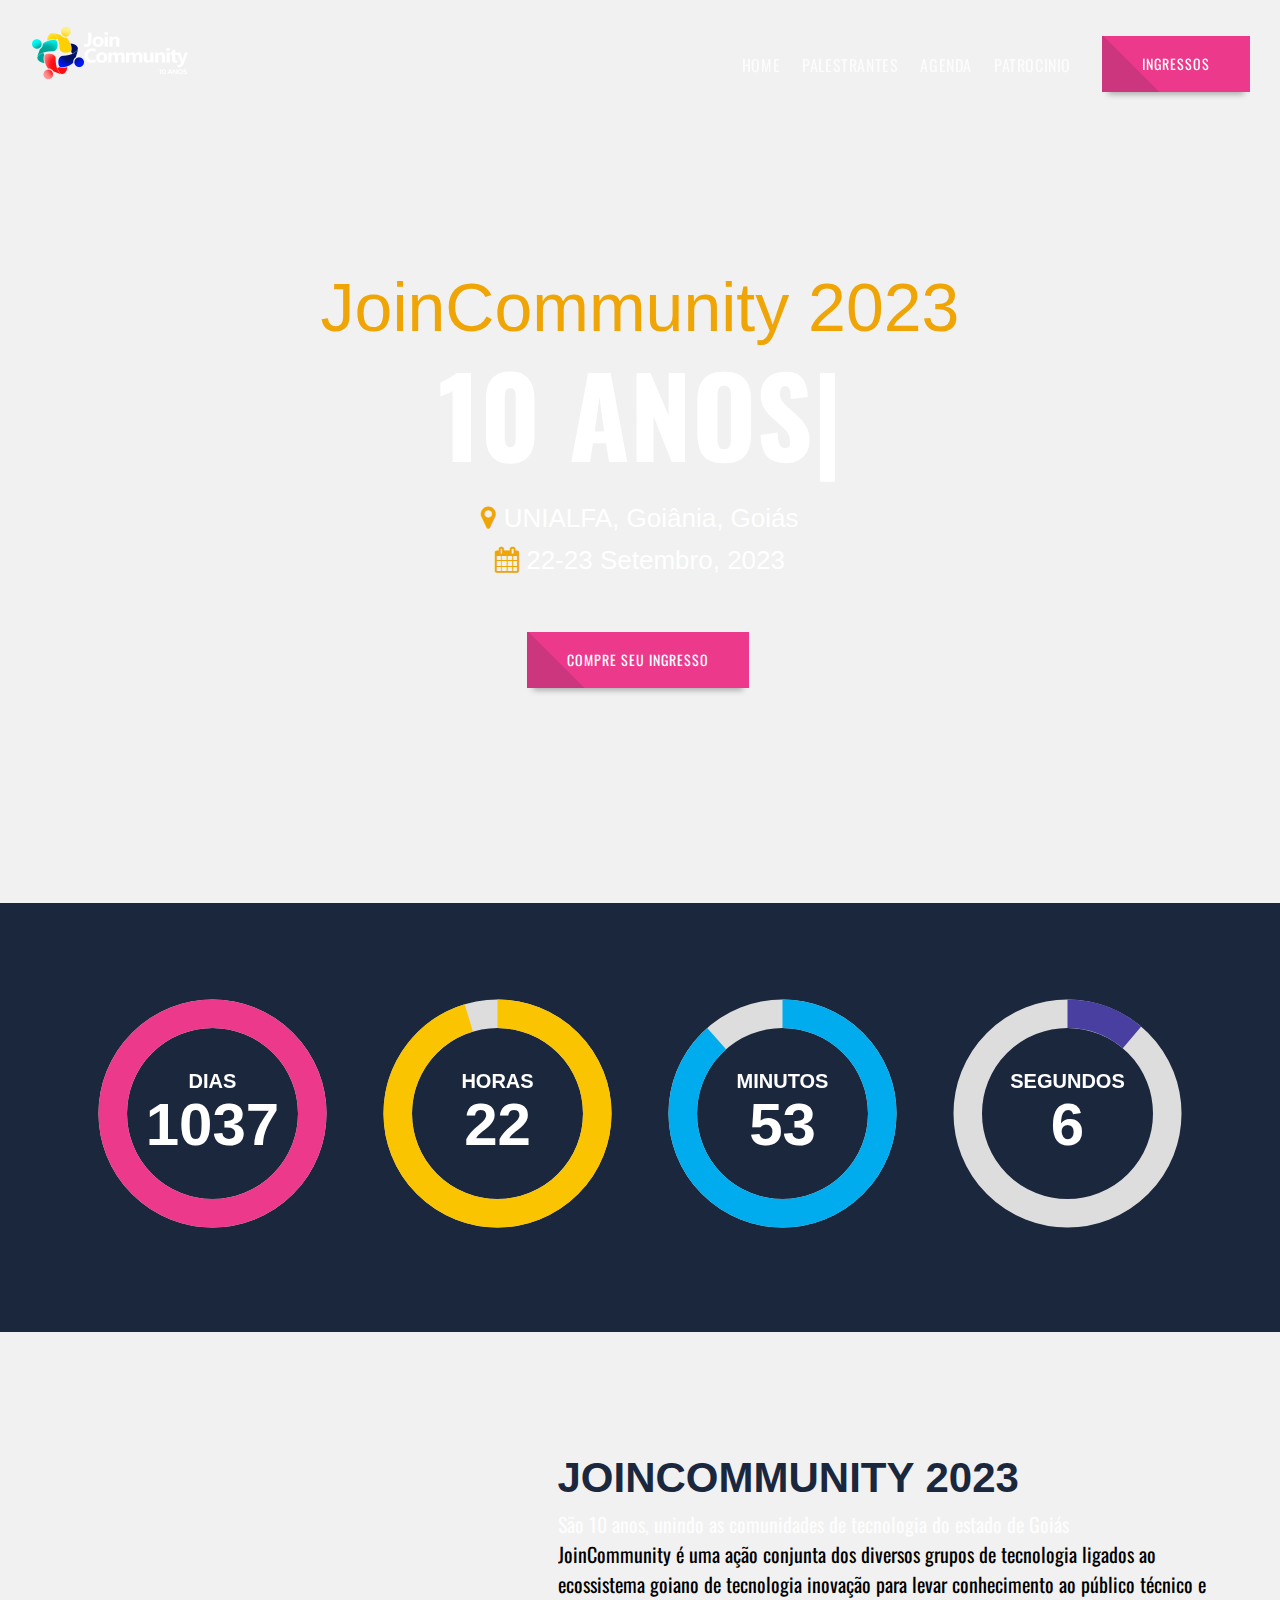
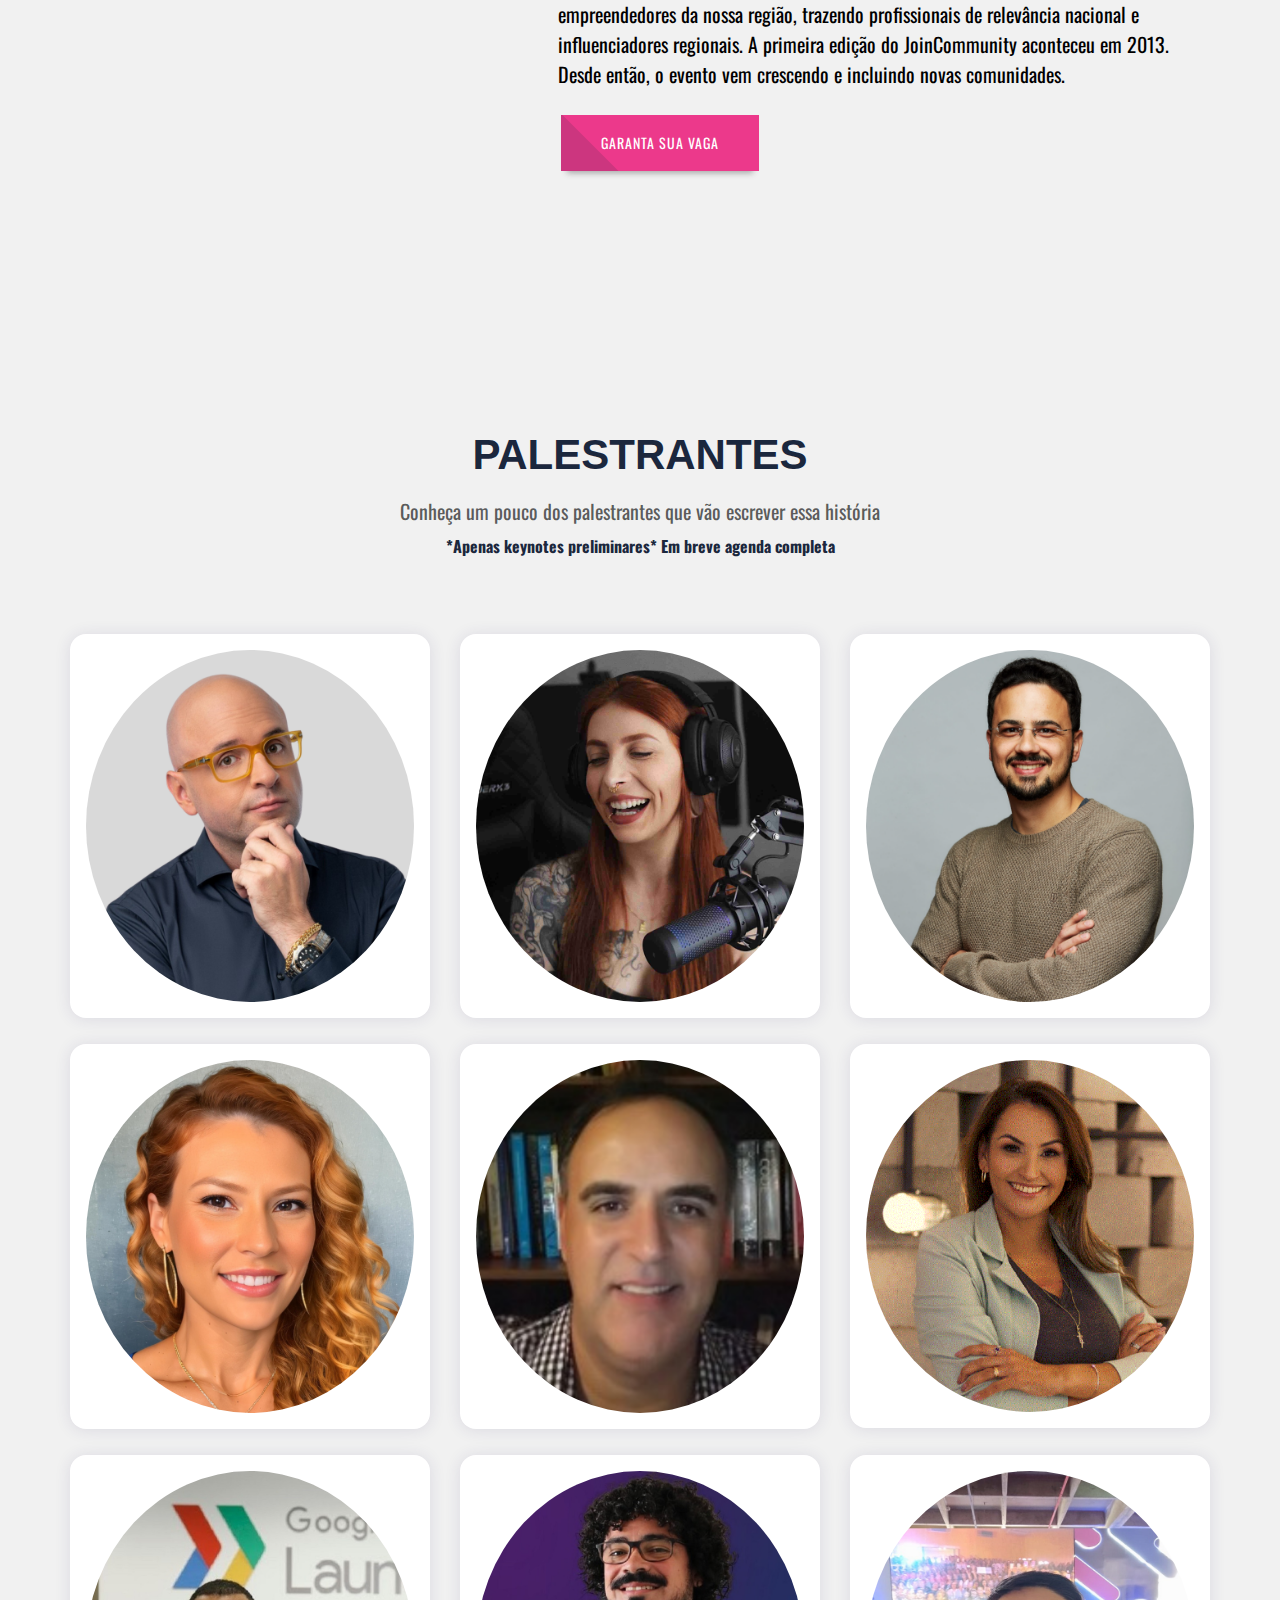
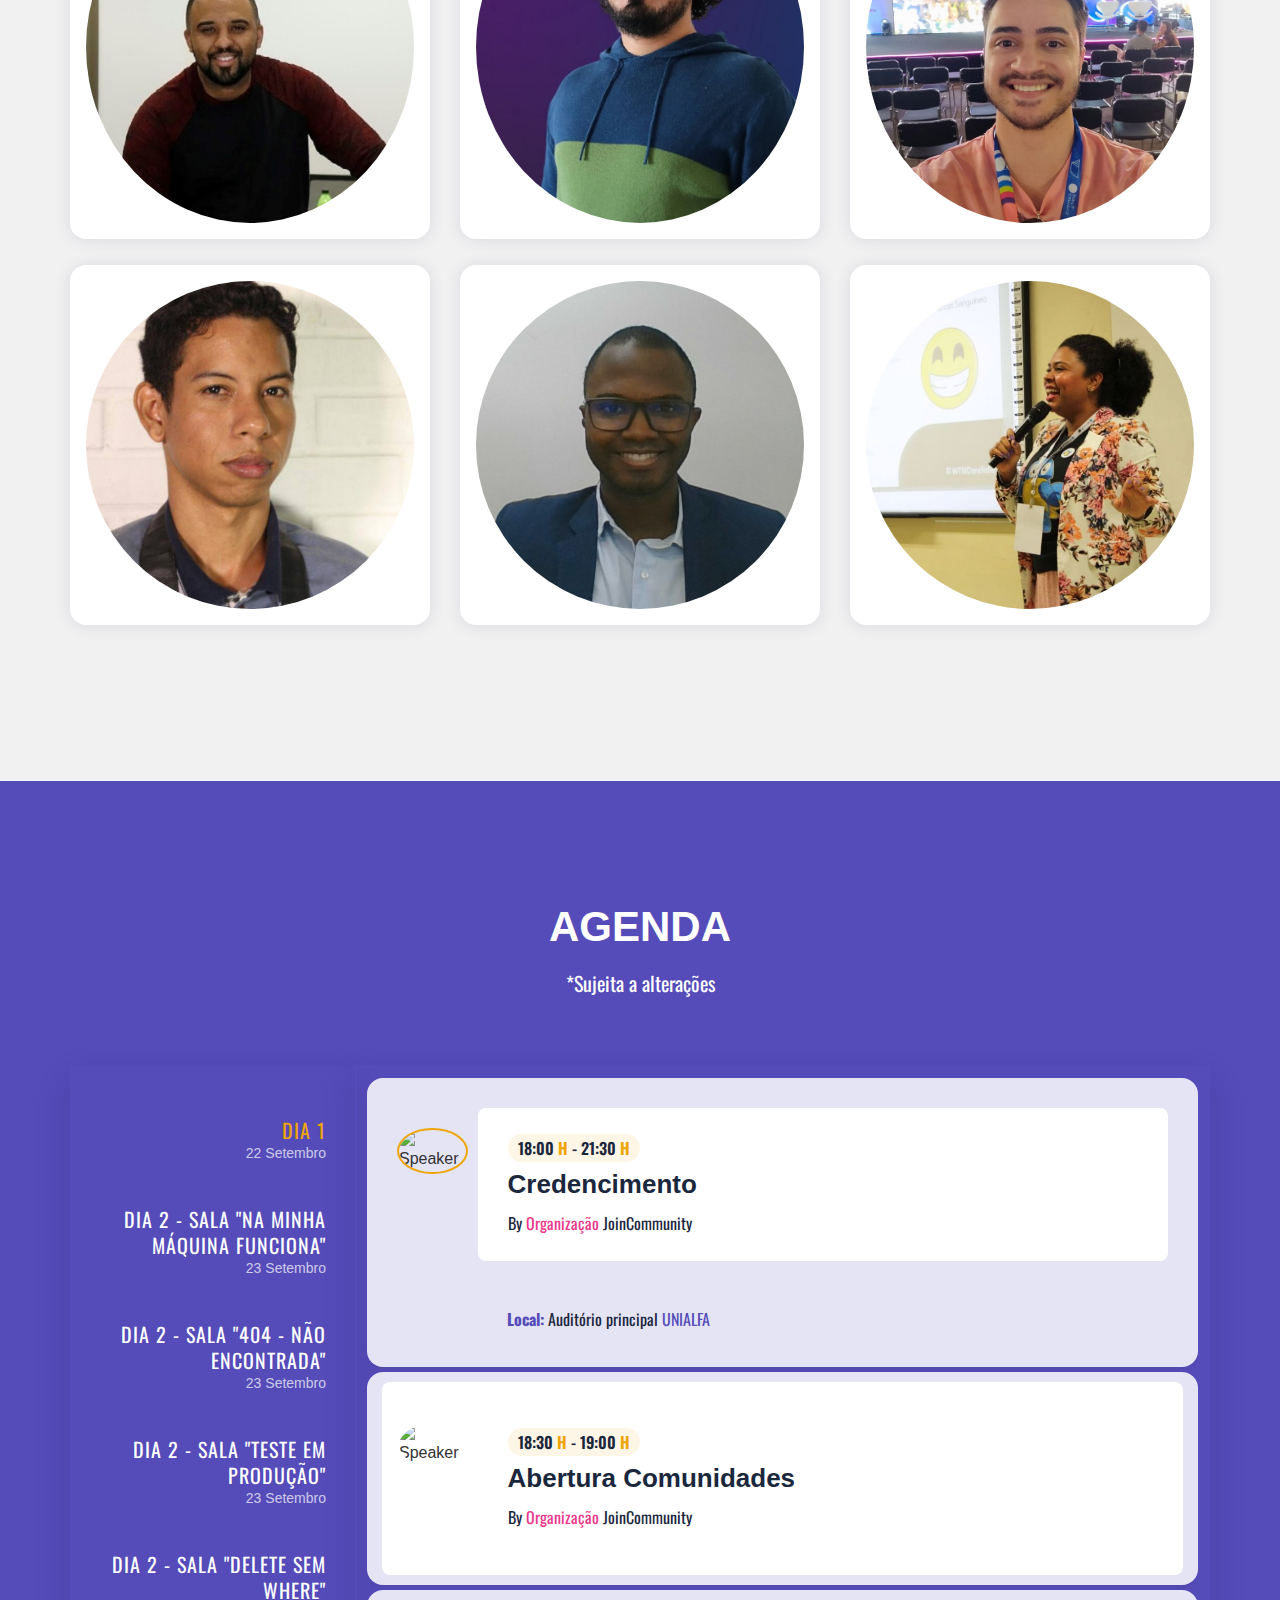
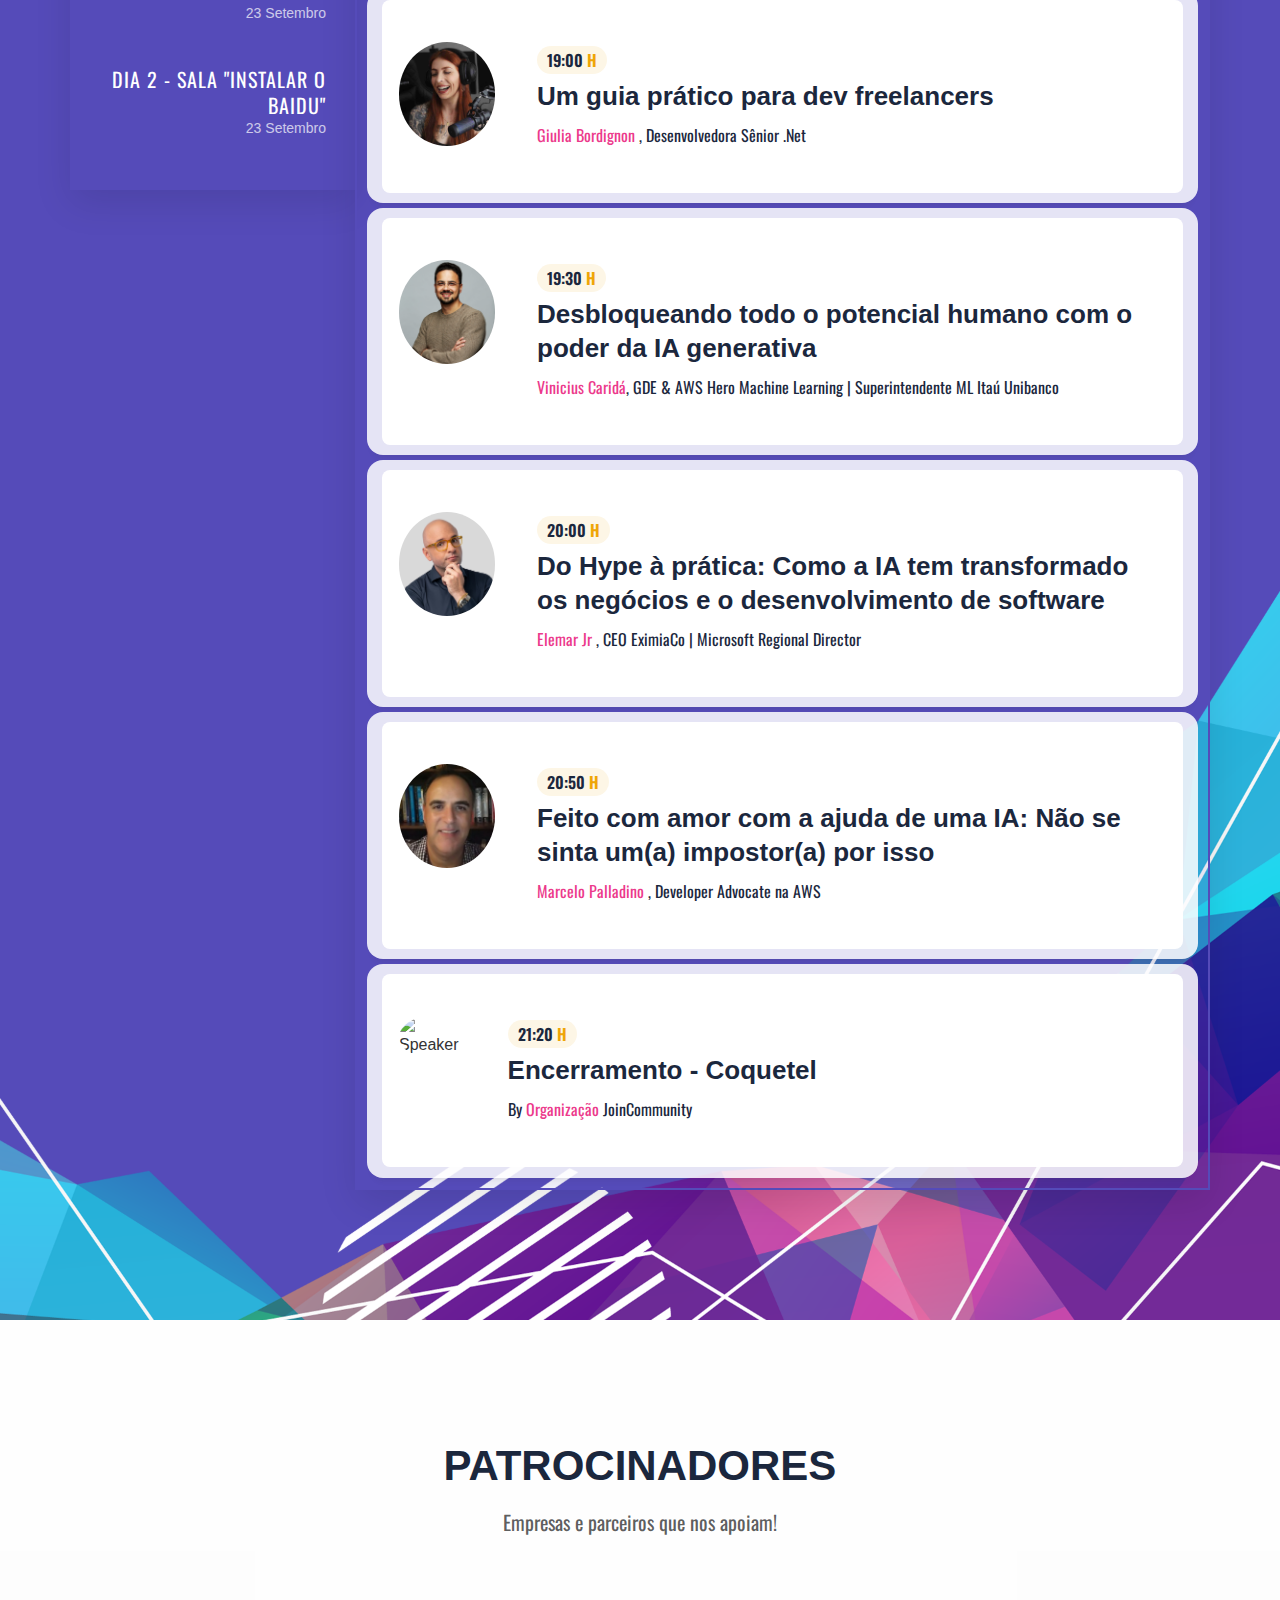
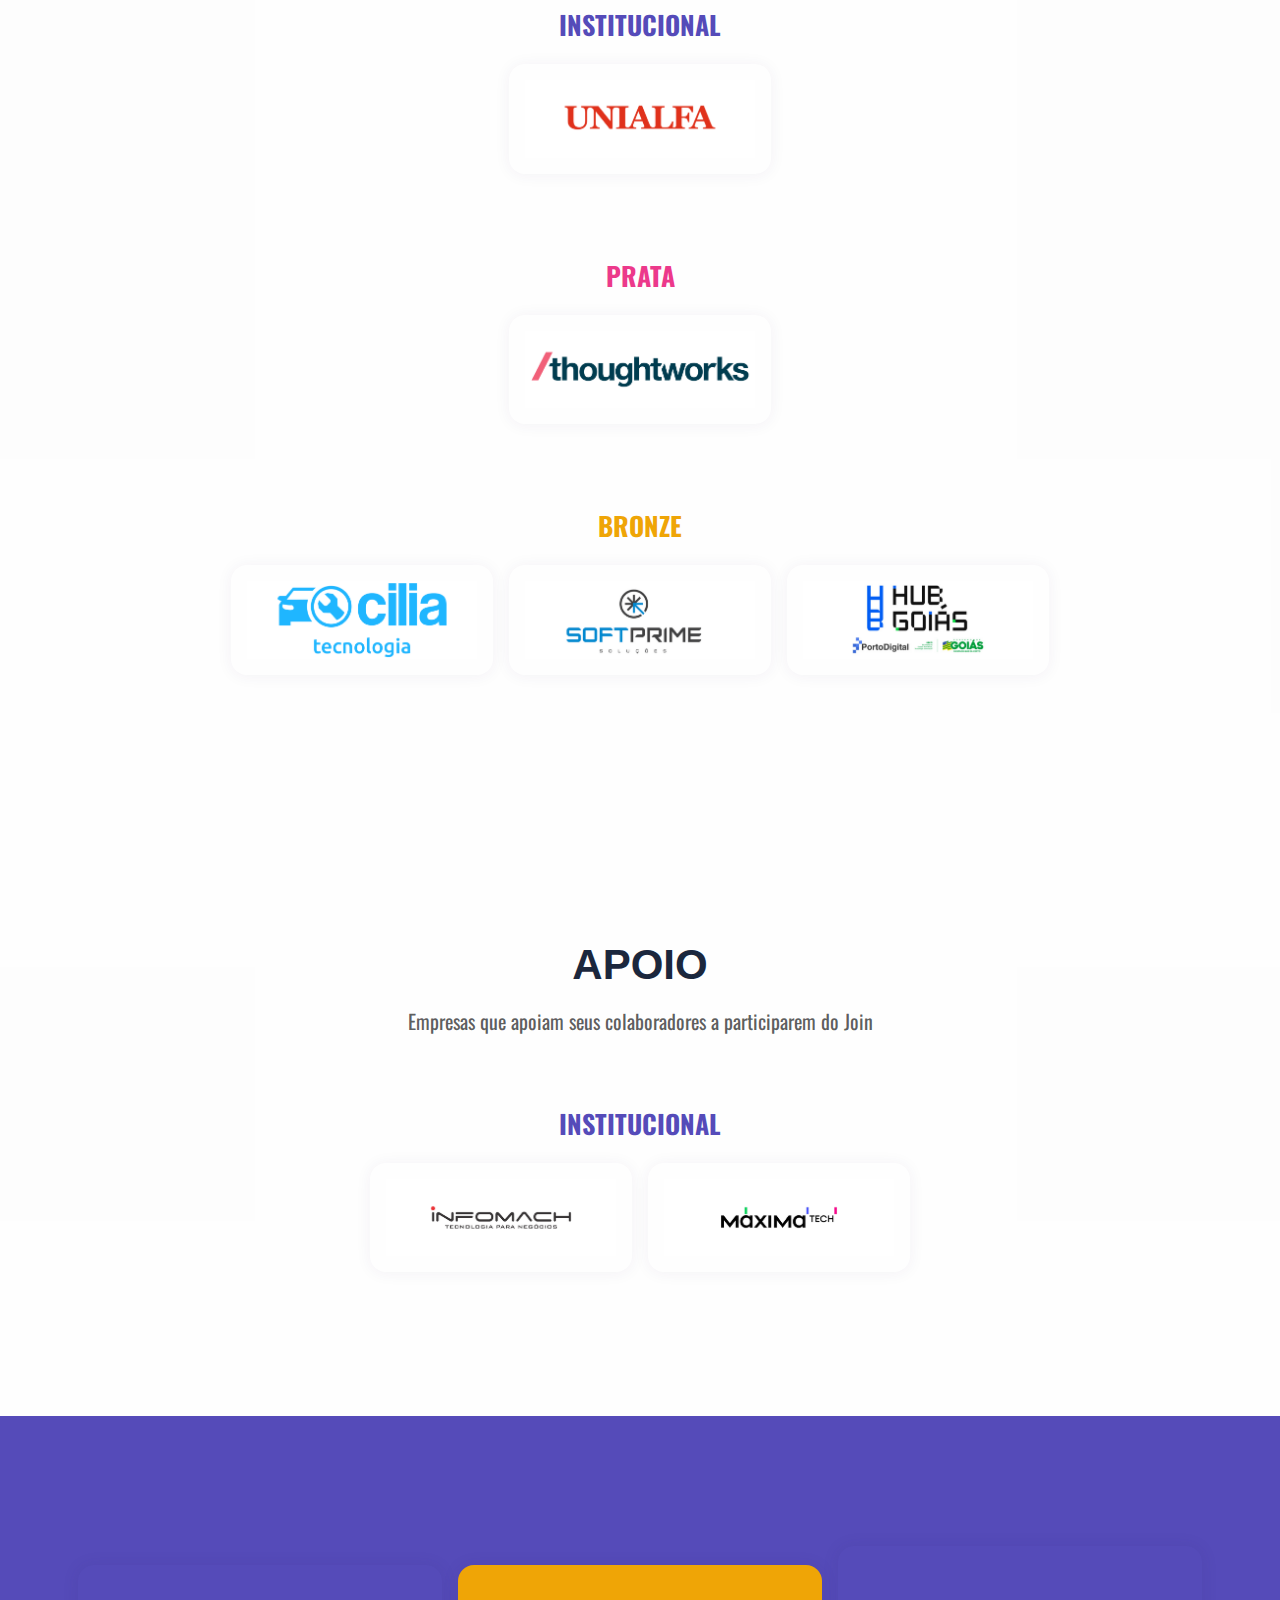
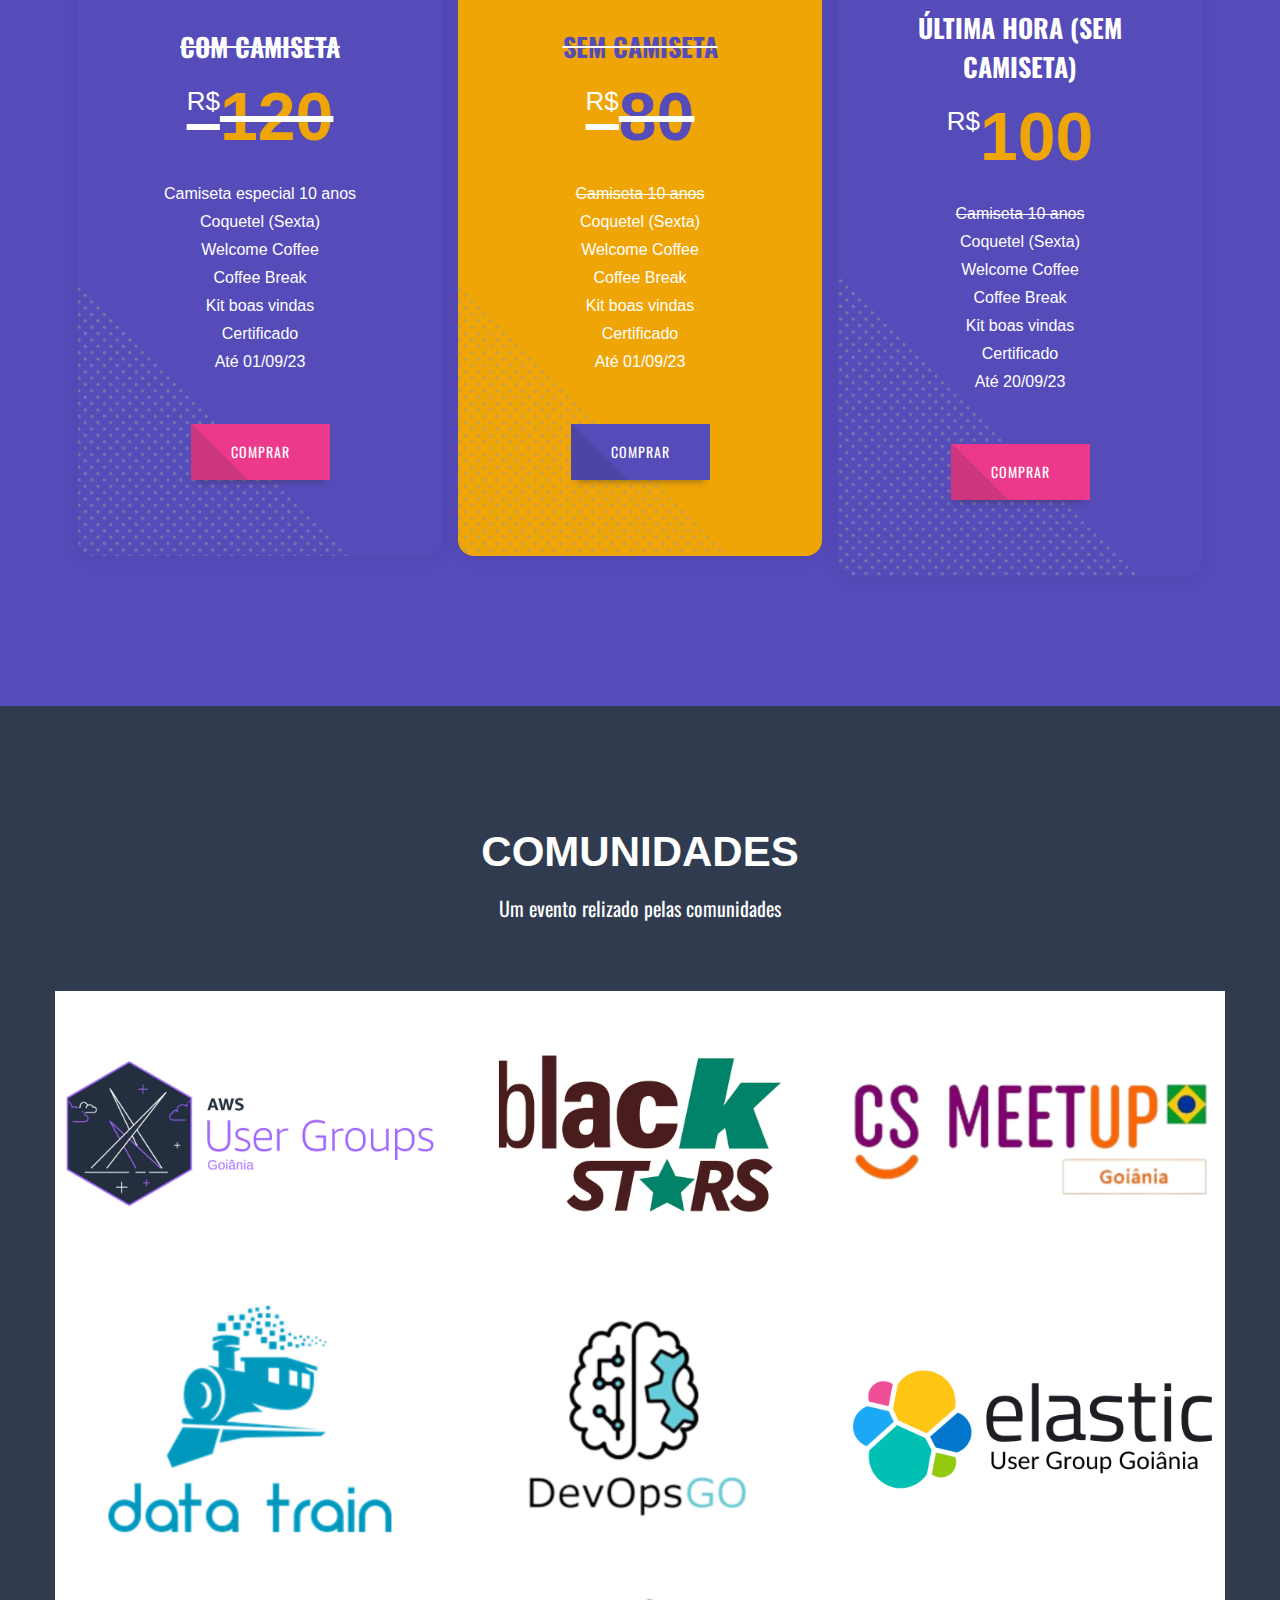
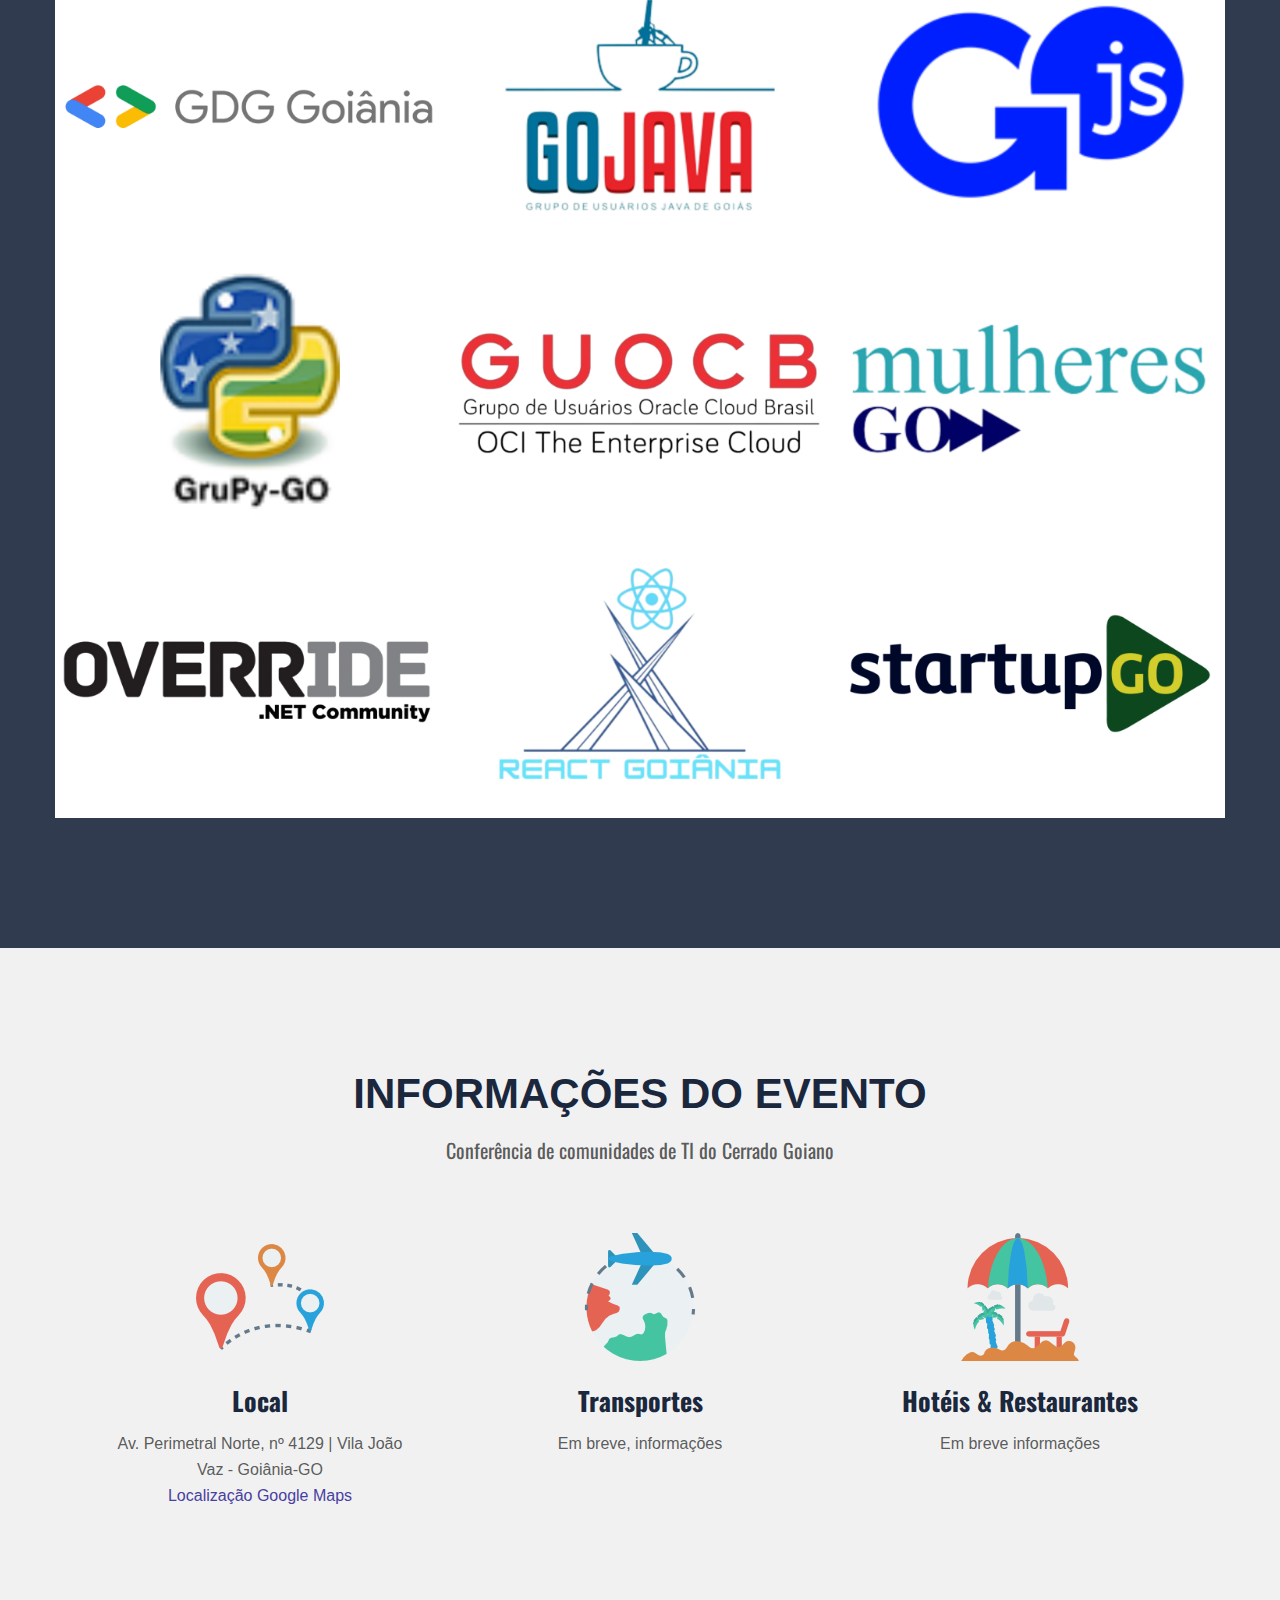
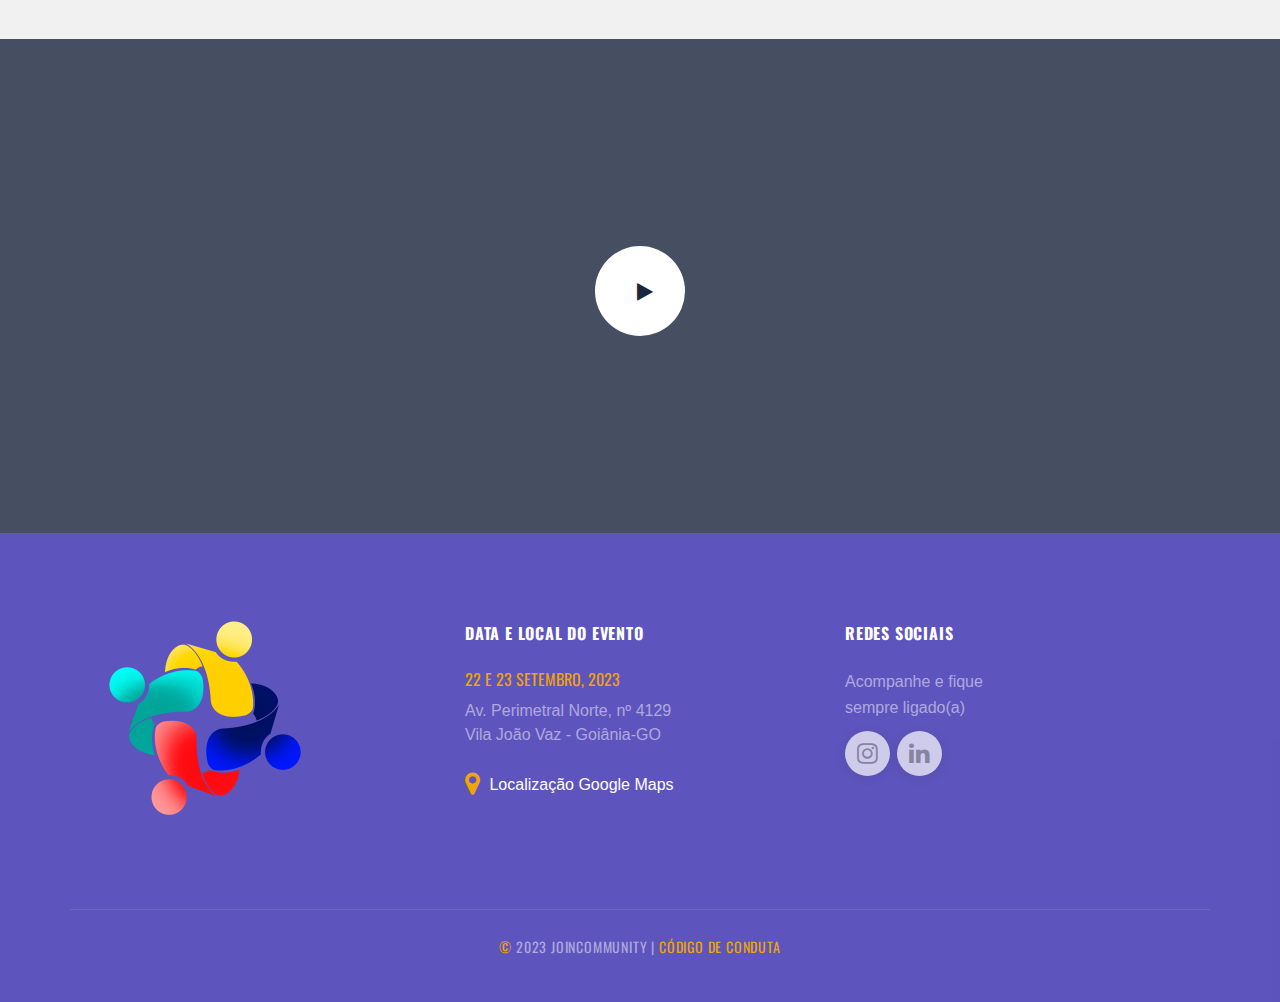
==== index.html @ e5826812 "update parcial dados grade e fotos" ====
<!doctype html>
<html class="no-js" lang="pt-br">
<head>
    <meta http-equiv="content-type" content="text/html; charset=utf-8"/>
    <meta http-equiv="X-UA-Compatible" content="IE=edge"/>
    <meta name="viewport" content="width=device-width, initial-scale=1.0, maximum-scale=1.0, user-scalable=no"/>
    <!-- The above 3 meta tags *must* come first in the head -->

    <!-- SITE TITLE -->
    <title>JoinCommunity</title>
    <meta name="description" content="JoinCommunity 2023"/>
    <meta name="keywords" content="Comunidades, JoinCommunity, Conferência, Meetup, Cerrado, Desenvolvimento, Tecnologia"/>
    <meta name="author" content="www.joincommunity.com.br"/>

    <!--  FAVICON AND TOUCH ICONS -->
    <link rel="shortcut icon" type="image/x-icon" href="assets/img/favicon.ico"/>
    <!-- this icon shows in browser toolbar -->
    <link rel="icon" type="image/x-icon" href="assets/img/favicon.ico"/>
    <!-- this icon shows in browser toolbar -->
    <link rel="apple-touch-icon" sizes="57x57" href="assets/img/favicon/apple-icon-57x57.png">
    <link rel="apple-touch-icon" sizes="60x60" href="assets/img/favicon/apple-icon-60x60.png">
    <link rel="apple-touch-icon" sizes="72x72" href="assets/img/favicon/apple-icon-72x72.png">
    <link rel="apple-touch-icon" sizes="76x76" href="assets/img/favicon/apple-icon-76x76.png">
    <link rel="apple-touch-icon" sizes="114x114" href="assets/img/favicon/apple-icon-114x114.png">
    <link rel="apple-touch-icon" sizes="120x120" href="assets/img/favicon/apple-icon-120x120.png">
    <link rel="apple-touch-icon" sizes="144x144" href="assets/img/favicon/apple-icon-144x144.png">
    <link rel="apple-touch-icon" sizes="152x152" href="assets/img/favicon/apple-icon-152x152.png">
    <link rel="apple-touch-icon" sizes="180x180" href="assets/img/favicon/apple-icon-180x180.png">
    <link rel="icon" type="image/png" sizes="192x192" href="assets/img/favicon/android-icon-192x192.png">
    <link rel="icon" type="image/png" sizes="32x32" href="assets/img/favicon/favicon-32x32.png">
    <link rel="icon" type="image/png" sizes="96x96" href="assets/img/favicon/favicon-96x96.png">
    <link rel="icon" type="image/png" sizes="16x16" href="assets/img/favicon/favicon-16x16.png">


    <!-- BOOTSTRAP CSS -->
    <link rel="stylesheet" href="assets/libs/bootstrap/css/bootstrap.min.css" media="all"/>

    <!-- FONT AWESOME -->
    <link rel="stylesheet" href="assets/libs/fontawesome/css/font-awesome.min.css" media="all"/>

    <!-- FONT AWESOME -->
    <link rel="stylesheet" href="assets/libs/maginificpopup/magnific-popup.css" media="all"/>

    <!-- Time Circle -->
    <link rel="stylesheet" href="assets/libs/timer/TimeCircles.css" media="all"/>

    <!-- OWL CAROUSEL CSS -->
    <link rel="stylesheet" href="assets/libs/owlcarousel/owl.carousel.min.css" media="all" />
    <link rel="stylesheet" href="assets/libs/owlcarousel/owl.theme.default.min.css" media="all" />

    <!-- GOOGLE FONT -->
    <link rel="stylesheet" type="text/css" href="https://fonts.googleapis.com/css?family=Oswald:400,700%7cRaleway:300,400,400i,500,600,700,900"/>

    <!-- MASTER  STYLESHEET  -->
    <link id="lgx-master-style" rel="stylesheet" href="assets/css/style-default.css" media="all"/>

    <!-- MODERNIZER CSS  -->
    <script src="assets/js/vendor/modernizr-2.8.3.min.js"></script>
</head>


<body class="home">

<!--[if lt IE 8]>
<p class="browserupgrade">You are using an <strong>outdated</strong> browser. Please <a href="http://browsehappy.com/">upgrade
    your browser</a> to improve your experience.</p>
<![endif]-->

<div class="lgx-container ">
<!-- ***  ADD YOUR SITE CONTENT HERE *** -->


<!--HEADER-->
<header>
    <div id="lgx-header" class="lgx-header">
        <div class="lgx-header-position lgx-header-position-white lgx-header-position-fixed "> <!--lgx-header-position-fixed lgx-header-position-white lgx-header-fixed-container lgx-header-fixed-container-gap lgx-header-position-white-->
            <div class="lgx-container-fluid"> <!--lgx-container-fluid-->
                <nav class="navbar navbar-default lgx-navbar">
                    <div class="navbar-header">
                        <button type="button" class="navbar-toggle collapsed" data-toggle="collapse" data-target="#navbar" aria-expanded="false" aria-controls="navbar">
                            <span class="sr-only">Toggle navigation</span>
                            <span class="icon-bar"></span>
                            <span class="icon-bar"></span>
                            <span class="icon-bar"></span>
                        </button>
                        <div class="lgx-logo">
                            <a href="index.html" class="lgx-scroll">
                                <img src="assets/img/logo.png" alt="Emeet Logo"/>
                            </a>
                        </div>
                    </div>
                    <div id="navbar" class="navbar-collapse collapse">
                        <div class="lgx-nav-right navbar-right">
                            <div class="lgx-cart-area">
                                <a class="lgx-btn lgx-btn-red" href="https://bit.ly/joinpromo23" target="_blank">Ingressos</a>
                            </div>
                        </div>
                        <ul class="nav navbar-nav lgx-nav navbar-right">
                            <li><a href="index.html">Home</a><li>
                            <li><a class="lgx-scroll" href="#lgx-speakers">Palestrantes</a></li>
                            <li><a class="lgx-scroll" href="#lgx-schedule">Agenda</a></li>
                            <li><a class="lgx-scroll" href="#lgx-sponsors">Patrocinio</a></li>
                            <!--<li><a class="lgx-scroll" href="contact.html">Contato</a></li>-->
                        </ul>
                    </div><!--/.nav-collapse -->
                </nav>
            </div>
            <!-- //.CONTAINER -->
        </div>
    </div>
</header>
<!--HEADER END-->


<!--BANNER-->
<section>
    <div class="lgx-banner lgx-banner12">
        <div class="lgx-banner-style">
            <div class="lgx-inner lgx-inner-fixed">
                <div class="container">
                    <div class="row">
                        <div class="col-xs-12">
                            <div class="lgx-banner-info lgx-banner-info-center"> <!--lgx-banner-info-center lgx-banner-info-black lgx-banner-info-big lgx-banner-info-bg-->
                                <h3 class="subtitle">JoinCommunity 2023</h3>
                                <h2 class="title"><span id="lgx-typed-string">10ª Edição</span></h2>
                                <h3 class="location"><i class="fa fa-map-marker"></i> UNIALFA, Goiânia, Goiás</h3>
                                <h3 class="date"><i class="fa fa-calendar"></i> 22-23 Setembro, 2023</h3>
                                <div class="action-area">
                                    <div class="lgx-video-area">
                                        <a class="lgx-btn lgx-btn-red" href="https://bit.ly/joinpromo23" target="_blank">Compre seu Ingresso</a>
                                    </div>
                                </div>
                            </div>
                        </div>
                    </div>
                    <!--//.ROW-->
                </div>
                <!-- //.CONTAINER -->
            </div>
            <!-- //.INNER -->
        </div>
    </div>
</section>
<!--BANNER END-->


    <!--countdown-->
    <section>
        <div id="lgx-countdowns" class="lgx-countdowns lgx-countdowns4"> <!--lgx-countdowns3 lgx-countdowns4-->
            <div class="lgx-inner">
                <div class="container">
                    <div class="row">
                        <div class="col-sm-12">
                            <div class="circular-countdown-area">
                                <div id="circular-countdown" data-date="2023-09-22 18:00:00" ></div>
                            </div>
                        </div>
                    </div>
                </div><!-- //.CONTAINER -->
            </div><!-- //.INNER -->
        </div>
    </section>
    <!--countdown END-->


    <!--ABOUT-->
    <section>
        <div id="lgx-about" class="lgx-about lgx-about2">
            <div class="lgx-inner">
                <div class="container">
                    <div class="row">
                        <div class="col-md-offset-5 col-sm-12 col-md-7">
                            <div class="lgx-about-content-area">
                                <div class="lgx-heading">
                                    <h2 class="heading">JoinCommunity 2023</h2>
                                    <h3 class="subheading" style="color: #fdfdfd;">São 10 anos, unindo as comunidades de tecnologia do
                                        estado de Goiás</h3>
                                        <strong><p class="subheading2">
                                            JoinCommunity é uma ação conjunta dos diversos grupos de tecnologia ligados
                                                ao ecossistema goiano de tecnologia inovação para levar conhecimento ao
                                                público técnico e empreendedores da nossa região, trazendo profissionais de
                                                relevância nacional e influenciadores regionais. A primeira edição do
                                                JoinCommunity aconteceu em 2013. Desde então, o evento vem crescendo e
                                                incluindo novas comunidades.
                                        </p>
                                        </strong>
                                </div>
                                <div class="lgx-about-content">
                                    
                                    <div class="section-btn-area">
                                        <a class="lgx-btn lgx-btn-red lgx-scroll" href="#lgx-registration">Garanta sua vaga</a>
                                    </div>
                                </div>
                            </div>
                        </div>
                    </div>
                </div><!-- //.CONTAINER -->
            </div><!-- //.INNER -->
        </div>
    </section>
    <!--ABOUT END-->


<!--SPEAKERS-->
<section>
    <div id="lgx-speakers" class="lgx-speakers">
        <div class="lgx-inner">
            <div class="container">
                <div class="row">
                    <div class="col-xs-12">
                        <div class="lgx-heading">
                            <h2 class="heading">Palestrantes</h2>
                            <h3 class="subheading">Conheça um pouco dos palestrantes que vão escrever essa história</h3>
                            <h4>*Apenas keynotes preliminares* Em breve agenda completa</h4>
                        </div>
                    </div>
                </div>
                <!--//.ROW-->
                <div class="row">
                    <div class="col-xs-12 col-sm-6 col-md-4">
                        <div class="lgx-single-speaker lgx-single-speaker-circle">
                            <figure>
                                <a class="profile-img"><img src="assets/img/speakers/elemarjr.png" alt="Speaker"/></a>
                                <figcaption>
                                    <div class="social-group">
                                        <a class="sp-tw" href="https://twitter.com/elemarjr"><i class="fa fa-twitter"></i></a>                                        
                                        <a class="sp-insta" href="https://www.instagram.com/elemarjr/"><i class="fa fa-instagram"></i></a>
                                        <a class="sp-in" href="https://www.linkedin.com/in/elemarjr"><i class="fa fa-linkedin"></i></a>
                                    </div>
                                    <div class="speaker-info">
                                        <h3 class="title"><a>Elemar Jr</a></h3>
                                        <h4 class="subtitle">CEO EximiaCo | Microsoft Regional Director</h4>
                                    </div>
                                </figcaption>
                            </figure>
                        </div>
                    </div>
                    <div class="col-xs-12 col-sm-6 col-md-4">
                        <div class="lgx-single-speaker lgx-single-speaker-circle">
                            <figure>
                                <a class="profile-img"><img src="assets/img/speakers/giuliabordgnon.png" alt="Speaker"/></a>
                                <figcaption>
                                    <div class="social-group">
                                        <a class="sp-insta" href="https://www.instagram.com/spacecoding"><i class="fa fa-instagram"></i></a>
                                        <a class="sp-in" href="https://www.linkedin.com/in/spacecoding"><i class="fa fa-linkedin"></i></a>
                                        <a class="sp-tw" href="https://twitter.com/sspacecoding"><i class="fa fa-twitter"></i></a>
                                    </div>
                                    <div class="speaker-info">
                                        <h3 class="title"><a>Giulia Borddignon</a></h3>
                                        <h4 class="subtitle">Desenvolvedora Sênior Backend C#</h4>
                                    </div>
                                </figcaption>
                            </figure>
                        </div>
                    </div>
                    <div class="col-xs-12 col-sm-6 col-md-4">
                        <div class="lgx-single-speaker lgx-single-speaker-circle">
                            <figure>
                                <a class="profile-img"><img src="assets/img/speakers/vinicarida.png" alt="Speaker"/></a>
                                <figcaption>
                                    <div class="social-group">
                                        <a class="sp-tw" href="https://twitter.com/vfcarida"><i class="fa fa-twitter"></i></a>
                                        <a class="sp-insta" href="https://www.instagram.com/vfcarida/"><i class="fa fa-instagram"></i></a>
                                        <a class="sp-in" href="https://www.linkedin.com/in/viniciuscarida"><i class="fa fa-linkedin"></i></a>
                                    </div>
                                    <div class="speaker-info">
                                        <h3 class="title"><a>Vinicius Caridá</a></h3>
                                        <h4 class="subtitle">GDE ML | AWS Hero ML | Head ML Itaú Unibanco</h4>
                                    </div>
                                </figcaption>
                            </figure>
                        </div>
                    </div>
                    <div class="col-xs-12 col-sm-6 col-md-4">
                        <div class="lgx-single-speaker lgx-single-speaker-circle">
                            <figure>
                                <a class="profile-img"><img src="assets/img/speakers/robs.png" alt="Speaker"/></a>
                                <figcaption>
                                    <div class="social-group">
                                        <a class="sp-insta" href="https://www.instagram.com/robs.cs"><i class="fa fa-instagram"></i></a>
                                        <a class="sp-in" href="https://www.linkedin.com/in/robs"><i class="fa fa-linkedin"></i></a>
                                    </div>
                                    <div class="speaker-info">
                                        <h3 class="title"><a>Robs</a></h3>
                                        <h4 class="subtitle">Consultora de Customer Success</h4>
                                    </div>
                                </figcaption>
                            </figure>
                        </div>
                    </div>
                    <div class="col-xs-12 col-sm-6 col-md-4">
                        <div class="lgx-single-speaker lgx-single-speaker-circle">
                            <figure>
                                <a class="profile-img"><img src="assets/img/speakers/palladino.png" alt="Speaker"/></a>
                                <figcaption>
                                    <div class="social-group">
                                        <a class="sp-tw" href="https://twitter.com/mfpalladino"><i class="fa fa-twitter"></i></a>
                                        <a class="sp-insta" href="https://www.instagram.com/pallaseminsta"><i class="fa fa-instagram"></i></a>
                                        <a class="sp-in" href="https://www.linkedin.com/in/mfpalladino"><i class="fa fa-linkedin"></i></a>
                                    </div>
                                    <div class="speaker-info">
                                        <h3 class="title"><a>Marcelo Palladino</a></h3>
                                        <h4 class="subtitle">Developer Advocate | AWS</h4>
                                    </div>
                                </figcaption>
                            </figure>
                        </div>
                    </div>
                    <div class="col-xs-12 col-sm-6 col-md-4">
                        <div class="lgx-single-speaker lgx-single-speaker-circle">
                            <figure>
                                <a class="profile-img"><img src="assets/img/speakers/VivianeBezerra.gif" alt="Speaker"/></a>
                                <figcaption>
                                    <div class="social-group">
                                        <a class="sp-in" href="https://www.linkedin.com/in/viviane-c%C3%A2ndida-1abb40113/"><i class="fa fa-linkedin"></i></a>
                                    </div>
                                    <div class="speaker-info">
                                        <h3 class="title"><a>Viviane Cândida</a></h3>
                                        <h4 class="subtitle">Coordenadora de Customer Success na TOTVS S/A</h4>
                                    </div>
                                </figcaption>
                            </figure>
                        </div>
                    </div>
                </div>
                <!--//.ROW-->
                <!--//.ROW-->
                <div class="row">   
                    <div class="col-xs-12 col-sm-6 col-md-4">
                        <div class="lgx-single-speaker lgx-single-speaker-circle">
                            <figure>
                                <a class="profile-img"><img src="assets/img/speakers/egiojr.jpg" alt="Speaker"/></a>
                                <figcaption>
                                    <div class="social-group">
                                        <a class="sp-insta" href="https://instagram.com/egiojr"><i class="fa fa-instagram"></i></a>
                                        <a class="sp-in" href="https://www.linkedin.com/in/egiojr/"><i class="fa fa-linkedin"></i></a>
                                    </div>
                                    <div class="speaker-info">
                                        <h3 class="title"><a>Egio Jr</a></h3>
                                        <h4 class="subtitle">GDE Google Cloud - CTO e Co-Founder do EasyCrédito</h4>
                                    </div>
                                </figcaption>
                            </figure>
                        </div>
                    </div>
                    <div class="col-xs-12 col-sm-6 col-md-4">
                        <div class="lgx-single-speaker lgx-single-speaker-circle">
                            <figure>
                                <a class="profile-img"><img src="assets/img/speakers/samuelgoncalves.jpg" alt="Speaker"/></a>
                                <figcaption>
                                    <div class="social-group">
                                        <a class="sp-insta" href="https://instagram.com/o_sgoncalves"><i class="fa fa-instagram"></i></a>
                                        <a class="sp-in" href="https://www.linkedin.com/in/samuelgoncalvespereira/"><i class="fa fa-linkedin"></i></a>
                                    </div>
                                    <div class="speaker-info">
                                        <h3 class="title"><a>Samuel Gonçalves</a></h3>
                                        <h4 class="subtitle">Líder técnico, consultor de tecnologia, professor de segurança da informação, especialista em Linux e IoT</h4>
                                    </div>
                                </figcaption>
                            </figure>
                        </div>
                    </div>
                    <div class="col-xs-12 col-sm-6 col-md-4">
                        <div class="lgx-single-speaker lgx-single-speaker-circle">
                            <figure>
                                <a class="profile-img"><img src="assets/img/speakers/AtirsonFabiano.jpeg" alt="Speaker"/></a>
                                <figcaption>
                                    <div class="social-group">
                                        <a class="sp-insta" href="https://www.instagram.com/atirsonfabiano/"><i class="fa fa-instagram"></i></a>
                                        <a class="sp-in" href="https://www.linkedin.com/in/atirson-fabiano/"><i class="fa fa-linkedin"></i></a>
                                    </div>
                                    <div class="speaker-info">
                                        <h3 class="title"><a>Atirson Fabiano</a></h3>
                                        <h4 class="subtitle">Front-end Developer na CI&T</h4>
                                    </div>
                                </figcaption>
                            </figure>
                        </div>
                    </div>
                    <div class="col-xs-12 col-sm-6 col-md-4">
                        <div class="lgx-single-speaker lgx-single-speaker-circle">
                            <figure>
                                <a class="profile-img"><img src="assets/img/speakers/pedrocampos.jpg" alt="Speaker"/></a>
                                <figcaption>
                                    <div class="social-group">
                                        <a class="sp-insta" href="https://instagram.com/growth_pedro_campos"><i class="fa fa-instagram"></i></a>
                                        <a class="sp-in" href="https://www.linkedin.com/in/pedrocamposdg/"><i class="fa fa-linkedin"></i></a>
                                    </div>
                                    <div class="speaker-info">
                                        <h3 class="title"><a>Pedro Campos</a></h3>
                                        <h4 class="subtitle">GDesigner Gráfico, WebDesign, growth hacker e Estrategista de Marketing</h4>
                                    </div>
                                </figcaption>
                            </figure>
                        </div>
                    </div>
                    <div class="col-xs-12 col-sm-6 col-md-4">
                        <div class="lgx-single-speaker lgx-single-speaker-circle">
                            <figure>
                                <a class="profile-img"><img src="assets/img/speakers/franklinbonfim.jpg" alt="Speaker"/></a>
                                <figcaption>
                                    <div class="social-group">
                                        <a class="sp-insta" href="https://www.instagram.com/fkbonfim/"><i class="fa fa-instagram"></i></a>
                                        <a class="sp-in" href="https://www.linkedin.com/in/franklin-s-c-bonfim-7678212b/"><i class="fa fa-linkedin"></i></a>
                                    </div>
                                    <div class="speaker-info">
                                        <h3 class="title"><a>Franklin Bonfim</a></h3>
                                        <h4 class="subtitle">Líder de Comunidade</h4>
                                    </div>
                                </figcaption>
                            </figure>
                        </div>
                    </div>
                    <div class="col-xs-12 col-sm-6 col-md-4">
                        <div class="lgx-single-speaker lgx-single-speaker-circle">
                            <figure>
                                <a class="profile-img"><img src="assets/img/speakers/thiellecathia.jpeg" alt="Speaker"/></a>
                                <figcaption>
                                    <div class="social-group">
                                        <a class="sp-insta" href="https://instagram.com/thiellecathia"><i class="fa fa-instagram"></i></a>
                                        <a class="sp-in" href="https://www.linkedin.com/in/thiellecathia/"><i class="fa fa-linkedin"></i></a>
                                    </div>
                                    <div class="speaker-info">
                                        <h3 class="title"><a>Thielle Cathia</a></h3>
                                        <h4 class="subtitle">Gerente de projetos, palestrante, professora universitária</h4>
                                    </div>
                                </figcaption>
                            </figure>
                        </div>
                    </div>
                    <!--<div class="col-xs-12 col-sm-6 col-md-4">
                        <div class="lgx-single-speaker lgx-single-speaker-circle">
                            <figure>
                                <a class="profile-img" href="speakers.html"><img src="http://placehold.it/800x860" alt="Speaker"/></a>
                                <figcaption>
                                    <div class="social-group">
                                        <a class="sp-tw" href="#"><i class="fa fa-twitter"></i></a>
                                        <a class="sp-fb" href="#"><i class="fa fa-facebook"></i></a>
                                        <a class="sp-insta" href="#"><i class="fa fa-instagram"></i></a>
                                        <a class="sp-in" href="#"><i class="fa fa-linkedin"></i></a>
                                    </div>
                                    <div class="speaker-info">
                                        <h3 class="title"><a href="speaker.html">Jonathon Doe</a></h3>
                                        <h4 class="subtitle">Ceo of LogicHunt</h4>
                                    </div>
                                </figcaption>
                            </figure>
                        </div>
                    </div>-->
                </div>
                <!--//.ROW
                <div class="section-btn-area">
                    <a class="lgx-btn lgx-btn-big" href="https://bit.ly/joinc4p23" target="_blank">Envie sua palestra aqui</a>
                </div>-->
            </div>
            <!-- //.CONTAINER -->
        </div>
        <!-- //.INNER -->
    </div>
</section>
<!--SPEAKERS END-->


<!--SCHEDULE-->
<section>
    <div id="lgx-schedule" class="lgx-schedule">
        <div class="lgx-inner">
            <div class="container">
                <div class="row">
                    <div class="col-xs-12">
                        <div class="lgx-heading lgx-heading-white">
                            <h2 class="heading">Agenda</h2>
                            <h3 class="subheading">*Sujeita a alterações</h3>
                        </div>
                    </div>
                </div>

                <div class="row">
                    <div class="col-xs-12">
                        <div class="lgx-tab">
                            <ul class="nav nav-pills lgx-nav">  <!--lgx-nav-nogap lgx-nav-colorful-->
                                <li class="active"><a data-toggle="pill" href="#home"><h3>Dia <span>1</span></h3> <p><span>22 </span>Setembro</p></a></li>
                                <li><a data-toggle="pill" href="#menu1"><h3>Dia <span>2 - Sala "Na minha máquina funciona"</span></h3> <p><span>23 </span>Setembro</p></a></li>
                                <li><a data-toggle="pill" href="#menu2"><h3>Dia <span>2 - Sala "404 - Não Encontrada"</span></h3> <p><span>23 </span>Setembro</p></a></li>
                                <li><a data-toggle="pill" href="#menu3"><h3>Dia <span>2 - Sala "Teste em Produção"</span></h3> <p><span>23 </span>Setembro</p></a></li>
                                <li><a data-toggle="pill" href="#menu4"><h3>Dia <span>2 - Sala "Delete sem Where"</span></h3> <p><span>23 </span>Setembro</p></a></li>                                
                                <li><a data-toggle="pill" href="#menu5"><h3>Dia <span>2 - Sala "Instalar o Baidu"</span></h3> <p><span>23 </span>Setembro</p></a></li>
                            </ul>
                            <div class="tab-content lgx-tab-content">
                
                                <div id="home" class="tab-pane fade in active">
                
                                    <div class="panel-group" id="accordion" role="tablist" aria-multiselectable="true">
                                        <div class="panel panel-default lgx-panel">
                                            <div class="panel-heading" role="tab" id="headingOne">
                                                <div class="panel-title">
                                                    <a role="button" data-toggle="collapse" data-parent="#accordion" href="#collapseOne" aria-expanded="true" aria-controls="collapseOne">
                                                        <div class="lgx-single-schedule">
                                                            <div class="author">
                                                                <img src="./assets/img/favicon.ico" alt="Speaker"/>
                                                            </div>
                                                            <div class="schedule-info">
                                                                <h4 class="time">18:00 <span>h</span> - 21:30 <span>h</span></h4>
                                                                <h3 class="title">Credencimento</h3>
                                                                <h4 class="author-info">By <span>Organização</span> JoinCommunity</h4>
                                                            </div>
                                                        </div>
                                                    </a>
                                                </div>
                                            </div>
                                            <div id="collapseOne" class="panel-collapse collapse in" role="tabpanel" aria-labelledby="headingOne">
                                                <div class="panel-body">
                                                    <p class="text">
                                                    </p>
                                                    <h4 class="location"><strong>Local:</strong> Auditório principal <span>UNIALFA</span> </h4>
                                                </div>
                                            </div>
                                        </div>
                                        <div class="panel panel-default lgx-panel">
                                            <div class="panel-heading" role="tab" id="headingTwo">
                                                <div class="panel-title">
                                                    <a class="collapsed" role="button" data-toggle="collapse" data-parent="#accordion" href="#collapseTwo" aria-expanded="true" aria-controls="collapseTwo">
                                                        <div class="lgx-single-schedule">
                                                            <div class="author">
                                                                <img src="./assets/img/favicon.ico" alt="Speaker"/>
                                                            </div>
                                                            <div class="schedule-info">
                                                                <h4 class="time">18:30 <span>h</span> - 19:00 <span>h</span></h4>
                                                                <h3 class="title">Abertura Comunidades</h3>
                                                                <h4 class="author-info">By <span>Organização</span> JoinCommunity</h4>
                                                            </div>
                                                        </div>
                                                    </a>
                                                </div>
                                            </div>
                                            <div id="collapseTwo" class="panel-collapse collapse" role="tabpanel" aria-labelledby="headingTwo">
                                                <div class="panel-body">
                                                    <p class="text">
                                                        Abertura do evento com as comunidades de tecnologia de Goiás.
                                                    </p>
                                                    <h4 class="location"><strong>Local:</strong> Auditório principal <span>UNIALFA</span> </h4>
                                                </div>
                                            </div>
                                        </div>
                                        <div class="panel panel-default lgx-panel">
                                            <div class="panel-heading" role="tab" id="headingThree">
                                                <div class="panel-title">
                                                    <a class="collapsed" role="button" data-toggle="collapse" data-parent="#accordion" href="#collapseThree" aria-expanded="true" aria-controls="collapseThree">
                                                        <div class="lgx-single-schedule">
                                                            <div class="author">
                                                                <img src="./assets/img/speakers/giuliabordgnon.png" alt="Speaker"/>
                                                            </div>
                                                            <div class="schedule-info">
                                                                <h4 class="time">19:00 <span>h</span></h4>
                                                                <h3 class="title">Um guia prático para dev freelancers</h3>
                                                                <h4 class="author-info"><span>Giulia Bordignon</span> , Desenvolvedora Sênior .Net</h4>
                                                            </div>
                                                        </div>
                                                    </a>
                                                </div>
                                            </div>
                                            <div id="collapseThree" class="panel-collapse collapse" role="tabpanel" aria-labelledby="headingThree">
                                                <div class="panel-body">
                                                    <p class="text">
                                                        Nesta palestra, vou compartilhar minha jornada como freelancer, revelando os erros que cometi e fornecendo conselhos práticos para que você possa iniciar sua carreira de freelancer de maneira organizada. Vou orientá-lo sobre como encontrar oportunidades de trabalho, candidatar-se a elas de maneira eficaz, construir um portfólio que atraia os clientes certos, e como estabelecer uma precificação justa para os seus serviços. Aprenda com minhas experiências e embarque nesse novo capítulo profissional com mais confiança e preparo.
                                                    </p>
                                                    <h4 class="location"><strong>Local:</strong> Auditório principal <span>UNIALFA</span> </h4>
                                                </div>
                                            </div>
                                        </div>
                                        <div class="panel panel-default lgx-panel">
                                            <div class="panel-heading" role="tab" id="headingfour">
                                                <div class="panel-title">
                                                    <a class="collapsed" role="button" data-toggle="collapse" data-parent="#accordion" href="#collapsefour" aria-expanded="true" aria-controls="collapsefour">
                                                        <div class="lgx-single-schedule">
                                                            <div class="author autor-double">
                                                                <img src="./assets/img/speakers/vinicarida.png" alt="Speaker"/>
                                                            </div>
                                                            <div class="schedule-info">
                                                                <h4 class="time">19:30 <span>h</span></h4>
                                                                <h3 class="title">Desbloqueando todo o potencial humano com o poder da IA generativa</h3>
                                                                <h4 class="author-info"><span>Vinicius Caridá</span>,  GDE & AWS Hero Machine Learning | Superintendente ML Itaú Unibanco </h4>
                                                            </div>
                                                        </div>
                                                    </a>
                                                </div>
                                            </div>
                                            <div id="collapsefour" class="panel-collapse collapse" role="tabpanel" aria-labelledby="headingfour">
                                                <div class="panel-body">
                                                    <p class="text">
                                                        A IA generativa, um campo inovador de inteligência artificial, permite que as máquinas gerem diversos conteúdos e ideias que abrangem conversas, histórias, imagens, vídeos e música. Aproveitando os recursos de modelos pré-treinados em larga escala conhecidos como modelos de fundação (FMs) é possível trazer potencial transformador da IA generativa ao nosso alcance. Nesta palestra de abertura, um pouco mais inspiracional, vamos entender em alto nível alguns conceitos e como a IA generativa pode impactar a sociedade. 
                                                        Junte-se a nós para desbloquear novas dimensões de criatividade e remodelar o futuro.
                                                    </p>
                                                    <h4 class="location"><strong>Local:</strong> Auditório principal <span>UNIALFA</span> </h4>
                                                </div>
                                            </div>
                                        </div>
                                        <div class="panel panel-default lgx-panel">
                                            <div class="panel-heading" role="tab" id="headingfive">
                                                <div class="panel-title">
                                                    <a class="collapsed" role="button" data-toggle="collapse" data-parent="#accordion" href="#collapsefive" aria-expanded="true" aria-controls="collapsefour">
                                                        <div class="lgx-single-schedule">
                                                            <div class="author autor-double">
                                                                <img src="./assets/img/speakers/elemarjr.png" alt="Speaker"/>
                                                            </div>
                                                            <div class="schedule-info">
                                                                <h4 class="time">20:00 <span>h</span></h4>
                                                                <h3 class="title">Do Hype à prática: Como a IA tem transformado os negócios e o desenvolvimento de software</h3>
                                                                <h4 class="author-info"><span>Elemar Jr</span> ,  CEO EximiaCo | Microsoft Regional Director</h4>
                                                            </div>
                                                        </div>
                                                    </a>
                                                </div>
                                            </div>
                                            <div id="collapsefive" class="panel-collapse collapse" role="tabpanel" aria-labelledby="headingfive">
                                                <div class="panel-body">
                                                    <p class="text">
                                                        A Inteligência Artificial (IA) não é apenas uma tendência tecnológica; é um instrumento potente que está redefinindo os modelos de negócios e operacionais em diversos setores. Esta palestra se destina a profissionais de TI e líderes empresariais que buscam entender e aproveitar essa revolução. Vamos mergulhar em exemplos concretos de como a IA tem impactado diretamente os negócios, otimizando processos, proporcionando novas oportunidades e criando vantagens competitivas. Além disso, abordaremos sua influência no desenvolvimento de software, desde a automação de tarefas até a otimização de algoritmos e personalização de experiências para o usuário. A ética em IA também será abordada, pois é crucial garantir que essas transformações ocorram de maneira responsável. Ao final, os participantes terão insights práticos para implementar e maximizar os benefícios da IA em suas respectivas áreas, preparando-os para uma era onde a IA não é apenas uma opção, mas uma necessidade.
                                                    </p>
                                                    <h4 class="location"><strong>Local:</strong> Auditório principal <span>UNIALFA</span> </h4>
                                                </div>
                                            </div>
                                        </div>
                                        <div class="panel panel-default lgx-panel">
                                            <div class="panel-heading" role="tab" id="headingsix">
                                                <div class="panel-title">
                                                    <a class="collapsed" role="button" data-toggle="collapse" data-parent="#accordion" href="#collapsesix" aria-expanded="true" aria-controls="collapsefour">
                                                        <div class="lgx-single-schedule">
                                                            <div class="author autor-double">
                                                                <img src="./assets/img/speakers/palladino.png" alt="Speaker"/>
                                                            </div>
                                                            <div class="schedule-info">
                                                                <h4 class="time">20:50 <span>h</span></h4>
                                                                <h3 class="title">Feito com amor com a ajuda de uma IA: Não se sinta um(a) impostor(a) por isso                                                                </h3>
                                                                <h4 class="author-info"><span>Marcelo Palladino</span> ,  Developer Advocate na AWS</h4>
                                                            </div>
                                                        </div>
                                                    </a>
                                                </div>
                                            </div>
                                            <div id="collapsesix" class="panel-collapse collapse" role="tabpanel" aria-labelledby="headingsix">
                                                <div class="panel-body">
                                                    <p class="text">
                                                        Nos últimos 50 anos temos experimentado mudanças que nos tornaram mais produtivos. Pense nos compiladores de linguagens de alto nível, bibliotecas, ambientes integrados de desenvolvimento (IDE), IntelliSense, etc. Ao mesmo tempo, a complexidade das aplicações aumentou dramaticamente. Os requisitos de qualidade são cada vez mais desafiadores, as necessidades são globais, a competição é agressiva e o tempo é escasso. Colocar o foco no diferencial para o negócio nunca foi tão importante. Você ainda vai escrever “feito por amor com a ajuda de uma IA” em algo feito por você e, nesta sessão, vamos lhe mostrar porque você não deve se sentir um(a) impostor(a) por isso. 
                                                    </p>
                                                    <h4 class="location"><strong>Local:</strong> Auditório principal <span>UNIALFA</span> </h4>
                                                </div>
                                            </div>
                                        </div>
                                        <div class="panel panel-default lgx-panel">
                                            <div class="panel-heading" role="tab" id="heading7">
                                                <div class="panel-title">
                                                    <a class="collapsed" role="button" data-toggle="collapse" data-parent="#accordion" href="#collapse7" aria-expanded="true" aria-controls="collapseTwo">
                                                        <div class="lgx-single-schedule">
                                                            <div class="author">
                                                                <img src="./assets/img/favicon.ico" alt="Speaker"/>
                                                            </div>
                                                            <div class="schedule-info">
                                                                <h4 class="time">21:20 <span>h</span></h4>
                                                                <h3 class="title">Encerramento - Coquetel</h3>
                                                                <h4 class="author-info">By <span>Organização</span> JoinCommunity</h4>
                                                            </div>
                                                        </div>
                                                    </a>
                                                </div>
                                            </div>
                                            <div id="collapse7" class="panel-collapse collapse" role="tabpanel" aria-labelledby="headingseven">
                                                <div class="panel-body">
                                                    <p class="text">
                                                        Networking e coquetel de encerramento.
                                                    </p>
                                                    <h4 class="location"><strong>Local:</strong> Hall do evento <span>UNIALFA</span> </h4>
                                                </div>
                                            </div>
                                        </div>
                                    </div>
                
                                </div>                
                
                                <div id="menu1" class="tab-pane fade">
                
                                    <div class="panel-group" id="accordion2" role="tablist" aria-multiselectable="true">
                                        <div class="panel panel-default lgx-panel">
                                            <div class="panel-heading" role="tab" id="headingOne2100">
                                                <div class="panel-title">
                                                    <a class="collapsed" role="button" data-toggle="collapse" data-parent="#accordion2" href="#collapseOne2" aria-expanded="true" aria-controls="collapseOne2">
                                                        <div class="lgx-single-schedule">
                                                            <div class="author">
                                                                <img src="./assets/img/favicon.ico" alt="Speaker"/>
                                                            </div>
                                                            <div class="schedule-info">
                                                                <h4 class="time">08:30 <span>h</span></h4>
                                                                <h3 class="title">Credenciamento e aquele cafézinho</h3>
                                                                <h4 class="time">08:50 <span>h</span></h4>
                                                                <h3 class="title">Abertura do dia no Auditório</h3>
                                                                <h4 class="author-info">By <span>Organização</span> , <span>JoinCommunity</span></h4>
                                                            </div>
                                                        </div>
                                                    </a>
                                                </div>
                                            </div>
                                            <div id="collapseOne2" class="panel-collapse collapse" role="tabpanel" aria-labelledby="headingOne">
                                                <div class="panel-body">
                                                    <p class="text">
                                                        Abertura com as comunidades de tecnolgia do Cerrado
                                                    </p>
                                                    <h4 class="location"><strong>Local:</strong> Auditórios e Salas, <span>UNIALFA</span> </h4>
                                                </div>
                                            </div>
                                        </div>
                                        <div class="panel panel-default lgx-panel">
                                            <div class="panel-heading" role="tab" id="headingTwo2101">
                                                <div class="panel-title">
                                                    <a class="collapsed" role="button" data-toggle="collapse" data-parent="#accordion2" href="#collapseTwo2" aria-expanded="true" aria-controls="collapseTwo2">
                                                        <div class="lgx-single-schedule">
                                                            <div class="author">
                                                                <img src="./assets/img/speakers/robs.png" alt="Speaker"/>
                                                            </div>
                                                            <div class="schedule-info">
                                                                <h4 class="time">09:00 <span>h</span> - Auditório</h4>
                                                                <h3 class="title">200 departamentos depois: o que eu aprendi sobre CS</h3>
                                                                <h4 class="author-info">By <span>Robs</span> , Consultora de Customer Success</h4>
                                                            </div>
                                                        </div>
                                                    </a>
                                                </div>
                                            </div>
                                            <div id="collapseTwo2" class="panel-collapse collapse" role="tabpanel" aria-labelledby="headingTwo2101">
                                                <div class="panel-body">
                                                    <p class="text">
                                                        Sucesso do cliente enquanto técnica, metodologia e departamento tem os seus desafios e particularidades de negócio. Vou compartilhar com você o que eu aprendi convivendo com mais de 200 empresas de portes, segmentos e estruturas diferentes na hora de implementar um departamento de sucesso do cliente.
                                                    </p>
                                                    <h4 class="location"><strong>Local:</strong> Auditório, <span>UNIALFA</span> </h4>
                                                </div>
                                            </div>
                                        </div>
                                        <div class="panel panel-default lgx-panel">
                                            <div class="panel-heading" role="tab" id="headingThree2102">
                                                <div class="panel-title">
                                                    <a class="collapsed" role="button" data-toggle="collapse" data-parent="#accordion2" href="#collapseThree2" aria-expanded="true" aria-controls="collapseThree2">
                                                        <div class="lgx-single-schedule">
                                                            <div class="author">
                                                                <img src="./assets/img/speakers/egiojr.jpg" alt="Speaker"/>
                                                            </div>
                                                            <div class="schedule-info">
                                                                <h4 class="time">09:35 <span>h</span></h4>
                                                                <h3 class="title">EasyCrédito: do MVP ao M&A</h3>
                                                                <h4 class="author-info">By <span>Egio Jr</span> , Google Developer Expert GCP | CTO at EasyCrédito | Head of Data at FitBank</h4>
                                                            </div>
                                                        </div>
                                                    </a>
                                                </div>
                                            </div>
                                            <div id="collapseThree2" class="panel-collapse collapse" role="tabpanel" aria-labelledby="headingThree2102">
                                                <div class="panel-body">
                                                    <p class="text">
                                                        Uma visão sobre uma jornada real que saiu do MVP ao M&A, passando pelas mais diversas fases de uma startup.
                                                    </p>
                                                    <h4 class="location"><strong>Local:</strong> Sala "Na minha máquina funciona", <span>UNIALFA</span> </h4>
                                                </div>
                                            </div>
                                        </div>

                                        <div class="panel panel-default lgx-panel">
                                            <div class="panel-heading" role="tab" id="headingThree2102">
                                                <div class="panel-title">
                                                    <a class="collapsed" role="button" data-toggle="collapse" data-parent="#accordion2" href="#collapseThree2102" aria-expanded="true" aria-controls="collapseThree2">
                                                        <div class="lgx-single-schedule">
                                                            <div class="author">
                                                                <img src="./assets/img/speakers/pedrocampos.jpg" alt="Speaker"/>
                                                            </div>
                                                            <div class="schedule-info">
                                                                <h4 class="time">10:30 <span>h</span></h4>
                                                                <h3 class="title">Marketing emocional: como criar conexões significativas com seu público-alvo</h3>
                                                                <h4 class="author-info">By <span>Pedro Campos</span> , Designer Gráfico, WebDesign, growth hacker e Estrategista de Marketing</h4>
                                                            </div>
                                                        </div>
                                                    </a>
                                                </div>
                                            </div>
                                            <div id="collapseThree2102" class="panel-collapse collapse" role="tabpanel" aria-labelledby="headingThree2102">
                                                <div class="panel-body">
                                                    <p class="text">
                                                        "Marketing emocional é a estratégia que busca estabelecer conexões emocionais profundas com o público-alvo, despertando sentimentos e criando vínculos significativos.
                                                        Será abordado como o marketing emocional pode revolucionar a forma como os devs, backend, programadores e pessoas de tecnologia se conectam com seu público. Explorando estratégias poderosas para criar conexões significativas que vão além dos bits e bytes, despertando emoções genuínas e construindo relacionamentos duradouros."
                                                    </p>
                                                    <h4 class="location"><strong>Local:</strong> Sala "Na minha máquina funciona", <span>UNIALFA</span> </h4>
                                                </div>
                                            </div>
                                        </div>

                                        <div class="panel panel-default lgx-panel">
                                            <div class="panel-heading" role="tab" id="headingThree2103">
                                                <div class="panel-title">
                                                    <a class="collapsed" role="button" data-toggle="collapse" data-parent="#accordion2" href="#collapseThree2103" aria-expanded="true" aria-controls="collapseThree2">
                                                        <div class="lgx-single-schedule">
                                                            <div class="author">
                                                                <img src="./assets/img/speakers/franklinbonfim.jpg" alt="Speaker"/>
                                                            </div>
                                                            <div class="schedule-info">
                                                                <h4 class="time">11:00 <span>h</span></h4>
                                                                <h3 class="title">A construção de uma marca pessoal por meio da participação em comunidades, novas tecnologias e hackathons.</h3>
                                                                <h4 class="author-info">By <span>Franklin Bonfim </span> , Lider de Comunidade</h4>
                                                            </div>
                                                        </div>
                                                    </a>
                                                </div>
                                            </div>
                                            <div id="collapseThree2103" class="panel-collapse collapse" role="tabpanel" aria-labelledby="headingThree2103">
                                                <div class="panel-body">
                                                    <p class="text">
                                                        Participar ativamente de comunidades e hackathons pode ter um impacto significativo em sua carreira, ampliando seu networking e abrindo novas oportunidades. Minha jornada começou como voluntário, mas ao longo do caminho, tornei-me líder de uma comunidade. Essa experiência me permitiu conhecer diversas tecnologias e profissionais que transformaram completamente minha trajetória. Descubra como essa participação pode impulsionar sua carreira e abrir portas para um futuro promissor.
                                                    </p>
                                                    <h4 class="location"><strong>Local:</strong> Sala "Na minha máquina funciona", <span>UNIALFA</span> </h4>
                                                </div>
                                            </div>
                                        </div>

                                        <div class="panel panel-default lgx-panel">
                                            <div class="panel-heading" role="tab" id="headingThree2104">
                                                <div class="panel-title">
                                                    <a class="collapsed" role="button" data-toggle="collapse" data-parent="#accordion2" href="#collapseThree2104" aria-expanded="true" aria-controls="collapseThree2">
                                                        <div class="lgx-single-schedule">
                                                            <div class="author">
                                                                <img src="./assets/img/speakers/thiellecathia.jpeg" alt="Speaker"/>
                                                            </div>
                                                            <div class="schedule-info">
                                                                <h4 class="time">11:30 <span>h</span></h4>                                                               
                                                                <h3 class="title">Gestão do Tempo: Ouse Ser</h3>
                                                                <h4 class="author-info">By <span>Thielle Cathia </span> , Gerente de Projetos</h4>
                                                            </div>
                                                        </div>
                                                    </a>
                                                </div>
                                            </div>
                                            <div id="collapseThree2104" class="panel-collapse collapse" role="tabpanel" aria-labelledby="headingThree2104">
                                                <div class="panel-body">
                                                    <p class="text">
                                                        - Inteligência emocional : administre suas emoções 
                                                        - Temperamentos : evolua através do autoconhecimento
                                                        - Ferramentas para melhorar a gestão do tempo
                                                        - Dicas para a vida profissional e pessoal
                                                        - Apresentação da única ferramenta capaz de fazer a gestão do tempo.
                                                    </p>
                                                    <h4 class="location"><strong>Local:</strong> Sala "Na minha máquina funciona", <span>UNIALFA</span> </h4>
                                                </div>
                                            </div>
                                        </div>

                                        <div class="panel panel-default lgx-panel">
                                            <div class="panel-heading" role="tab" id="headingThree2105">
                                                <div class="panel-title">
                                                    <a class="collapsed" role="button" data-toggle="collapse" data-parent="#accordion2" href="#collapseThree2105" aria-expanded="true" aria-controls="collapseThree2">
                                                        <div class="lgx-single-schedule">
                                                            <div class="author">
                                                                <img src="./assets/img/speakers/alexrabelo.png" alt="Speaker"/>
                                                            </div>
                                                            <div class="schedule-info">
                                                                <h4 class="time">12:30 <span>h</span></h4>
                                                                <h3 class="title">Entregando consumidores Kafka com qualidade</h3>
                                                                <h4 class="author-info">By <span>Alex Ferreira </span> , Palestrante em diversos eventos para devs.</h4>
                                                            </div>
                                                        </div>
                                                    </a>
                                                </div>
                                            </div>
                                            <div id="collapseThree2105" class="panel-collapse collapse" role="tabpanel" aria-labelledby="headingThree2105">
                                                <div class="panel-body">
                                                    <p class="text">
                                                        O desenvolvedor hoje precisa além de entregar o sistema funcionando, precisa ter qualidade e entrega rápida. A qualidade é inversamente proporcional a velocidade de entrega, pois fazer validações torna a entrega mais lenta. Contudo, temos um melhor equilibrio da qualidade utilizando TDD ao construir partes de um sistema. Esta palestra irá demonstrar como fazer consumidores kafka com Java utilizando TDD para entregar um sistema com qualidade sem onerar tanto uma pipeline com testes de integração lentos.
                                                    </p>
                                                    <h4 class="location"><strong>Local:</strong> Sala "Na minha máquina funciona", <span>UNIALFA</span> </h4>
                                                </div>
                                            </div>
                                        </div>

                                        <div class="panel panel-default lgx-panel">
                                            <div class="panel-heading" role="tab" id="headingThree2106">
                                                <div class="panel-title">
                                                    <a class="collapsed" role="button" data-toggle="collapse" data-parent="#accordion2" href="#collapseThree2106" aria-expanded="true" aria-controls="collapseThree2">
                                                        <div class="lgx-single-schedule">
                                                            <div class="author">
                                                                <img src="./assets/img/speakers/vinicarida.png" alt="Speaker"/>
                                                            </div>
                                                            <div class="schedule-info">
                                                                <h4 class="time">13:30 <span>h</span></h4>
                                                                <h3 class="title">IA Generativa: Hora de colocar a mão na massa</h3>
                                                                <h4 class="author-info"><span>Vinicius Caridá</span>, Engenheiro da Computação, Mestre e Doutor em Ciência da Computação/IA. Head da Comunidade de Atendimento, Dados e IA do Itaú</h4>
                                                            </div>
                                                        </div>
                                                    </a>
                                                </div>
                                            </div>
                                            <div id="collapseThree2106" class="panel-collapse collapse" role="tabpanel" aria-labelledby="headingThree2106">
                                                <div class="panel-body">
                                                    <p class="text">
                                                        Mais detalhes em breve.
                                                    </p>
                                                    <h4 class="location"><strong>Local:</strong> Auditório, <span>UNIALFA</span> </h4>
                                                </div>
                                            </div>
                                        </div>

                                        <div class="panel panel-default lgx-panel">
                                            <div class="panel-heading" role="tab" id="headingThree2107">
                                                <div class="panel-title">
                                                    <a class="collapsed" role="button" data-toggle="collapse" data-parent="#accordion2" href="#collapseThree2107" aria-expanded="true" aria-controls="collapseThree2">
                                                        <div class="lgx-single-schedule">
                                                            <div class="author">
                                                                <img src="./assets/img/speakers/ciceromoura.jfif" alt="Speaker"/>
                                                            </div>
                                                            <div class="schedule-info">
                                                                <h4 class="time">14:05 <span>h</span></h4>
                                                                <h3 class="title">Data Stack na prática: aplicando a qualidade de dados com Great Expectations, Spark e Airflow</h3>
                                                                <h4 class="author-info"><span>Cicero Moura </span>, Arquiteto de Dados na ViaHub</h4>
                                                            </div>
                                                        </div>
                                                    </a>
                                                </div>
                                            </div>
                                            <div id="collapseThree2107" class="panel-collapse collapse" role="tabpanel" aria-labelledby="headingThree2107">
                                                <div class="panel-body">
                                                    <p class="text">
                                                        "Os dados atualmente são um diferencial competitivo para qualquer organização, pois cada vez mais têm surgido demandas por produtos que analisam e utilizam os dados de forma eficiente para entregar valor.
Porém os dados não são apenas diferencial competitivo para as organizações, mas também para os profissionais. Como a demanda é grande, profissionais que conhecem sobre como construir um ambiente para extrair valor dos dados conseguem boas oportunidades.

Algo importante destacar, é que por ser um diferencial competitivo, os projetos que desejam extrair valor dos dados tendem a cada vez mais ganhar agilidade e ser construídos em um menor tempo possível.

Com esses requisitos em mente a área de dados vem amadurecendo cada vez mais e assim surgem tecnologias mais sólidas e focadas em resolver determinados problemas.

Atualmente temos um conjunto de conceitos e práticas onde é possível formar o Modern Data Stack, que são tecnologias que ajudam as empresas a armazenar, gerenciar e aprender com seus dados de forma rápida e eficiente.
Assim o Modern Data Stack apoia na criação de um ambiente de Big Data para análise e geração de inteligência através de conceitos como BI e Machine Learning.

O objetivo desta palestra é apresentar o conceito de Modern Data Stack de forma a apoiar empresas e profissionais a implementarem no seu dia a dia, trazendo o que há de mais moderno para as suas soluções de Big Data.
Serão abordados conceitos como Data Mesh, Metrics Layer, Reverse ETL, Data Catalog 3.0, Data Observability e Products Team, tudo isso para trazer uma visão moderna de como ter uma plataforma de dados voltada a resolver problemas de negócio.

Além dos conceitos, o objetivo é trazer exemplos de ferramentas e de forma prática apresentar como esses conceitos se encaixam e se complementam na criação de uma solução de dados.

No final da palestra espera-se que os participantes tenham em mente o que é Modern Data Stack, quais os conceitos e práticas mais modernas para Big Data atualmente e ter direcionamentos como colocar em prática no dia a dia, trazendo diferenciais para as suas carreiras e para as organizações que trabalham, além de resolver problemas reais de negócio e assim trazer valor a seus clientes."
                                                    </p>
                                                    <h4 class="location"><strong>Local:</strong> Sala "Na minha máquina funciona", <span>UNIALFA</span> </h4>
                                                </div>
                                            </div>
                                        </div>

                                        <div class="panel panel-default lgx-panel">
                                            <div class="panel-heading" role="tab" id="headingThree2108">
                                                <div class="panel-title">
                                                    <a class="collapsed" role="button" data-toggle="collapse" data-parent="#accordion2" href="#collapseThree2108" aria-expanded="true" aria-controls="collapseThree2">
                                                        <div class="lgx-single-schedule">
                                                            <div class="author">
                                                                <img src="./assets/img/speakers/coffeebreak.jpg" alt="Speaker"/>
                                                            </div>
                                                            <div class="schedule-info">
                                                                <h4 class="time">14:55 <span>h</span></h4>
                                                                <h3 class="title">Hora de conversar!!!</h3>
                                                                <h4 class="author-info"><span>Coffee-break </span> </h4>
                                                            </div>
                                                        </div>
                                                    </a>
                                                </div>
                                            </div>
                                            <div id="collapseThree2108" class="panel-collapse collapse" role="tabpanel" aria-labelledby="headingThree2108">
                                                <div class="panel-body">
                                                    <p class="text">
                                                        Mais detalhes em breve.
                                                    </p>
                                                    <h4 class="location"><strong>Local:</strong> Espaço ao lado do auditório, <span>UNIALFA</span> </h4>
                                                </div>
                                            </div>
                                        </div>

                                        <div class="panel panel-default lgx-panel">
                                            <div class="panel-heading" role="tab" id="headingThree2109">
                                                <div class="panel-title">
                                                    <a class="collapsed" role="button" data-toggle="collapse" data-parent="#accordion2" href="#collapseThree2109" aria-expanded="true" aria-controls="collapseThree2">
                                                        <div class="lgx-single-schedule">
                                                            <div class="author">
                                                                <img src="./assets/img/speakers/pedrofsn.jpeg" alt="Speaker"/>
                                                            </div>
                                                            <div class="schedule-info">
                                                                <h4 class="time">15:30 <span>h</span></h4>
                                                                <h3 class="title">Injeção de dependência no Android com Koin </h3>
                                                                <h4 class="author-info"><span>Pedro Neto  </span>,  Especialista em Software no projeto PagBank Android</h4>
                                                            </div>
                                                        </div>
                                                    </a>
                                                </div>
                                            </div>
                                            <div id="collapseThree2109" class="panel-collapse collapse" role="tabpanel" aria-labelledby="headingThree2109">
                                                <div class="panel-body">
                                                    <p class="text">
                                                        Aprenda a utilizar um injetor de dependências leve, rápido e com baixíssimo custo de setup em qualquer projeto Android. Totalmente desenvolvido em Kotlin, mantido pela comunidade e compatível com outros frameworks além do Android.
                                                    </p>
                                                    <h4 class="location"><strong>Local:</strong> Sala "Na minha máquina funciona", <span>UNIALFA</span> </h4>
                                                </div>
                                            </div>
                                        </div>

                                        <div class="panel panel-default lgx-panel">
                                            <div class="panel-heading" role="tab" id="headingThree2110">
                                                <div class="panel-title">
                                                    <a class="collapsed" role="button" data-toggle="collapse" data-parent="#accordion2" href="#collapseThree2110" aria-expanded="true" aria-controls="collapseThree2">
                                                        <div class="lgx-single-schedule">
                                                            <div class="author">
                                                                <img src="./assets/img/speakers/ravenamatta2.jpeg" alt="Speaker"/>
                                                            </div>
                                                            <div class="schedule-info">
                                                                <h4 class="time">16:00 <span>h</span></h4>
                                                                <h3 class="title">Pilares de uma gestão eficiente</h3>
                                                                <h4 class="author-info"><span>Ravena </span>,  Gestora Financeira </h4>
                                                            </div>
                                                        </div>
                                                    </a>
                                                </div>
                                            </div>
                                            <div id="collapseThree2110" class="panel-collapse collapse" role="tabpanel" aria-labelledby="headingThree2110">
                                                <div class="panel-body">
                                                    <p class="text">
                                                        Quando se trata de empreender, não temos receita de bolo, mas temos alguns pilares de gestão, que se seguidos, a trilha para o sucesso fica mais fácil e leve.
                                                    </p>
                                                    <h4 class="location"><strong>Local:</strong> Sala "Na minha máquina funciona", <span>UNIALFA</span> </h4>
                                                </div>
                                            </div>
                                        </div>

                                        <div class="panel panel-default lgx-panel">
                                            <div class="panel-heading" role="tab" id="headingThree2113">
                                                <div class="panel-title">
                                                    <a class="collapsed" role="button" data-toggle="collapse" data-parent="#accordion2" href="#collapseThree2113" aria-expanded="true" aria-controls="collapseThree2">
                                                        <div class="lgx-single-schedule">
                                                            <div class="author">
                                                                <img src="./assets/img/speakers/elemarjr.png" alt="Speaker"/>
                                                            </div>
                                                            <div class="schedule-info">
                                                                <h4 class="time">16:30 <span>h</span> - Auditório</h4>
                                                                <h3 class="title"></h3>
                                                                <h4 class="author-info"><span>JoinCommunity</span> </h4>
                                                            </div>
                                                        </div>
                                                    </a>
                                                </div>
                                            </div>
                                            <div id="collapseThree2113" class="panel-collapse collapse" role="tabpanel" aria-labelledby="headingThree2113">
                                                <div class="panel-body">
                                                    <p class="text">
                                                        Mais detalhes em breve.
                                                    </p>
                                                    <h4 class="location"><strong>Local:</strong>Auditório, <span>UNIALFA</span> </h4>
                                                </div>
                                            </div>
                                        </div>

                                        <div class="panel panel-default lgx-panel">
                                            <div class="panel-heading" role="tab" id="headingThree2114">
                                                <div class="panel-title">
                                                    <a class="collapsed" role="button" data-toggle="collapse" data-parent="#accordion2" href="#collapseThree2114" aria-expanded="true" aria-controls="collapseThree2">
                                                        <div class="lgx-single-schedule">
                                                            <div class="author">
                                                                <img src="./assets/img/favicon.ico" alt="Speaker"/>
                                                            </div>
                                                            <div class="schedule-info">
                                                                <h4 class="time">17:00 <span>h</span></h4>
                                                                <h3 class="title">Encerramento</h3>
                                                                <h4 class="author-info"><span>JoinCommunity </span></h4>
                                                            </div>
                                                        </div>
                                                    </a>
                                                </div>
                                            </div>
                                            <div id="collapseThree2114" class="panel-collapse collapse" role="tabpanel" aria-labelledby="headingThree2114">
                                                <div class="panel-body">
                                                    <p class="text">
                                                        Mais detalhes em breve.
                                                    </p>
                                                    <h4 class="location"><strong>Local:</strong> Auditório, <span>UNIALFA</span> </h4>
                                                </div>
                                            </div>
                                        </div>
                                    </div>
                
                                </div>
                
                
                                <div id="menu2" class="tab-pane fade">
                
                                    <div class="panel-group" id="accordion3" role="tablist" aria-multiselectable="true">
                                        <div class="panel panel-default lgx-panel">
                                            <div class="panel-heading" role="tab" id="headingOne2200">
                                                <div class="panel-title">
                                                    <a class="collapsed" role="button" data-toggle="collapse" data-parent="#accordion2" href="#collapseOne3" aria-expanded="true" aria-controls="collapseOne2">
                                                        <div class="lgx-single-schedule">
                                                            <div class="author">
                                                                <img src="./assets/img/favicon.ico" alt="Speaker"/>
                                                            </div>
                                                            <div class="schedule-info">
                                                                <h4 class="time">08:30 <span>h</span></h4>
                                                                <h3 class="title">Credenciamento e aquele cafézinho</h3>
                                                                <h4 class="time">08:50 <span>h</span></h4>
                                                                <h3 class="title">Abertura</h3>
                                                                <h4 class="author-info">By <span>Organização</span> , <span>JoinCommunity</span></h4>
                                                            </div>
                                                        </div>
                                                    </a>
                                                </div>
                                            </div>
                                            <div id="collapseOne3" class="panel-collapse collapse" role="tabpanel" aria-labelledby="headingOne3">
                                                <div class="panel-body">
                                                    <p class="text">
                                                        Abertura com as comunidades de tecnolgia do Cerrado
                                                    </p>
                                                    <h4 class="location"><strong>Local:</strong> Auditórios, <span>UNIALFA</span> </h4>
                                                </div>
                                            </div>
                                        </div>
                                        <div class="panel panel-default lgx-panel">
                                            <div class="panel-heading" role="tab" id="headingTwo3101">
                                                <div class="panel-title">
                                                    <a class="collapsed" role="button" data-toggle="collapse" data-parent="#accordion2" href="#collapseTwo3" aria-expanded="true" aria-controls="collapseTwo2">
                                                        <div class="lgx-single-schedule">
                                                            <div class="author">
                                                                <img src="./assets/img/speakers/robs.png" alt="Speaker"/>
                                                            </div>
                                                            <div class="schedule-info">
                                                                <h4 class="time">09:00 <span>h</span></h4>
                                                                <h3 class="title">200 departamentos depois: o que eu aprendi sobre CS</h3>
                                                                <h4 class="author-info">By <span>Robs</span> , Consultora de Customer Success</h4>
                                                            </div>
                                                        </div>
                                                    </a>
                                                </div>
                                            </div>
                                            <div id="collapseTwo3" class="panel-collapse collapse" role="tabpanel" aria-labelledby="headingTwo3101">
                                                <div class="panel-body">
                                                    <p class="text">
                                                        Sucesso do cliente enquanto técnica, metodologia e departamento tem os seus desafios e particularidades de negócio. Vou compartilhar com você o que eu aprendi convivendo com mais de 200 empresas de portes, segmentos e estruturas diferentes na hora de implementar um departamento de sucesso do cliente.
                                                    </p>
                                                    <h4 class="location"><strong>Local:</strong> Auditório, <span>UNIALFA</span> </h4>
                                                </div>
                                            </div>
                                        </div>
                                        <div class="panel panel-default lgx-panel">
                                            <div class="panel-heading" role="tab" id="headingThree2103">
                                                <div class="panel-title">
                                                    <a class="collapsed" role="button" data-toggle="collapse" data-parent="#accordion2" href="#collapseThree3" aria-expanded="true" aria-controls="collapseThree2">
                                                        <div class="lgx-single-schedule">
                                                            <div class="author">
                                                                <img src="./assets/img/speakers/VivianeBezerra.gif" alt="Speaker"/>
                                                            </div>
                                                            <div class="schedule-info">
                                                                <h4 class="time">09:35 <span>h</span></h4>
                                                                <h3 class="title">Engajamento de Clientes: Fortalecendo Laços e Impulsionando a Fidelidade para garantir o Sucesso do Cliente</h3>
                                                                <h4 class="author-info">By <span>Viviane Cândida</span> , </h4>
                                                            </div>
                                                        </div>
                                                    </a>
                                                </div>
                                            </div>
                                            <div id="collapseThree3" class="panel-collapse collapse" role="tabpanel" aria-labelledby="headingThree2103">
                                                <div class="panel-body">
                                                    <p class="text">
                                                        Mais detalhes em breve.
                                                    </p>
                                                    <h4 class="location"><strong>Local:</strong> Sala "404 - Não Encontrada", <span>UNIALFA</span> </h4>
                                                </div>
                                            </div>
                                        </div>

                                        <div class="panel panel-default lgx-panel">
                                            <div class="panel-heading" role="tab" id="headingThree2102">
                                                <div class="panel-title">
                                                    <a class="collapsed" role="button" data-toggle="collapse" data-parent="#accordion2" href="#collapseThree2102" aria-expanded="true" aria-controls="collapseThree2">
                                                        <div class="lgx-single-schedule">
                                                            <div class="author">
                                                                <img src="./assets/img/speakers/marciopalves.jpg" alt="Speaker"/>
                                                            </div>
                                                            <div class="schedule-info">
                                                                <h4 class="time">10:30 <span>h</span></h4>
                                                                <h3 class="title">Node.js com MongoDB </h3>
                                                                <h4 class="author-info">By <span>Márcio Alves</span> , Desenvolvedor</h4>
                                                            </div>
                                                        </div>
                                                    </a>
                                                </div>
                                            </div>
                                            <div id="collapseThree2102" class="panel-collapse collapse" role="tabpanel" aria-labelledby="headingThree2102">
                                                <div class="panel-body">
                                                    <p class="text">
                                                        Mais detalhes em breve.
                                                    </p>
                                                    <h4 class="location"><strong>Local:</strong> Sala "404 - Não Encontrada", <span>UNIALFA</span> </h4>
                                                </div>
                                            </div>
                                        </div>

                                        <div class="panel panel-default lgx-panel">
                                            <div class="panel-heading" role="tab" id="headingThree2103">
                                                <div class="panel-title">
                                                    <a class="collapsed" role="button" data-toggle="collapse" data-parent="#accordion2" href="#collapseThree2103" aria-expanded="true" aria-controls="collapseThree2">
                                                        <div class="lgx-single-schedule">
                                                            <div class="author">
                                                                <img src="./assets/img/speakers/beza.jpeg" alt="Speaker"/>
                                                            </div>
                                                            <div class="schedule-info">
                                                                <h4 class="time">11:00 <span>h</span></h4>
                                                                <h3 class="title">Por onde começar com chaos engineering</h3>
                                                                <h4 class="author-info">By <span>Beza </span> , Analista DevOps </h4>
                                                            </div>
                                                        </div>
                                                    </a>
                                                </div>
                                            </div>
                                            <div id="collapseThree2103" class="panel-collapse collapse" role="tabpanel" aria-labelledby="headingThree2103">
                                                <div class="panel-body">
                                                    <p class="text">
                                                        Mais detalhes em breve.
                                                    </p>
                                                    <h4 class="location"><strong>Local:</strong> Sala "404 - Não Encontrada", <span>UNIALFA</span> </h4>
                                                </div>
                                            </div>
                                        </div>

                                        <div class="panel panel-default lgx-panel">
                                            <div class="panel-heading" role="tab" id="headingThree2104">
                                                <div class="panel-title">
                                                    <a class="collapsed" role="button" data-toggle="collapse" data-parent="#accordion2" href="#collapseThree2104" aria-expanded="true" aria-controls="collapseThree2">
                                                        <div class="lgx-single-schedule">
                                                            <div class="author">
                                                                <img src="./assets/img/speakers/allistonaleixo.jpeg" alt="Speaker"/>
                                                            </div>
                                                            <div class="schedule-info">
                                                                <h4 class="time">11:30 <span>h</span></h4>
                                                                <h3 class="title">ChatGPT para Desenvolvedores: keep your friends close!</h3>
                                                                <h4 class="author-info"><span>Alliston Carlos</span> , Desenvolvedor</h4>
                                                            </div>
                                                        </div>
                                                    </a>
                                                </div>
                                            </div>
                                            <div id="collapseThree2104" class="panel-collapse collapse" role="tabpanel" aria-labelledby="headingThree2104">
                                                <div class="panel-body">
                                                    <p class="text">
                                                        Mais detalhes em breve.
                                                    </p>
                                                    <h4 class="location"><strong>Local:</strong> Sala "404 - Não Encontrada", <span>UNIALFA</span> </h4>
                                                </div>
                                            </div>
                                        </div>

                                        <div class="panel panel-default lgx-panel">
                                            <div class="panel-heading" role="tab" id="headingThree2105">
                                                <div class="panel-title">
                                                    <a class="collapsed" role="button" data-toggle="collapse" data-parent="#accordion2" href="#collapseThree2105" aria-expanded="true" aria-controls="collapseThree2">
                                                        <div class="lgx-single-schedule">
                                                            <div class="author">
                                                                <img src="./assets/img/speakers/FranciellySantos.jpeg" alt="Speaker"/>
                                                            </div>
                                                            <div class="schedule-info">
                                                                <h4 class="time">12:30 <span>h</span></h4>
                                                                <h3 class="title">Como escolher uma arquitetura para aplicações Android</h3>
                                                                <h4 class="author-info"><span>Fran Moraes </span> , </h4>
                                                            </div>
                                                        </div>
                                                    </a>
                                                </div>
                                            </div>
                                            <div id="collapseThree2105" class="panel-collapse collapse" role="tabpanel" aria-labelledby="headingThree2105">
                                                <div class="panel-body">
                                                    <p class="text">
                                                        Mais detalhes em breve.
                                                    </p>
                                                    <h4 class="location"><strong>Local:</strong> Sala "404 - Não Encontrada", <span>UNIALFA</span> </h4>
                                                </div>
                                            </div>
                                        </div>

                                        <div class="panel panel-default lgx-panel">
                                            <div class="panel-heading" role="tab" id="headingThree2106">
                                                <div class="panel-title">
                                                    <a class="collapsed" role="button" data-toggle="collapse" data-parent="#accordion2" href="#collapseThree2106" aria-expanded="true" aria-controls="collapseThree2">
                                                        <div class="lgx-single-schedule">
                                                            <div class="author">
                                                                <img src="./assets/img/speakers/vinicarida.png" alt="Speaker"/>
                                                            </div>
                                                            <div class="schedule-info">
                                                                <h4 class="time">13:30 <span>h</span></h4>
                                                                <h3 class="title">IA Generativa: Hora de colocar a mão na massa</h3>
                                                                <h4 class="author-info"><span>Vinicius Caridá</span>, Engenheiro da Computação, Mestre e Doutor em Ciência da Computação/IA. Head da Comunidade de Atendimento, Dados e IA do Itaú</h4>
                                                            </div>
                                                        </div>
                                                    </a>
                                                </div>
                                            </div>
                                            <div id="collapseThree2106" class="panel-collapse collapse" role="tabpanel" aria-labelledby="headingThree2106">
                                                <div class="panel-body">
                                                    <p class="text">
                                                        Mais detalhes em breve.
                                                    </p>
                                                    <h4 class="location"><strong>Local:</strong> Auditório, <span>UNIALFA</span> </h4>
                                                </div>
                                            </div>
                                        </div>

                                        <div class="panel panel-default lgx-panel">
                                            <div class="panel-heading" role="tab" id="headingThree2107">
                                                <div class="panel-title">
                                                    <a class="collapsed" role="button" data-toggle="collapse" data-parent="#accordion2" href="#collapseThree2107" aria-expanded="true" aria-controls="collapseThree2">
                                                        <div class="lgx-single-schedule">
                                                            <div class="author">
                                                                <img src="./assets/img/speakers/MarioMarques.png" alt="Speaker"/>
                                                            </div>
                                                            <div class="schedule-info">
                                                                <h4 class="time">14:05 <span>h</span></h4>
                                                                <h3 class="title">Criando uma cultura de sucesso centrada no cliente </h3>
                                                                <h4 class="author-info"><span>Mário Marques </span>, </h4>
                                                            </div>
                                                        </div>
                                                    </a>
                                                </div>
                                            </div>
                                            <div id="collapseThree2107" class="panel-collapse collapse" role="tabpanel" aria-labelledby="headingThree2107">
                                                <div class="panel-body">
                                                    <p class="text">
                                                        Mais detalhes em breve.
                                                    </p>
                                                    <h4 class="location"><strong>Local:</strong> Sala "404 - Não Encontrada", <span>UNIALFA</span> </h4>
                                                </div>
                                            </div>
                                        </div>    

                                        <div class="panel panel-default lgx-panel">
                                            <div class="panel-heading" role="tab" id="headingThree2109">
                                                <div class="panel-title">
                                                    <a class="collapsed" role="button" data-toggle="collapse" data-parent="#accordion2" href="#collapseThree2109" aria-expanded="true" aria-controls="collapseThree2">
                                                        <div class="lgx-single-schedule">
                                                            <div class="author">
                                                                <img src="./assets/img/speakers/coffeebreak.jpg" alt="Speaker"/>
                                                            </div>
                                                            <div class="schedule-info">
                                                                <h4 class="time">14:55 <span>h</span></h4>
                                                                <h3 class="title">Coffee-break (hora de conversar)</h3>
                                                                <h4 class="author-info">By <span>JoinCommunity </span></h4>
                                                            </div>
                                                        </div>
                                                    </a>
                                                </div>
                                            </div>
                                            <div id="collapseThree2109" class="panel-collapse collapse" role="tabpanel" aria-labelledby="headingThree2109">
                                                <div class="panel-body">
                                                    <p class="text">
                                                        Mais detalhes em breve.
                                                    </p>
                                                    <h4 class="location"><strong>Local:</strong> Espaço ao lado do Auditório, <span>UNIALFA</span> </h4>
                                                </div>
                                            </div>
                                        </div>

                                        <div class="panel panel-default lgx-panel">
                                            <div class="panel-heading" role="tab" id="headingThree2110">
                                                <div class="panel-title">
                                                    <a class="collapsed" role="button" data-toggle="collapse" data-parent="#accordion2" href="#collapseThree2110" aria-expanded="true" aria-controls="collapseThree2">
                                                        <div class="lgx-single-schedule">
                                                            <div class="author">
                                                                <img src="./assets/img/speakers/leandrosilva.jpeg" alt="Speaker"/>                                                                
                                                                <img src="./assets/img/speakers/osmarleao.jpeg" alt="Speaker"/>
                                                            </div>
                                                            <div class="schedule-info">
                                                                <h4 class="time">15:30 <span>h</span></h4>
                                                                <h3 class="title">Oracle Linux além da distribuição </h3>
                                                                <h4 class="author-info"><span>Leandro Silva & Osmar Leão </span>, Solutions Architect</h4>
                                                            </div>
                                                        </div>
                                                    </a>
                                                </div>
                                            </div>
                                            <div id="collapseThree2110" class="panel-collapse collapse" role="tabpanel" aria-labelledby="headingThree2110">
                                                <div class="panel-body">
                                                    <p class="text">
                                                        Mais detalhes em breve.
                                                    </p>
                                                    <h4 class="location"><strong>Local:</strong> Sala "404 - Não Encontrada", <span>UNIALFA</span> </h4>
                                                </div>
                                            </div>
                                        </div>

                                        <div class="panel panel-default lgx-panel">
                                            <div class="panel-heading" role="tab" id="headingThree2111">
                                                <div class="panel-title">
                                                    <a class="collapsed" role="button" data-toggle="collapse" data-parent="#accordion2" href="#collapseThree2111" aria-expanded="true" aria-controls="collapseThree2">
                                                        <div class="lgx-single-schedule">
                                                            <div class="author">
                                                                <img src="./assets/img/speakers/yannacaroline.jpeg" alt="Speaker"/>
                                                            </div>
                                                            <div class="schedule-info">
                                                                <h4 class="time">16:00 <span>h</span></h4>
                                                                <h3 class="title">O que fazer após a entrega de uma solução? Speedboat?  </h3>
                                                                <h4 class="author-info"><span>Yanna Caroline </span>, </h4>
                                                            </div>
                                                        </div>
                                                    </a>
                                                </div>
                                            </div>
                                            <div id="collapseThree2111" class="panel-collapse collapse" role="tabpanel" aria-labelledby="headingThree2111">
                                                <div class="panel-body">
                                                    <p class="text">
                                                        Mais detalhes em breve.
                                                    </p>
                                                    <h4 class="location"><strong>Local:</strong> Sala "404 - Não Encontrada", <span>UNIALFA</span> </h4>
                                                </div>
                                            </div>
                                        </div>

                                        <div class="panel panel-default lgx-panel">
                                            <div class="panel-heading" role="tab" id="headingThree2113">
                                                <div class="panel-title">
                                                    <a class="collapsed" role="button" data-toggle="collapse" data-parent="#accordion2" href="#collapseThree2113" aria-expanded="true" aria-controls="collapseThree2">
                                                        <div class="lgx-single-schedule">
                                                            <div class="author">
                                                                <img src="./assets/img/speakers/elemarjr.png" alt="Speaker"/>
                                                            </div>
                                                            <div class="schedule-info">
                                                                <h4 class="time">16:30 <span>h</span></h4>
                                                                <h3 class="title">Em breve</h3>
                                                                <h4 class="author-info"><span>JoinCommunity</span> </h4>
                                                            </div>
                                                        </div>
                                                    </a>
                                                </div>
                                            </div>
                                            <div id="collapseThree2113" class="panel-collapse collapse" role="tabpanel" aria-labelledby="headingThree2113">
                                                <div class="panel-body">
                                                    <p class="text">
                                                        Mais detalhes em breve.
                                                    </p>
                                                    <h4 class="location"><strong>Local:</strong>Auditório, <span>UNIALFA</span> </h4>
                                                </div>
                                            </div>
                                        </div>

                                        <div class="panel panel-default lgx-panel">
                                            <div class="panel-heading" role="tab" id="headingThree2114">
                                                <div class="panel-title">
                                                    <a class="collapsed" role="button" data-toggle="collapse" data-parent="#accordion2" href="#collapseThree2114" aria-expanded="true" aria-controls="collapseThree2">
                                                        <div class="lgx-single-schedule">
                                                            <div class="author">
                                                                <img src="./assets/img/favicon.ico" alt="Speaker"/>
                                                            </div>
                                                            <div class="schedule-info">
                                                                <h4 class="time">17:00 <span>h</span></h4>
                                                                <h3 class="title">Encerramento</h3>
                                                                <h4 class="author-info"><span>JoinCommunity </span></h4>
                                                            </div>
                                                        </div>
                                                    </a>
                                                </div>
                                            </div>
                                            <div id="collapseThree2114" class="panel-collapse collapse" role="tabpanel" aria-labelledby="headingThree2114">
                                                <div class="panel-body">
                                                    <p class="text">
                                                        Mais detalhes em breve.
                                                    </p>
                                                    <h4 class="location"><strong>Local:</strong> Auditório, <span>UNIALFA</span> </h4>
                                                </div>
                                            </div>
                                        </div>
                                    </div>
                
                                </div>
                
                
                                <div id="menu3" class="tab-pane fade">

                                    <div class="panel-group" id="accordion4" role="tablist" aria-multiselectable="true">
                                        <div class="panel panel-default lgx-panel">
                                            <div class="panel-heading" role="tab" id="headingOne3200">
                                                <div class="panel-title">
                                                    <a class="collapsed" role="button" data-toggle="collapse" data-parent="#accordion2" href="#collapseOne33" aria-expanded="true" aria-controls="collapseOne2">
                                                        <div class="lgx-single-schedule">
                                                            <div class="author">
                                                                <img src="./assets/img/favicon.ico" alt="Speaker"/>
                                                            </div>
                                                            <div class="schedule-info">
                                                                <h4 class="time">08:30 <span>h</span></h4>
                                                                <h3 class="title">Credenciamento e aquele cafézinho</h3>
                                                                <h4 class="time">08:50 <span>h</span></h4>
                                                                <h3 class="title">Abertura</h3>
                                                                <h4 class="author-info">By <span>Organização</span> , <span>JoinCommunity</span></h4>
                                                            </div>
                                                        </div>
                                                    </a>
                                                </div>
                                            </div>
                                            <div id="collapseOne33" class="panel-collapse collapse" role="tabpanel" aria-labelledby="headingOne33">
                                                <div class="panel-body">
                                                    <p class="text">
                                                        Abertura com as comunidades de tecnolgia do Cerrado
                                                    </p>
                                                    <h4 class="location"><strong>Local:</strong> Auditórios, <span>UNIALFA</span> </h4>
                                                </div>
                                            </div>
                                        </div>
                                        <div class="panel panel-default lgx-panel">
                                            <div class="panel-heading" role="tab" id="headingTwo3103">
                                                <div class="panel-title">
                                                    <a class="collapsed" role="button" data-toggle="collapse" data-parent="#accordion2" href="#collapseTwo33" aria-expanded="true" aria-controls="collapseTwo2">
                                                        <div class="lgx-single-schedule">
                                                            <div class="author">
                                                                <img src="./assets/img/speakers/robs.png" alt="Speaker"/>
                                                            </div>
                                                            <div class="schedule-info">
                                                                <h4 class="time">09:00 <span>h</span></h4>
                                                                <h3 class="title">200 departamentos depois: o que eu aprendi sobre CS</h3>
                                                                <h4 class="author-info">By <span>Robs</span> , Consultora de Customer Success</h4>
                                                            </div>
                                                        </div>
                                                    </a>
                                                </div>
                                            </div>
                                            <div id="collapseTwo33" class="panel-collapse collapse" role="tabpanel" aria-labelledby="headingTwo3103">
                                                <div class="panel-body">
                                                    <p class="text">
                                                        Sucesso do cliente enquanto técnica, metodologia e departamento tem os seus desafios e particularidades de negócio. Vou compartilhar com você o que eu aprendi convivendo com mais de 200 empresas de portes, segmentos e estruturas diferentes na hora de implementar um departamento de sucesso do cliente.
                                                    </p>
                                                    <h4 class="location"><strong>Local:</strong> Auditório, <span>UNIALFA</span> </h4>
                                                </div>
                                            </div>
                                        </div>
                                        <div class="panel panel-default lgx-panel">
                                            <div class="panel-heading" role="tab" id="headingThree2103">
                                                <div class="panel-title">
                                                    <a class="collapsed" role="button" data-toggle="collapse" data-parent="#accordion2" href="#collapseThree3" aria-expanded="true" aria-controls="collapseThree2">
                                                        <div class="lgx-single-schedule">
                                                            <div class="author">
                                                                <img src="./assets/img/speakers/samuelgoncalves.jpg" alt="Speaker"/>
                                                            </div>
                                                            <div class="schedule-info">
                                                                <h4 class="time">09:35 <span>h</span></h4>
                                                                <h3 class="title">Conectando Tecnologia e Conhecimento: Minha Jornada no Mundo do Software Livre</h3>
                                                                <h4 class="author-info">By <span>Samuel Gonçalves</span> ,  </h4>
                                                            </div>
                                                        </div>
                                                    </a>
                                                </div>
                                            </div>
                                            <div id="collapseThree3" class="panel-collapse collapse" role="tabpanel" aria-labelledby="headingThree2103">
                                                <div class="panel-body">
                                                    <p class="text">
                                                        Mais detalhes em breve.
                                                    </p>
                                                    <h4 class="location"><strong>Local:</strong> Sala “Teste em produção”, <span>UNIALFA</span> </h4>
                                                </div>
                                            </div>
                                        </div>

                                        <div class="panel panel-default lgx-panel">
                                            <div class="panel-heading" role="tab" id="headingThree2102">
                                                <div class="panel-title">
                                                    <a class="collapsed" role="button" data-toggle="collapse" data-parent="#accordion2" href="#collapseThree2102" aria-expanded="true" aria-controls="collapseThree2">
                                                        <div class="lgx-single-schedule">
                                                            <div class="author">
                                                                <img src="./assets/img/speakers/luizmachado.jpeg" alt="Speaker"/>
                                                            </div>
                                                            <div class="schedule-info">
                                                                <h4 class="time">10:30 <span>h</span></h4>
                                                                <h3 class="title">Segurança em Nuvem - O que ninguém te conta</h3>
                                                                <h4 class="author-info"><span>Luiz Machado</span> , </h4>
                                                            </div>
                                                        </div>
                                                    </a>
                                                </div>
                                            </div>
                                            <div id="collapseThree2102" class="panel-collapse collapse" role="tabpanel" aria-labelledby="headingThree2102">
                                                <div class="panel-body">
                                                    <p class="text">
                                                        Mais detalhes em breve.
                                                    </p>
                                                    <h4 class="location"><strong>Local:</strong> Sala “Teste em produção”, <span>UNIALFA</span> </h4>
                                                </div>
                                            </div>
                                        </div>

                                        <div class="panel panel-default lgx-panel">
                                            <div class="panel-heading" role="tab" id="headingThree3103">
                                                <div class="panel-title">
                                                    <a class="collapsed" role="button" data-toggle="collapse" data-parent="#accordion2" href="#collapseThree3103" aria-expanded="true" aria-controls="collapseThree2">
                                                        <div class="lgx-single-schedule">
                                                            <div class="author">
                                                                <img src="./assets/img/speakers/marciocunha.png" alt="Speaker"/>
                                                            </div>
                                                            <div class="schedule-info">
                                                                <h4 class="time">11:00 <span>h</span></h4>
                                                                <h3 class="title">Jornada para a nuvem: O primeiro passo</h3>
                                                                <h4 class="author-info"><span>Marcio Cunha</span> , </h4>
                                                            </div>
                                                        </div>
                                                    </a>
                                                </div>
                                            </div>
                                            <div id="collapseThree3103" class="panel-collapse collapse" role="tabpanel" aria-labelledby="headingThree3103">
                                                <div class="panel-body">
                                                    <p class="text">
                                                        Mais detalhes em breve.
                                                    </p>
                                                    <h4 class="location"><strong>Local:</strong> Sala “Teste em produção”, <span>UNIALFA</span> </h4>
                                                </div>
                                            </div>
                                        </div>

                                        <div class="panel panel-default lgx-panel">
                                            <div class="panel-heading" role="tab" id="headingThree2104">
                                                <div class="panel-title">
                                                    <a class="collapsed" role="button" data-toggle="collapse" data-parent="#accordion2" href="#collapseThree2104" aria-expanded="true" aria-controls="collapseThree2">
                                                        <div class="lgx-single-schedule">
                                                            <div class="author">
                                                                <img src="./assets/img/speakers/adrianotanaka.jpg" alt="Speaker"/>
                                                            </div>
                                                            <div class="schedule-info">
                                                                <h4 class="time">11:30 <span>h</span></h4>
                                                                <h3 class="title">OCI GoldenGate - Integrando diferentes fontes de dados</h3>
                                                                <h4 class="author-info"><span>Adriano Tanaka</span> , </h4>
                                                            </div>
                                                        </div>
                                                    </a>
                                                </div>
                                            </div>
                                            <div id="collapseThree2104" class="panel-collapse collapse" role="tabpanel" aria-labelledby="headingThree2104">
                                                <div class="panel-body">
                                                    <p class="text">
                                                        Mais detalhes em breve.
                                                    </p>
                                                    <h4 class="location"><strong>Local:</strong> Sala Sala “Teste em produção”, <span>UNIALFA</span> </h4>
                                                </div>
                                            </div>
                                        </div>

                                        <div class="panel panel-default lgx-panel">
                                            <div class="panel-heading" role="tab" id="headingThree2105">
                                                <div class="panel-title">
                                                    <a class="collapsed" role="button" data-toggle="collapse" data-parent="#accordion2" href="#collapseThree2105" aria-expanded="true" aria-controls="collapseThree2">
                                                        <div class="lgx-single-schedule">
                                                            <div class="author">
                                                                <img src="./assets/img/speakers/elemarjr.png" alt="Speaker"/>
                                                            </div>
                                                            <div class="schedule-info">
                                                                <h4 class="time">12:30 <span>h</span></h4>
                                                                <h3 class="title"></h3>
                                                                <h4 class="author-info"><span>Elemar Jr</span> ,  </h4>
                                                            </div>
                                                        </div>
                                                    </a>
                                                </div>
                                            </div>
                                            <div id="collapseThree2105" class="panel-collapse collapse" role="tabpanel" aria-labelledby="headingThree2105">
                                                <div class="panel-body">
                                                    <p class="text">
                                                        Mais detalhes em breve.
                                                    </p>
                                                    <h4 class="location"><strong>Local:</strong> Sala “Teste em produção”, <span>UNIALFA</span> </h4>
                                                </div>
                                            </div>
                                        </div>

                                        <div class="panel panel-default lgx-panel">
                                            <div class="panel-heading" role="tab" id="headingThree2106">
                                                <div class="panel-title">
                                                    <a class="collapsed" role="button" data-toggle="collapse" data-parent="#accordion2" href="#collapseThree2106" aria-expanded="true" aria-controls="collapseThree2">
                                                        <div class="lgx-single-schedule">
                                                            <div class="author">
                                                                <img src="./assets/img/speakers/vinicarida.png" alt="Speaker"/>
                                                            </div>
                                                            <div class="schedule-info">
                                                                <h4 class="time">13:30 <span>h</span></h4>
                                                                <h3 class="title">IA Generativa: Hora de colocar a mão na massa</h3>
                                                                <h4 class="author-info"><span>Vinicius Caridá</span>, Engenheiro da Computação, Mestre e Doutor em Ciência da Computação/IA. Head da Comunidade de Atendimento, Dados e IA do Itaú</h4>
                                                            </div>
                                                        </div>
                                                    </a>
                                                </div>
                                            </div>
                                            <div id="collapseThree2106" class="panel-collapse collapse" role="tabpanel" aria-labelledby="headingThree2106">
                                                <div class="panel-body">
                                                    <p class="text">
                                                        A IA generativa, um campo inovador de inteligência artificial, permite que as máquinas gerem diversos conteúdos e ideias que abrangem conversas, histórias, imagens, vídeos e música. Aproveitando os recursos de modelos pré-treinados em larga escala conhecidos como modelos de fundação (FMs) é possível trazer potencial transformador da IA generativa ao nosso alcance. Nesta palestra, mergulhamos um pouco mais nos conceitos técnicos. Descubra como serviços em cloud, modelos open source e bibliotecas existentes permitem que você utilize modelos pré-treinados ou ajuste modelos de IA generativa com seus próprios dados. Junte-se a nós para desbloquear novas dimensões de criatividade e remodelar o futuro.
                                                    </p>
                                                    <h4 class="location"><strong>Local:</strong> Auditório, <span>UNIALFA</span> </h4>
                                                </div>
                                            </div>
                                        </div>

                                        <div class="panel panel-default lgx-panel">
                                            <div class="panel-heading" role="tab" id="headingThree2107">
                                                <div class="panel-title">
                                                    <a class="collapsed" role="button" data-toggle="collapse" data-parent="#accordion2" href="#collapseThree2107" aria-expanded="true" aria-controls="collapseThree2">
                                                        <div class="lgx-single-schedule">
                                                            <div class="author">
                                                                <img src="./assets/img/speakers/camilachristina.jpg" alt="Speaker"/>
                                                            </div>
                                                            <div class="schedule-info">
                                                                <h4 class="time">14:05 <span>h</span></h4>
                                                                <h3 class="title">Layout é só fru-fru? Entenda como as dores do usuário refletem no layout que você codifica?</h3>
                                                                <h4 class="author-info"><span>Camis moreira</span>, </h4>
                                                            </div>
                                                        </div>
                                                    </a>
                                                </div>
                                            </div>
                                            <div id="collapseThree2107" class="panel-collapse collapse" role="tabpanel" aria-labelledby="headingThree2107">
                                                <div class="panel-body">
                                                    <p class="text">
                                                        Mais detalhes em breve.
                                                    </p>
                                                    <h4 class="location"><strong>Local:</strong> Sala “Teste em produção”, <span>UNIALFA</span> </h4>
                                                </div>
                                            </div>
                                        </div>    

                                        <div class="panel panel-default lgx-panel">
                                            <div class="panel-heading" role="tab" id="headingThree3109">
                                                <div class="panel-title">
                                                    <a class="collapsed" role="button" data-toggle="collapse" data-parent="#accordion2" href="#collapseThree3109" aria-expanded="true" aria-controls="collapseThree2">
                                                        <div class="lgx-single-schedule">
                                                            <div class="author">
                                                                <img src="./assets/img/speakers/coffeebreak.jpg" alt="Speaker"/>
                                                            </div>
                                                            <div class="schedule-info">
                                                                <h4 class="time">14:55 <span>h</span></h4>
                                                                <h3 class="title">Coffee-break (hora de conversar). </h3>
                                                                <h4 class="author-info"><span>by JoinCommunity</span></h4>
                                                            </div>
                                                        </div>
                                                    </a>
                                                </div>
                                            </div>
                                            <div id="collapseThree3109" class="panel-collapse collapse" role="tabpanel" aria-labelledby="headingThree3109">
                                                <div class="panel-body">
                                                    <p class="text">                                                        
                                                    </p>
                                                    <h4 class="location"><strong>Local:</strong> Espaço ao lado do Auditório, <span>UNIALFA</span> </h4>
                                                </div>
                                            </div>
                                        </div>

                                        <div class="panel panel-default lgx-panel">
                                            <div class="panel-heading" role="tab" id="headingThree2110">
                                                <div class="panel-title">
                                                    <a class="collapsed" role="button" data-toggle="collapse" data-parent="#accordion2" href="#collapseThree2110" aria-expanded="true" aria-controls="collapseThree2">
                                                        <div class="lgx-single-schedule">
                                                            <div class="author">
                                                                <img src="./assets/img/speakers/caiosousa.jpeg" alt="Speaker"/>
                                                            </div>
                                                            <div class="schedule-info">
                                                                <h4 class="time">15:30 <span>h</span></h4>
                                                                <h3 class="title">Arquitetura Limpa na prática</h3>
                                                                <h4 class="author-info"><span>Caio Sousa</span>, </h4>
                                                            </div>
                                                        </div>
                                                    </a>
                                                </div>
                                            </div>
                                            <div id="collapseThree2110" class="panel-collapse collapse" role="tabpanel" aria-labelledby="headingThree2110">
                                                <div class="panel-body">
                                                    <p class="text">
                                                        Mais detalhes em breve.
                                                    </p>
                                                    <h4 class="location"><strong>Local:</strong> Sala “Teste em produção”, <span>UNIALFA</span> </h4>
                                                </div>
                                            </div>
                                        </div>

                                        <div class="panel panel-default lgx-panel">
                                            <div class="panel-heading" role="tab" id="headingThree2111">
                                                <div class="panel-title">
                                                    <a class="collapsed" role="button" data-toggle="collapse" data-parent="#accordion2" href="#collapseThree2111" aria-expanded="true" aria-controls="collapseThree2">
                                                        <div class="lgx-single-schedule">
                                                            <div class="author">
                                                                <img src="./assets/img/speakers/elemarjr.png" alt="Speaker"/>
                                                            </div>
                                                            <div class="schedule-info">
                                                                <h4 class="time">16:30 <span>h</span> Auditório</h4>
                                                                <h3 class="title">Em breve</h3>
                                                                <h4 class="author-info"><span>Elemar Jr</span>, </h4>
                                                            </div>
                                                        </div>
                                                    </a>
                                                </div>
                                            </div>
                                            <div id="collapseThree2111" class="panel-collapse collapse" role="tabpanel" aria-labelledby="headingThree2111">
                                                <div class="panel-body">
                                                    <p class="text">
                                                        Mais detalhes em breve.
                                                    </p>
                                                    <h4 class="location"><strong>Local:</strong> Auditório, <span>UNIALFA</span> </h4>
                                                </div>
                                            </div>
                                        </div>

                                        <div class="panel panel-default lgx-panel">
                                            <div class="panel-heading" role="tab" id="headingThree2114">
                                                <div class="panel-title">
                                                    <a class="collapsed" role="button" data-toggle="collapse" data-parent="#accordion2" href="#collapseThree2114" aria-expanded="true" aria-controls="collapseThree2">
                                                        <div class="lgx-single-schedule">
                                                            <div class="author">
                                                                <img src="./assets/img/favicon.ico" alt="Speaker"/>
                                                            </div>
                                                            <div class="schedule-info">
                                                                <h4 class="time">17:00 <span>h</span></h4>
                                                                <h3 class="title">Encerramento</h3>
                                                                <h4 class="author-info"><span>JoinCommunity </span></h4>
                                                            </div>
                                                        </div>
                                                    </a>
                                                </div>
                                            </div>
                                            <div id="collapseThree2114" class="panel-collapse collapse" role="tabpanel" aria-labelledby="headingThree2114">
                                                <div class="panel-body">
                                                    <p class="text">
                                                        Mais detalhes em breve.
                                                    </p>
                                                    <h4 class="location"><strong>Local:</strong> Auditório, <span>UNIALFA</span> </h4>
                                                </div>
                                            </div>
                                        </div>
                                    </div>
                
                                </div>
                
                
                                <div id="menu4" class="tab-pane fade">

                                    <div class="panel-group" id="accordion4" role="tablist" aria-multiselectable="true">
                                        <div class="panel panel-default lgx-panel">
                                            <div class="panel-heading" role="tab" id="headingOne4200">
                                                <div class="panel-title">
                                                    <a class="collapsed" role="button" data-toggle="collapse" data-parent="#accordion2" href="#collapseOne43" aria-expanded="true" aria-controls="collapseOne2">
                                                        <div class="lgx-single-schedule">
                                                            <div class="author">
                                                                <img src="./assets/img/favicon.ico" alt="Speaker"/>
                                                            </div>
                                                            <div class="schedule-info">
                                                                <h4 class="time">08:30 <span>h</span></h4>
                                                                <h3 class="title">Credenciamento e aquele cafézinho</h3>
                                                                <h4 class="time">08:50 <span>h</span></h4>
                                                                <h3 class="title">Abertura</h3>
                                                                <h4 class="author-info">By <span>Organização</span> , <span>JoinCommunity</span></h4>
                                                            </div>
                                                        </div>
                                                    </a>
                                                </div>
                                            </div>
                                            <div id="collapseOne43" class="panel-collapse collapse" role="tabpanel" aria-labelledby="headingOne43">
                                                <div class="panel-body">
                                                    <p class="text">
                                                        Abertura com as comunidades de tecnolgia do Cerrado
                                                    </p>
                                                    <h4 class="location"><strong>Local:</strong> Auditórios, <span>UNIALFA</span> </h4>
                                                </div>
                                            </div>
                                        </div>
                                        <div class="panel panel-default lgx-panel">
                                            <div class="panel-heading" role="tab" id="headingTwo4103">
                                                <div class="panel-title">
                                                    <a class="collapsed" role="button" data-toggle="collapse" data-parent="#accordion2" href="#collapseTwo43" aria-expanded="true" aria-controls="collapseTwo2">
                                                        <div class="lgx-single-schedule">
                                                            <div class="author">
                                                                <img src="./assets/img/speakers/robs.png" alt="Speaker"/>
                                                            </div>
                                                            <div class="schedule-info">
                                                                <h4 class="time">09:00 <span>h</span></h4>
                                                                <h3 class="title">200 departamentos depois: o que eu aprendi sobre CS</h3>
                                                                <h4 class="author-info">By <span>Robs</span> , Consultora de Customer Success</h4>
                                                            </div>
                                                        </div>
                                                    </a>
                                                </div>
                                            </div>
                                            <div id="collapseTwo43" class="panel-collapse collapse" role="tabpanel" aria-labelledby="headingTwo3103">
                                                <div class="panel-body">
                                                    <p class="text">
                                                        Sucesso do cliente enquanto técnica, metodologia e departamento tem os seus desafios e particularidades de negócio. Vou compartilhar com você o que eu aprendi convivendo com mais de 200 empresas de portes, segmentos e estruturas diferentes na hora de implementar um departamento de sucesso do cliente.
                                                    </p>
                                                    <h4 class="location"><strong>Local:</strong> Auditório, <span>UNIALFA</span> </h4>
                                                </div>
                                            </div>
                                        </div>
                                        <div class="panel panel-default lgx-panel">
                                            <div class="panel-heading" role="tab" id="headingThree4103">
                                                <div class="panel-title">
                                                    <a class="collapsed" role="button" data-toggle="collapse" data-parent="#accordion2" href="#collapseThree44" aria-expanded="true" aria-controls="collapseThree2">
                                                        <div class="lgx-single-schedule">
                                                            <div class="author">
                                                                <img src="./assets/img/speakers/AtirsonFabiano.jpeg" alt="Speaker"/>
                                                            </div>
                                                            <div class="schedule-info">
                                                                <h4 class="time">09:35 <span>h</span></h4>
                                                                <h3 class="title">Por que seu projeto Web não segue as boas práticas?</h3>
                                                                <h4 class="author-info">By <span>Atirson Fabiano</span> ,  </h4>
                                                            </div>
                                                        </div>
                                                    </a>
                                                </div>
                                            </div>
                                            <div id="collapseThree44" class="panel-collapse collapse" role="tabpanel" aria-labelledby="headingThree4103">
                                                <div class="panel-body">
                                                    <p class="text">
                                                        Mais detalhes em breve.
                                                    </p>
                                                    <h4 class="location"><strong>Local:</strong> Sala “Delete sem Where” , <span>UNIALFA</span> </h4>
                                                </div>
                                            </div>
                                        </div>

                                        <div class="panel panel-default lgx-panel">
                                            <div class="panel-heading" role="tab" id="headingThree4102">
                                                <div class="panel-title">
                                                    <a class="collapsed" role="button" data-toggle="collapse" data-parent="#accordion2" href="#collapseThree4102" aria-expanded="true" aria-controls="collapseThree2">
                                                        <div class="lgx-single-schedule">
                                                            <div class="author">
                                                                <img src="./assets/img/speakers/linuxman.jpg" alt="Speaker"/>
                                                            </div>
                                                            <div class="schedule-info">
                                                                <h4 class="time">10:30 <span>h</span></h4>
                                                                <h3 class="title">O Poder das Comunidades: Conectando e mudando pessoas</h3>
                                                                <h4 class="author-info"><span>Christiano Linuxmen</span> , </h4>
                                                            </div>
                                                        </div>
                                                    </a>
                                                </div>
                                            </div>
                                            <div id="collapseThree4102" class="panel-collapse collapse" role="tabpanel" aria-labelledby="headingThree4102">
                                                <div class="panel-body">
                                                    <p class="text">
                                                        Mais detalhes em breve.
                                                    </p>
                                                    <h4 class="location"><strong>Local:</strong> Sala “Teste em produção”, <span>UNIALFA</span> </h4>
                                                </div>
                                            </div>
                                        </div>

                                        <div class="panel panel-default lgx-panel">
                                            <div class="panel-heading" role="tab" id="headingThree4103">
                                                <div class="panel-title">
                                                    <a class="collapsed" role="button" data-toggle="collapse" data-parent="#accordion2" href="#collapseThree4103" aria-expanded="true" aria-controls="collapseThree2">
                                                        <div class="lgx-single-schedule">
                                                            <div class="author">
                                                                <img src="./assets/img/speakers/PallomaLobo.jpeg" alt="Speaker"/>
                                                            </div>
                                                            <div class="schedule-info">
                                                                <h4 class="time">11:00 <span>h</span></h4>
                                                                <h3 class="title">Design System na visão da engenharia, por que usar, apoiar e começar</h3>
                                                                <h4 class="author-info"><span>Palloma Lobo</span> , </h4>
                                                            </div>
                                                        </div>
                                                    </a>
                                                </div>
                                            </div>
                                            <div id="collapseThree4103" class="panel-collapse collapse" role="tabpanel" aria-labelledby="headingThree3103">
                                                <div class="panel-body">
                                                    <p class="text">
                                                        Mais detalhes em breve.
                                                    </p>
                                                    <h4 class="location"><strong>Local:</strong> Sala “Delete sem Where” , <span>UNIALFA</span> </h4>
                                                </div>
                                            </div>
                                        </div>

                                        <div class="panel panel-default lgx-panel">
                                            <div class="panel-heading" role="tab" id="headingThree4104">
                                                <div class="panel-title">
                                                    <a class="collapsed" role="button" data-toggle="collapse" data-parent="#accordion2" href="#collapseThree4104" aria-expanded="true" aria-controls="collapseThree2">
                                                        <div class="lgx-single-schedule">
                                                            <div class="author">
                                                                <img src="./assets/img/speakers/rafaelsouza.jpg" alt="Speaker"/>
                                                            </div>
                                                            <div class="schedule-info">
                                                                <h4 class="time">11:30 <span>h</span></h4>
                                                                <h3 class="title">Java Moderno</h3>
                                                                <h4 class="author-info"><span>Rafael Bleidi</span> , </h4>
                                                            </div>
                                                        </div>
                                                    </a>
                                                </div>
                                            </div>
                                            <div id="collapseThree4104" class="panel-collapse collapse" role="tabpanel" aria-labelledby="headingThree2104">
                                                <div class="panel-body">
                                                    <p class="text">
                                                        Mais detalhes em breve.
                                                    </p>
                                                    <h4 class="location"><strong>Local:</strong> Sala Sala “Delete sem Where”, <span>UNIALFA</span> </h4>
                                                </div>
                                            </div>
                                        </div>

                                        <div class="panel panel-default lgx-panel">
                                            <div class="panel-heading" role="tab" id="headingThree2105">
                                                <div class="panel-title">
                                                    <a class="collapsed" role="button" data-toggle="collapse" data-parent="#accordion2" href="#collapseThree2105" aria-expanded="true" aria-controls="collapseThree2">
                                                        <div class="lgx-single-schedule">
                                                            <div class="author">
                                                                <img src="./assets/img/favicon.ico" alt="Speaker"/>
                                                            </div>
                                                            <div class="schedule-info">
                                                                <h4 class="time">12:30 <span>h</span></h4>
                                                                <h3 class="title"></h3>
                                                                <h4 class="author-info"><span>Em breve</span> ,  </h4>
                                                            </div>
                                                        </div>
                                                    </a>
                                                </div>
                                            </div>
                                            <div id="collapseThree2105" class="panel-collapse collapse" role="tabpanel" aria-labelledby="headingThree2105">
                                                <div class="panel-body">
                                                    <p class="text">
                                                        Mais detalhes em breve.
                                                    </p>
                                                    <h4 class="location"><strong>Local:</strong> Sala “Delete sem Where”, <span>UNIALFA</span> </h4>
                                                </div>
                                            </div>
                                        </div>

                                        <div class="panel panel-default lgx-panel">
                                            <div class="panel-heading" role="tab" id="headingThree4106">
                                                <div class="panel-title">
                                                    <a class="collapsed" role="button" data-toggle="collapse" data-parent="#accordion2" href="#collapseThree4106" aria-expanded="true" aria-controls="collapseThree2">
                                                        <div class="lgx-single-schedule">
                                                            <div class="author">
                                                                <img src="./assets/img/speakers/vinicarida.png" alt="Speaker"/>
                                                            </div>
                                                            <div class="schedule-info">
                                                                <h4 class="time">13:30 <span>h</span></h4>
                                                                <h3 class="title">IA Generativa: Hora de colocar a mão na massa</h3>
                                                                <h4 class="author-info"><span>Vinicius Caridá</span>, Engenheiro da Computação, Mestre e Doutor em Ciência da Computação/IA. Head da Comunidade de Atendimento, Dados e IA do Itaú</h4>
                                                            </div>
                                                        </div>
                                                    </a>
                                                </div>
                                            </div>
                                            <div id="collapseThree4106" class="panel-collapse collapse" role="tabpanel" aria-labelledby="headingThree4106">
                                                <div class="panel-body">
                                                    <p class="text">
                                                        A IA generativa, um campo inovador de inteligência artificial, permite que as máquinas gerem diversos conteúdos e ideias que abrangem conversas, histórias, imagens, vídeos e música. Aproveitando os recursos de modelos pré-treinados em larga escala conhecidos como modelos de fundação (FMs) é possível trazer potencial transformador da IA generativa ao nosso alcance. Nesta palestra, mergulhamos um pouco mais nos conceitos técnicos. Descubra como serviços em cloud, modelos open source e bibliotecas existentes permitem que você utilize modelos pré-treinados ou ajuste modelos de IA generativa com seus próprios dados. Junte-se a nós para desbloquear novas dimensões de criatividade e remodelar o futuro.
                                                    </p>
                                                    <h4 class="location"><strong>Local:</strong> Auditório, <span>UNIALFA</span> </h4>
                                                </div>
                                            </div>
                                        </div>

                                        <div class="panel panel-default lgx-panel">
                                            <div class="panel-heading" role="tab" id="headingThree4107">
                                                <div class="panel-title">
                                                    <a class="collapsed" role="button" data-toggle="collapse" data-parent="#accordion2" href="#collapseThree4107" aria-expanded="true" aria-controls="collapseThree2">
                                                        <div class="lgx-single-schedule">
                                                            <div class="author">
                                                                <img src="./assets/img/speakers/wedersousa.png" alt="Speaker"/>
                                                            </div>
                                                            <div class="schedule-info">
                                                                <h4 class="time">14:05 <span>h</span></h4>
                                                                <h3 class="title">Conhecendo AWS Serverless com CDK, Java e Python</h3>
                                                                <h4 class="author-info"><span>Weder Sousa</span>, </h4>
                                                            </div>
                                                        </div>
                                                    </a>
                                                </div>
                                            </div>
                                            <div id="collapseThree4107" class="panel-collapse collapse" role="tabpanel" aria-labelledby="headingThree4107">
                                                <div class="panel-body">
                                                    <p class="text">
                                                        Mais detalhes em breve.
                                                    </p>
                                                    <h4 class="location"><strong>Local:</strong> Sala “Delete sem Where”, <span>UNIALFA</span> </h4>
                                                </div>
                                            </div>
                                        </div>    

                                        <div class="panel panel-default lgx-panel">
                                            <div class="panel-heading" role="tab" id="headingThree4109">
                                                <div class="panel-title">
                                                    <a class="collapsed" role="button" data-toggle="collapse" data-parent="#accordion2" href="#collapseThree4109" aria-expanded="true" aria-controls="collapseThree2">
                                                        <div class="lgx-single-schedule">
                                                            <div class="author">
                                                                <img src="./assets/img/speakers/coffeebreak.jpg" alt="Speaker"/>
                                                            </div>
                                                            <div class="schedule-info">
                                                                <h4 class="time">14:55 <span>h</span></h4>
                                                                <h3 class="title">Coffee-break (hora de conversar). </h3>
                                                                <h4 class="author-info"><span>by JoinCommunity</span></h4>
                                                            </div>
                                                        </div>
                                                    </a>
                                                </div>
                                            </div>
                                            <div id="collapseThree4109" class="panel-collapse collapse" role="tabpanel" aria-labelledby="headingThree4109">
                                                <div class="panel-body">
                                                    <p class="text">                                                        
                                                    </p>
                                                    <h4 class="location"><strong>Local:</strong> Espaço ao lado do Auditório, <span>UNIALFA</span> </h4>
                                                </div>
                                            </div>
                                        </div>

                                        <div class="panel panel-default lgx-panel">
                                            <div class="panel-heading" role="tab" id="headingThree4110">
                                                <div class="panel-title">
                                                    <a class="collapsed" role="button" data-toggle="collapse" data-parent="#accordion2" href="#collapseThree4110" aria-expanded="true" aria-controls="collapseThree2">
                                                        <div class="lgx-single-schedule">
                                                            <div class="author">
                                                                <img src="./assets/img/speakers/roldao.jpg" alt="Speaker"/>
                                                            </div>
                                                            <div class="schedule-info">
                                                                <h4 class="time">15:30 <span>h</span></h4>
                                                                <h3 class="title">Branding para Comunidades de Tecnologia</h3>
                                                                <h4 class="author-info"><span>Roldão Barros</span>, </h4>
                                                            </div>
                                                        </div>
                                                    </a>
                                                </div>
                                            </div>
                                            <div id="collapseThree4110" class="panel-collapse collapse" role="tabpanel" aria-labelledby="headingThree4110">
                                                <div class="panel-body">
                                                    <p class="text">
                                                        Mais detalhes em breve.
                                                    </p>
                                                    <h4 class="location"><strong>Local:</strong> Sala “Delete sem Where”, <span>UNIALFA</span> </h4>
                                                </div>
                                            </div>
                                        </div>

                                        <div class="panel panel-default lgx-panel">
                                            <div class="panel-heading" role="tab" id="headingThree4111">
                                                <div class="panel-title">
                                                    <a class="collapsed" role="button" data-toggle="collapse" data-parent="#accordion2" href="#collapseThree4111" aria-expanded="true" aria-controls="collapseThree2">
                                                        <div class="lgx-single-schedule">
                                                            <div class="author">
                                                                <img src="./assets/img/speakers/elemarjr.png" alt="Speaker"/>
                                                            </div>
                                                            <div class="schedule-info">
                                                                <h4 class="time">16:30 <span>h</span> Auditório</h4>
                                                                <h3 class="title">Em breve</h3>
                                                                <h4 class="author-info"><span>Elemar Jr</span>, </h4>
                                                            </div>
                                                        </div>
                                                    </a>
                                                </div>
                                            </div>
                                            <div id="collapseThree4111" class="panel-collapse collapse" role="tabpanel" aria-labelledby="headingThree4111">
                                                <div class="panel-body">
                                                    <p class="text">
                                                        Mais detalhes em breve.
                                                    </p>
                                                    <h4 class="location"><strong>Local:</strong> Auditório, <span>UNIALFA</span> </h4>
                                                </div>
                                            </div>
                                        </div>

                                        <div class="panel panel-default lgx-panel">
                                            <div class="panel-heading" role="tab" id="headingThree2114">
                                                <div class="panel-title">
                                                    <a class="collapsed" role="button" data-toggle="collapse" data-parent="#accordion2" href="#collapseThree2114" aria-expanded="true" aria-controls="collapseThree2">
                                                        <div class="lgx-single-schedule">
                                                            <div class="author">
                                                                <img src="./assets/img/favicon.ico" alt="Speaker"/>
                                                            </div>
                                                            <div class="schedule-info">
                                                                <h4 class="time">17:00 <span>h</span></h4>
                                                                <h3 class="title">Encerramento</h3>
                                                                <h4 class="author-info"><span>JoinCommunity </span></h4>
                                                            </div>
                                                        </div>
                                                    </a>
                                                </div>
                                            </div>
                                            <div id="collapseThree2114" class="panel-collapse collapse" role="tabpanel" aria-labelledby="headingThree2114">
                                                <div class="panel-body">
                                                    <p class="text">
                                                        Mais detalhes em breve.
                                                    </p>
                                                    <h4 class="location"><strong>Local:</strong> Auditório, <span>UNIALFA</span> </h4>
                                                </div>
                                            </div>
                                        </div>
                                    </div>
                
                                </div>

                                
                                <div id="menu5" class="tab-pane fade">

                                    <div class="panel-group" id="accordion5" role="tablist" aria-multiselectable="true">
                                        <div class="panel panel-default lgx-panel">
                                            <div class="panel-heading" role="tab" id="headingOne4200">
                                                <div class="panel-title">
                                                    <a class="collapsed" role="button" data-toggle="collapse" data-parent="#accordion2" href="#collapseOne43" aria-expanded="true" aria-controls="collapseOne2">
                                                        <div class="lgx-single-schedule">
                                                            <div class="author">
                                                                <img src="./assets/img/favicon.ico" alt="Speaker"/>
                                                            </div>
                                                            <div class="schedule-info">
                                                                <h4 class="time">08:30 <span>h</span></h4>
                                                                <h3 class="title">Credenciamento e aquele cafézinho</h3>
                                                                <h4 class="time">08:50 <span>h</span></h4>
                                                                <h3 class="title">Abertura</h3>
                                                                <h4 class="author-info">By <span>Organização</span> , <span>JoinCommunity</span></h4>
                                                            </div>
                                                        </div>
                                                    </a>
                                                </div>
                                            </div>
                                            <div id="collapseOne43" class="panel-collapse collapse" role="tabpanel" aria-labelledby="headingOne43">
                                                <div class="panel-body">
                                                    <p class="text">
                                                        Abertura com as comunidades de tecnolgia do Cerrado
                                                    </p>
                                                    <h4 class="location"><strong>Local:</strong> Auditórios, <span>UNIALFA</span> </h4>
                                                </div>
                                            </div>
                                        </div>
                                        <div class="panel panel-default lgx-panel">
                                            <div class="panel-heading" role="tab" id="headingTwo4103">
                                                <div class="panel-title">
                                                    <a class="collapsed" role="button" data-toggle="collapse" data-parent="#accordion2" href="#collapseTwo43" aria-expanded="true" aria-controls="collapseTwo2">
                                                        <div class="lgx-single-schedule">
                                                            <div class="author">
                                                                <img src="./assets/img/speakers/robs.png" alt="Speaker"/>
                                                            </div>
                                                            <div class="schedule-info">
                                                                <h4 class="time">09:00 <span>h</span></h4>
                                                                <h3 class="title">200 departamentos depois: o que eu aprendi sobre CS</h3>
                                                                <h4 class="author-info">By <span>Robs</span> , Consultora de Customer Success</h4>
                                                            </div>
                                                        </div>
                                                    </a>
                                                </div>
                                            </div>
                                            <div id="collapseTwo43" class="panel-collapse collapse" role="tabpanel" aria-labelledby="headingTwo3103">
                                                <div class="panel-body">
                                                    <p class="text">
                                                        Sucesso do cliente enquanto técnica, metodologia e departamento tem os seus desafios e particularidades de negócio. Vou compartilhar com você o que eu aprendi convivendo com mais de 200 empresas de portes, segmentos e estruturas diferentes na hora de implementar um departamento de sucesso do cliente.
                                                    </p>
                                                    <h4 class="location"><strong>Local:</strong> Auditório, <span>UNIALFA</span> </h4>
                                                </div>
                                            </div>
                                        </div>
                                        <div class="panel panel-default lgx-panel">
                                            <div class="panel-heading" role="tab" id="headingThree5103">
                                                <div class="panel-title">
                                                    <a class="collapsed" role="button" data-toggle="collapse" data-parent="#accordion2" href="#collapseThree54" aria-expanded="true" aria-controls="collapseThree2">
                                                        <div class="lgx-single-schedule">
                                                            <div class="author">
                                                                <img src="./assets/img/speakers/palladino.png" alt="Speaker"/>
                                                            </div>
                                                            <div class="schedule-info">
                                                                <h4 class="time">09:40 <span>h</span></h4>
                                                                <h3 class="title">AWS GameDay - AWS User Group Goiânia</h3>
                                                                <h4 class="author-info">By <span>Marcelo Palladino</span> ,  Developer Advocate AWS</h4>
                                                            </div>
                                                        </div>
                                                    </a>
                                                </div>
                                            </div>
                                            <div id="collapseThree54" class="panel-collapse collapse" role="tabpanel" aria-labelledby="headingThree5103">
                                                <div class="panel-body">
                                                    <p class="text">
                                                        Mais detalhes em breve.
                                                    </p>
                                                    <h4 class="location"><strong>Local:</strong> Sala "Instalar o Baidu", <span>UNIALFA</span> </h4>
                                                </div>
                                            </div>
                                        </div>

                                        <div class="panel panel-default lgx-panel">
                                            <div class="panel-heading" role="tab" id="headingThree5102">
                                                <div class="panel-title">
                                                    <a class="collapsed" role="button" data-toggle="collapse" data-parent="#accordion2" href="#collapseThree5102" aria-expanded="true" aria-controls="collapseThree2">
                                                        <div class="lgx-single-schedule">
                                                            <div class="author">
                                                                <img src="./assets/img/speakers/robs.png" alt="Speaker"/>
                                                            </div>
                                                            <div class="schedule-info">
                                                                <h4 class="time">13:30 <span>h</span></h4>
                                                                <h3 class="title">Workshop CS Meetup</h3>
                                                                <h4 class="author-info">By <span>Robs</span> , Consultora de Customer Success</h4>
                                                            </div>
                                                        </div>
                                                    </a>
                                                </div>
                                            </div>
                                            <div id="collapseThree5102" class="panel-collapse collapse" role="tabpanel" aria-labelledby="headingThree5102">
                                                <div class="panel-body">
                                                    <p class="text">
                                                        Mais detalhes em breve.
                                                    </p>
                                                    <h4 class="location"><strong>Local:</strong> Sala "Instalar o Baidu", <span>UNIALFA</span> </h4>
                                                </div>
                                            </div>
                                        </div>                                        

                                        <div class="panel panel-default lgx-panel">
                                            <div class="panel-heading" role="tab" id="headingThree2114">
                                                <div class="panel-title">
                                                    <a class="collapsed" role="button" data-toggle="collapse" data-parent="#accordion2" href="#collapseThree2114" aria-expanded="true" aria-controls="collapseThree2">
                                                        <div class="lgx-single-schedule">
                                                            <div class="author">
                                                                <img src="./assets/img/favicon.ico" alt="Speaker"/>
                                                            </div>
                                                            <div class="schedule-info">
                                                                <h4 class="time">17:00 <span>h</span></h4>
                                                                <h3 class="title">Encerramento</h3>
                                                                <h4 class="author-info"><span>JoinCommunity </span></h4>
                                                            </div>
                                                        </div>
                                                    </a>
                                                </div>
                                            </div>
                                            <div id="collapseThree2114" class="panel-collapse collapse" role="tabpanel" aria-labelledby="headingThree2114">
                                                <div class="panel-body">
                                                    <p class="text">
                                                        Mais detalhes em breve.
                                                    </p>
                                                    <h4 class="location"><strong>Local:</strong> Auditório, <span>UNIALFA</span> </h4>
                                                </div>
                                            </div>
                                        </div>
                                    </div>
                
                                </div>
                            </div>
                        </div>
                    </div>
                </div>

                <!--//.ROW-->
            </div>
            <!-- //.CONTAINER -->
        </div>
        <!-- //.INNER -->
    </div>
</section>
<!--SCHEDULE END-->



<!--SPONSORED-->
<section>
    <div id="lgx-sponsors" class="lgx-sponsors">
        <div class="lgx-inner-bg">
            <div class="lgx-inner">
                <div class="container">
                    <div class="row">
                        <div class="col-xs-12">
                            <div class="lgx-heading">
                                <h2 class="heading">Patrocinadores</h2>
                                <h3 class="subheading">Empresas e parceiros que nos apoiam!</h3>
                            </div>
                        </div>
                    </div>
                    <!--//main row-->
                    <div class="row">
                        <div class="col-xs-12">
                            <h3 class="sponsored-heading first-heading">Institucional</h3>
                            <div class="sponsors-area">
                                <div class="single">
                                    <a class="" href="https://www.unialfa.com.br/" target="_blank"><img src="./assets/img/parceiros/patrocicinounialfa.png" alt="sponsor"/></a>
                                </div>
                                <!-- <div class="single">
                                    <a class="" href="#"><img src="http://placehold.it/467x157" alt="sponsor"/></a>
                                </div>
                                <div class="single">
                                    <a class="" href="#"><img src="http://placehold.it/467x157" alt="sponsor"/></a>
                                </div>-->
                            </div> 
                        </div>
                        <!--//col-->
                    </div>
                    <!--//row-->
                    <div class="row">
                        <div class="col-xs-12">
                            <h3 class="sponsored-heading secound-heading">Prata</h3>
                            <div class="sponsors-area">
                                <div class="single">
                                    <a class="" href="https://www.thoughtworks.com/pt-br" target="_blank"><img src="./assets/img/parceiros/patrociniotw.png" alt="sponsor"/></a>
                                </div>
                            </div> 
                        </div>
                        <!--//col-->
                    </div>
                    <div class="row">
                        <div class="col-xs-12">
                            <h3 class="sponsored-heading third-heading">Bronze</h3>
                            <div class="sponsors-area">
                                <div class="single">
                                    <a class="" href="https://cilia.com.br/" target="_blank"><img src="./assets/img/parceiros/patrocicinocilia.png" alt="sponsor"/></a>
                                </div>
                                <div class="single">
                                    <a class="" href="http://www.softprime.com.br/" target="_blank"><img src="./assets/img/parceiros/patrocicinosoftprime.png" alt="sponsor"/></a>
                                </div>
                                <div class="single">
                                    <a class="" href="https://hubgoias.org/" target="_blank"><img src="./assets/img/parceiros/patrociniohubgoias.png" alt="sponsor"/></a>
                                </div>
                            </div> 
                        </div>
                        <!--//col-->
                    </div>
                </div>
                <!--//container-->
            </div>
        </div>
        <!--//lgx-inner-->
    </div>
</section>
<!--SPONSORED END-->

<!--APOIO-->
<section>
    <div id="lgx-sponsors" class="lgx-sponsors">
        <div class="lgx-inner-bg">
            <div class="lgx-inner">
                <div class="container">
                    <div class="row">
                        <div class="col-xs-12">
                            <div class="lgx-heading">
                                <h2 class="heading">APOIO</h2>
                                <h3 class="subheading">Empresas que apoiam seus colaboradores a participarem do Join</h3>
                            </div>
                        </div>
                    </div>
                    <!--//main row-->
                    <div class="row">
                        <div class="col-xs-12">
                            <h3 class="sponsored-heading first-heading">Institucional</h3>
                            <div class="sponsors-area">
                                <div class="single">
                                    <a class="" href="https://www.infomach.com.br/" target="_blank"><img src="./assets/img/parceiros/parceirainfomach.png" alt="sponsor"/></a>
                                </div>
                                <div class="single">
                                    <a class="" href="https://maximatech.com.br//" target="_blank"><img src="./assets/img/parceiros/parceiramaxima.png" alt="sponsor"/></a>
                                </div>
                                <!-- <div class="single">
                                    <a class="" href="#"><img src="http://placehold.it/467x157" alt="sponsor"/></a>
                                </div>
                                <div class="single">
                                    <a class="" href="#"><img src="http://placehold.it/467x157" alt="sponsor"/></a>
                                </div>-->
                            </div> 
                        </div>
                        <!--//col-->
                    </div>
                </div>
                <!--//container-->
            </div>
        </div>
        <!--//lgx-inner-->
    </div>
</section>
<!--APOIO  END-->


    <!--REGISTRATION-->
    <section>
        <div id="lgx-registration" class="lgx-registration"> <!--lgx-registration2 lgx-registration3 lgx-registration4-->
            <div class="lgx-inner">
                <div class="container">
                    <div class="row">
                        <div class="col-xs-12">
                            <div class="lgx-registration-area"> <!--lgx-registration-area2 lgx-registration-area3 "-->
                                <div class="lgx-single-registration">
                                    <div class="lgx-single-registration-inner">
                                        <div class="single-top">
                                            <s><h3 class="title">COM CAMISETA</h3>
                                            <h4 class="price"><i>R$</i>120<span></span></h4></s>
                                        </div>
                                        <div class="single-bottom">
                                            <ul class="list-unstyled list">
                                                <li>Camiseta especial 10 anos</li>
                                                <li>Coquetel (Sexta)</li>
                                                <li>Welcome Coffee</li>
                                                <li>Coffee Break</li>
                                                <li>Kit boas vindas</li>
                                                <li>Certificado</li>
                                                <li>Até 01/09/23</li>
                                            </ul>
                                            <a class="lgx-btn"  href="https://bit.ly/joinpromo23" target="_blank"><span>Comprar</span></a>
                                        </div>
                                    </div>
                                </div>
                                <div class="lgx-single-registration recommended">
                                    <div class="lgx-single-registration-inner">
                                        <div class="single-top">
                                            <s><h3 class="title">SEM CAMISETA</h3>
                                            <h4 class="price"><i>R$</i>80<span></span></h4></s>
                                        </div>
                                        <div class="single-bottom">
                                            <ul class="list-unstyled list">
                                                <s><li>Camiseta 10 anos</li></s>
                                                <li>Coquetel (Sexta)</li>
                                                <li>Welcome Coffee</li>
                                                <li>Coffee Break</li>
                                                <li>Kit boas vindas</li>
                                                <li>Certificado</li>
                                                <li>Até 01/09/23</li>
                                            </ul>
                                            <a class="lgx-btn"  href="https://bit.ly/joinpromo23" target="_blank"><span>Comprar</span></a>
                                        </div>
                                    </div>
                                </div>
                                <div class="lgx-single-registration">
                                    <div class="lgx-single-registration-inner">
                                        <div class="single-top">
                                            <h3 class="title">Última hora (sem camiseta)</h3>
                                            <h4 class="price"><i>R$</i>100<span></span></h4>
                                        </div>
                                        <div class="single-bottom">
                                            <ul class="list-unstyled list">
                                                <s><li>Camiseta 10 anos</li></s>
                                                <li>Coquetel (Sexta)</li>
                                                <li>Welcome Coffee</li>
                                                <li>Coffee Break</li>
                                                <li>Kit boas vindas</li>
                                                <li>Certificado</li>
                                                <li>Até 20/09/23</li>
                                            </ul>
                                            <a class="lgx-btn"  href="https://bit.ly/joinpromo23" target="_blank"><span>Comprar</span></a>
                                        </div>
                                    </div>
                                </div>
                            </div>
                        </div>
                    </div>
                </div><!-- //.CONTAINER -->
            </div><!-- //.INNER -->
        </div>
    </section>
    <!--REGISTRATION END-->


    <!--PHOTO GALLERY-->
    <section>
        <div id="lgx-photo-gallery" class="lgx-gallery-popup lgx-photo-gallery-normal lgx-photo-gallery-black">
            <div class="lgx-inner">
                <div class="container">
                    <div class="row">
                        <div class="col-xs-12">
                            <div class="lgx-heading lgx-heading-white">
                                <h2 class="heading">Comunidades</h2>
                                <h3 class="subheading">Um evento relizado pelas comunidades</h3>
                            </div>
                        </div>
                    </div>
                    <div class="row">
                        <div class="col-xs-12">
                            <div class="lgx-gallery-area">
                                <div  class="lgx-gallery-single">
                                    <figure>
                                        <img title="AWS User Group Goiânia" src="./assets/img/comunidades/awsuggoiania.png" alt="AWS User Group Goiânia"/>
                                        <figcaption class="lgx-figcaption">
                                            <div class="lgx-hover-link">
                                                <div class="lgx-vertical">
                                                    <a title="AWS User Group Goiânia" href="./assets/img/comunidades/awsuggoiania.png">
                                                        <i class="fa fa-chain-broken" aria-hidden="true"></i>
                                                    </a>
                                                </div>
                                            </div>
                                        </figcaption>
                                    </figure>
                                </div> <!--Single photo-->
                                <div  class="lgx-gallery-single">
                                    <figure>
                                        <img src="./assets/img/comunidades/blackstarts.png" alt="BackStarts" title="BackStarts" />
                                        <figcaption class="lgx-figcaption">
                                            <div class="lgx-hover-link">
                                                <div class="lgx-vertical">
                                                    <a title="BackStarts" href="./assets/img/comunidades/blackstarts.png">
                                                        <i class="fa fa-chain-broken" aria-hidden="true"></i>
                                                    </a>
                                                </div>
                                            </div>
                                        </figcaption>
                                    </figure>
                                </div>  <!--Single photo-->
                                <div  class="lgx-gallery-single">
                                    <figure>
                                        <img src="./assets/img/comunidades/csmeetupgo.png" alt="CS Meetup GO" title="CS Meetup GO" />
                                        <figcaption class="lgx-figcaption">
                                            <div class="lgx-hover-link">
                                                <div class="lgx-vertical">
                                                    <a title="CS Meetup GO" href="./assets/img/comunidades/csmeetupgo.png">
                                                        <i class="fa fa-chain-broken" aria-hidden="true"></i>
                                                    </a>
                                                </div>
                                            </div>
                                        </figcaption>
                                    </figure>
                                </div> <!--Single photo-->
                                <div  class="lgx-gallery-single">
                                    <figure>
                                        <img src="./assets/img/comunidades/datatrains.png" alt="Data Train" title="Data Train" />
                                        <figcaption class="lgx-figcaption">
                                            <div class="lgx-hover-link">
                                                <div class="lgx-vertical">
                                                    <a title="Data Train" href="./assets/img/comunidades/datatrains.png">
                                                        <i class="fa fa-chain-broken" aria-hidden="true"></i>
                                                    </a>
                                                </div>
                                            </div>
                                        </figcaption>
                                    </figure>
                                </div> <!--Single photo-->
                                <div class="lgx-gallery-single">
                                    <figure>
                                        <img src="./assets/img/comunidades/devopsgo.png" alt="DevOps Goiás" title="DevOps Goiás" />
                                        <figcaption class="lgx-figcaption">
                                            <div class="lgx-hover-link">
                                                <div class="lgx-vertical">
                                                    <a title="DevOps Goiás" href="./assets/img/comunidades/devopsgo.png">
                                                        <i class="fa fa-chain-broken" aria-hidden="true"></i>
                                                    </a>
                                                </div>
                                            </div>
                                        </figcaption>
                                    </figure>
                                </div> <!--Single photo-->
                                <div class="lgx-gallery-single">
                                    <figure>
                                        <img src="./assets/img/comunidades/elasticuggoiania.png" alt="Elastic UG Goiânia" title="Elastic UG Goiânia" />
                                        <figcaption class="lgx-figcaption">
                                            <div class="lgx-hover-link">
                                                <div class="lgx-vertical">
                                                    <a title="Elastic UG Goiânia" href="./assets/img/comunidades/elasticuggoiania.png">
                                                        <i class="fa fa-chain-broken" aria-hidden="true"></i>
                                                    </a>
                                                </div>
                                            </div>
                                        </figcaption>
                                    </figure>
                                </div> <!--Single photo-->
                                
                                <div class="lgx-gallery-single">
                                    <figure>
                                        <img src="./assets/img/comunidades/gdggoiania.png" alt="GDG Goiânia" title="GDG Goiânia" />
                                        <figcaption class="lgx-figcaption">
                                            <div class="lgx-hover-link">
                                                <div class="lgx-vertical">
                                                    <a title="GDG Goiânia" href="./assets/img/comunidades/gdggoiania.png">
                                                        <i class="fa fa-chain-broken" aria-hidden="true"></i>
                                                    </a>
                                                </div>
                                            </div>
                                        </figcaption>
                                    </figure>
                                </div> <!--Single photo-->
                                
                                <div class="lgx-gallery-single">
                                    <figure>
                                        <img src="./assets/img/comunidades/gojava.png" alt="GO Java" title="GO Java" />
                                        <figcaption class="lgx-figcaption">
                                            <div class="lgx-hover-link">
                                                <div class="lgx-vertical">
                                                    <a title="GO Java" href="./assets/img/comunidades/gojava.png">
                                                        <i class="fa fa-chain-broken" aria-hidden="true"></i>
                                                    </a>
                                                </div>
                                            </div>
                                        </figcaption>
                                    </figure>
                                </div> <!--Single photo-->
                                
                                <div class="lgx-gallery-single">
                                    <figure>
                                        <img src="./assets/img/comunidades/gojs.png" alt="GO JavaScript" title="GO JavaScript" />
                                        <figcaption class="lgx-figcaption">
                                            <div class="lgx-hover-link">
                                                <div class="lgx-vertical">
                                                    <a title="GO JavaScript" href="./assets/img/comunidades/gojs.png">
                                                        <i class="fa fa-chain-broken" aria-hidden="true"></i>
                                                    </a>
                                                </div>
                                            </div>
                                        </figcaption>
                                    </figure>
                                </div> <!--Single photo-->
                                
                                <div class="lgx-gallery-single">
                                    <figure>
                                        <img src="./assets/img/comunidades/grupygo.png" alt="Grupo Usuários Python Goiás" title="Grupo Usuários Python Goiás" />
                                        <figcaption class="lgx-figcaption">
                                            <div class="lgx-hover-link">
                                                <div class="lgx-vertical">
                                                    <a title="Grupo Usuários Python Goiás" href="./assets/img/comunidades/grupygo.png">
                                                        <i class="fa fa-chain-broken" aria-hidden="true"></i>
                                                    </a>
                                                </div>
                                            </div>
                                        </figcaption>
                                    </figure>
                                </div> <!--Single photo-->
                                
                                <div class="lgx-gallery-single">
                                    <figure>
                                        <img src="./assets/img/comunidades/guocb.png" alt="Grupo usuários Oracle Cloud" title="Grupo usuários Oracle Cloud" />
                                        <figcaption class="lgx-figcaption">
                                            <div class="lgx-hover-link">
                                                <div class="lgx-vertical">
                                                    <a title="Grupo usuários Oracle Cloud" href="./assets/img/comunidades/guocb.png">
                                                        <i class="fa fa-chain-broken" aria-hidden="true"></i>
                                                    </a>
                                                </div>
                                            </div>
                                        </figcaption>
                                    </figure>
                                </div> <!--Single photo-->
                                
                                <div class="lgx-gallery-single">
                                    <figure>
                                        <img src="./assets/img/comunidades/mulheresgo.png" alt="Mulheres Goiás" title="Mulheres Goiás" />
                                        <figcaption class="lgx-figcaption">
                                            <div class="lgx-hover-link">
                                                <div class="lgx-vertical">
                                                    <a title="Mulheres Goiás" href="./assets/img/comunidades/mulheresgo.png">
                                                        <i class="fa fa-chain-broken" aria-hidden="true"></i>
                                                    </a>
                                                </div>
                                            </div>
                                        </figcaption>
                                    </figure>
                                </div> <!--Single photo-->
                                
                                <div class="lgx-gallery-single">
                                    <figure>
                                        <img src="./assets/img/comunidades/override.png" alt="Override .Net Community" title="Override .Net Community" />
                                        <figcaption class="lgx-figcaption">
                                            <div class="lgx-hover-link">
                                                <div class="lgx-vertical">
                                                    <a title="Override .Net Community" href="./assets/img/comunidades/override.png">
                                                        <i class="fa fa-chain-broken" aria-hidden="true"></i>
                                                    </a>
                                                </div>
                                            </div>
                                        </figcaption>
                                    </figure>
                                </div> <!--Single photo-->
                                
                                <div class="lgx-gallery-single">
                                    <figure>
                                        <img src="./assets/img/comunidades/reactgo.png" alt="Grupos usuários React Goiânia" title="Grupos usuários React Goiânia" />
                                        <figcaption class="lgx-figcaption">
                                            <div class="lgx-hover-link">
                                                <div class="lgx-vertical">
                                                    <a title="Grupos usuários React Goiânia" href="./assets/img/comunidades/reactgo.png">
                                                        <i class="fa fa-chain-broken" aria-hidden="true"></i>
                                                    </a>
                                                </div>
                                            </div>
                                        </figcaption>
                                    </figure>
                                </div> <!--Single photo-->
                                
                                <div class="lgx-gallery-single">
                                    <figure>
                                        <img src="./assets/img/comunidades/startupgo.png" alt="Startup Goiás" title="Startup Goiás" />
                                        <figcaption class="lgx-figcaption">
                                            <div class="lgx-hover-link">
                                                <div class="lgx-vertical">
                                                    <a title="Startup Goiás" href="./assets/img/comunidades/startupgo.png">
                                                        <i class="fa fa-chain-broken" aria-hidden="true"></i>
                                                    </a>
                                                </div>
                                            </div>
                                        </figcaption>
                                    </figure>
                                </div> <!--Single photo-->

                            </div>
                        </div>
                    </div>
                </div>
            </div>
        </div>
    </section>
    <!--PHOTO GALLERY END-->



    <!--TRAVEL INFO-->
    <section>
        <div id="lgx-travelinfo" class="lgx-travelinfo">
            <div class="lgx-inner">
                <div class="container">
                    <div class="row">
                        <div class="col-xs-12">
                            <div class="lgx-heading">
                                <h2 class="heading">Informações do Evento</h2>
                                <h3 class="subheading">Conferência de comunidades de TI do Cerrado Goiano</h3>
                            </div>
                        </div>
                        <!--//main COL-->
                    </div>
                    <div class="row">
                        <div class="col-xs-12">
                            <div class="lgx-travelinfo-content">
                                <div class="lgx-travelinfo-single">
                                    <img src="assets/img/info-icon1.png" alt="location"/>
                                    <h3 class="title">Local</h3>
                                    <p class="info">Av. Perimetral Norte, nº 4129 | Vila João Vaz - Goiânia-GO</p>
                                    <a target="_blank" href="https://goo.gl/maps/EJkjMMLYyh8JCxyWA"> Localização Google Maps </a>
                                </div>
                                <div class="lgx-travelinfo-single">
                                    <img src="assets/img/info-icon2.png" alt="Transport"/>
                                    <h3 class="title">Transportes</h3>
                                    <p class="info">Em breve, informações</p>
                                </div>
                                <div class="lgx-travelinfo-single">
                                    <img src="assets/img/info-icon3.png" alt="Hotel & Restaurant"/>
                                    <h3 class="title">Hotéis & Restaurantes</h3>
                                    <p class="info">Em breve informações</p>
                                </div>
                            </div>
                        </div>
                    </div>
                    <!--//.ROW-->
                </div>
                <!-- //.CONTAINER -->
            </div>
        </div>
    </section>
    <!--TRAVEL INFO END-->




<!--VIDEO-->
<section>
    <div id="lgx-video" class="lgx-video">
        <div class="lgx-inner">
            <div class="container">
                <div class="row">
                    <div class="col-md-12">
                        <!--<h2 class="lgx-video-title"><span>Watch Our Promo video!</span>How to make an online order</h2>-->
                        <div class="lgx-video-area">
                            <figure>
                                <figcaption>
                                    <div class="video-icon">
                                        <div class="lgx-vertical">
                                            <a id="myModalLabel" class="icon" href="#" data-toggle="modal" data-target="#lgx-modal">
                                                <i class="fa fa-play " aria-hidden="true"></i>
                                            </a>
                                        </div>
                                    </div>
                                </figcaption>
                            </figure>
                            <!-- Modal-->
                            <div id="lgx-modal" class="modal fade lgx-modal">
                                <div class="modal-dialog">
                                    <div class="modal-content">
                                        <div class="modal-header">
                                            <button type="button" class="close" data-dismiss="modal" aria-hidden="true">×</button>
                                        </div>
                                        <div class="modal-body">
                                            <iframe id="modalvideo" src="https://www.youtube.com/embed/_P8ROwEq-Mw" allowfullscreen></iframe>
                                        </div>
                                    </div>
                                </div>
                            </div> <!-- //.Modal-->
                        </div>
                    </div>
                </div>
            </div><!-- //.CONTAINER -->
        </div><!-- //.INNER -->
    </div>
</section>
<!--//.VIDEO END-->

<!--FOOTER-->
<footer>
    <div id="lgx-footer" class="lgx-footer"> <!--lgx-footer-white-->
        <div class="lgx-inner-footer">
            <div class="container">
                <div class="lgx-footer-area">
                    <div class="lgx-footer-single">
                        <a class="logo" href="index.html"><img src="assets/img/Logo-Joincomunnity.png" alt="Logo"></a>
                    </div> <!--//footer-area-->
                    <div class="lgx-footer-single">
                        <h3 class="footer-title">Data e Local do evento</h3>
                        <h4 class="date">
                            22 e 23 Setembro, 2023
                        </h4>
                        <address>
                            Av. Perimetral Norte, nº 4129 <br>
                            Vila João Vaz - Goiânia-GO
                        </address>
                        <a id="myModalLabel2" target="_blank"  class="map-link" href="https://goo.gl/maps/EJkjMMLYyh8JCxyWA"><i class="fa fa-map-marker" aria-hidden="true"></i> Localização Google Maps</a>
                    </div>
                    <div class="lgx-footer-single">
                        <h3 class="footer-title">Redes sociais</h3>
                        <p class="text">
                            Acompanhe e fique <br> sempre ligado(a)
                        </p>
                        <ul class="list-inline lgx-social-footer">
                            <li><a href="https://www.instagram.com/joincommunity" target="_blank"><i class="fa fa-instagram" aria-hidden="true"></i></a></li>
                            <li><a href="https://www.linkedin.com/company/joincommunity" target="_blank"><i class="fa fa-linkedin" aria-hidden="true"></i></a></li>
                        </ul>
                    </div>
                    <!--<div class="lgx-footer-single">
                        <h2 class="footer-title">Instagram Feed</h2>
                        <div id="instafeed">
                        </div>
                    </div>-->
                </div>
                <!-- Modal-->
                <div id="lgx-modal-map" class="modal fade lgx-modal">
                    <div class="modal-dialog">
                        <div class="modal-content">
                            <div class="modal-header">
                                <button type="button" class="close" data-dismiss="modal" aria-hidden="true">×</button>
                            </div>
                            <div class="modal-body">
                                <div class="lgxmapcanvas map-canvas-default" id="map_canvas"> </div>
                            </div>
                        </div>
                    </div>
                </div> <!-- //.Modal-->

                <div class="lgx-footer-bottom">
                    <div class="lgx-copyright">
                        <p> <span>©</span> 2023 JoinCommunity | <a href="https://github.com/JoinCommunity/codigo-de-conduta" target="_blank">Código de Conduta </a></p>
                    </div>
                </div>

            </div>
            <!-- //.CONTAINER -->
        </div>
        <!-- //.footer Middle -->
    </div>
</footer>
<!--FOOTER END-->


</div>
<!--//.LGX SITE CONTAINER-->
<!-- *** ADD YOUR SITE SCRIPT HERE *** -->
<!-- JQUERY  -->
<script src="assets/js/vendor/jquery-1.12.4.min.js"></script>

<!-- BOOTSTRAP JS  -->
<script src="assets/libs/bootstrap/js/bootstrap.min.js"></script>

<!-- Smooth Scroll  -->
<script src="assets/libs/jquery.smooth-scroll.js"></script>

<!-- SKILLS SCRIPT  -->
<script src="assets/libs/jquery.validate.js"></script>

<!-- if load google maps then load this api, change api key as it may expire for limit cross as this is provided with any theme -->
<script type="text/javascript" src="https://maps.googleapis.com/maps/api/js?key=AIzaSyDQvRGGtL6OrpP5xVMxq_0NgiMiRhm3ycI"></script>

<!-- CUSTOM GOOGLE MAP -->
<script type="text/javascript" src="assets/libs/gmap/jquery.googlemap.js"></script>

<!-- adding magnific popup js library -->
<script type="text/javascript" src="assets/libs/maginificpopup/jquery.magnific-popup.min.js"></script>

<!-- Owl Carousel  -->
<script src="assets/libs/owlcarousel/owl.carousel.min.js"></script>

<!-- COUNTDOWN   -->
<script src="assets/libs/countdown.js"></script>
<script src="assets/libs/timer/TimeCircles.js"></script>

<!-- Counter JS -->
<script src="assets/libs/waypoints.min.js"></script>
<script src="assets/libs/counterup/jquery.counterup.min.js"></script>

<!-- SMOTH SCROLL -->
<script src="assets/libs/jquery.smooth-scroll.min.js"></script>
<script src="assets/libs/jquery.easing.min.js"></script>

<!-- type js -->
<script src="assets/libs/typed/typed.min.js"></script>

<!-- header parallax js -->
<script src="assets/libs/header-parallax.js"></script>

<!-- instafeed js -->

<script src="assets/libs/instafeed.min.js"></script>

<!-- CUSTOM SCRIPT  -->
<script src="assets/js/custom.script.js"></script>







</body>
</html>
---- assets/libs/timer/TimeCircles.css ----
/**
 *	This element is created inside your target element
 *	It is used so that your own element will not need to be altered
 **/
.time_circles {
    position: relative;
    width: 100%;
    height: 100%;
}

/**
 *	This is all the elements used to house all text used
 * in time circles
 **/
.time_circles > div {
    position: absolute;
    text-align: center;
}

/**
 *	Titles (Days, Hours, etc)
 **/
.time_circles > div > h4 {
    margin: 0px;
    padding: 0px;
    text-align: center;
    text-transform: uppercase;
    font-family: 'Century Gothic', Arial;
}

/**
 *	Time numbers, ie: 12
 **/
.time_circles > div > span {
    display: block;
    width: 100%;
    text-align: center;
    font-family: 'Century Gothic', Arial;
    font-size: 300%;
    margin-top: 0.4em;
    font-weight: bold;
}
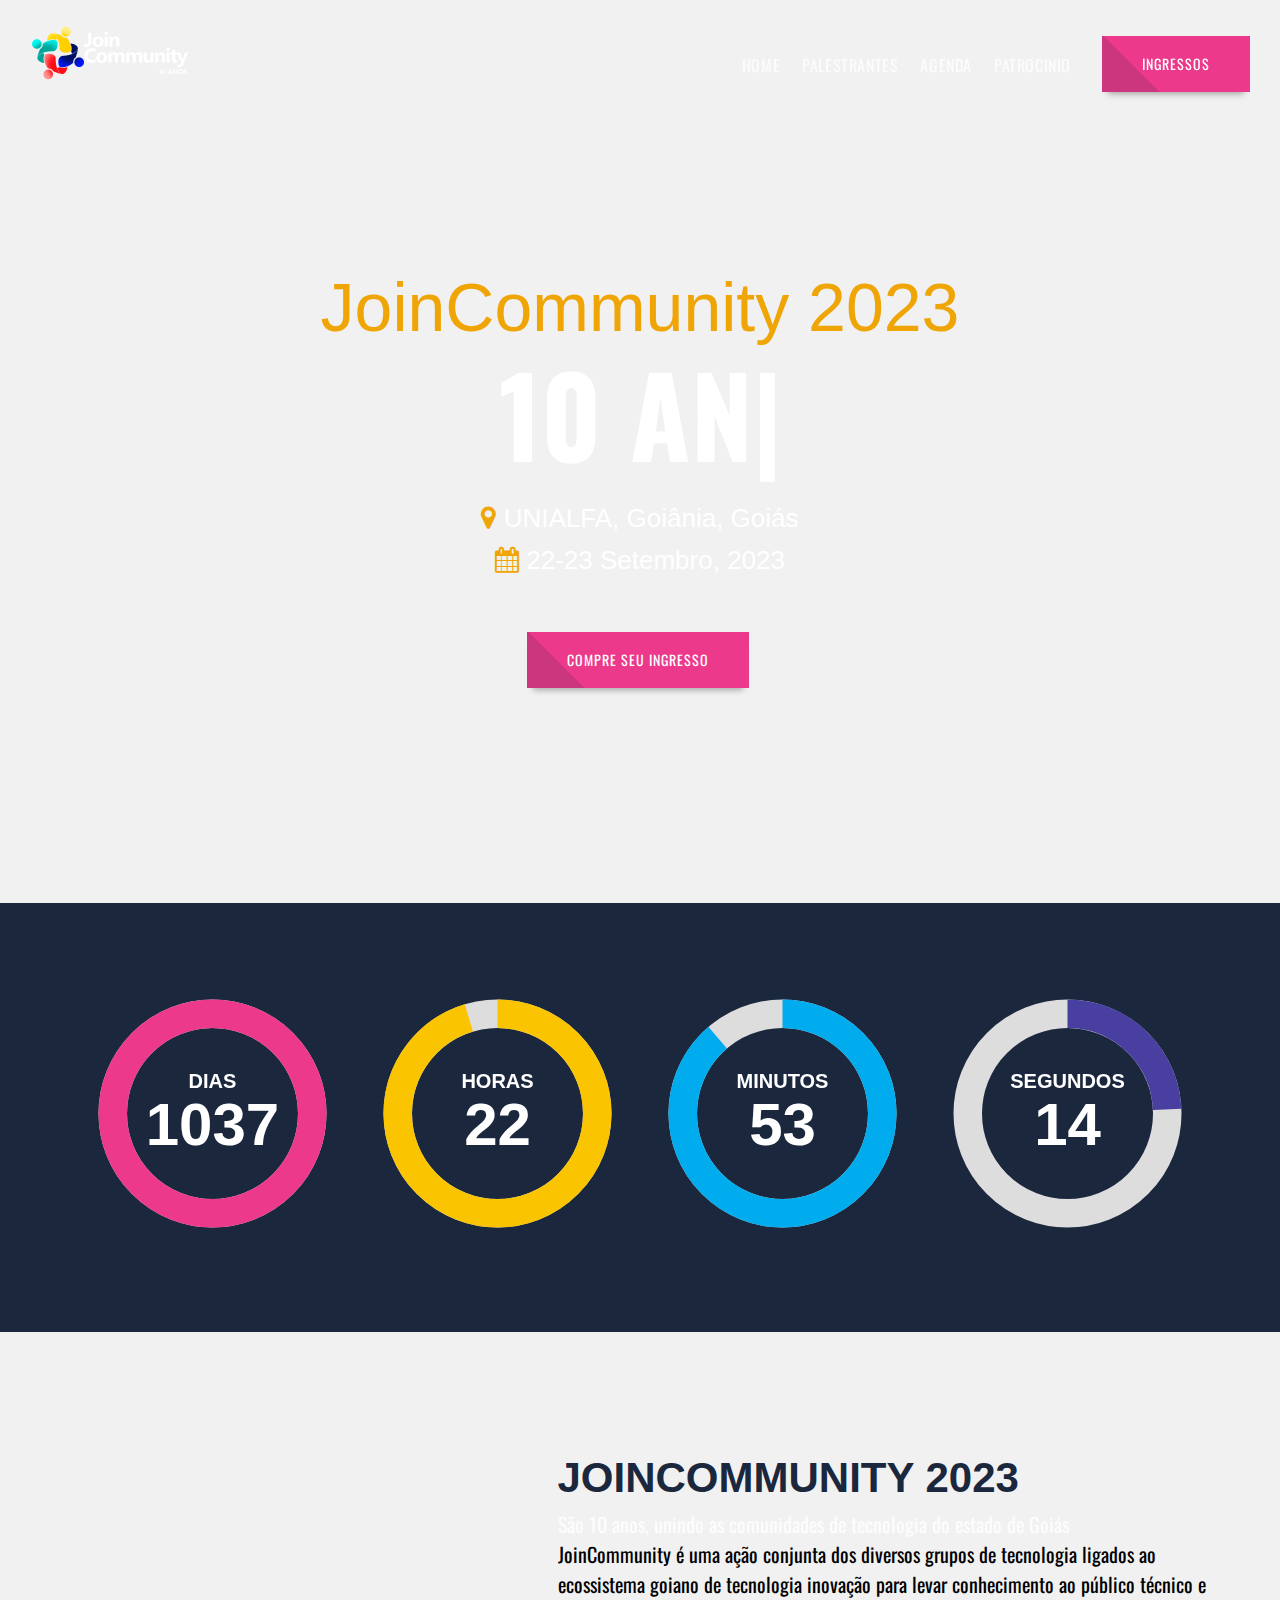
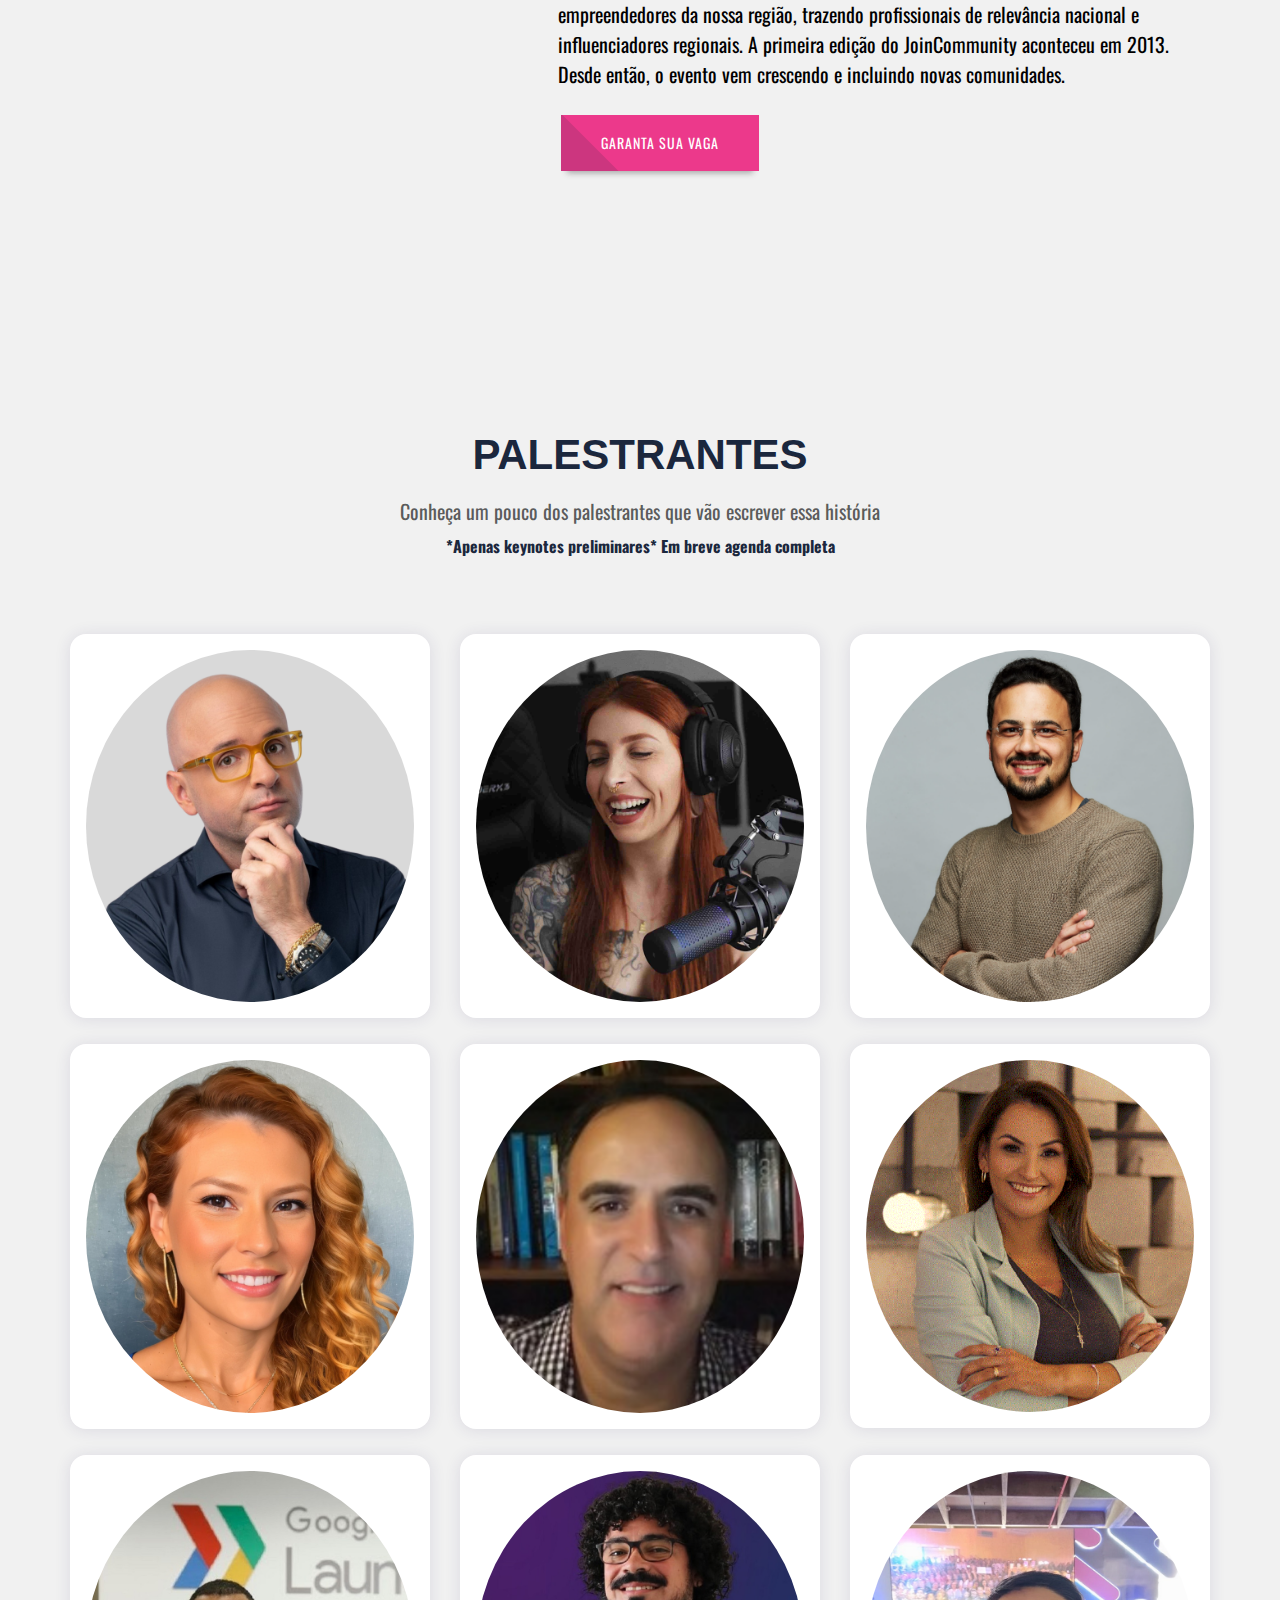
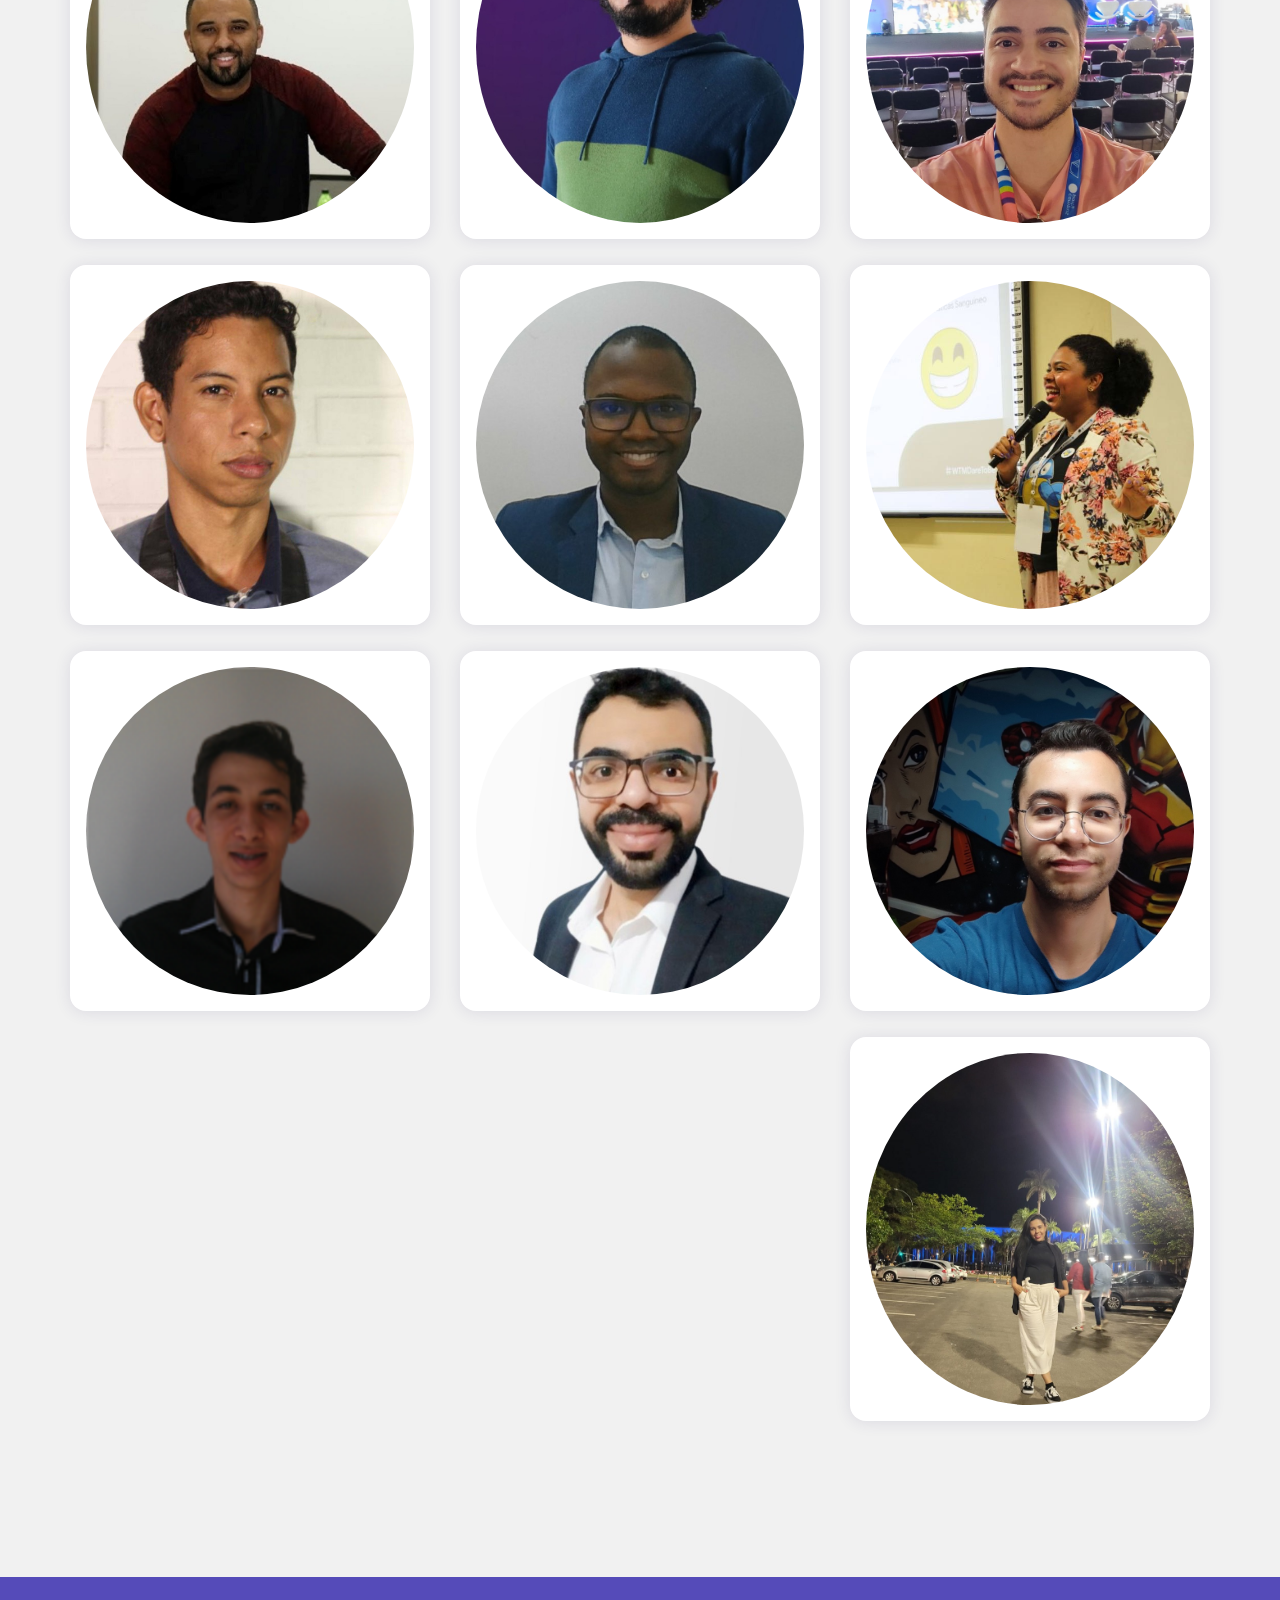
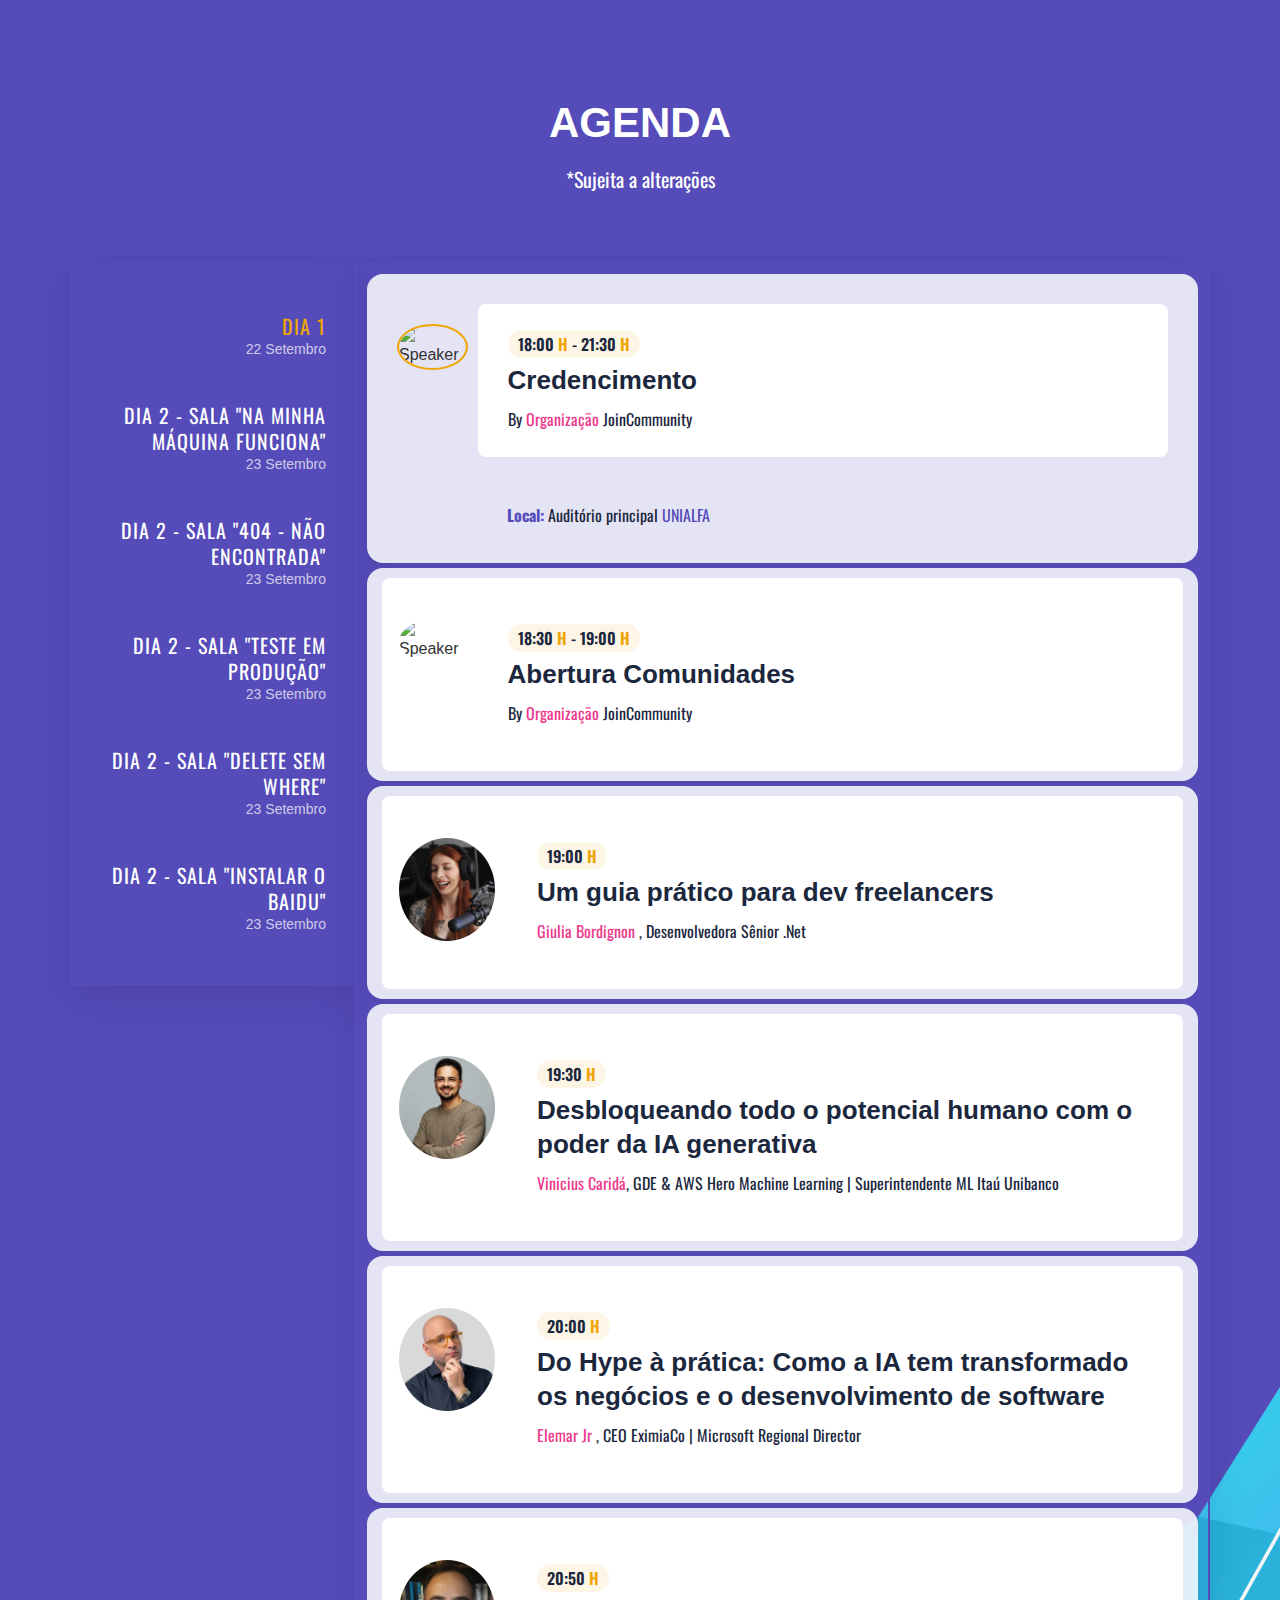
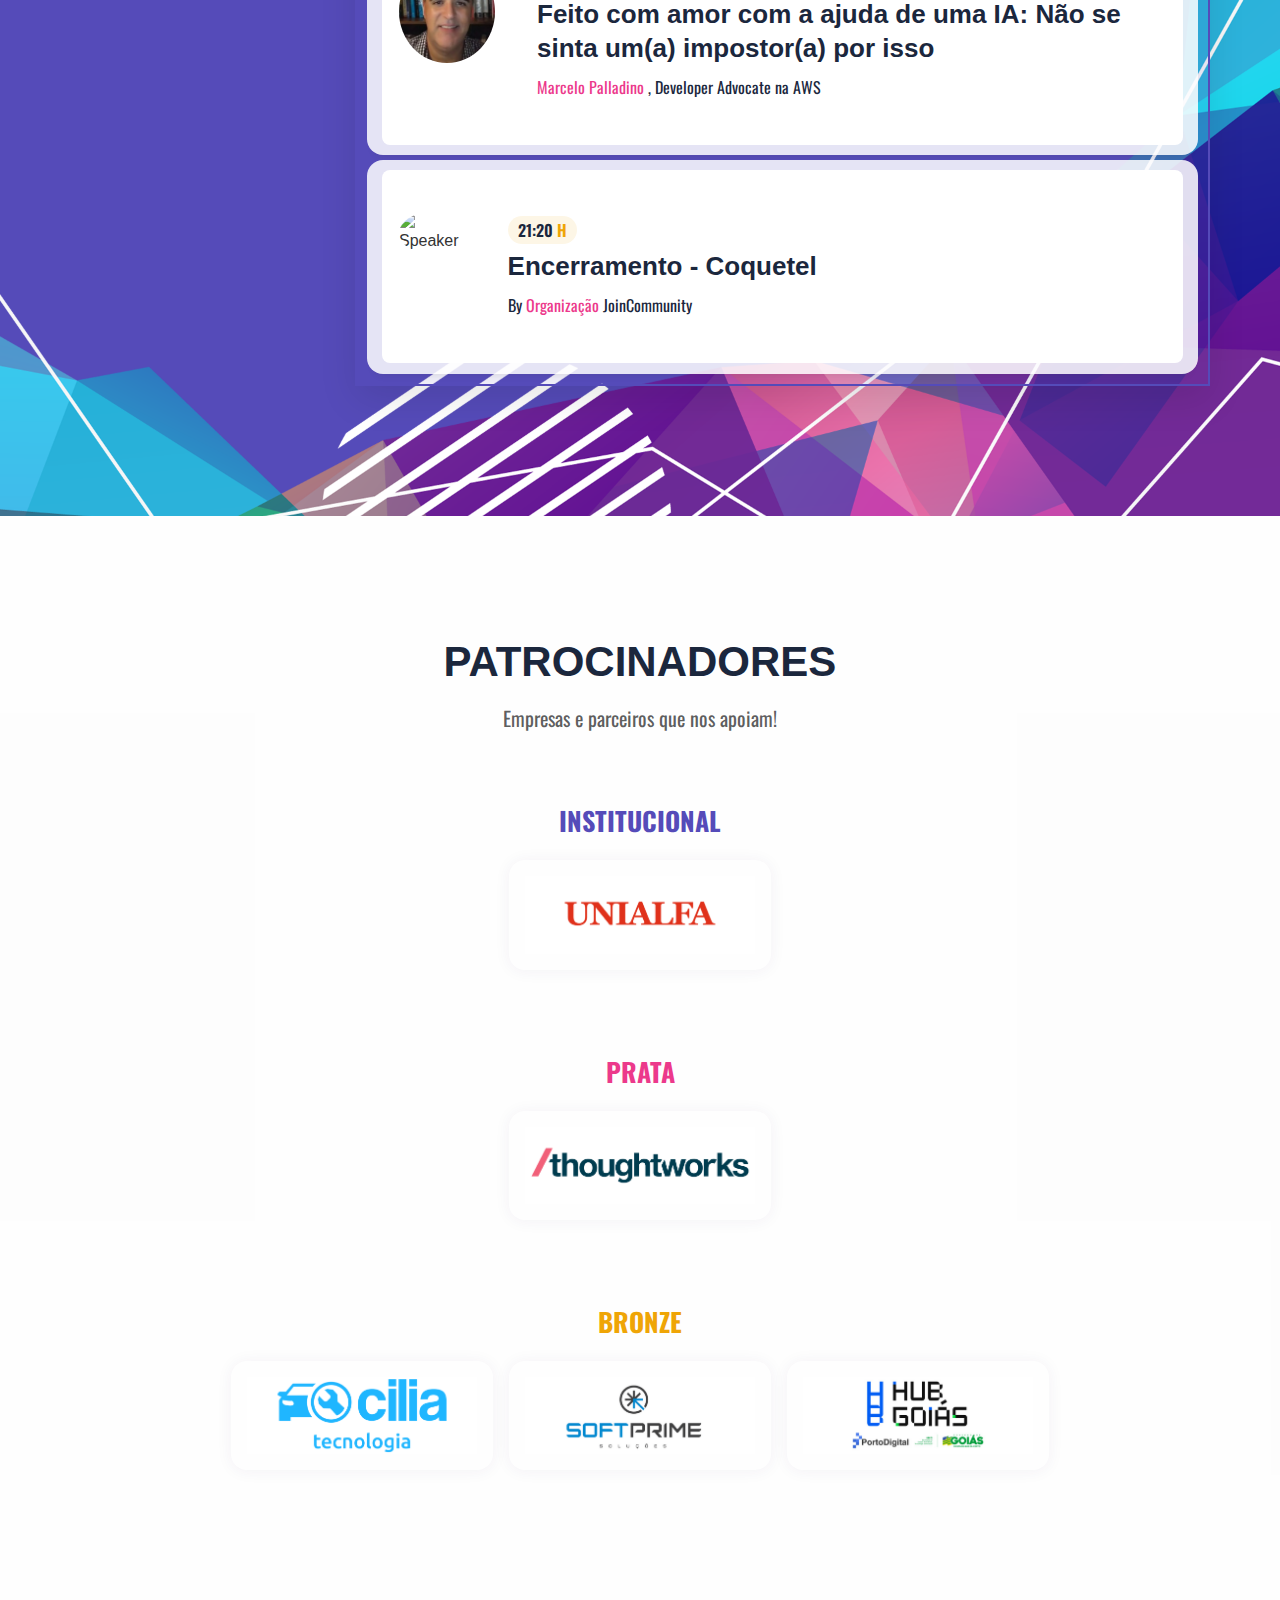
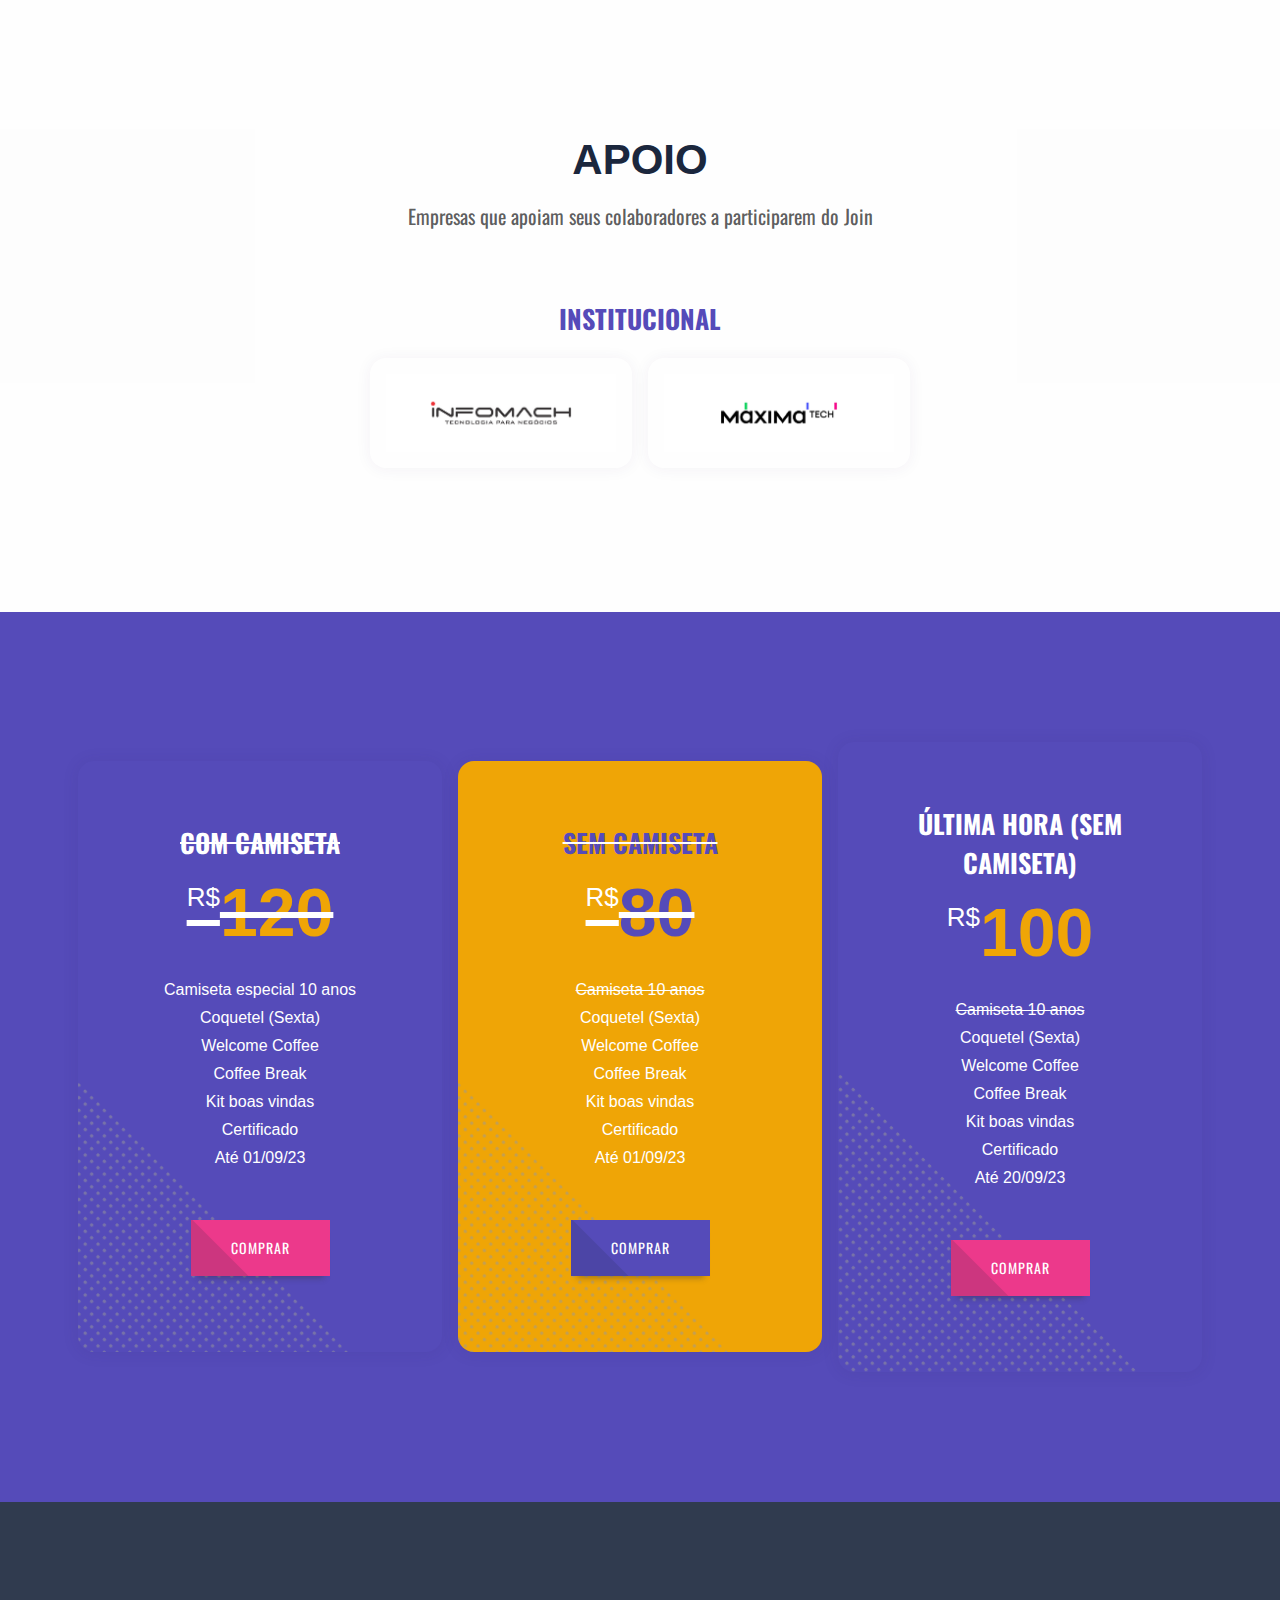
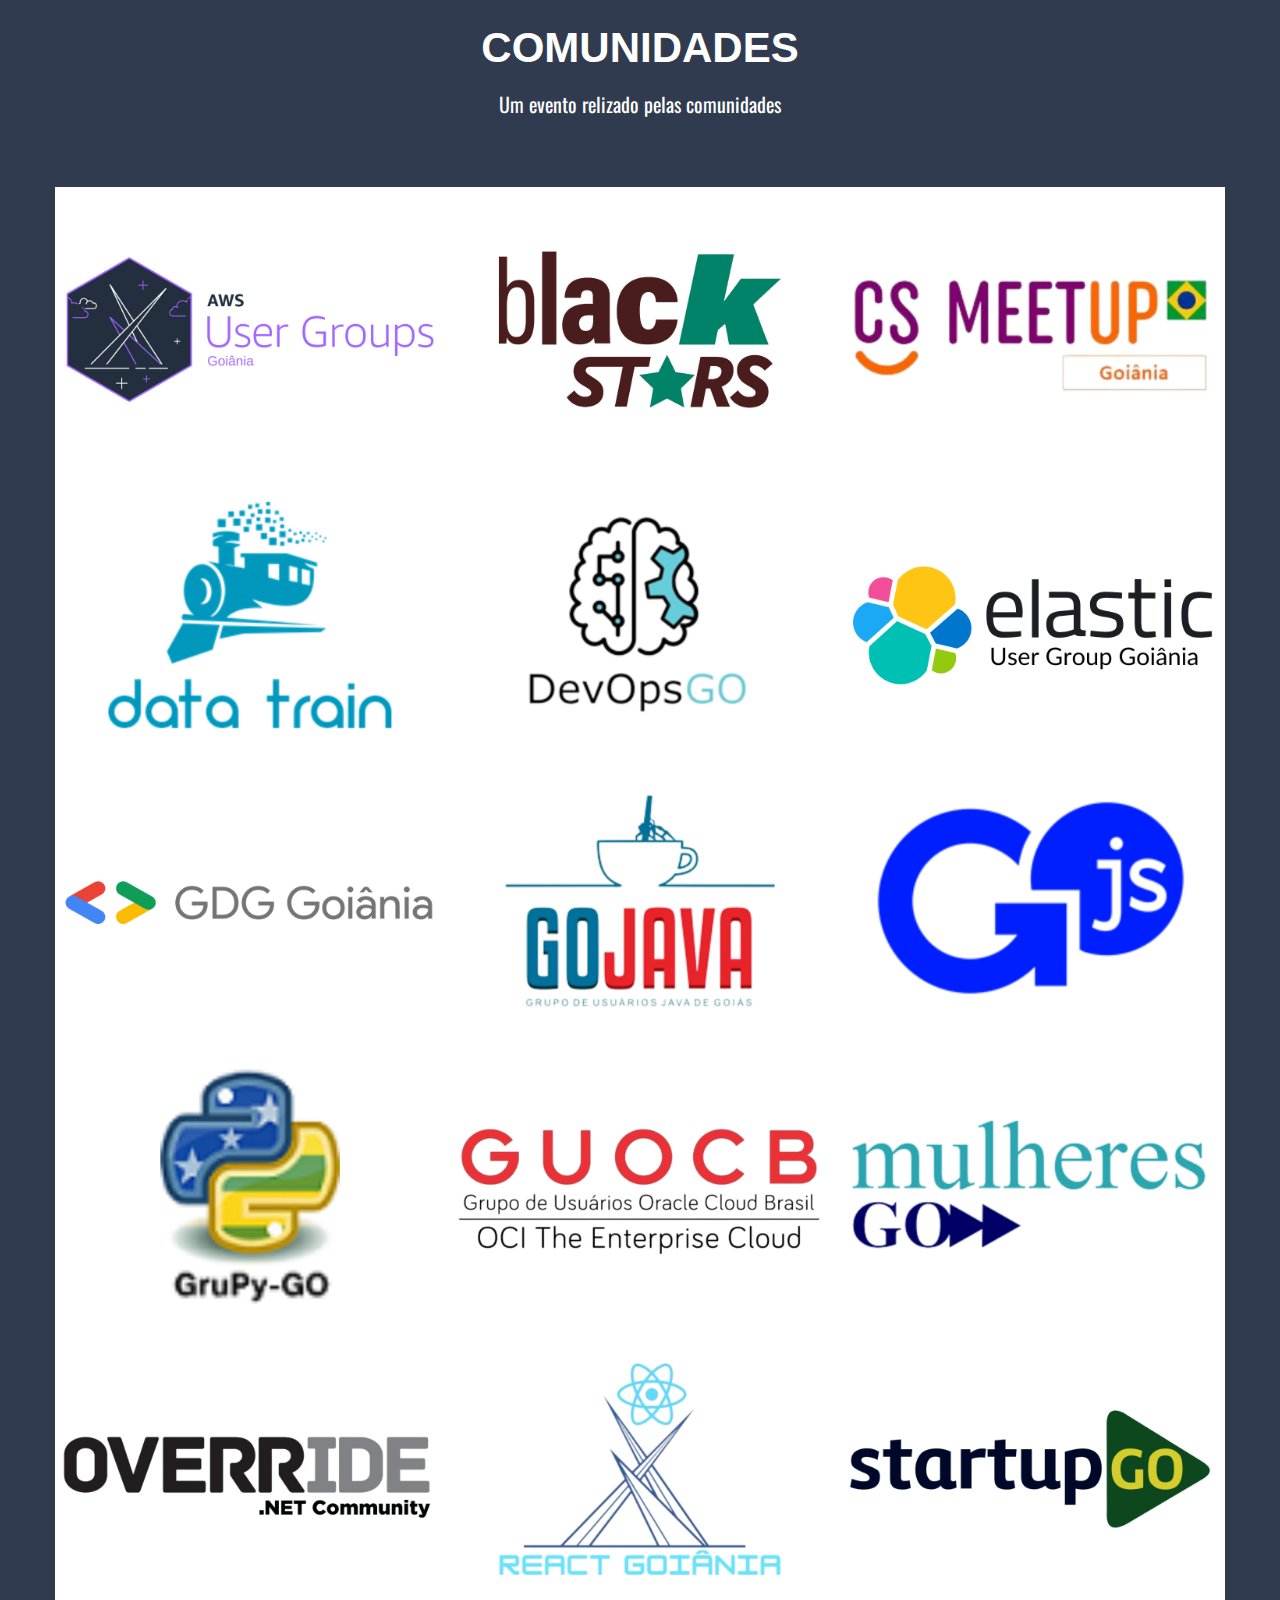
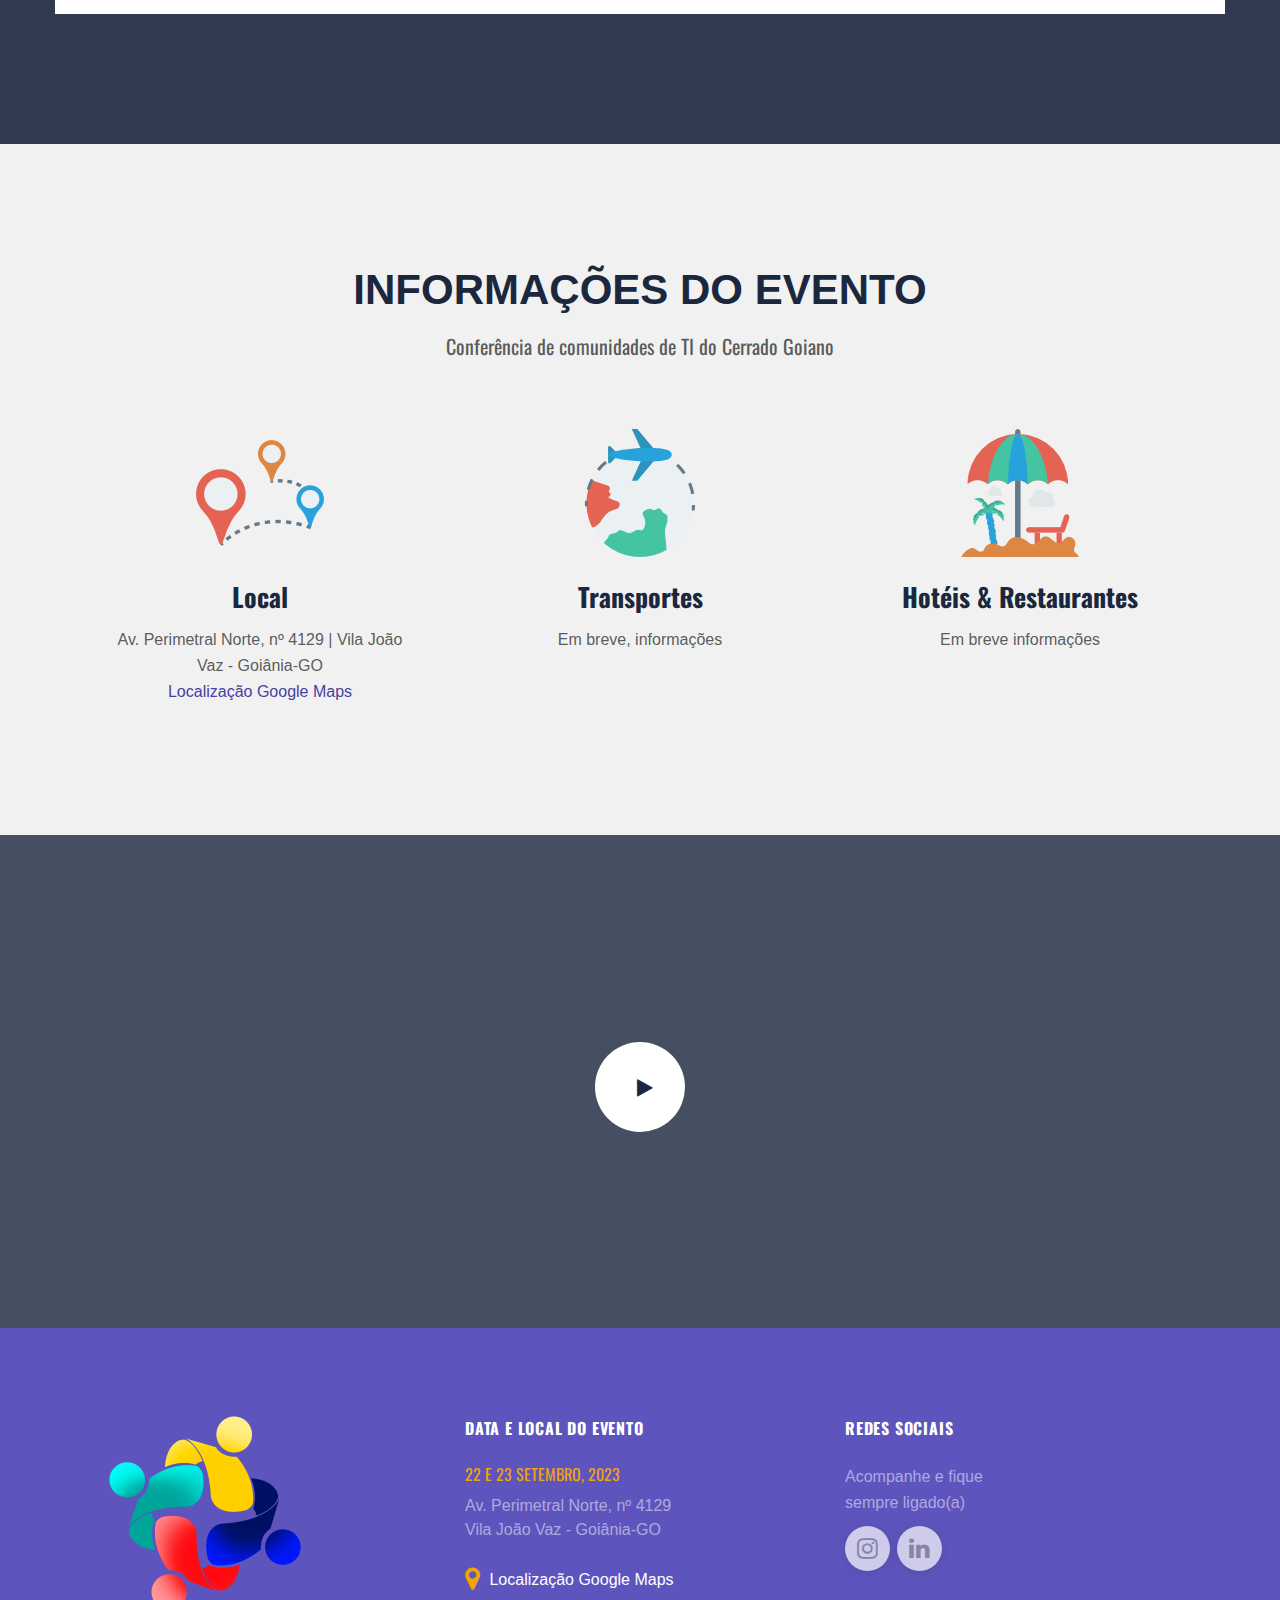
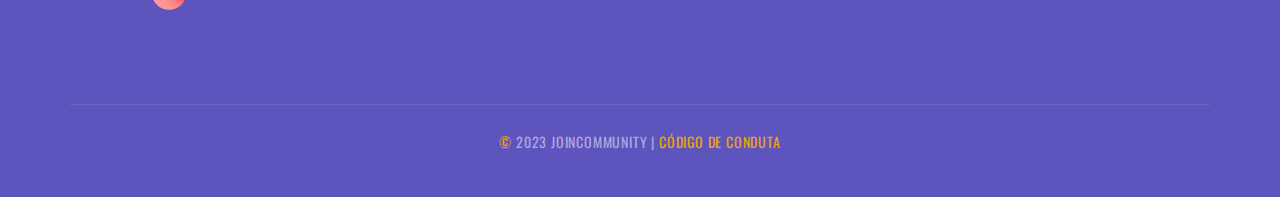
==== commit d347b143: "update fotos palestrantes" ====
--- a/index.html
+++ b/index.html
@@ -215,7 +215,7 @@
                         </div>
                     </div>
                 </div>
-                <!--//.ROW-->
+                <!--//.ROW1-->
                 <div class="row">
                     <div class="col-xs-12 col-sm-6 col-md-4">
                         <div class="lgx-single-speaker lgx-single-speaker-circle">
@@ -323,8 +323,9 @@
                         </div>
                     </div>
                 </div>
-                <!--//.ROW-->
-                <!--//.ROW-->
+                <!--//.ROW1-->
+
+                <!--//.ROW2-->
                 <div class="row">   
                     <div class="col-xs-12 col-sm-6 col-md-4">
                         <div class="lgx-single-speaker lgx-single-speaker-circle">
@@ -448,10 +449,78 @@
                         </div>
                     </div>-->
                 </div>
-                <!--//.ROW
-                <div class="section-btn-area">
-                    <a class="lgx-btn lgx-btn-big" href="https://bit.ly/joinc4p23" target="_blank">Envie sua palestra aqui</a>
-                </div>-->
+                <!--//.ROW2-->
+
+                <!--//.ROW3-->
+                <div class="row">   
+                    <div class="col-xs-12 col-sm-6 col-md-4">
+                        <div class="lgx-single-speaker lgx-single-speaker-circle">
+                            <figure>
+                                <a class="profile-img"><img src="assets/img/speakers/alexrabelo.png" alt="Speaker"/></a>
+                                <figcaption>
+                                    <div class="social-group">
+                                        <a class="sp-in" href="linkedin.com/in/alexferreirati/"><i class="fa fa-linkedin"></i></a>
+                                    </div>
+                                    <div class="speaker-info">
+                                        <h3 class="title"><a>Alex Ferreira</a></h3>
+                                        <h4 class="subtitle">Especialista em Android e Palestrante em diversos eventos para devs.</h4>
+                                    </div>
+                                </figcaption>
+                            </figure>
+                        </div>
+                    </div>
+                    <div class="col-xs-12 col-sm-6 col-md-4">
+                        <div class="lgx-single-speaker lgx-single-speaker-circle">
+                            <figure>
+                                <a class="profile-img"><img src="assets/img/speakers/ciceromoura.jfif" alt="Speaker"/></a>
+                                <figcaption>
+                                    <div class="social-group">
+                                        <a class="sp-insta" href="https://instagram.com/cicerojmmoura"><i class="fa fa-instagram"></i></a>
+                                        <a class="sp-in" href="https://www.linkedin.com/in/cicero-moura/"><i class="fa fa-linkedin"></i></a>
+                                    </div>
+                                    <div class="speaker-info">
+                                        <h3 class="title"><a>Cicero Moura</a></h3>
+                                        <h4 class="subtitle">Arquiteto de Dados na ViaHub, AWS Community Builder</h4>
+                                    </div>
+                                </figcaption>
+                            </figure>
+                        </div>
+                    </div>
+                    <div class="col-xs-12 col-sm-6 col-md-4">
+                        <div class="lgx-single-speaker lgx-single-speaker-circle">
+                            <figure>
+                                <a class="profile-img"><img src="assets/img/speakers/pedrofsn.jpeg" alt="Speaker"/></a>
+                                <figcaption>
+                                    <div class="social-group">
+                                        <a class="sp-insta" href="https://instagram.com/pedrofsn"><i class="fa fa-instagram"></i></a>
+                                        <a class="sp-in" href="https://www.linkedin.com/in/pedrofsn"><i class="fa fa-linkedin"></i></a>
+                                    </div>
+                                    <div class="speaker-info">
+                                        <h3 class="title"><a>Pedro Neto</a></h3>
+                                        <h4 class="subtitle">Especialista em Software no projeto PagBank Android</h4>
+                                    </div>
+                                </figcaption>
+                            </figure>
+                        </div>
+                    </div>
+                    <div class="col-xs-12 col-sm-6 col-md-4">
+                        <div class="lgx-single-speaker lgx-single-speaker-circle">
+                            <figure>
+                                <a class="profile-img"><img src="assets/img/speakers/ravenamatta2.jpeg" alt="Speaker"/></a>
+                                <figcaption>
+                                    <div class="social-group">
+                                    </div>
+                                    <div class="speaker-info">
+                                        <h3 class="title"><a>Ravena</a></h3>
+                                        <h4 class="subtitle">Gestora</h4>
+                                    </div>
+                                </figcaption>
+                            </figure>
+                        </div>
+                    </div>
+                </div>
+                <!--//.ROW3-->
+
             </div>
             <!-- //.CONTAINER -->
         </div>
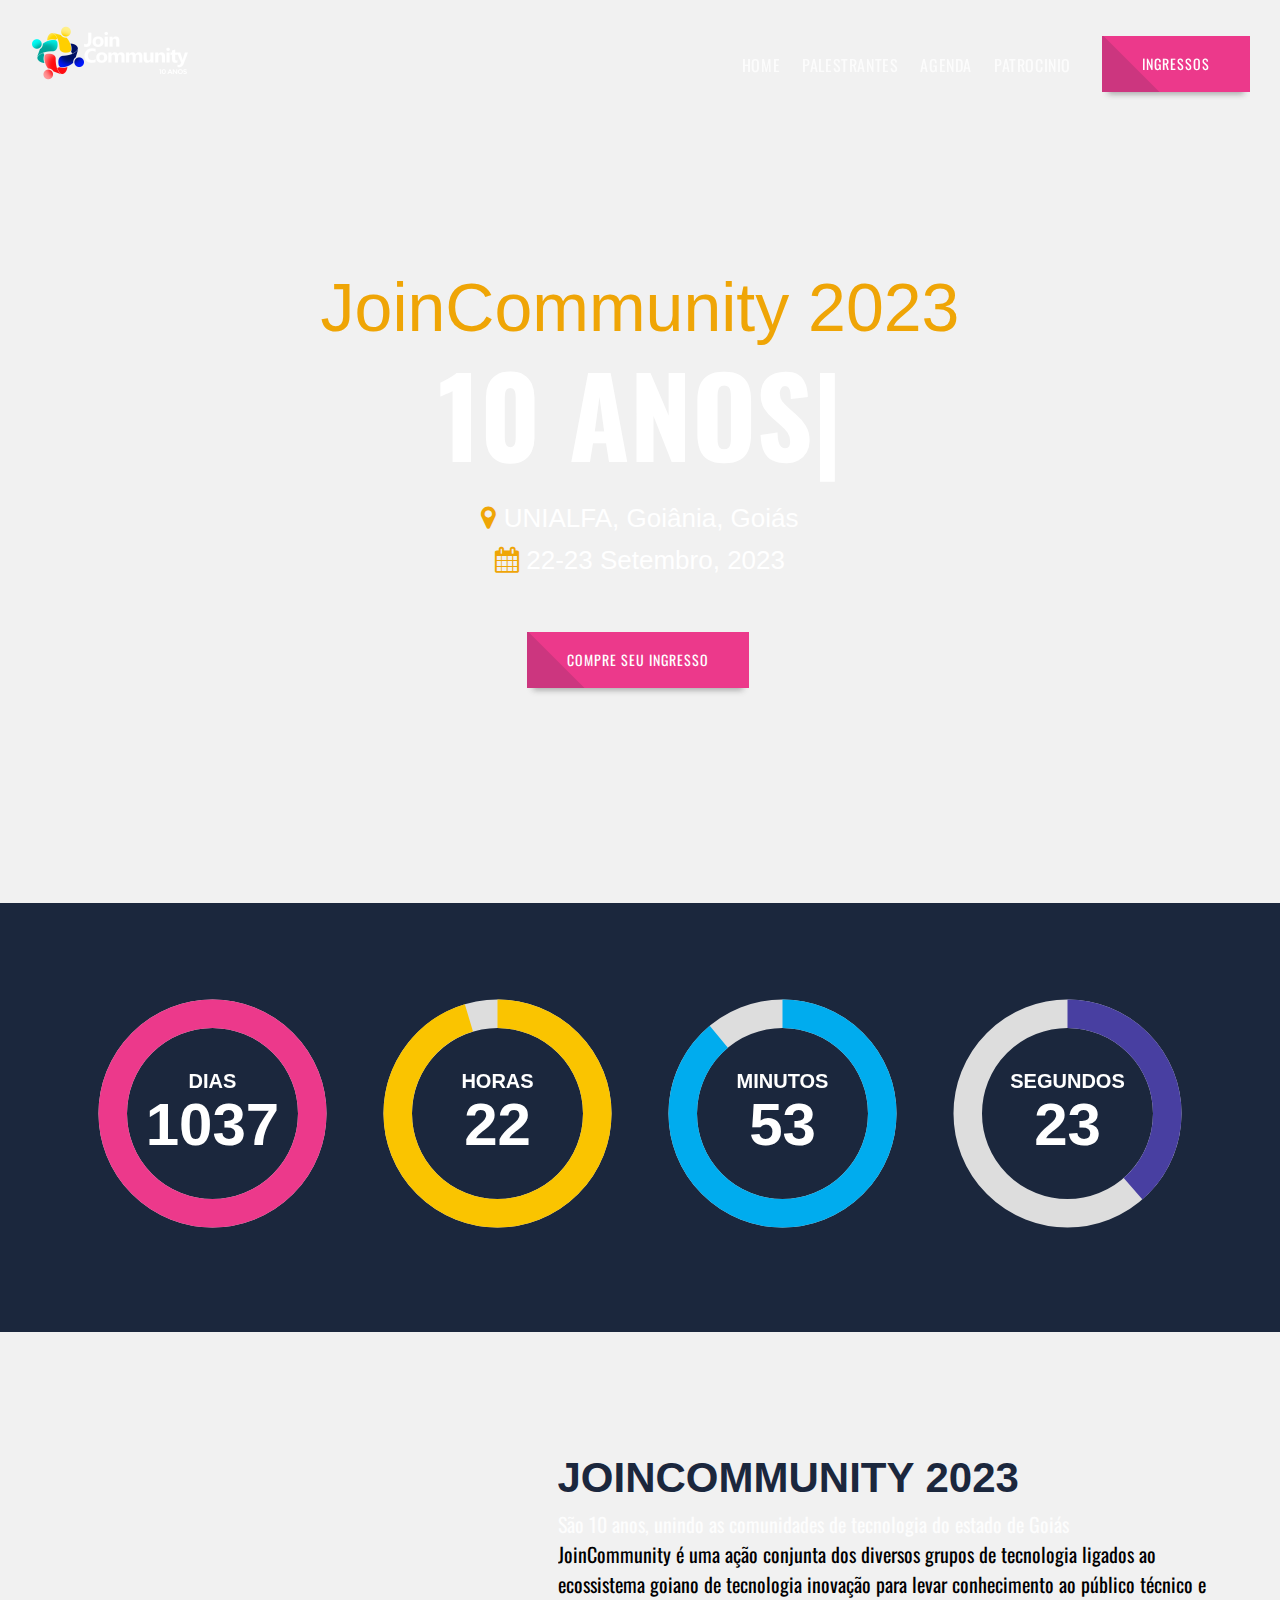
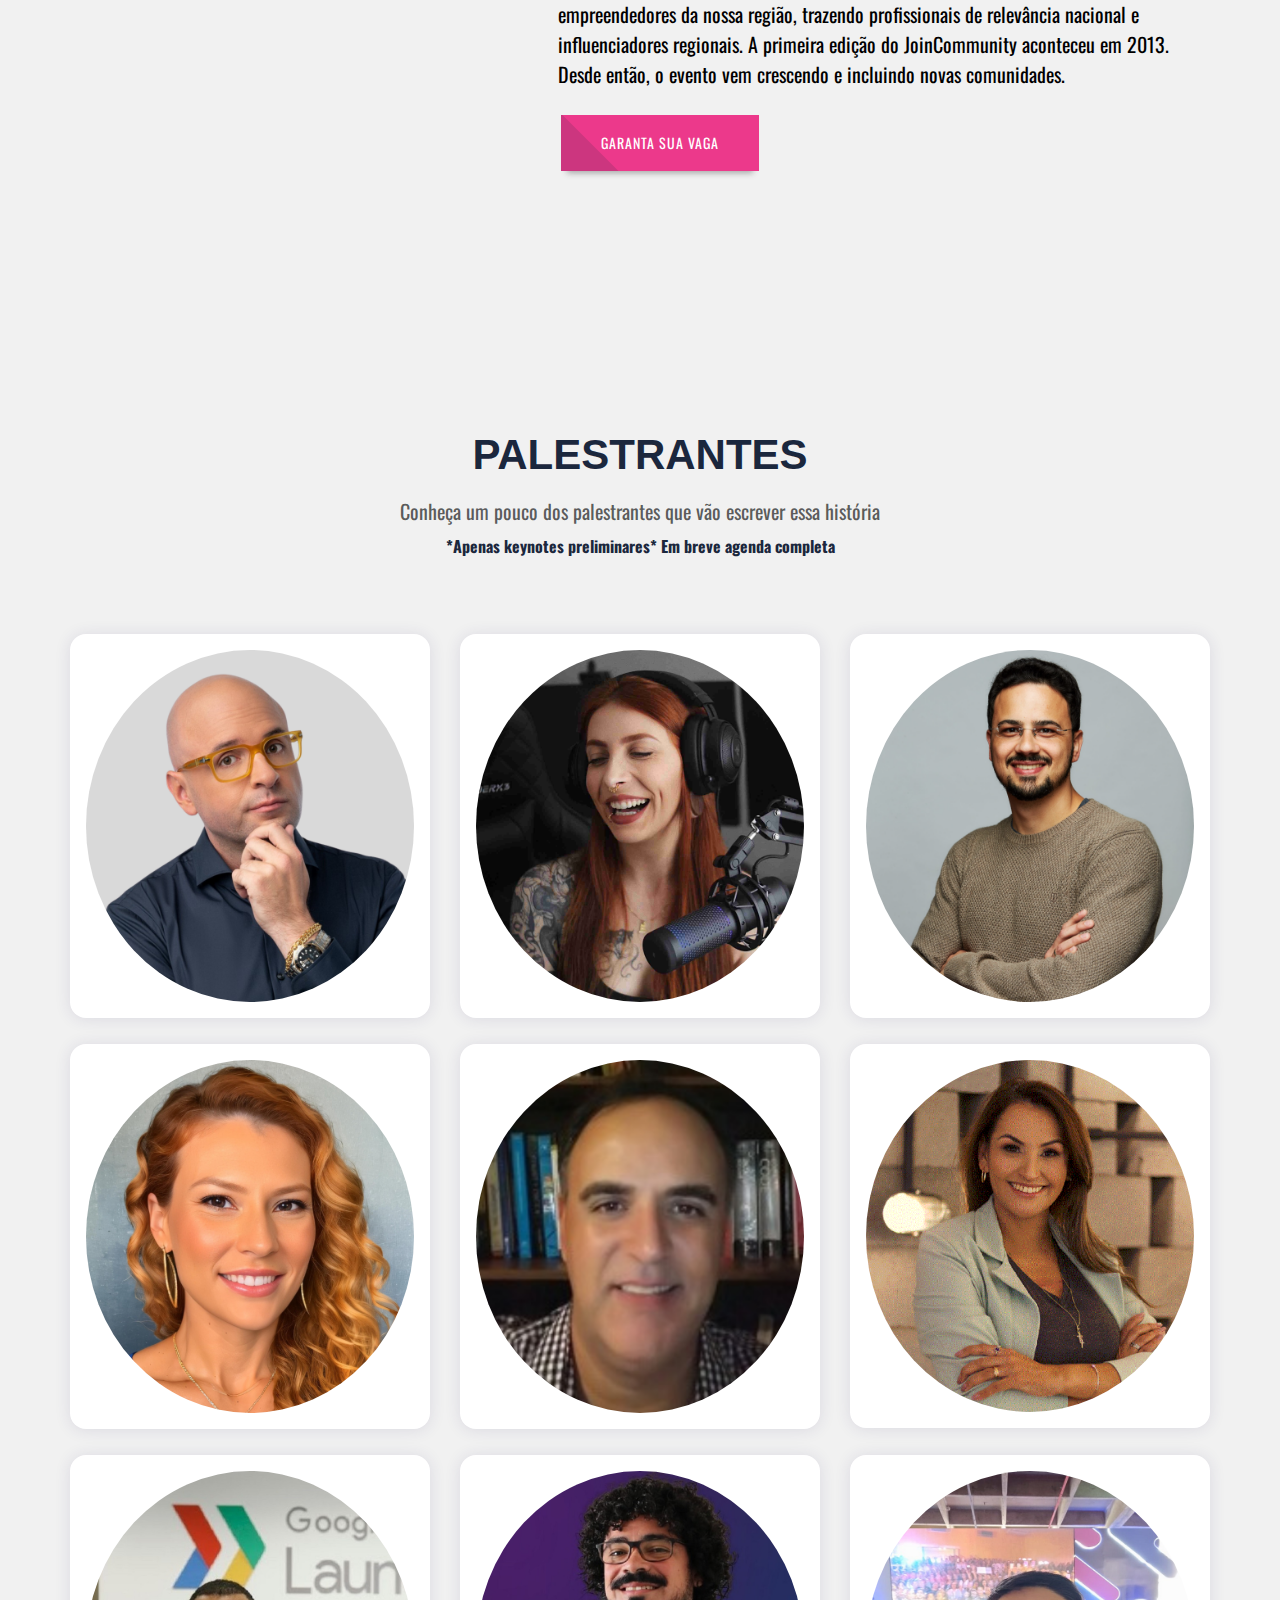
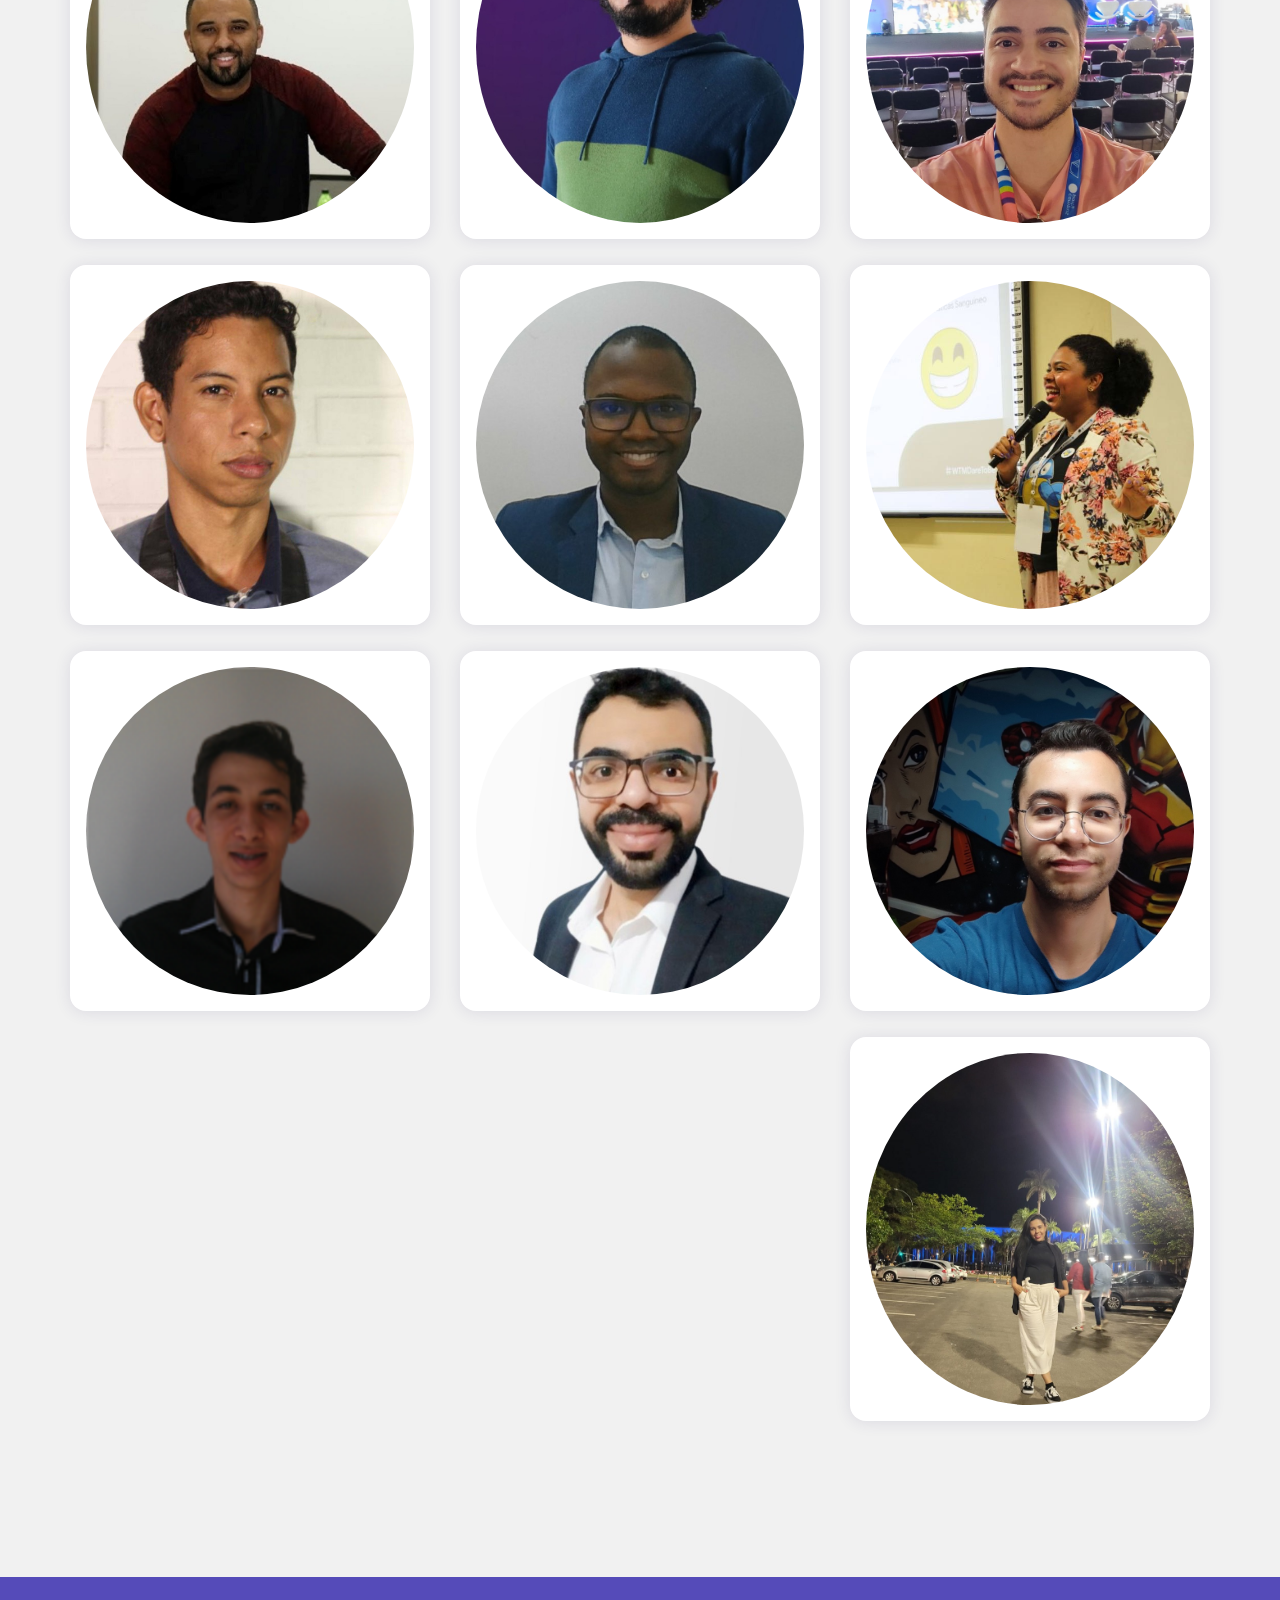
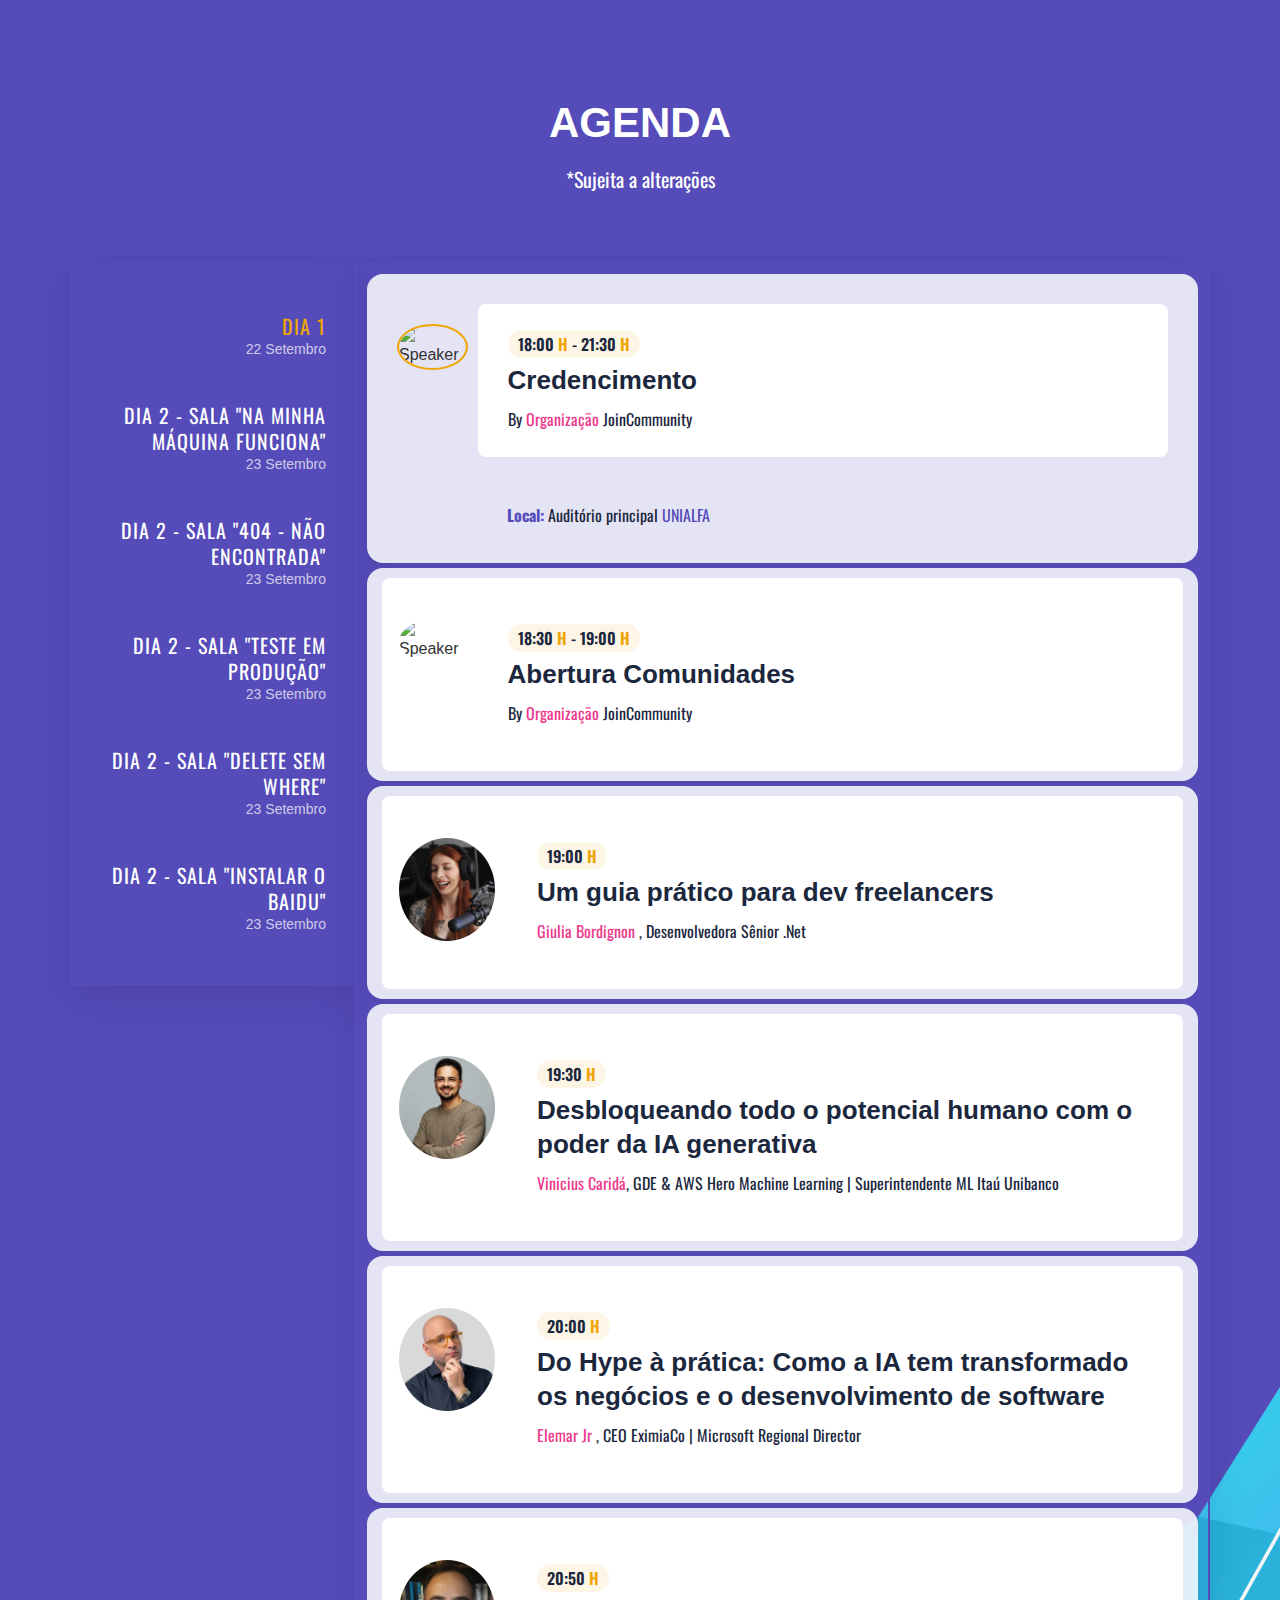
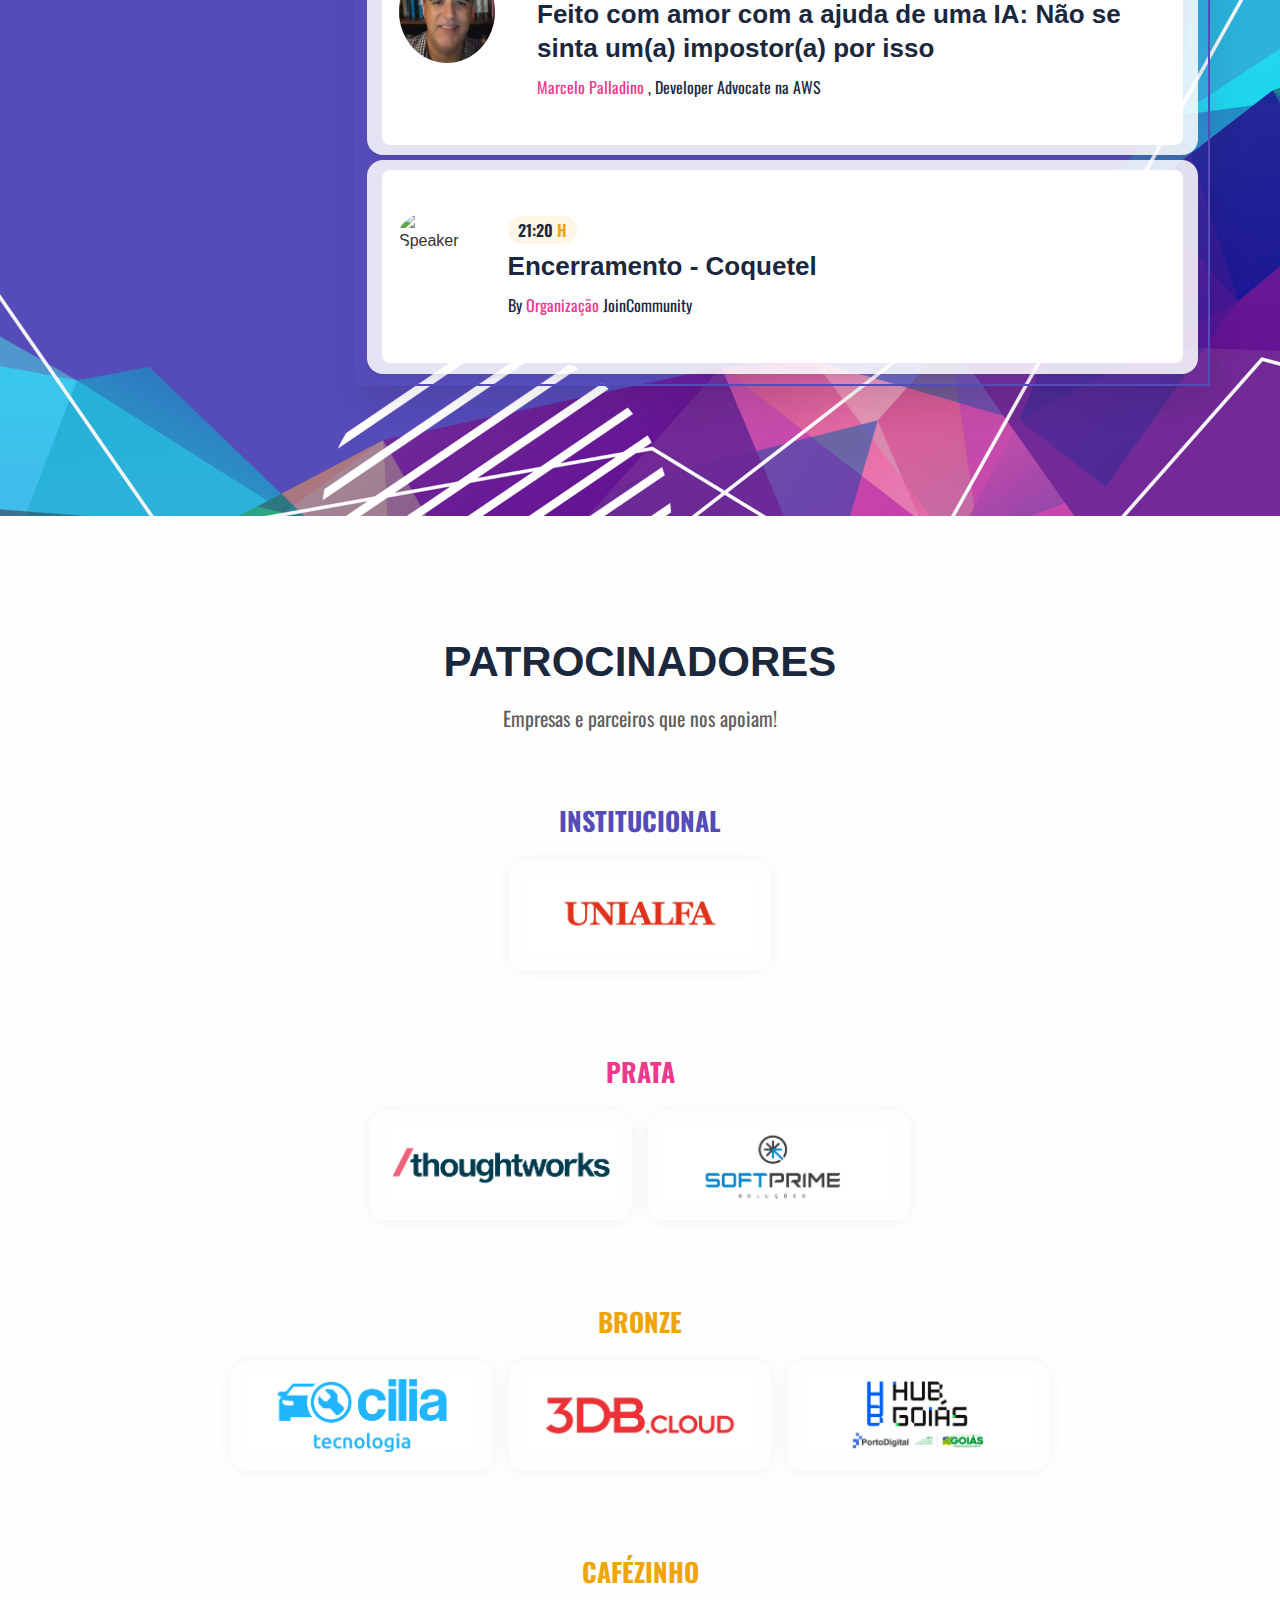
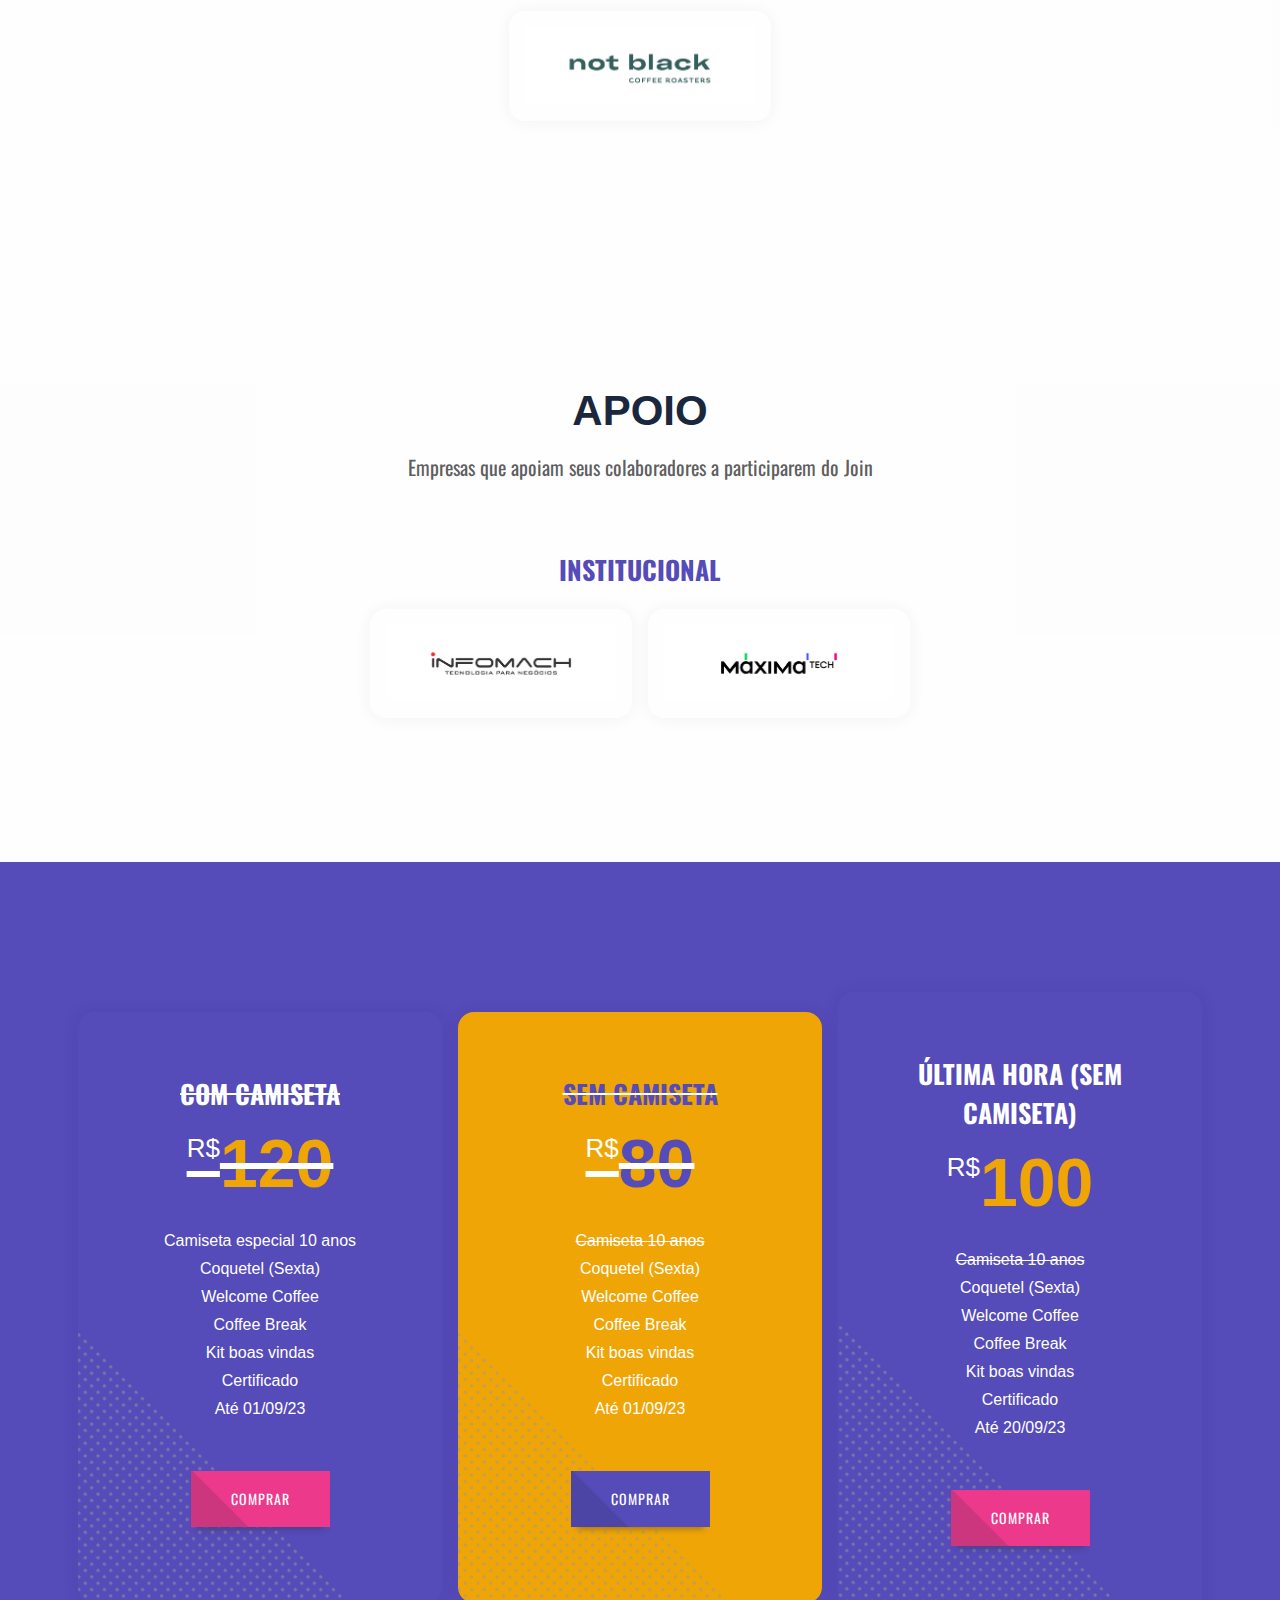
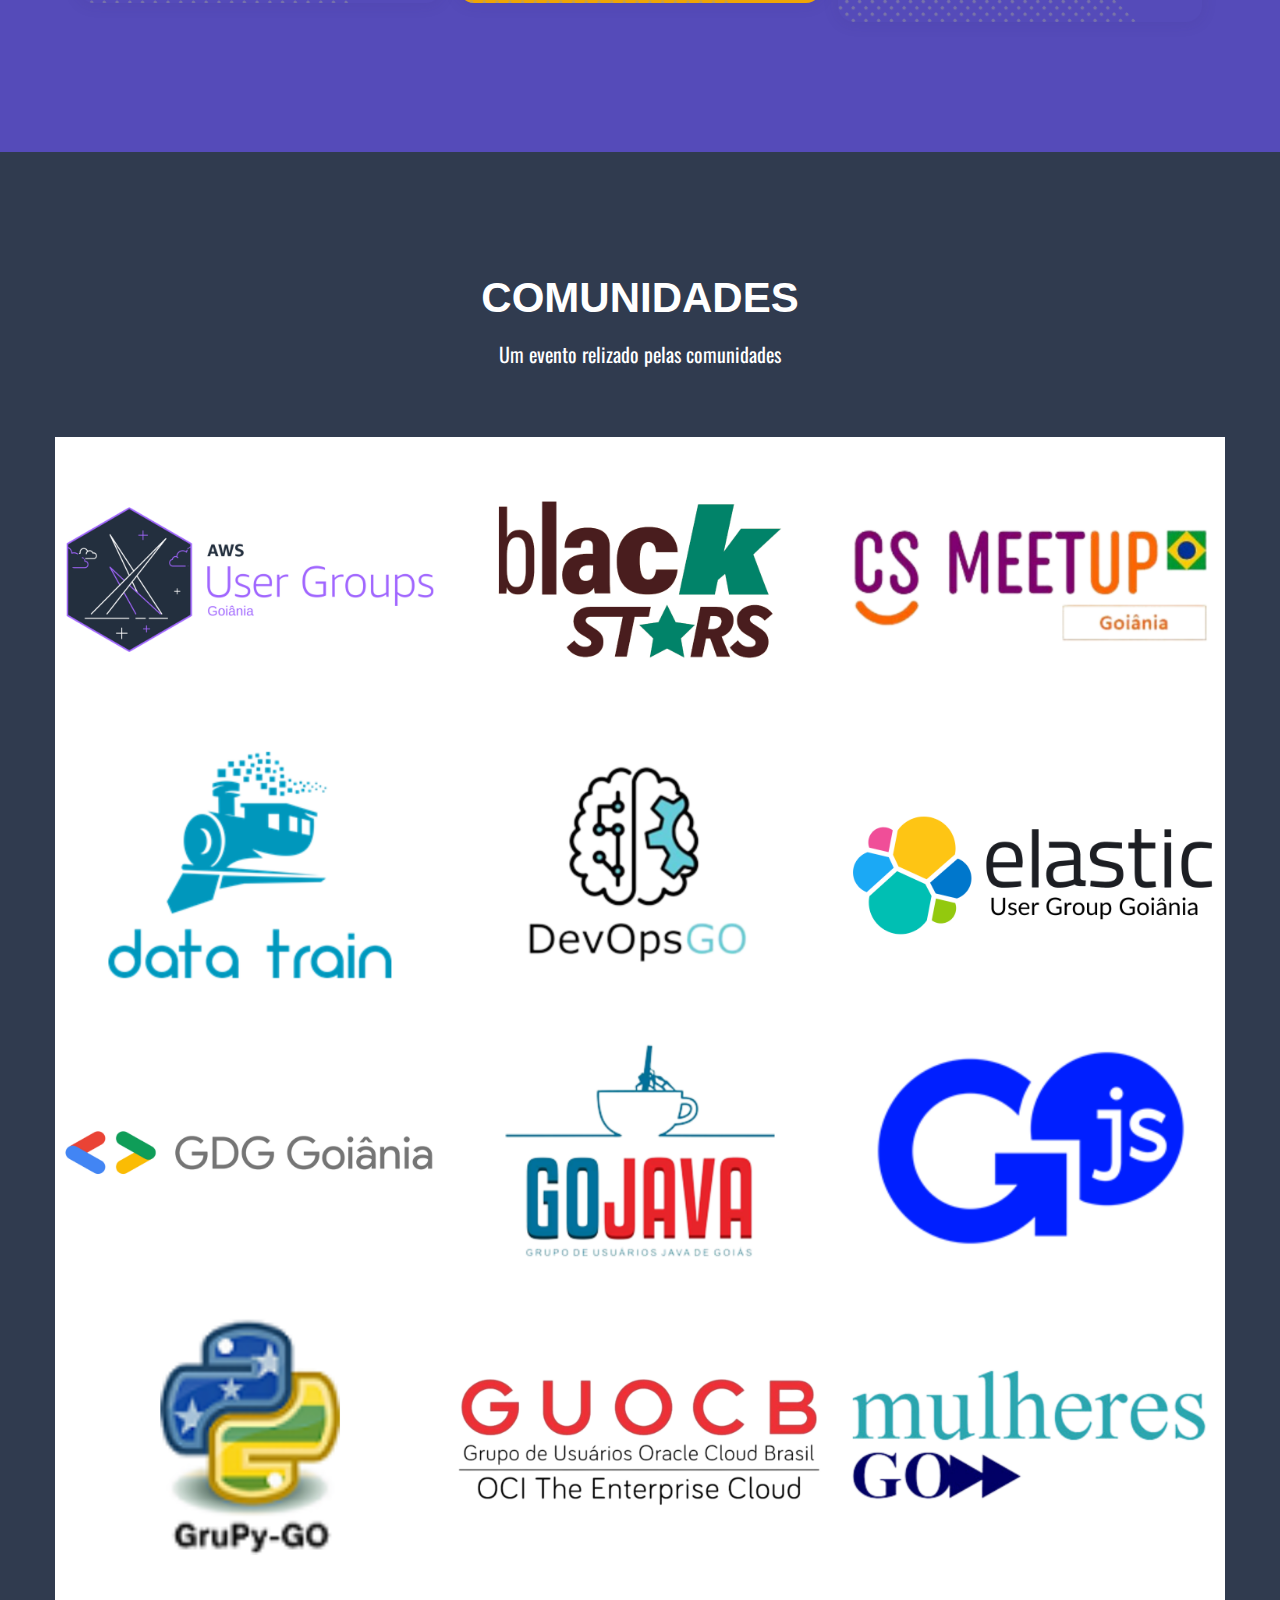
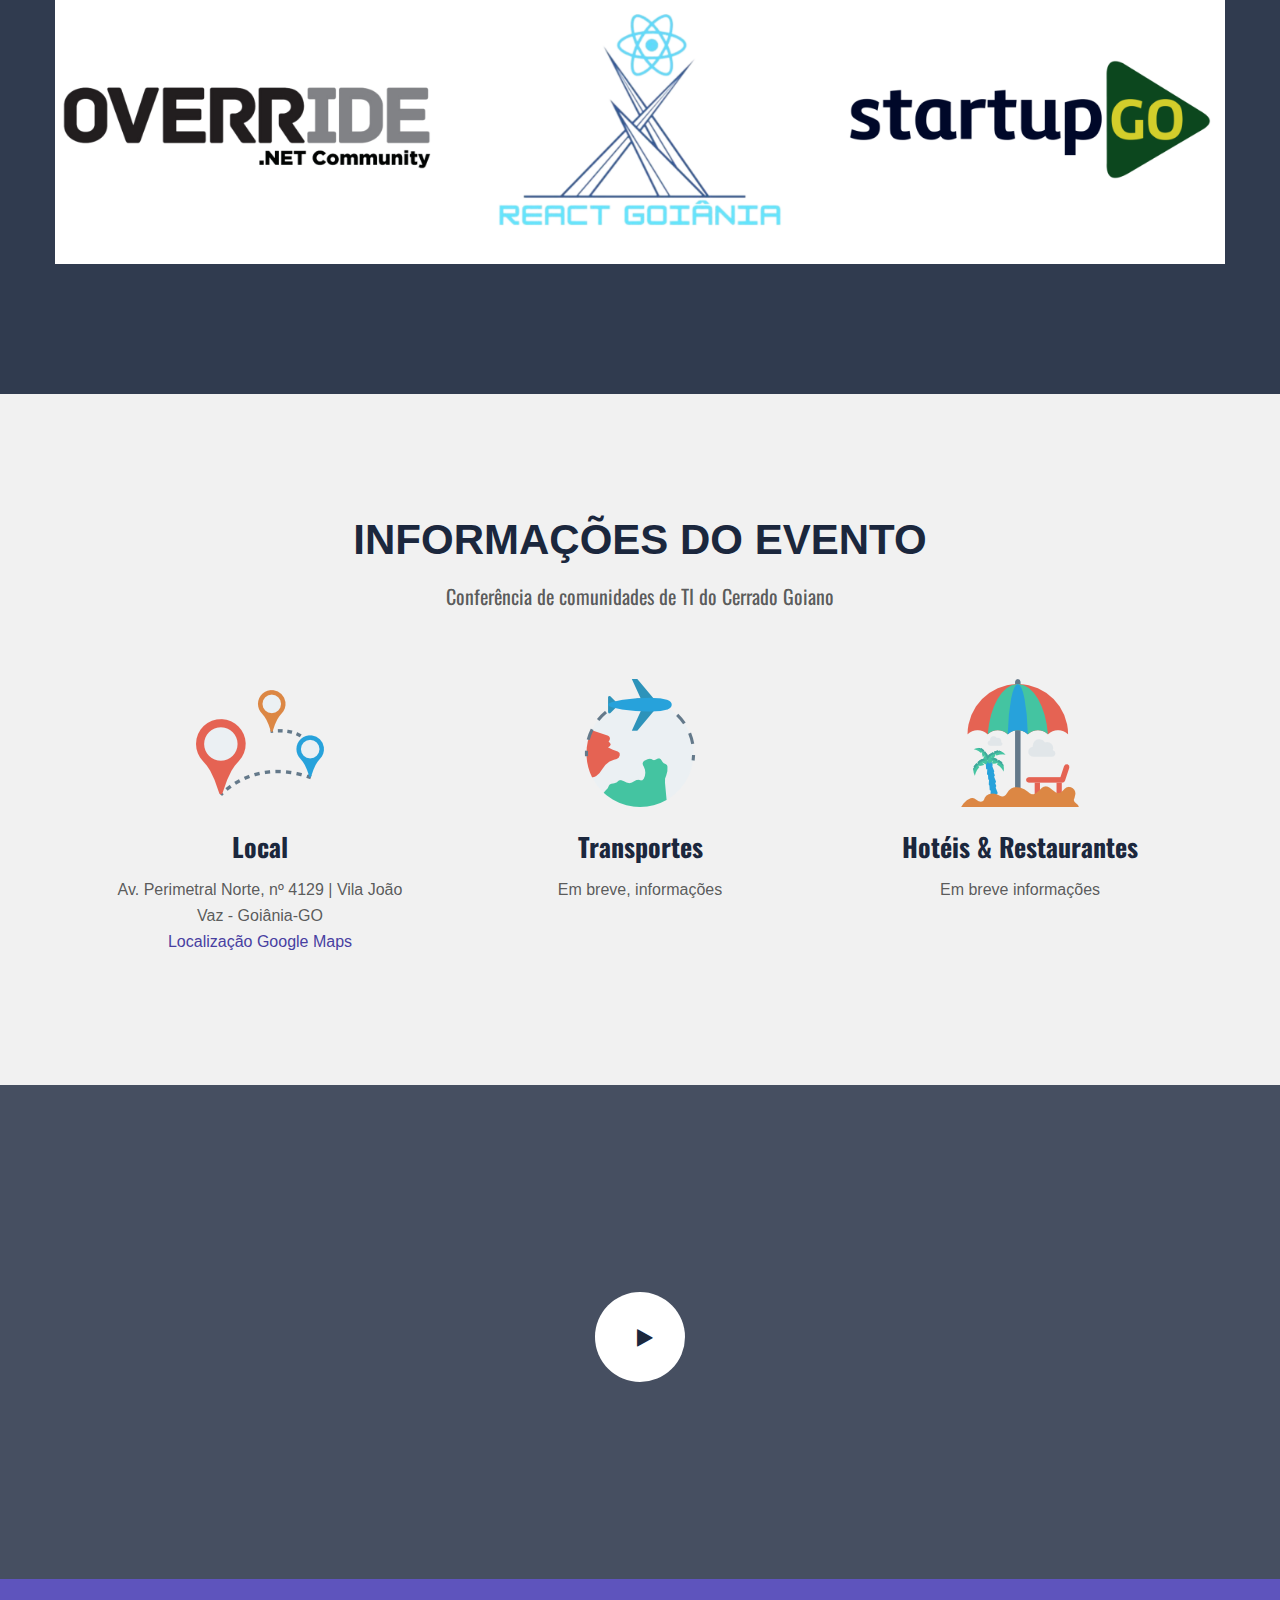
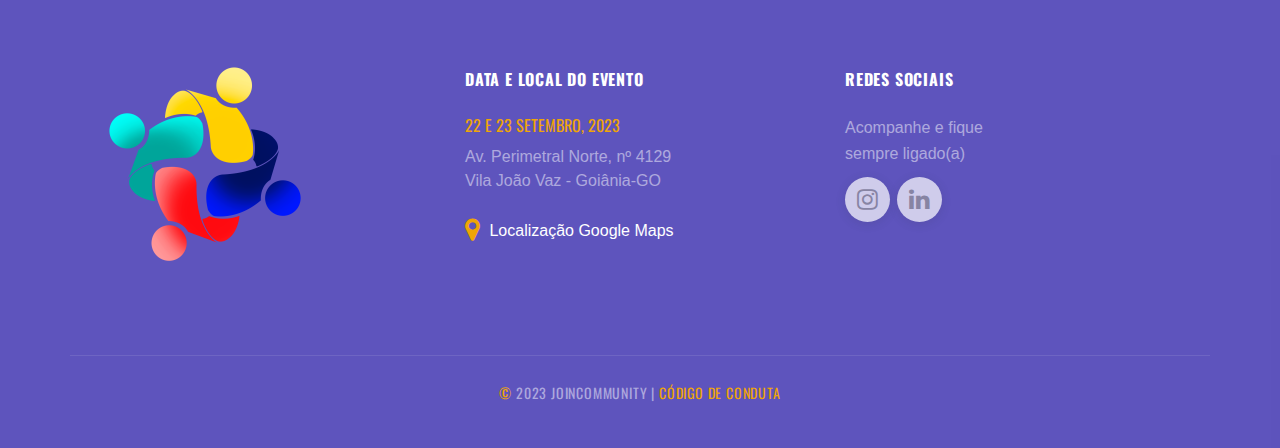
==== commit 8c643b2a: "update site patrocinios" ====
--- a/index.html
+++ b/index.html
@@ -2447,6 +2447,9 @@
                                 <div class="single">
                                     <a class="" href="https://www.thoughtworks.com/pt-br" target="_blank"><img src="./assets/img/parceiros/patrociniotw.png" alt="sponsor"/></a>
                                 </div>
+                                <div class="single">
+                                    <a class="" href="http://www.softprime.com.br/" target="_blank"><img src="./assets/img/parceiros/patrocicinosoftprime.png" alt="sponsor"/></a>
+                                </div>
                             </div> 
                         </div>
                         <!--//col-->
@@ -2459,10 +2462,21 @@
                                     <a class="" href="https://cilia.com.br/" target="_blank"><img src="./assets/img/parceiros/patrocicinocilia.png" alt="sponsor"/></a>
                                 </div>
                                 <div class="single">
-                                    <a class="" href="http://www.softprime.com.br/" target="_blank"><img src="./assets/img/parceiros/patrocicinosoftprime.png" alt="sponsor"/></a>
+                                    <a class="" href="https://www.3db.cloud/" target="_blank"><img src="./assets/img/parceiros/patrocinio3db.png" alt="sponsor"/></a>
                                 </div>
                                 <div class="single">
                                     <a class="" href="https://hubgoias.org/" target="_blank"><img src="./assets/img/parceiros/patrociniohubgoias.png" alt="sponsor"/></a>
+                                </div>
+                            </div> 
+                        </div>
+                        <!--//col-->
+                    </div>
+                    <div class="row">
+                        <div class="col-xs-12">
+                            <h3 class="sponsored-heading third-heading">cafézinho</h3>
+                            <div class="sponsors-area">
+                                <div class="single">
+                                    <a class="" href="https://www.instagram.com/notblack_coffee/" target="_blank"><img src="./assets/img/parceiros/apoionotblack.png" alt="sponsor"/></a>
                                 </div>
                             </div> 
                         </div>
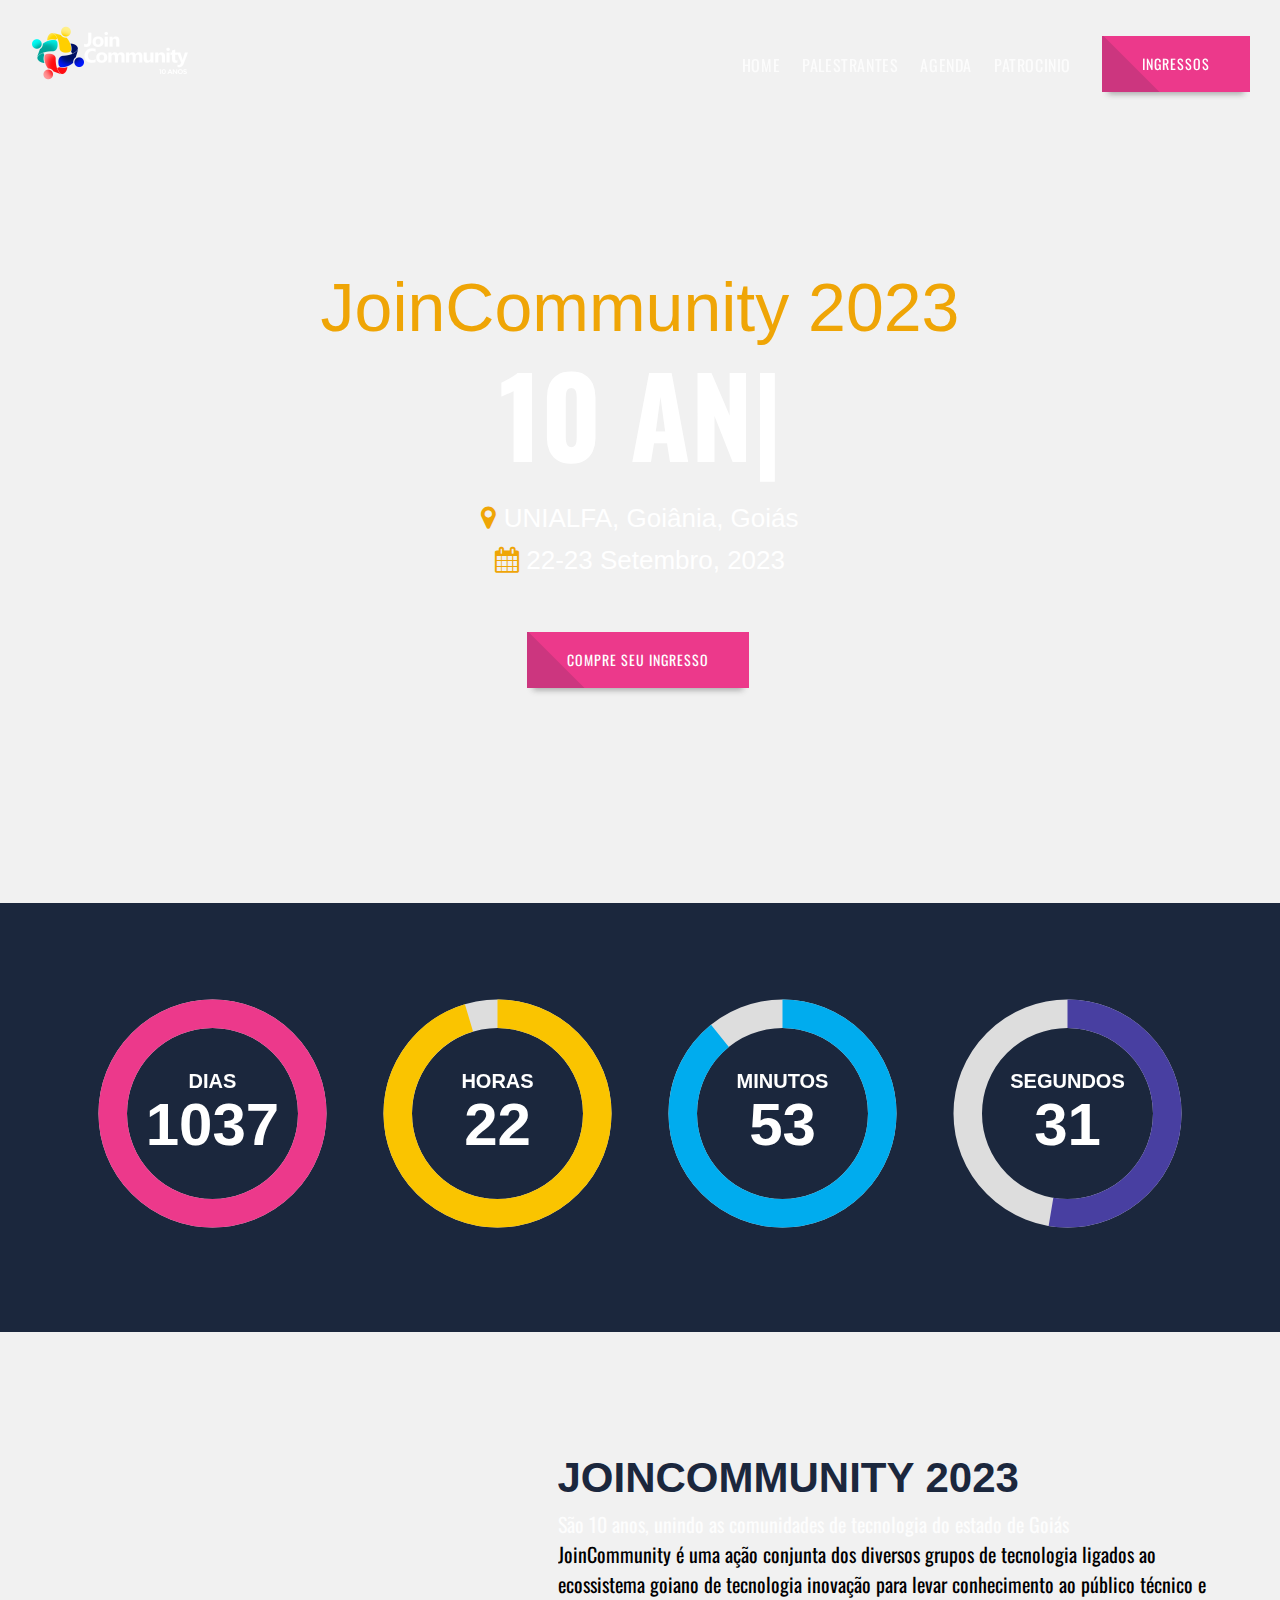
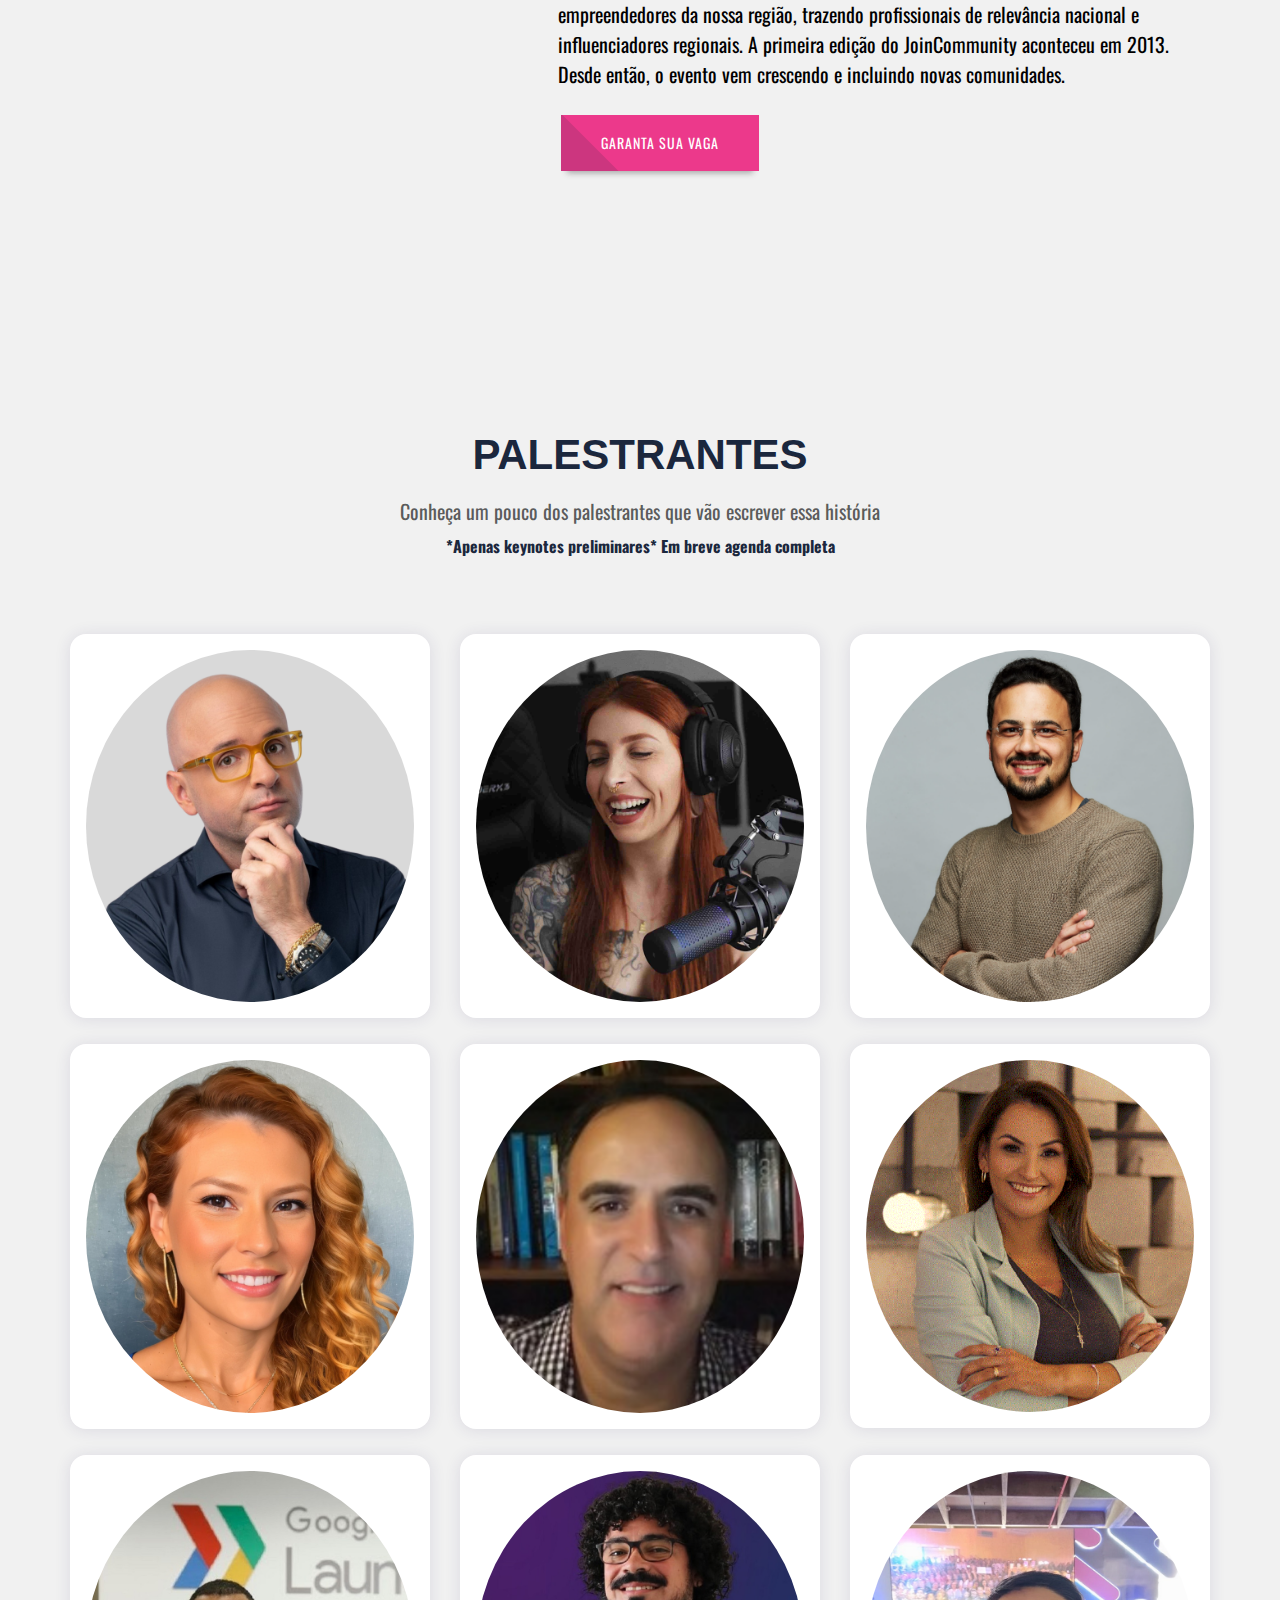
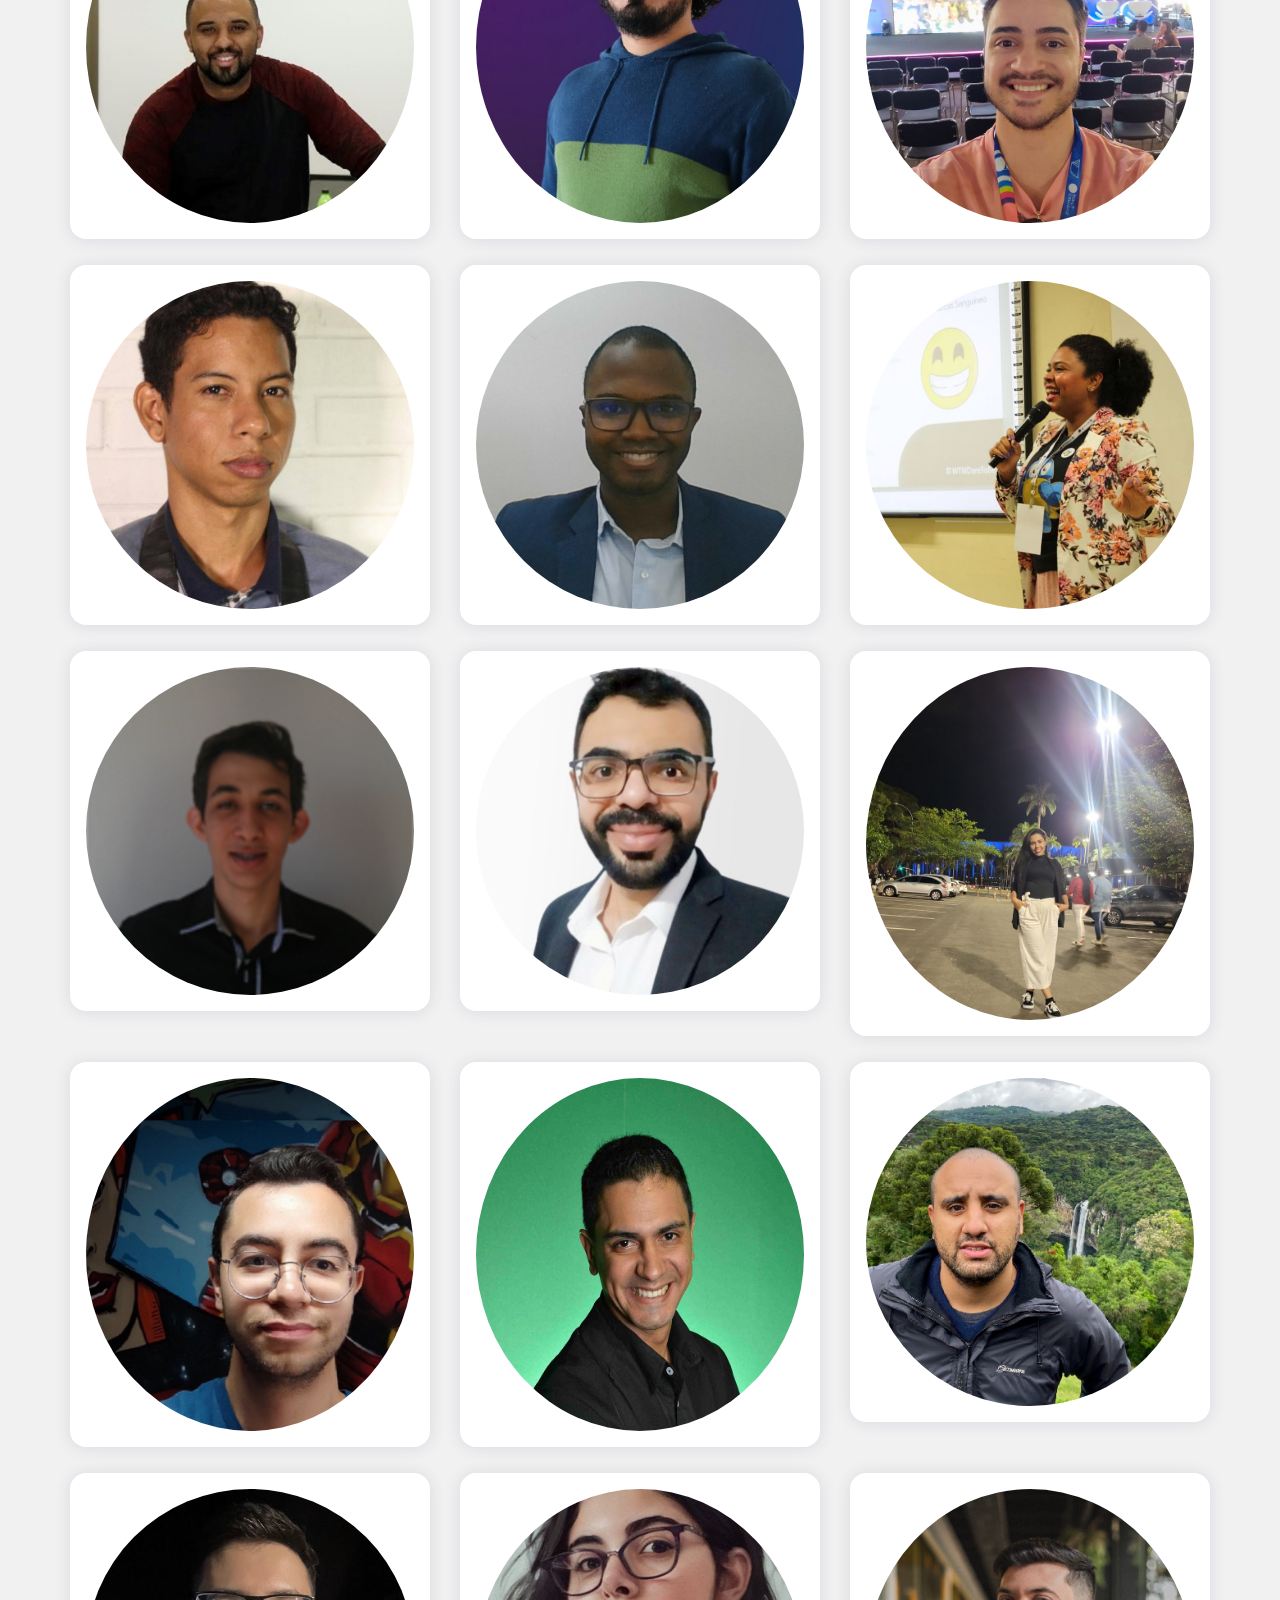
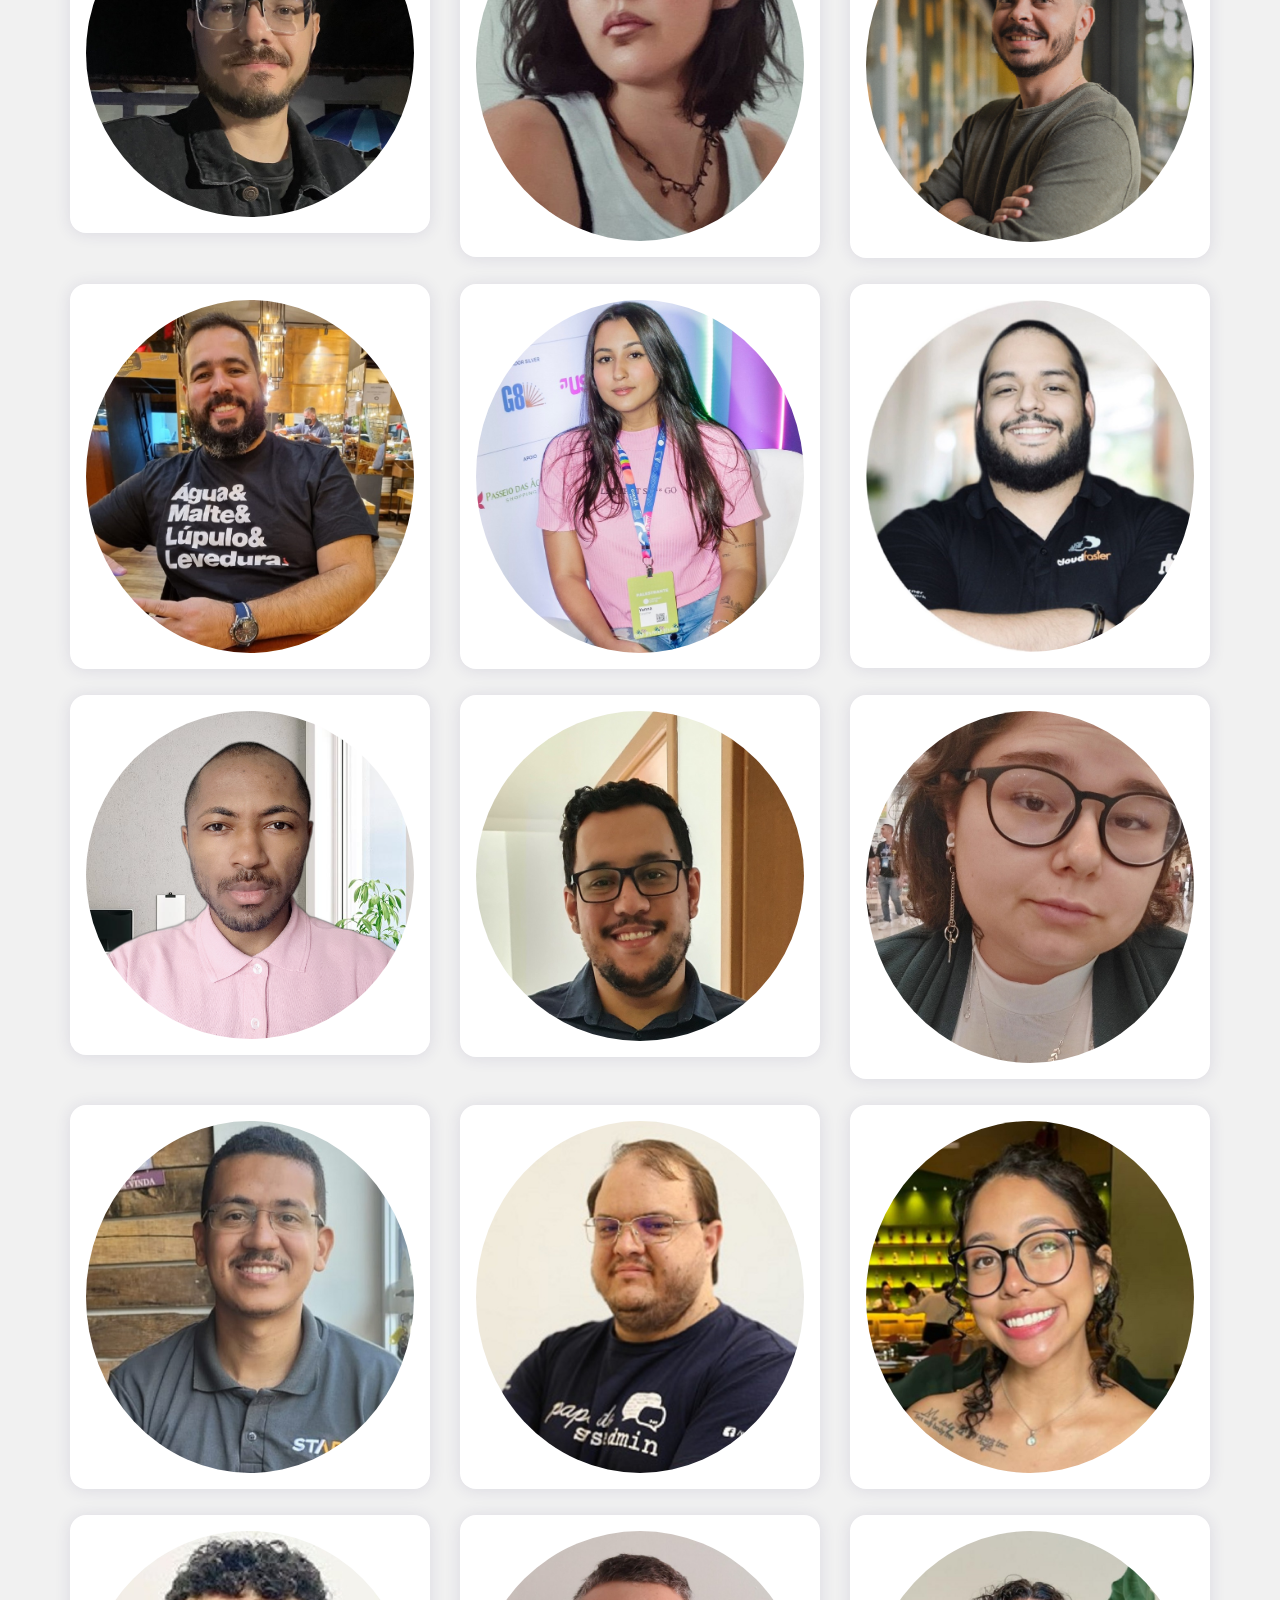
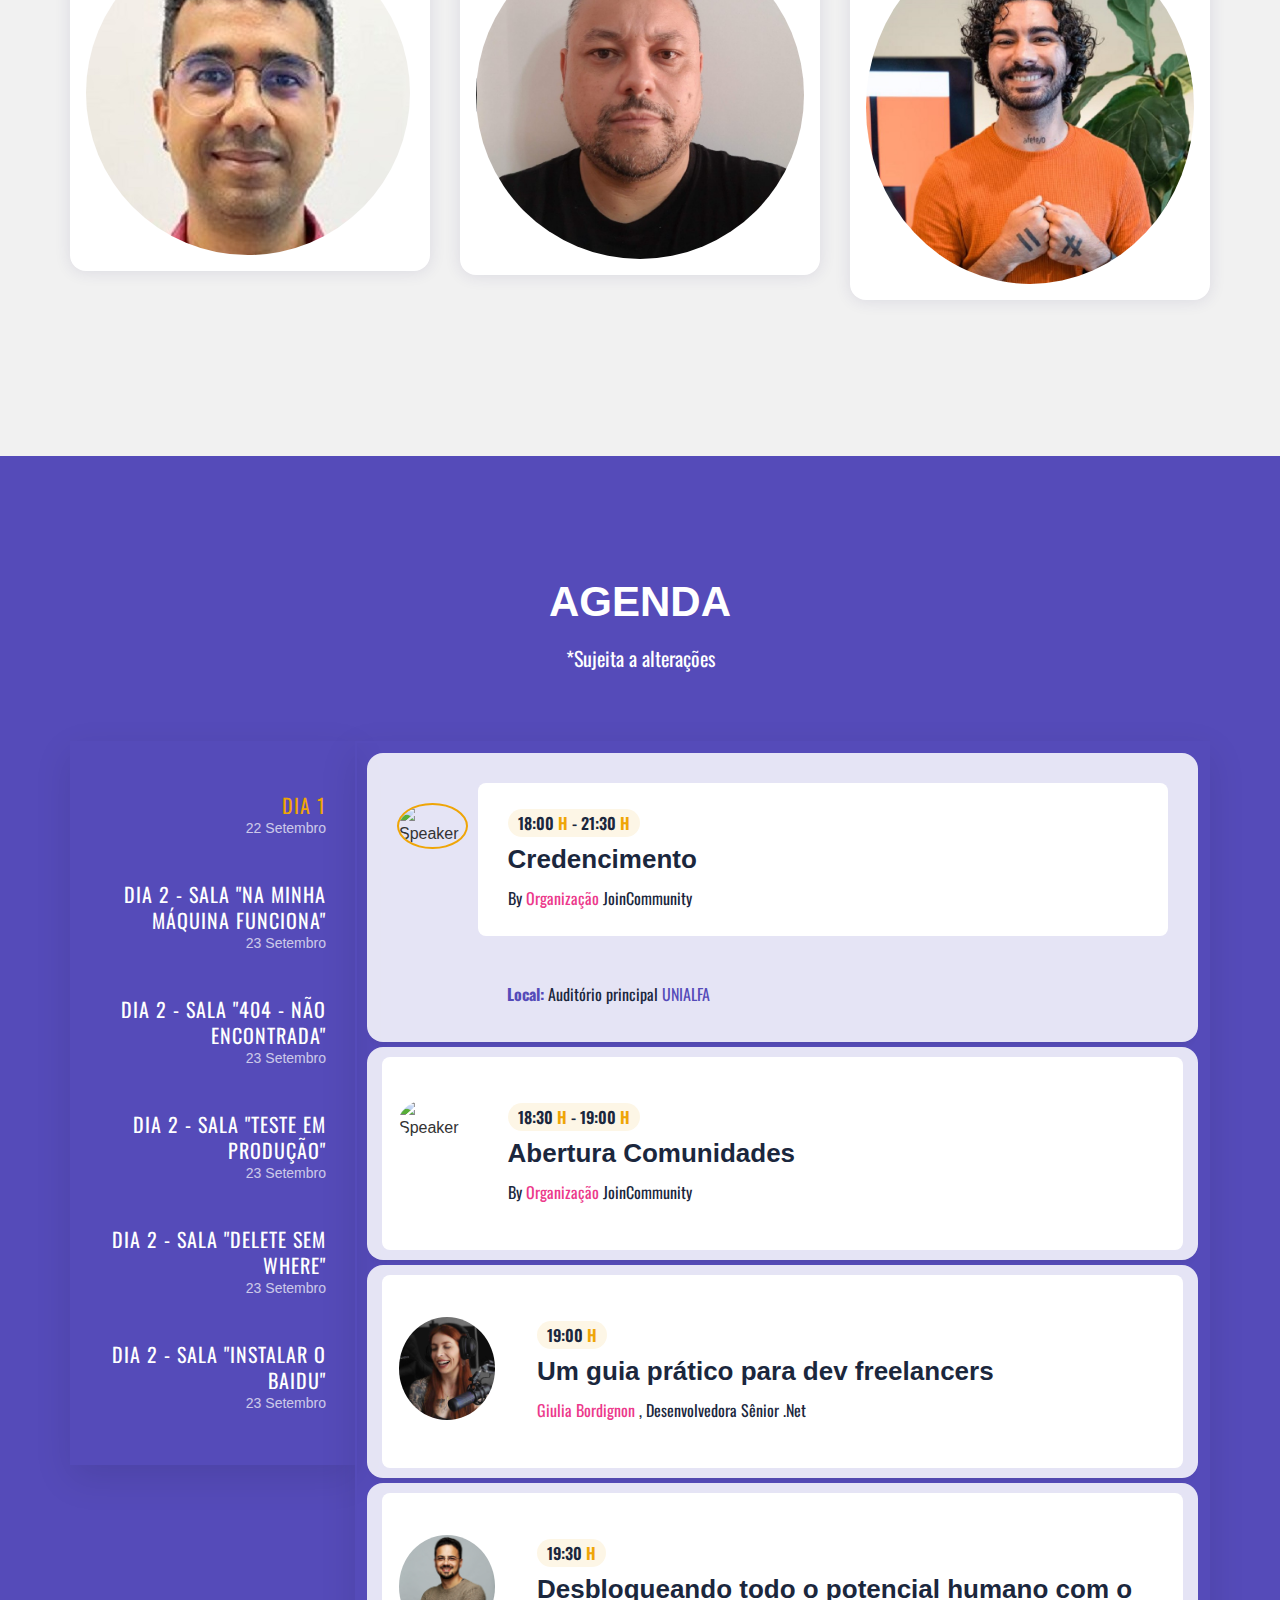
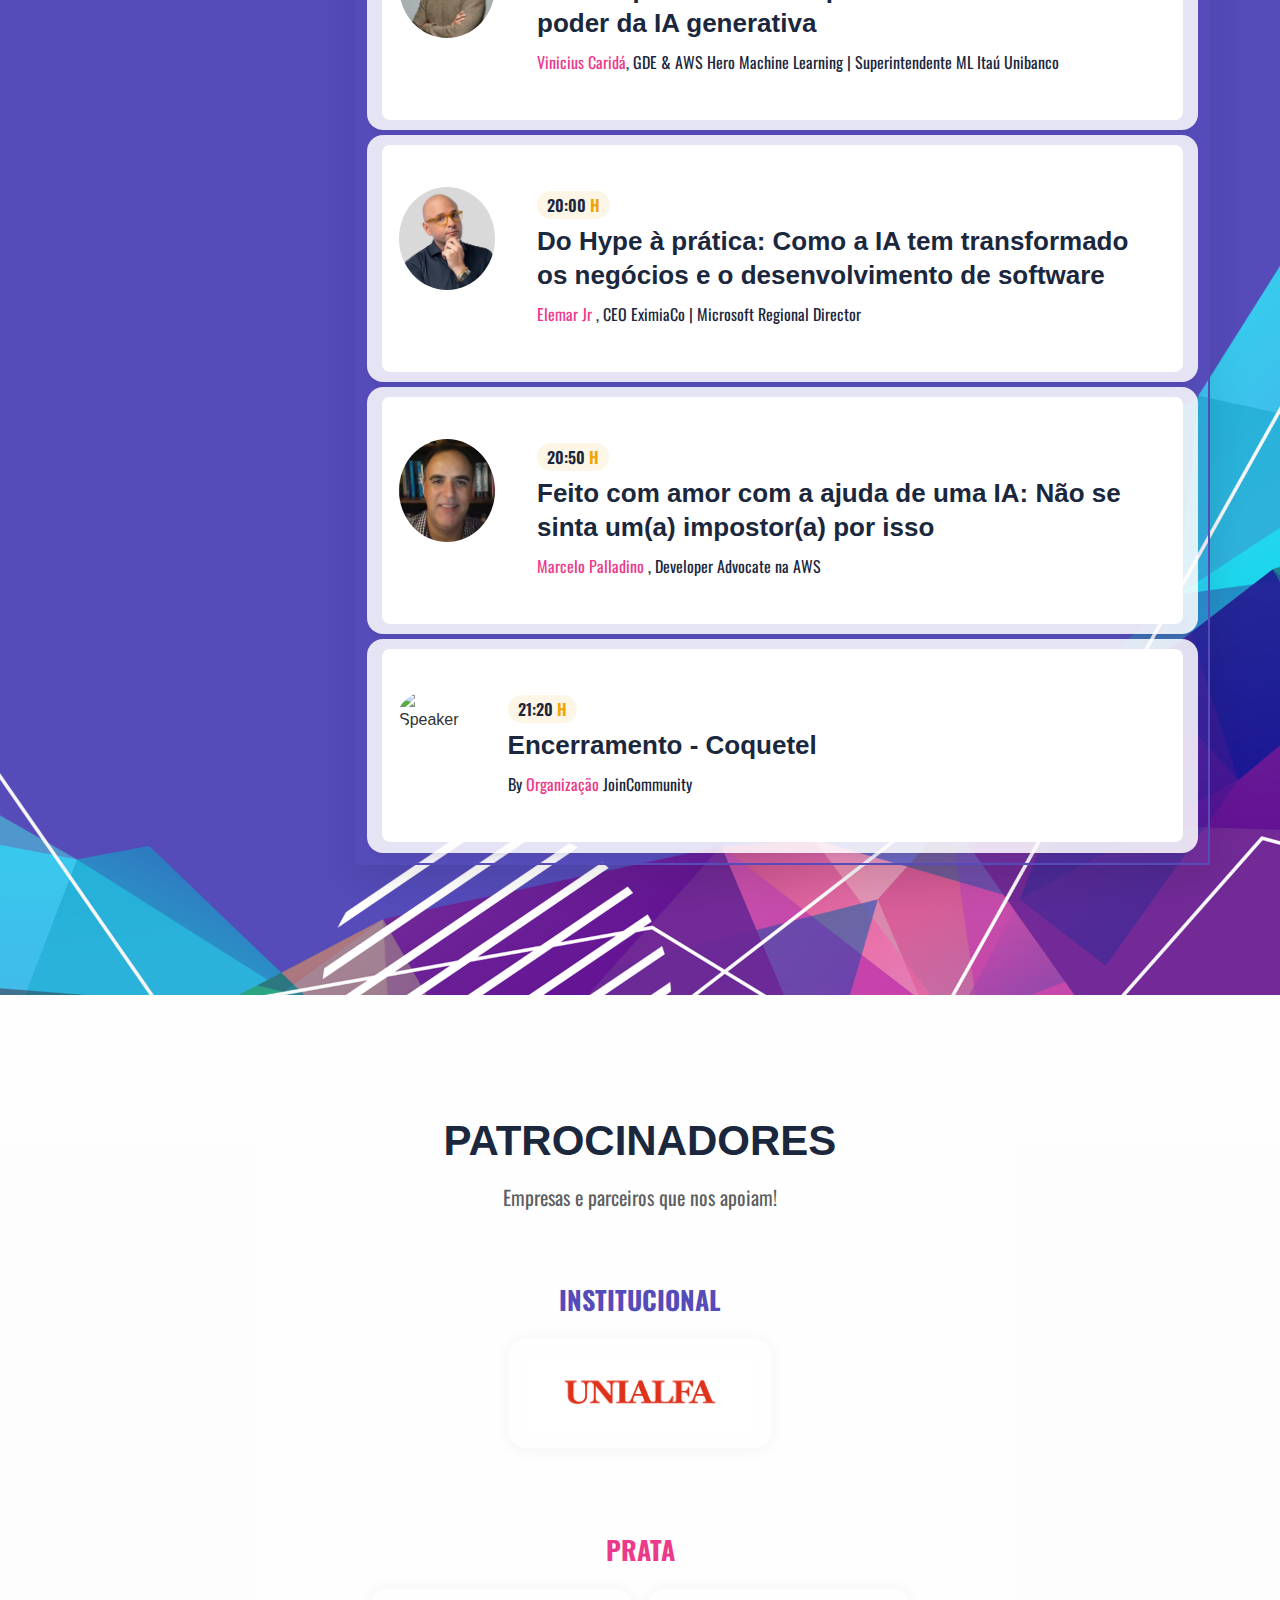
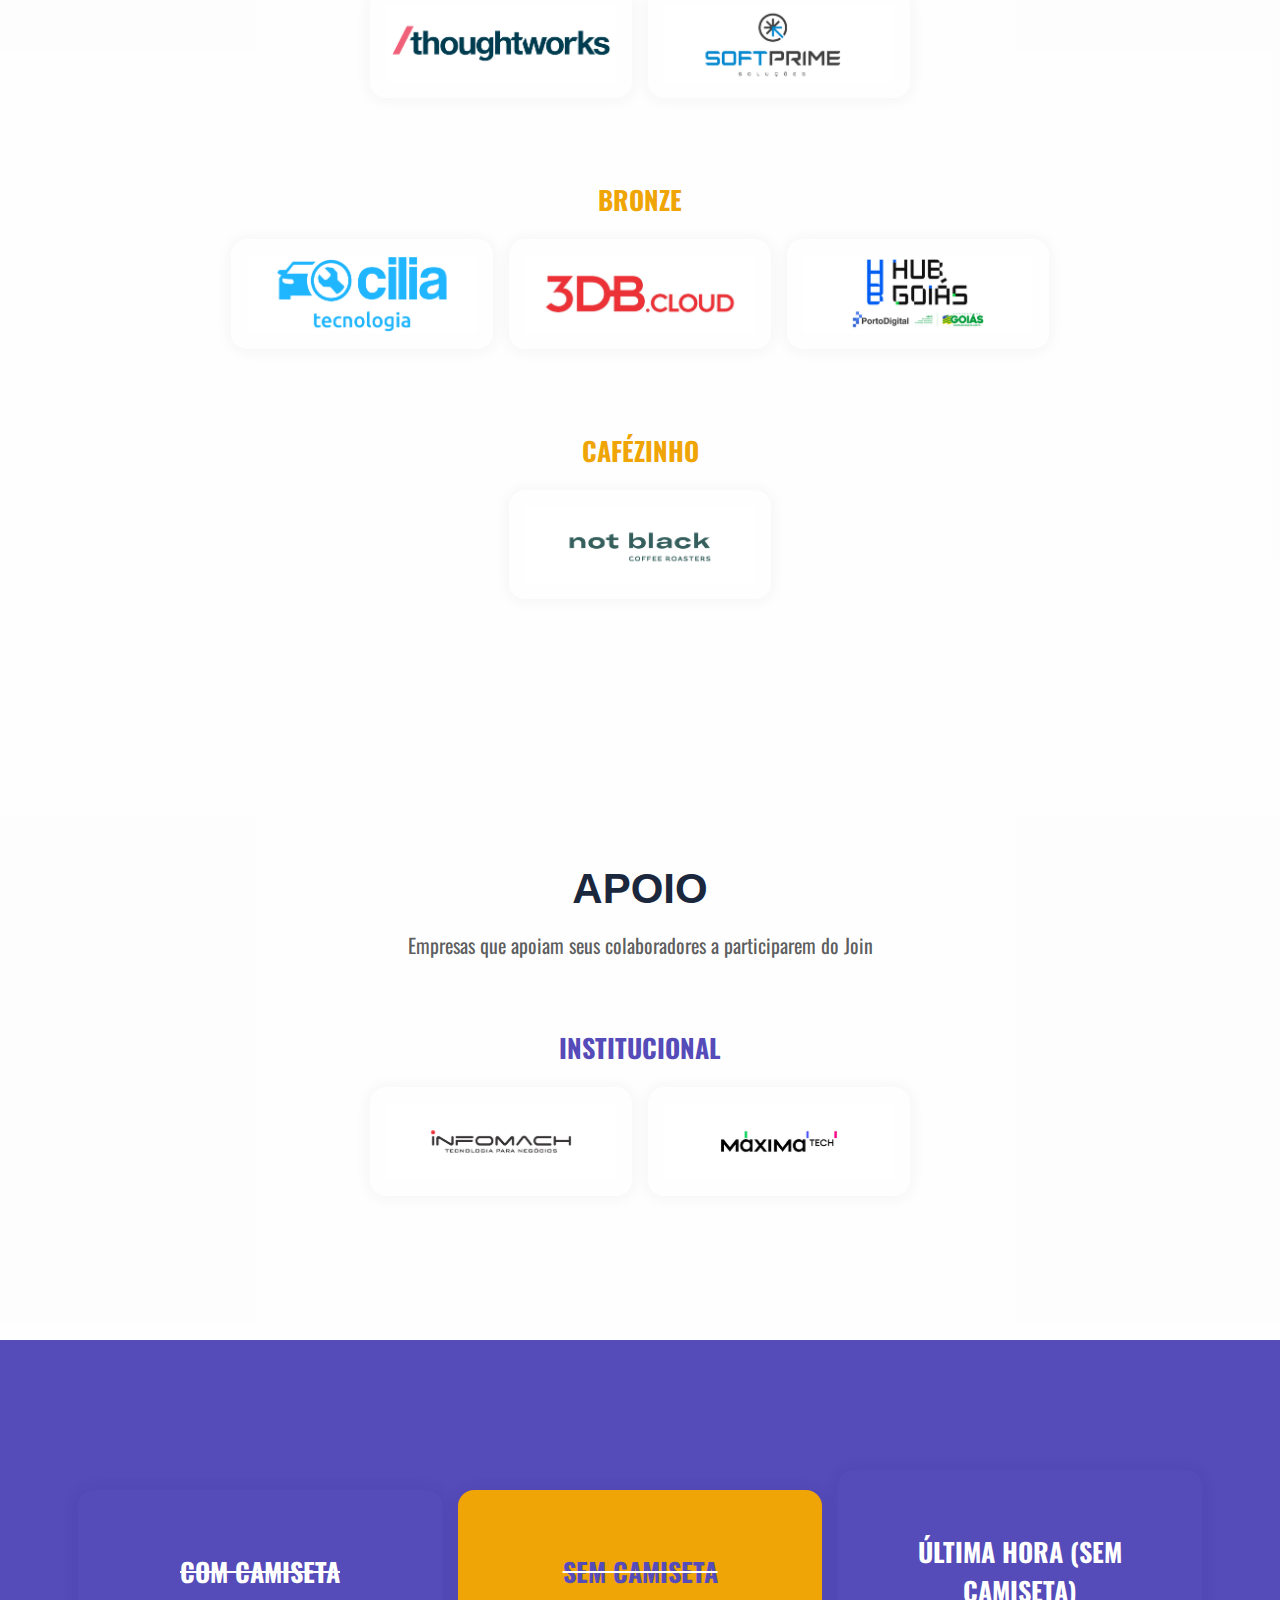
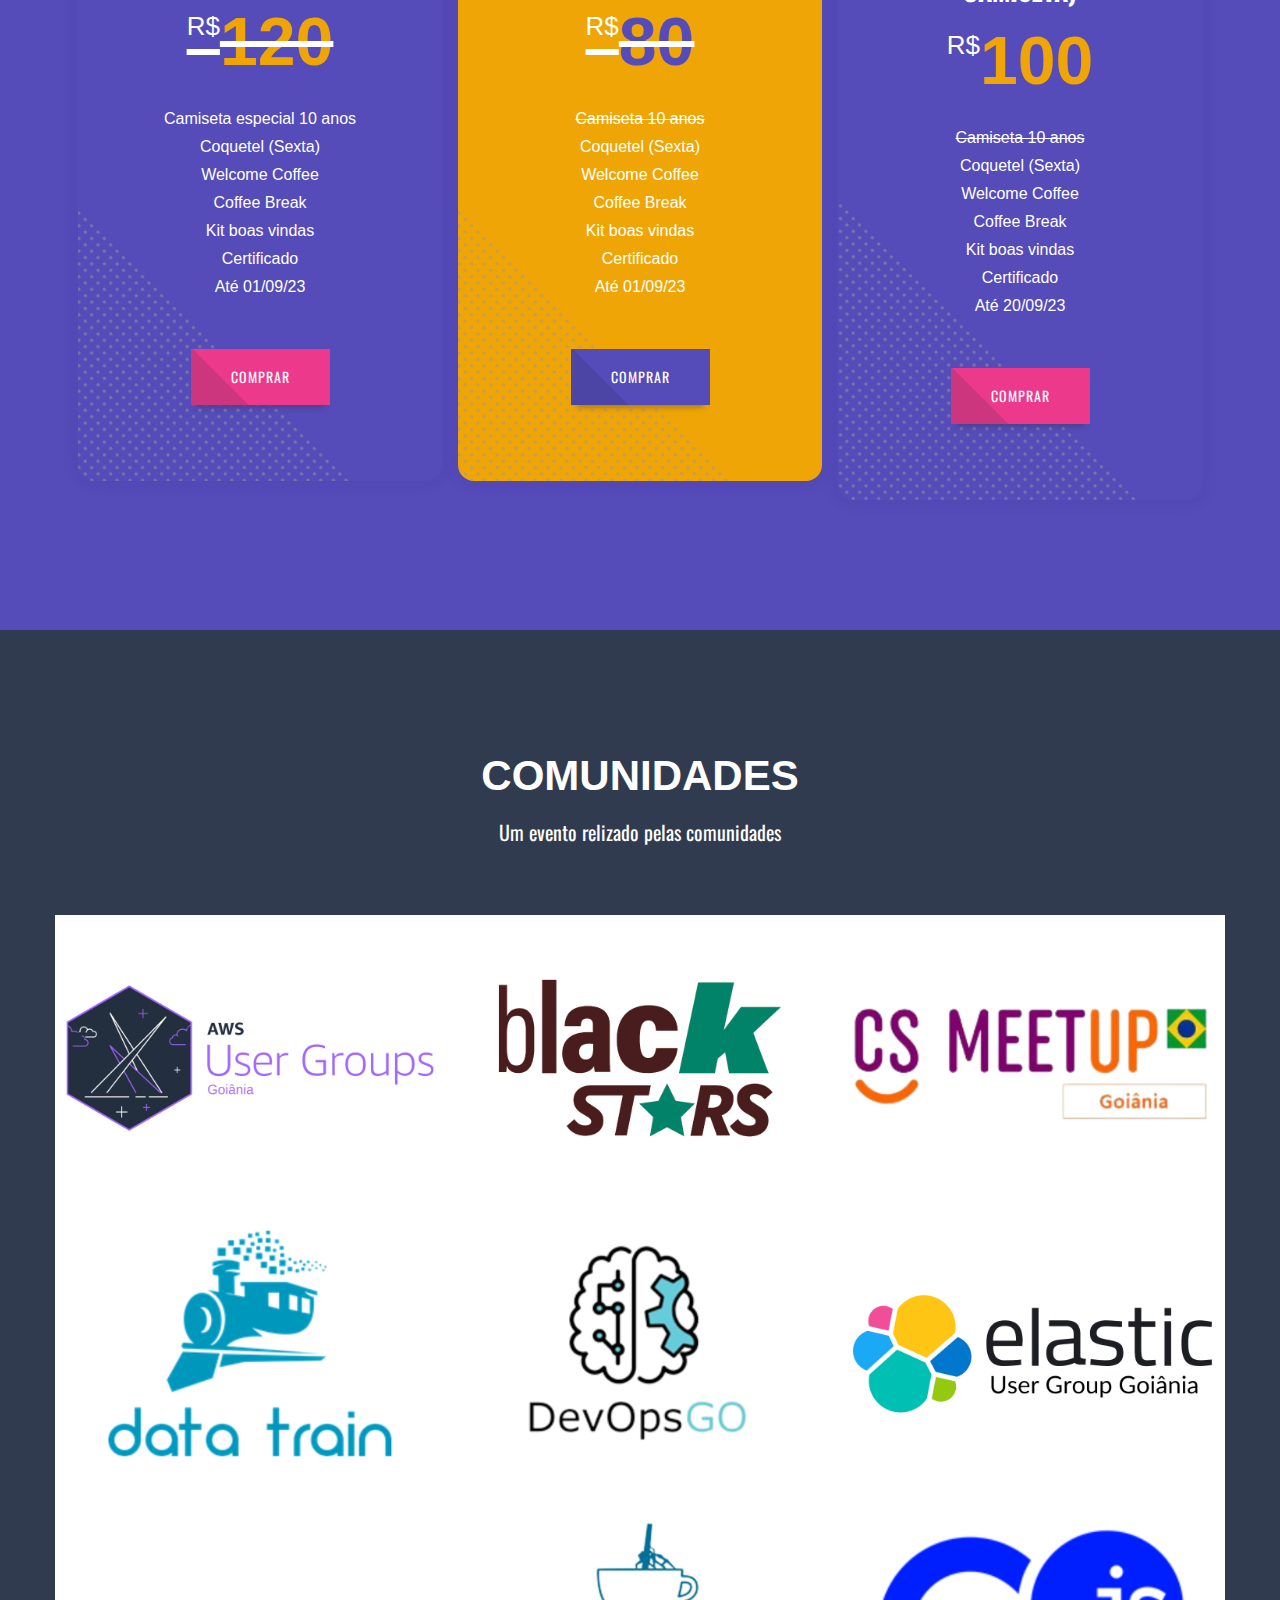
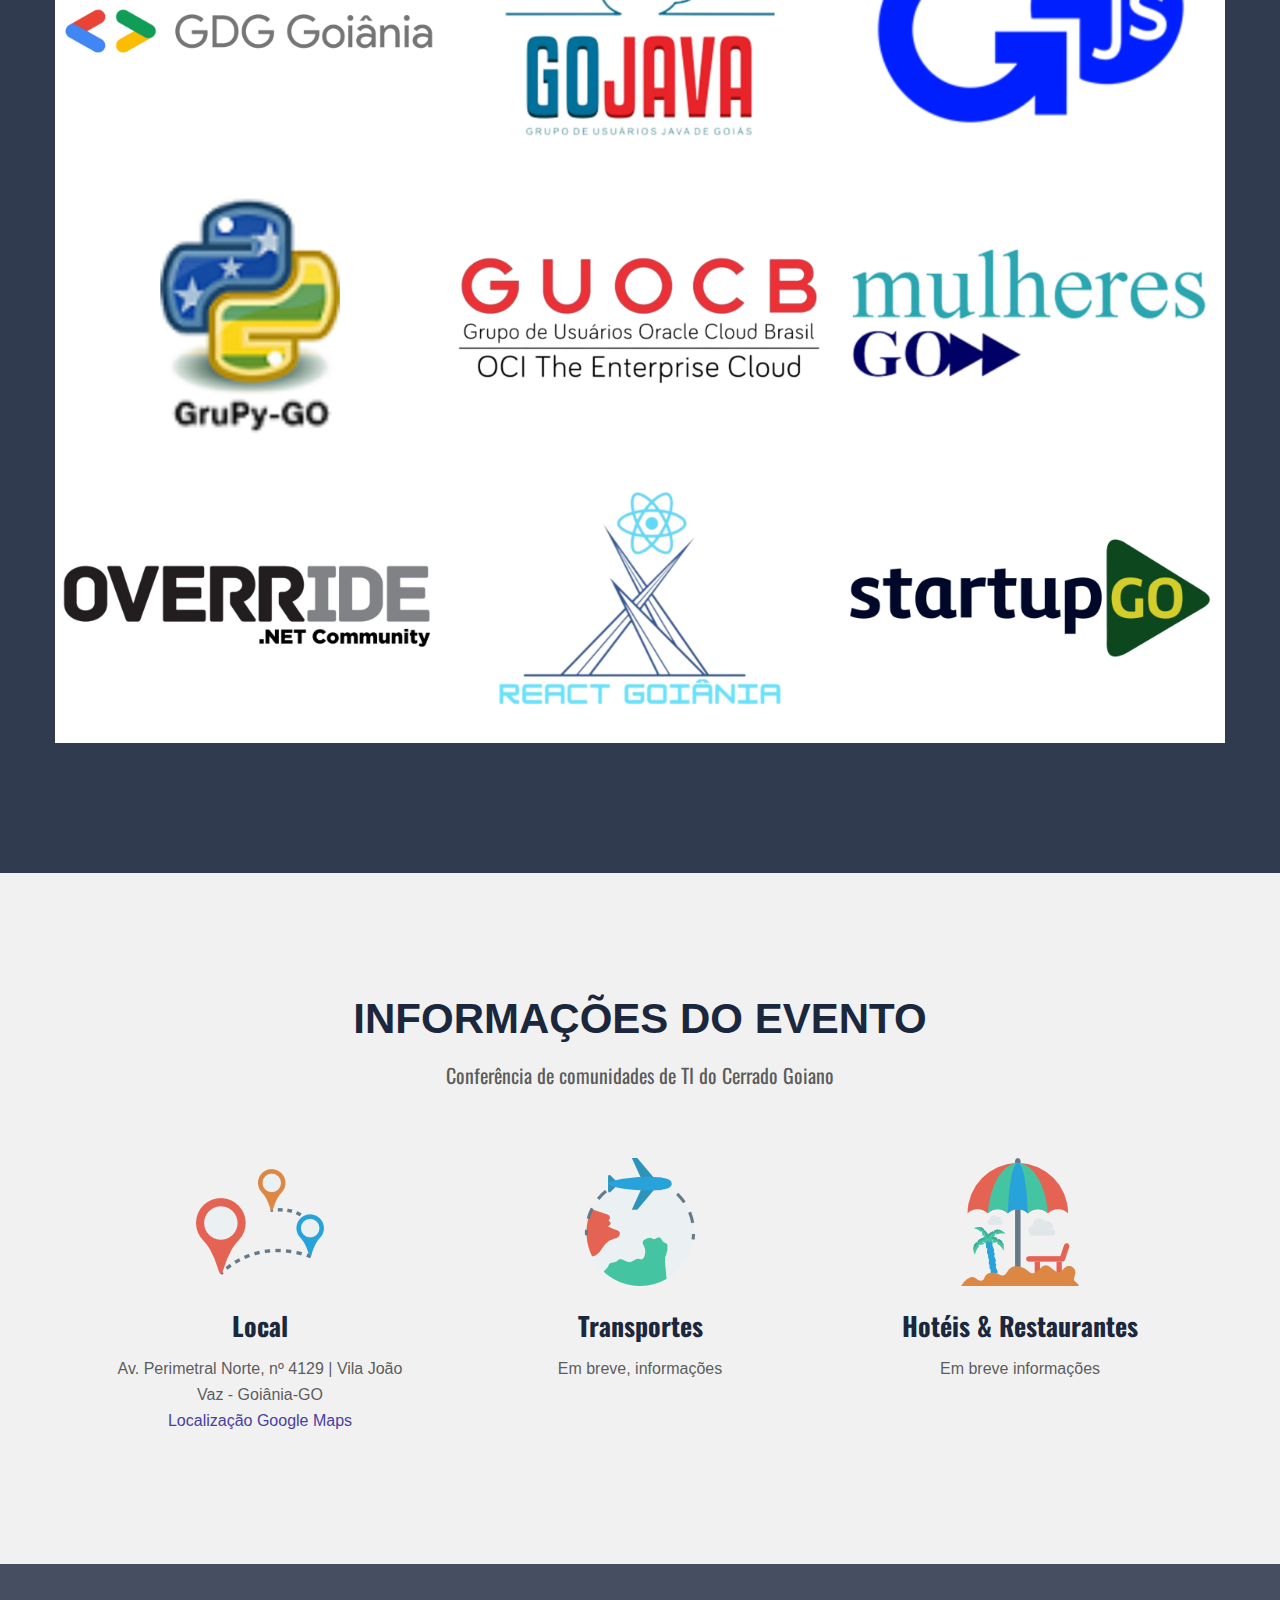
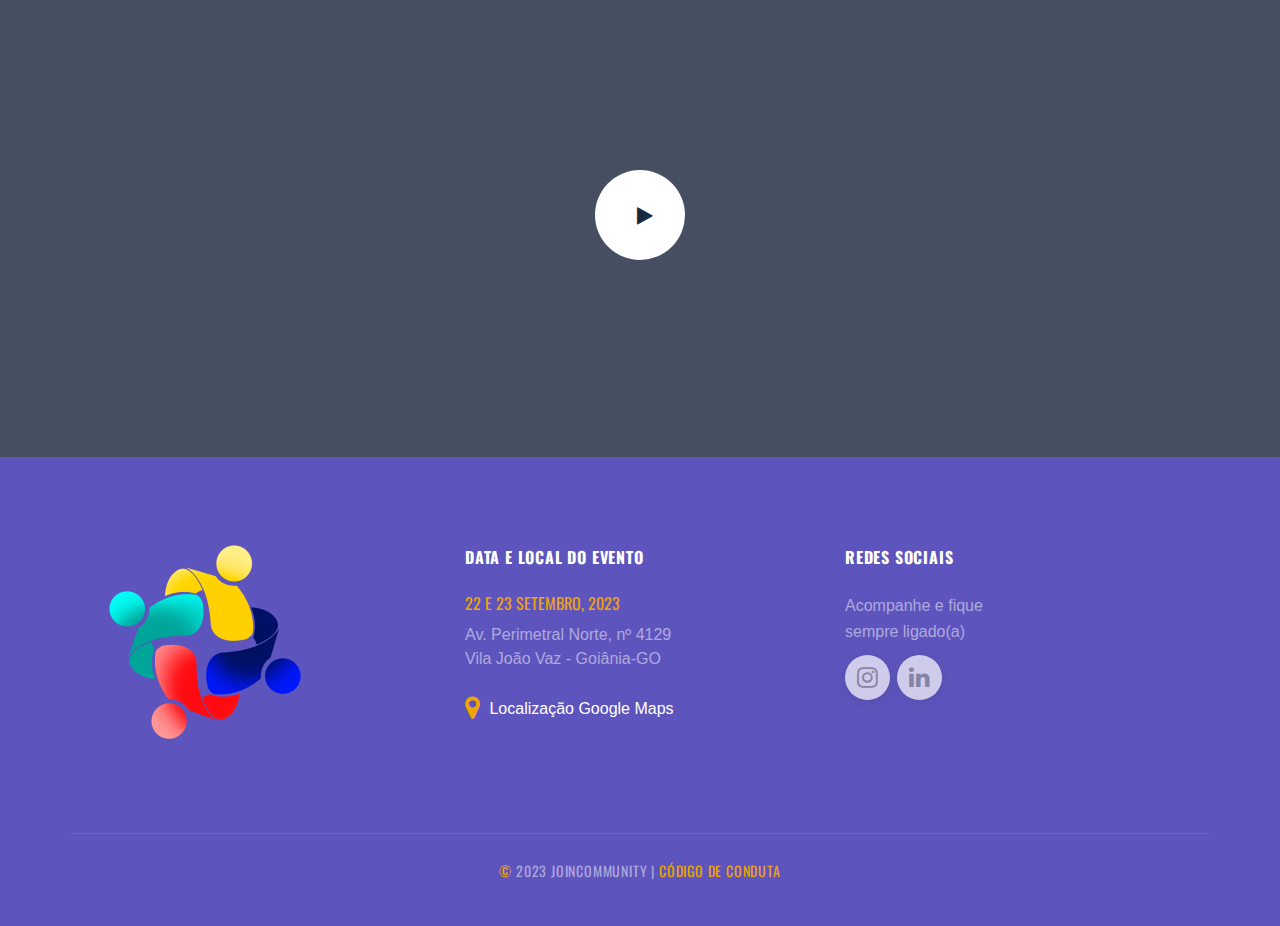
==== commit 8df77d9e: "update fotos palestrantes" ====
--- a/index.html
+++ b/index.html
@@ -489,6 +489,21 @@
                     <div class="col-xs-12 col-sm-6 col-md-4">
                         <div class="lgx-single-speaker lgx-single-speaker-circle">
                             <figure>
+                                <a class="profile-img"><img src="assets/img/speakers/ravenamatta2.jpeg" alt="Speaker"/></a>
+                                <figcaption>
+                                    <div class="social-group">
+                                    </div>
+                                    <div class="speaker-info">
+                                        <h3 class="title"><a>Ravena</a></h3>
+                                        <h4 class="subtitle">Gestora</h4>
+                                    </div>
+                                </figcaption>
+                            </figure>
+                        </div>
+                    </div>
+                    <div class="col-xs-12 col-sm-6 col-md-4">
+                        <div class="lgx-single-speaker lgx-single-speaker-circle">
+                            <figure>
                                 <a class="profile-img"><img src="assets/img/speakers/pedrofsn.jpeg" alt="Speaker"/></a>
                                 <figcaption>
                                     <div class="social-group">
@@ -506,13 +521,32 @@
                     <div class="col-xs-12 col-sm-6 col-md-4">
                         <div class="lgx-single-speaker lgx-single-speaker-circle">
                             <figure>
-                                <a class="profile-img"><img src="assets/img/speakers/ravenamatta2.jpeg" alt="Speaker"/></a>
+                                <a class="profile-img"><img src="assets/img/speakers/marciopalves.jpg" alt="Speaker"/></a>
                                 <figcaption>
                                     <div class="social-group">
+                                        <a class="sp-insta" href="https://www.instagram.com/mpalves89/"><i class="fa fa-instagram"></i></a>
+                                        <a class="sp-in" href="https://www.linkedin.com/in/m%C3%A1rcio-pereira-alves-65a6612a/"><i class="fa fa-linkedin"></i></a>
                                     </div>
                                     <div class="speaker-info">
-                                        <h3 class="title"><a>Ravena</a></h3>
-                                        <h4 class="subtitle">Gestora</h4>
+                                        <h3 class="title"><a>Márcio Alves</a></h3>
+                                        <h4 class="subtitle">Analista de programação na Info Sistemas</h4>
+                                    </div>
+                                </figcaption>
+                            </figure>
+                        </div>
+                    </div>
+                    <div class="col-xs-12 col-sm-6 col-md-4">
+                        <div class="lgx-single-speaker lgx-single-speaker-circle">
+                            <figure>
+                                <a class="profile-img"><img src="assets/img/speakers/beza.jpeg" alt="Speaker"/></a>
+                                <figcaption>
+                                    <div class="social-group">
+                                        <a class="sp-insta" href="https://instagram.com/bezarsand1"><i class="fa fa-instagram"></i></a>
+                                        <a class="sp-in" href="linkedin.com.br/in/bezarsnba"><i class="fa fa-linkedin"></i></a>
+                                    </div>
+                                    <div class="speaker-info">
+                                        <h3 class="title"><a>Bezaleel Silva</a></h3>
+                                        <h4 class="subtitle">Analista DevOps</h4>
                                     </div>
                                 </figcaption>
                             </figure>
@@ -520,6 +554,270 @@
                     </div>
                 </div>
                 <!--//.ROW3-->
+
+                <!--//.ROW4-->
+                <div class="row">   
+                    <div class="col-xs-12 col-sm-6 col-md-4">
+                        <div class="lgx-single-speaker lgx-single-speaker-circle">
+                            <figure>
+                                <a class="profile-img"><img src="assets/img/speakers/allistonaleixo.jpeg" alt="Speaker"/></a>
+                                <figcaption>
+                                    <div class="social-group">
+                                        <a class="sp-insta" href="https://instagram.com/alliston"><i class="fa fa-instagram"></i></a>
+                                        <a class="sp-in" href="https://linkedin.com/in/allistoncarlos"><i class="fa fa-linkedin"></i></a>
+                                    </div>
+                                    <div class="speaker-info">
+                                        <h3 class="title"><a>Alliston Carlos</a></h3>
+                                        <h4 class="subtitle">Engenheiro de software, especialista iOS</h4>
+                                    </div>
+                                </figcaption>
+                            </figure>
+                        </div>
+                    </div>
+                    <div class="col-xs-12 col-sm-6 col-md-4">
+                        <div class="lgx-single-speaker lgx-single-speaker-circle">
+                            <figure>
+                                <a class="profile-img"><img src="assets/img/speakers/FranciellySantos.jpeg" alt="Speaker"/></a>
+                                <figcaption>
+                                    <div class="social-group">
+                                        <a class="sp-insta" href="https://www.instagram.com/franms01/"><i class="fa fa-instagram"></i></a>
+                                        <a class="sp-in" href="https://www.linkedin.com/in/franms/"><i class="fa fa-linkedin"></i></a>
+                                    </div>
+                                    <div class="speaker-info">
+                                        <h3 class="title"><a>Fran Moraes</a></h3>
+                                        <h4 class="subtitle">Dev Android Senior no LuizaLabs</h4>
+                                    </div>
+                                </figcaption>
+                            </figure>
+                        </div>
+                    </div>
+                    <div class="col-xs-12 col-sm-6 col-md-4">
+                        <div class="lgx-single-speaker lgx-single-speaker-circle">
+                            <figure>
+                                <a class="profile-img"><img src="assets/img/speakers/MarioMarques.png" alt="Speaker"/></a>
+                                <figcaption>
+                                    <div class="social-group">
+                                        <a class="sp-insta" href="https://www.instagram.com/mariomarquescdr/"><i class="fa fa-instagram"></i></a>
+                                        <a class="sp-in" href="https://www.linkedin.com/in/m%C3%A1riomarques/"><i class="fa fa-linkedin"></i></a>
+                                    </div>
+                                    <div class="speaker-info">
+                                        <h3 class="title"><a>Mário Marques</a></h3>
+                                        <h4 class="subtitle">Especialista em Sucesso do cliente</h4>
+                                    </div>
+                                </figcaption>
+                            </figure>
+                        </div>
+                    </div>
+                    <div class="col-xs-12 col-sm-6 col-md-4">
+                        <div class="lgx-single-speaker lgx-single-speaker-circle">
+                            <figure>
+                                <a class="profile-img"><img src="assets/img/speakers/leandrosilva.jpeg" alt="Speaker"/></a>
+                                <figcaption>
+                                    <div class="social-group">
+                                        <a class="sp-insta" href="https://www.instagram.com/leandrolopes_silva/"><i class="fa fa-instagram"></i></a>
+                                        <a class="sp-in" href="https://www.linkedin.com/in/leandrosilva/"><i class="fa fa-linkedin"></i></a>
+                                    </div>
+                                    <div class="speaker-info">
+                                        <h3 class="title"><a>Leandro Silva</a></h3>
+                                        <h4 class="subtitle">Arquiteto de Soluções Linux na Oracle do Brasil</h4>
+                                    </div>
+                                </figcaption>
+                            </figure>
+                        </div>
+                    </div>
+                    <div class="col-xs-12 col-sm-6 col-md-4">
+                        <div class="lgx-single-speaker lgx-single-speaker-circle">
+                            <figure>
+                                <a class="profile-img"><img src="assets/img/speakers/yannacaroline.jpeg" alt="Speaker"/></a>
+                                <figcaption>
+                                    <div class="social-group">
+                                        <a class="sp-insta" href="https://instagram.com/yannacaroline"><i class="fa fa-instagram"></i></a>
+                                        <a class="sp-in" href="https://www.linkedin.com/in/yanna-caroline-483654148"><i class="fa fa-linkedin"></i></a>
+                                    </div>
+                                    <div class="speaker-info">
+                                        <h3 class="title"><a>Yanna Caroline</a></h3>
+                                        <h4 class="subtitle">Product Designer e professora de Design Ui e Ux</h4>
+                                    </div>
+                                </figcaption>
+                            </figure>
+                        </div>
+                    </div>
+                    <div class="col-xs-12 col-sm-6 col-md-4">
+                        <div class="lgx-single-speaker lgx-single-speaker-circle">
+                            <figure>
+                                <a class="profile-img"><img src="assets/img/speakers/luizmachado.jpeg" alt="Speaker"/></a>
+                                <figcaption>
+                                    <div class="social-group">
+                                        <a class="sp-insta" href="https://instagram.com/luizmachadoaws"><i class="fa fa-instagram"></i></a>
+                                        <a class="sp-in" href="https://www.linkedin.com/in/luizmachadoaws/"><i class="fa fa-linkedin"></i></a>
+                                    </div>
+                                    <div class="speaker-info">
+                                        <h3 class="title"><a>Luiz Machado</a></h3>
+                                        <h4 class="subtitle">Arquiteto de Soluções Cloud</h4>
+                                    </div>
+                                </figcaption>
+                            </figure>
+                        </div>
+                    </div>
+                </div>
+                <!--//.ROW4-->
+
+                <!--//.ROW5-->
+                <div class="row">   
+                    <div class="col-xs-12 col-sm-6 col-md-4">
+                        <div class="lgx-single-speaker lgx-single-speaker-circle">
+                            <figure>
+                                <a class="profile-img"><img src="assets/img/speakers/marciocunha.png" alt="Speaker"/></a>
+                                <figcaption>
+                                    <div class="social-group">
+                                        <a class="sp-in" href="https://www.linkedin.com/in/marciosc30"><i class="fa fa-linkedin"></i></a>
+                                    </div>
+                                    <div class="speaker-info">
+                                        <h3 class="title"><a>Marcio Cunha</a></h3>
+                                        <h4 class="subtitle">Analista de Infraestrutura</h4>
+                                    </div>
+                                </figcaption>
+                            </figure>
+                        </div>
+                    </div>
+                    <div class="col-xs-12 col-sm-6 col-md-4">
+                        <div class="lgx-single-speaker lgx-single-speaker-circle">
+                            <figure>
+                                <a class="profile-img"><img src="assets/img/speakers/adrianotanaka.jpg" alt="Speaker"/></a>
+                                <figcaption>
+                                    <div class="social-group">
+                                        <a class="sp-in" href="https://www.linkedin.com/in/adrianotanaka/"><i class="fa fa-linkedin"></i></a>
+                                    </div>
+                                    <div class="speaker-info">
+                                        <h3 class="title"><a>Adriano Tanaka</a></h3>
+                                        <h4 class="subtitle">Arquiteto de soluções Cloud</h4>
+                                    </div>
+                                </figcaption>
+                            </figure>
+                        </div>
+                    </div>
+                    <div class="col-xs-12 col-sm-6 col-md-4">
+                        <div class="lgx-single-speaker lgx-single-speaker-circle">
+                            <figure>
+                                <a class="profile-img"><img src="assets/img/speakers/camilachristina.jpg" alt="Speaker"/></a>
+                                <figcaption>
+                                    <div class="social-group">
+                                        <a class="sp-insta" href="https://instagram.com/camiiismoreira"><i class="fa fa-instagram"></i></a>
+                                        <a class="sp-in" href="https://www.linkedin.com/in/camis-moreira-5b2b8ab4"><i class="fa fa-linkedin"></i></a>
+                                    </div>
+                                    <div class="speaker-info">
+                                        <h3 class="title"><a>Camis moreira</a></h3>
+                                        <h4 class="subtitle">Senior Analyst at Accenture </h4>
+                                    </div>
+                                </figcaption>
+                            </figure>
+                        </div>
+                    </div>
+                    <div class="col-xs-12 col-sm-6 col-md-4">
+                        <div class="lgx-single-speaker lgx-single-speaker-circle">
+                            <figure>
+                                <a class="profile-img"><img src="assets/img/speakers/caiosousa.jpeg" alt="Speaker"/></a>
+                                <figcaption>
+                                    <div class="social-group">
+                                        <a class="sp-in" href="https://www.linkedin.com/in/caiosousa2015/"><i class="fa fa-linkedin"></i></a>
+                                    </div>
+                                    <div class="speaker-info">
+                                        <h3 class="title"><a>Caio Sousa</a></h3>
+                                        <h4 class="subtitle">Arquiteto de Software</h4>
+                                    </div>
+                                </figcaption>
+                            </figure>
+                        </div>
+                    </div>
+                    <div class="col-xs-12 col-sm-6 col-md-4">
+                        <div class="lgx-single-speaker lgx-single-speaker-circle">
+                            <figure>
+                                <a class="profile-img"><img src="assets/img/speakers/linuxman.jpg" alt="Speaker"/></a>
+                                <figcaption>
+                                    <div class="social-group">
+                                        <a class="sp-insta" href="https://instagram.com/paposysadmin"><i class="fa fa-instagram"></i></a>
+                                        <a class="sp-in" href="https://www.linkedin.com/in/linuxmen/"><i class="fa fa-linkedin"></i></a>
+                                    </div>
+                                    <div class="speaker-info">
+                                        <h3 class="title"><a>Christiano Linuxmen</a></h3>
+                                        <h4 class="subtitle">Community Manager Papo de Sysadmin, Speaker and AWS UG Leader</h4>
+                                    </div>
+                                </figcaption>
+                            </figure>
+                        </div>
+                    </div>
+                    <div class="col-xs-12 col-sm-6 col-md-4">
+                        <div class="lgx-single-speaker lgx-single-speaker-circle">
+                            <figure>
+                                <a class="profile-img"><img src="assets/img/speakers/PallomaLobo.jpeg" alt="Speaker"/></a>
+                                <figcaption>
+                                    <div class="social-group">
+                                        <a class="sp-in" href="https://www.linkedin.com/in/pallomalobo/"><i class="fa fa-linkedin"></i></a>
+                                    </div>
+                                    <div class="speaker-info">
+                                        <h3 class="title"><a>Palloma Lobo</a></h3>
+                                        <h4 class="subtitle">Engenheira Android Sênior</h4>
+                                    </div>
+                                </figcaption>
+                            </figure>
+                        </div>
+                    </div>
+                </div>
+                <!--//.ROW5-->
+
+                <!--//.ROW6-->
+                <div class="row">   
+                    <div class="col-xs-12 col-sm-6 col-md-4">
+                        <div class="lgx-single-speaker lgx-single-speaker-circle">
+                            <figure>
+                                <a class="profile-img"><img src="assets/img/speakers/rafaelsouza.jpg" alt="Speaker"/></a>
+                                <figcaption>
+                                    <div class="social-group">
+                                    </div>
+                                    <div class="speaker-info">
+                                        <h3 class="title"><a>Rafael Bleidi</a></h3>
+                                        <h4 class="subtitle">Arquiteto de Software na Betha Sistemas</h4>
+                                    </div>
+                                </figcaption>
+                            </figure>
+                        </div>
+                    </div>
+                    <div class="col-xs-12 col-sm-6 col-md-4">
+                        <div class="lgx-single-speaker lgx-single-speaker-circle">
+                            <figure>
+                                <a class="profile-img"><img src="assets/img/speakers/wedersousa.png" alt="Speaker"/></a>
+                                <figcaption>
+                                    <div class="social-group">
+                                        <a class="sp-insta" href="https://www.instagram.com/sousaweder"><i class="fa fa-instagram"></i></a>
+                                        <a class="sp-in" href="https://www.linkedin.com/in/wedermarianodesousa/"><i class="fa fa-linkedin"></i></a>
+                                    </div>
+                                    <div class="speaker-info">
+                                        <h3 class="title"><a>Weder Sousa</a></h3>
+                                        <h4 class="subtitle">Senior System Analyst - Grupo GFT</h4>
+                                    </div>
+                                </figcaption>
+                            </figure>
+                        </div>
+                    </div>
+                    <div class="col-xs-12 col-sm-6 col-md-4">
+                        <div class="lgx-single-speaker lgx-single-speaker-circle">
+                            <figure>
+                                <a class="profile-img"><img src="assets/img/speakers/roldao.jpg" alt="Speaker"/></a>
+                                <figcaption>
+                                    <div class="social-group">
+                                        <a class="sp-insta" href="https://instagram.com/olaroldao"><i class="fa fa-instagram"></i></a>
+                                        <a class="sp-in" href="https://www.linkedin.com/in/roldaobarros"><i class="fa fa-linkedin"></i></a>
+                                    </div>
+                                    <div class="speaker-info">
+                                        <h3 class="title"><a>Roldão Barros Jr</a></h3>
+                                        <h4 class="subtitle">Community Manager</h4>
+                                    </div>
+                                </figcaption>
+                            </figure>
+                        </div>
+                    </div>
+                </div>
+                <!--//.ROW5-->
 
             </div>
             <!-- //.CONTAINER -->
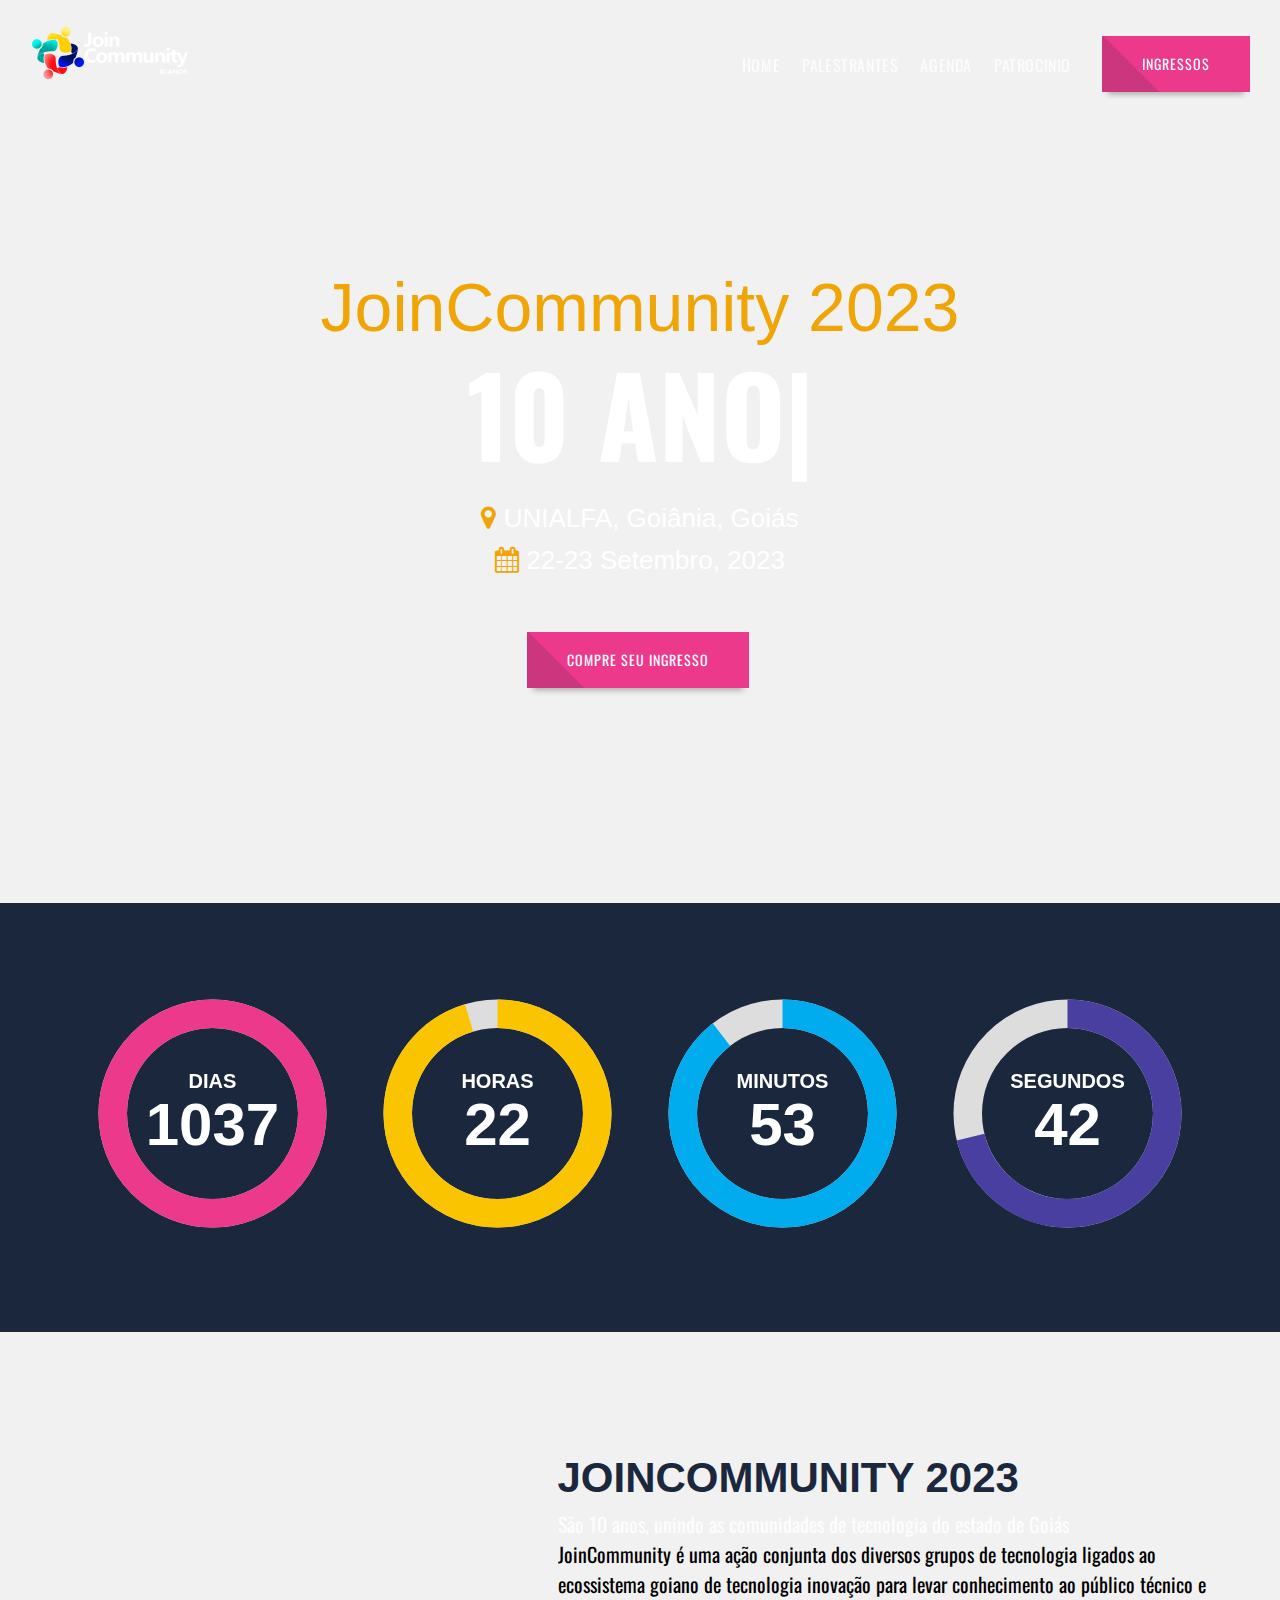
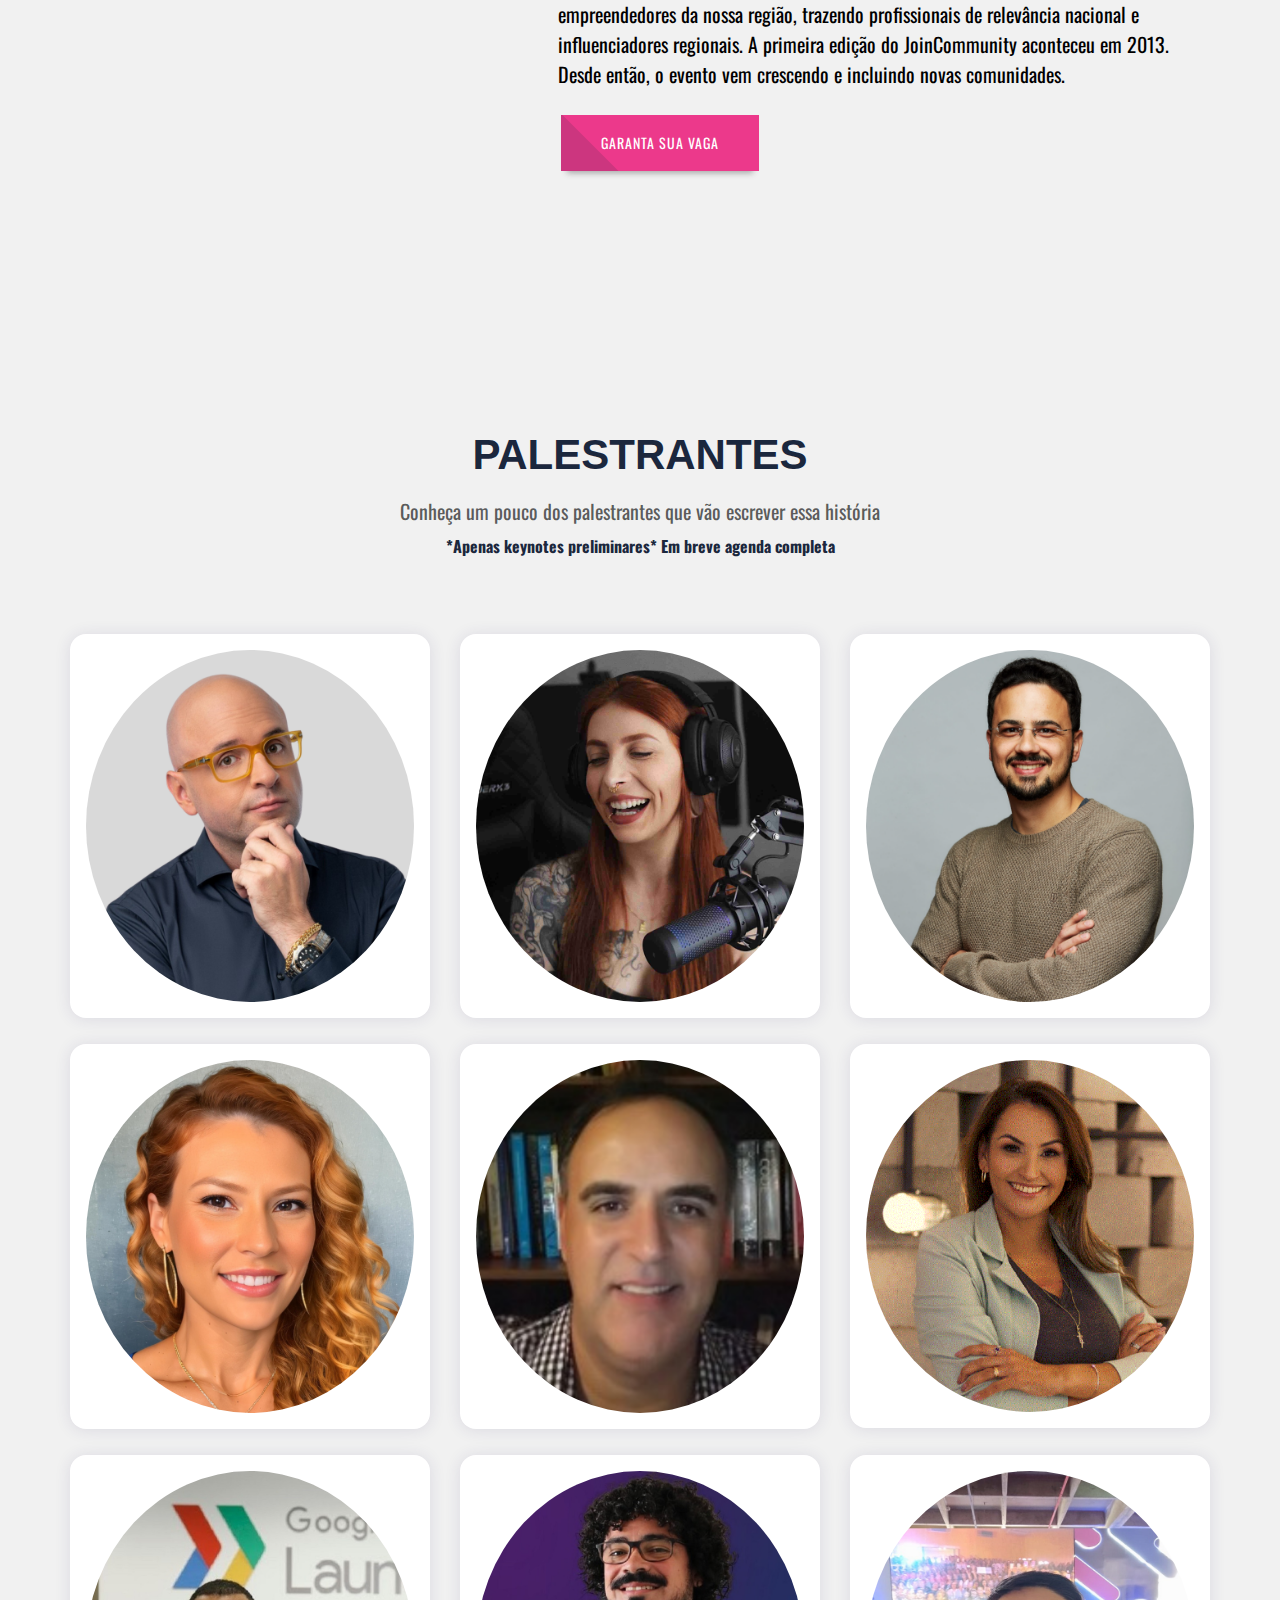
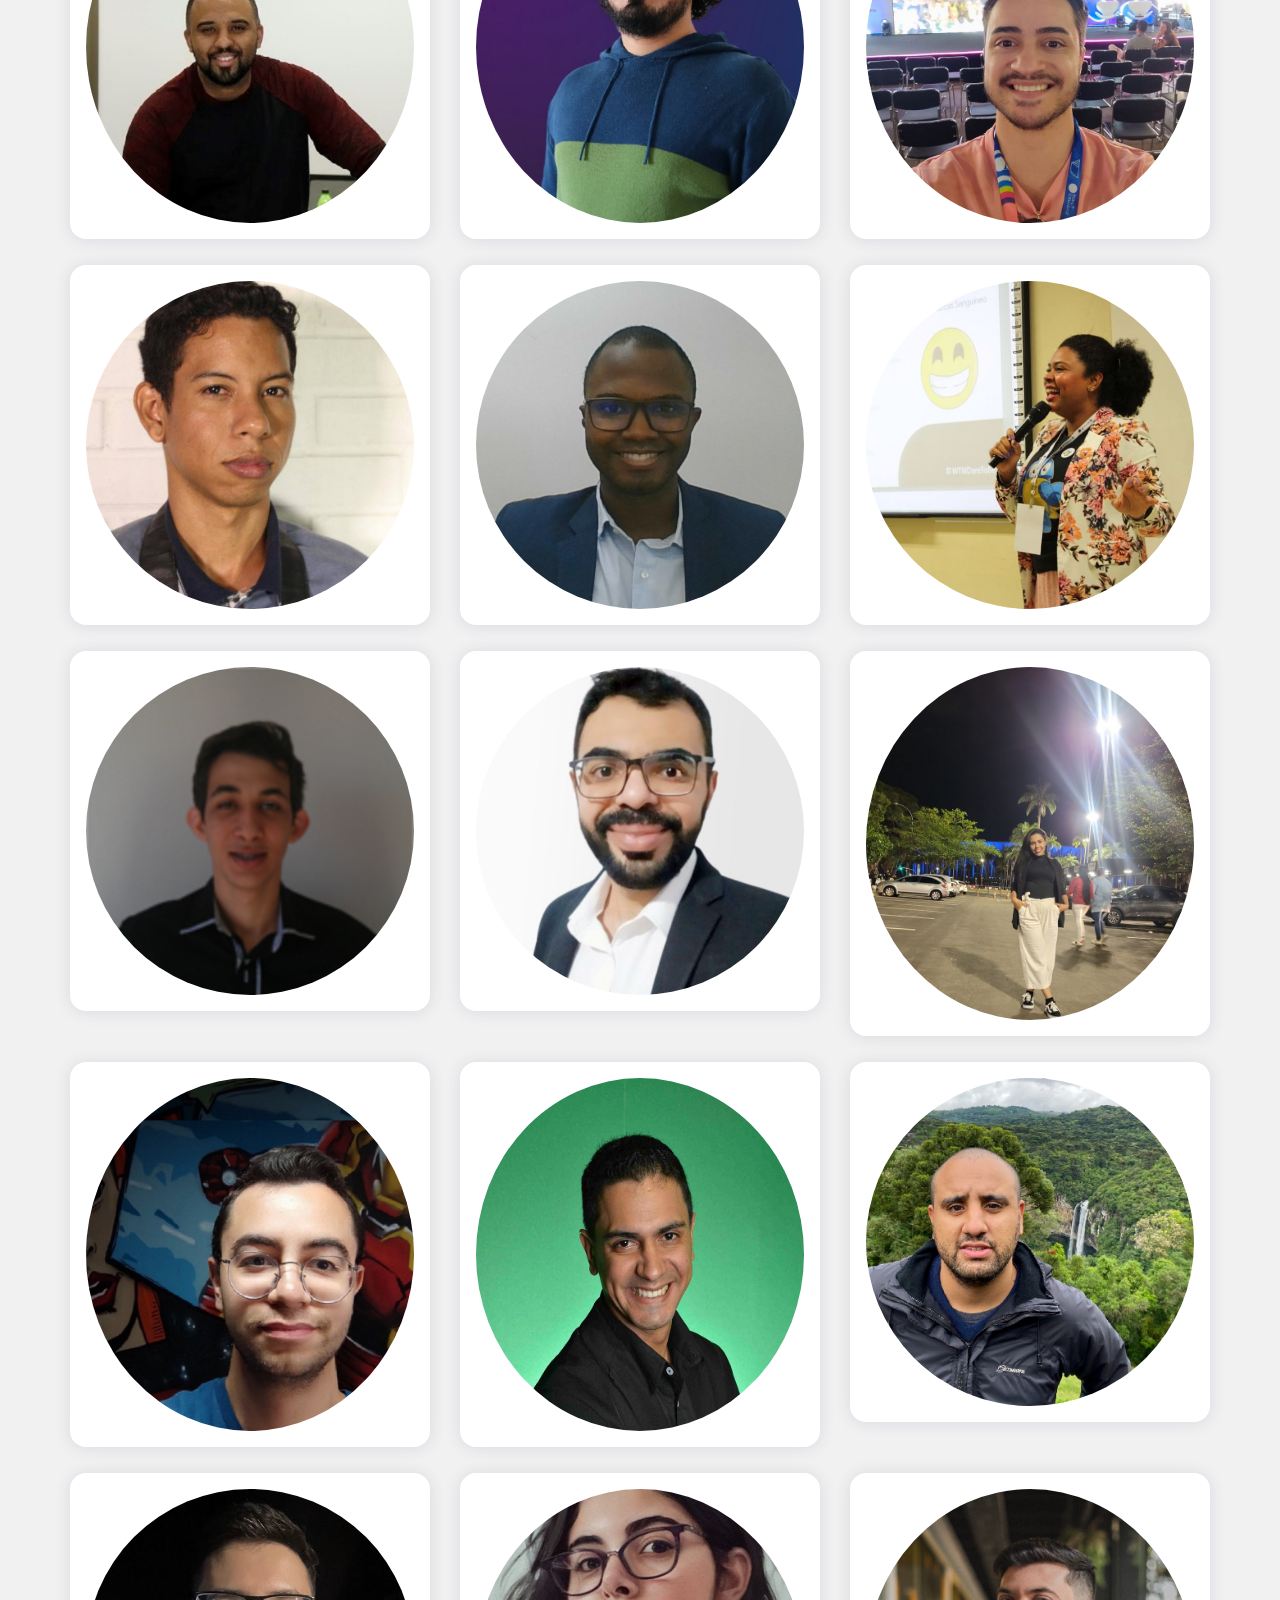
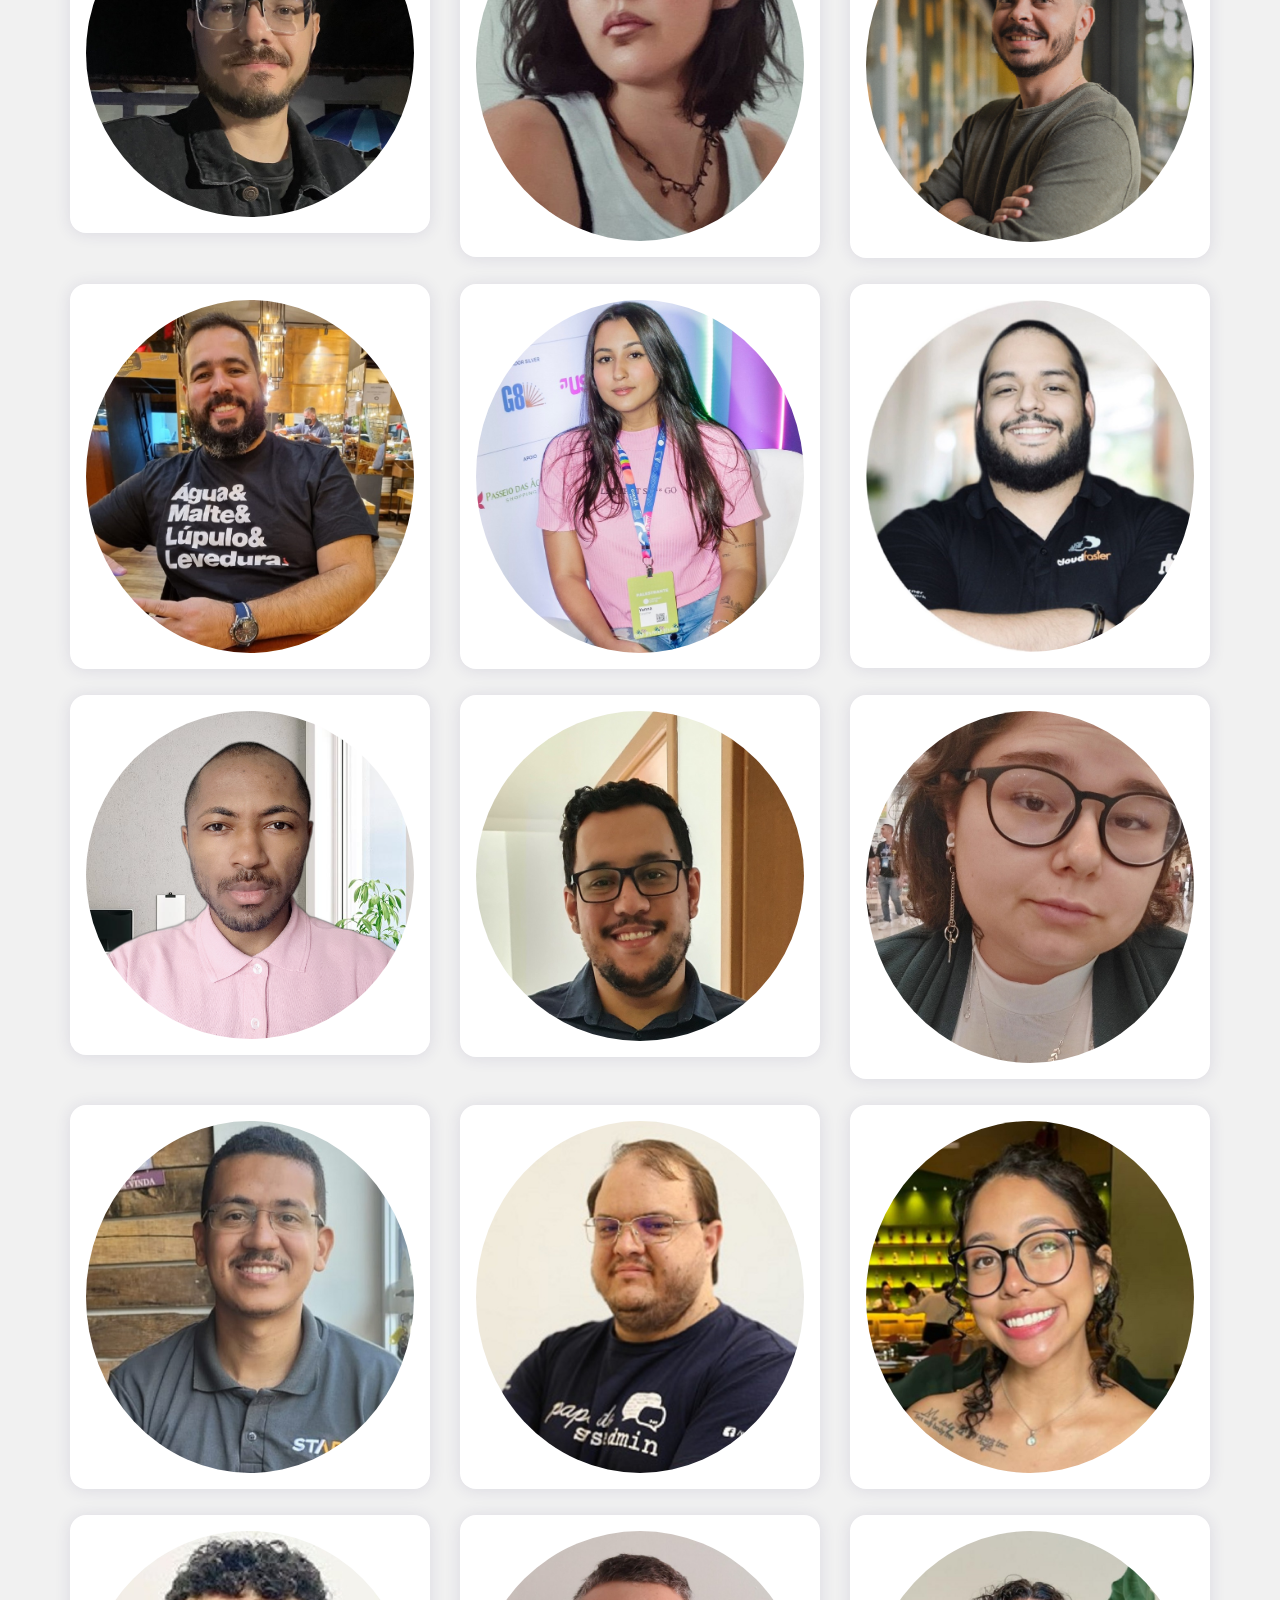
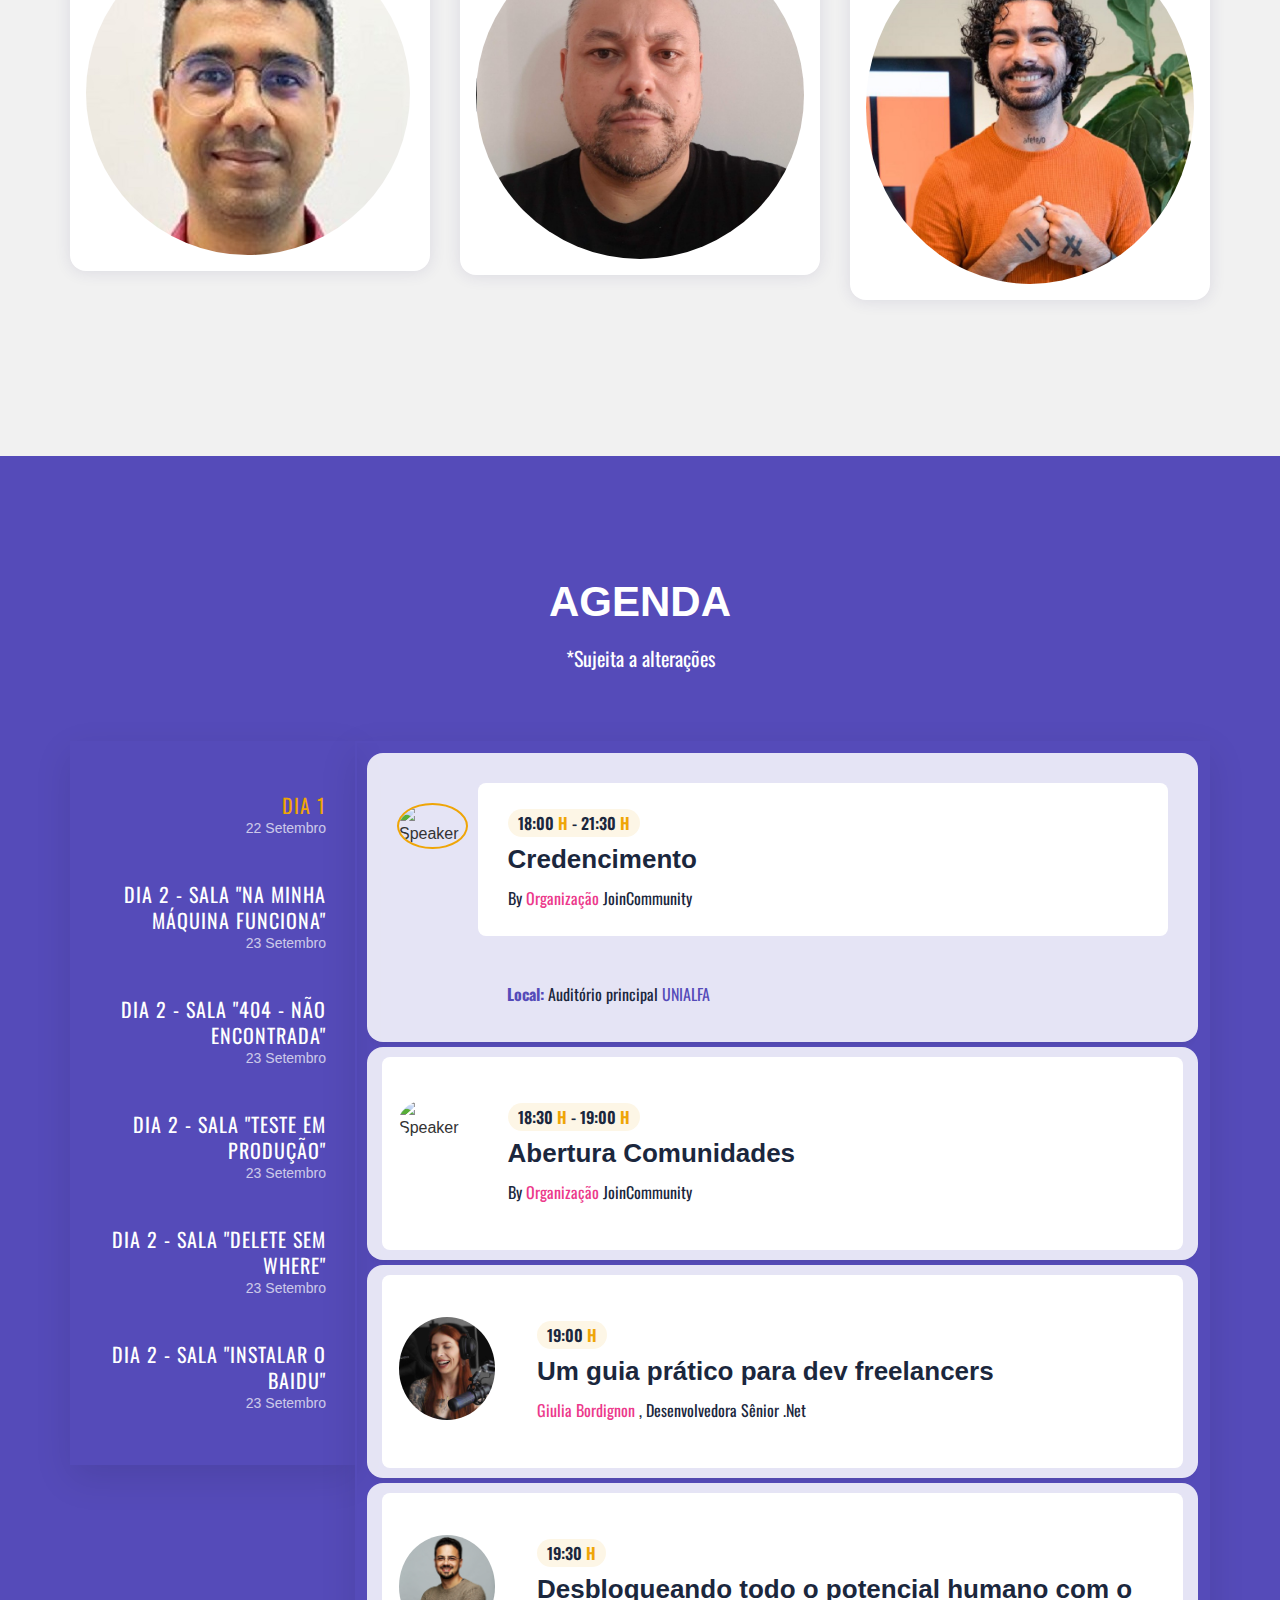
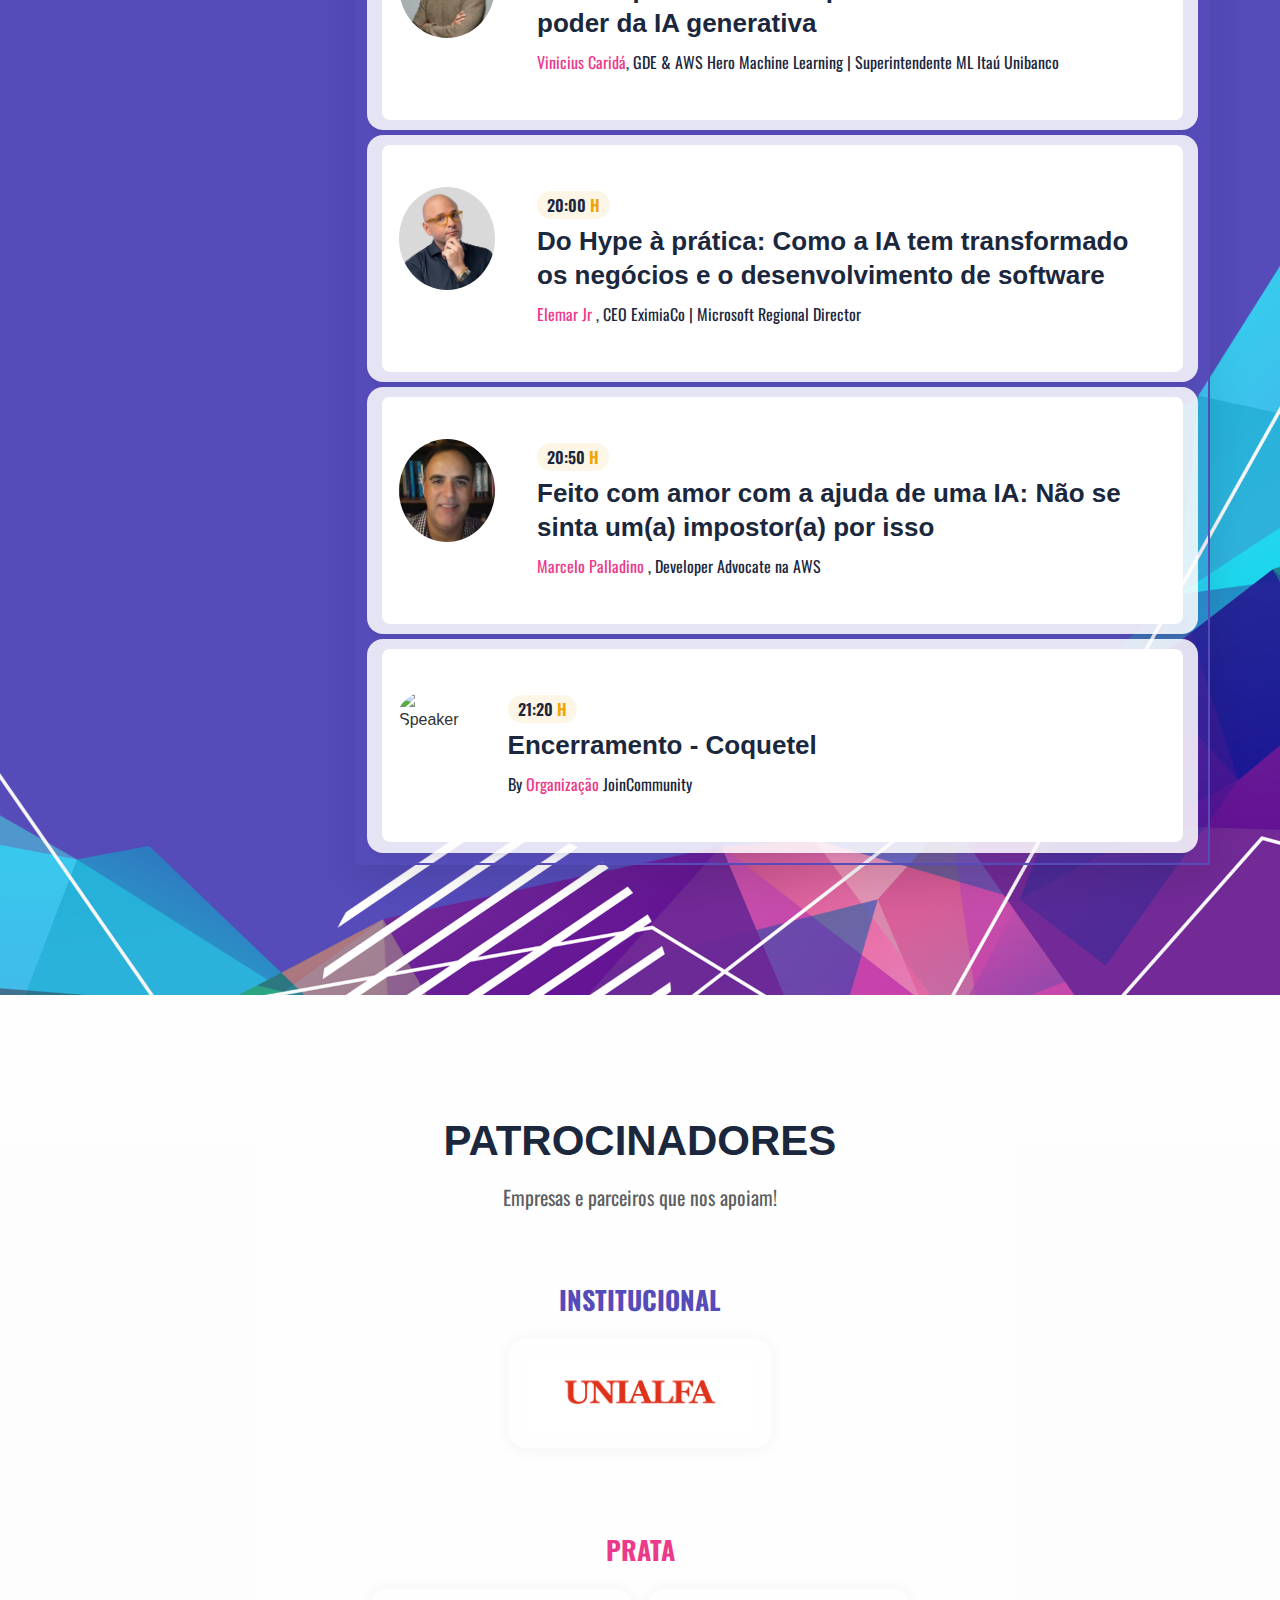
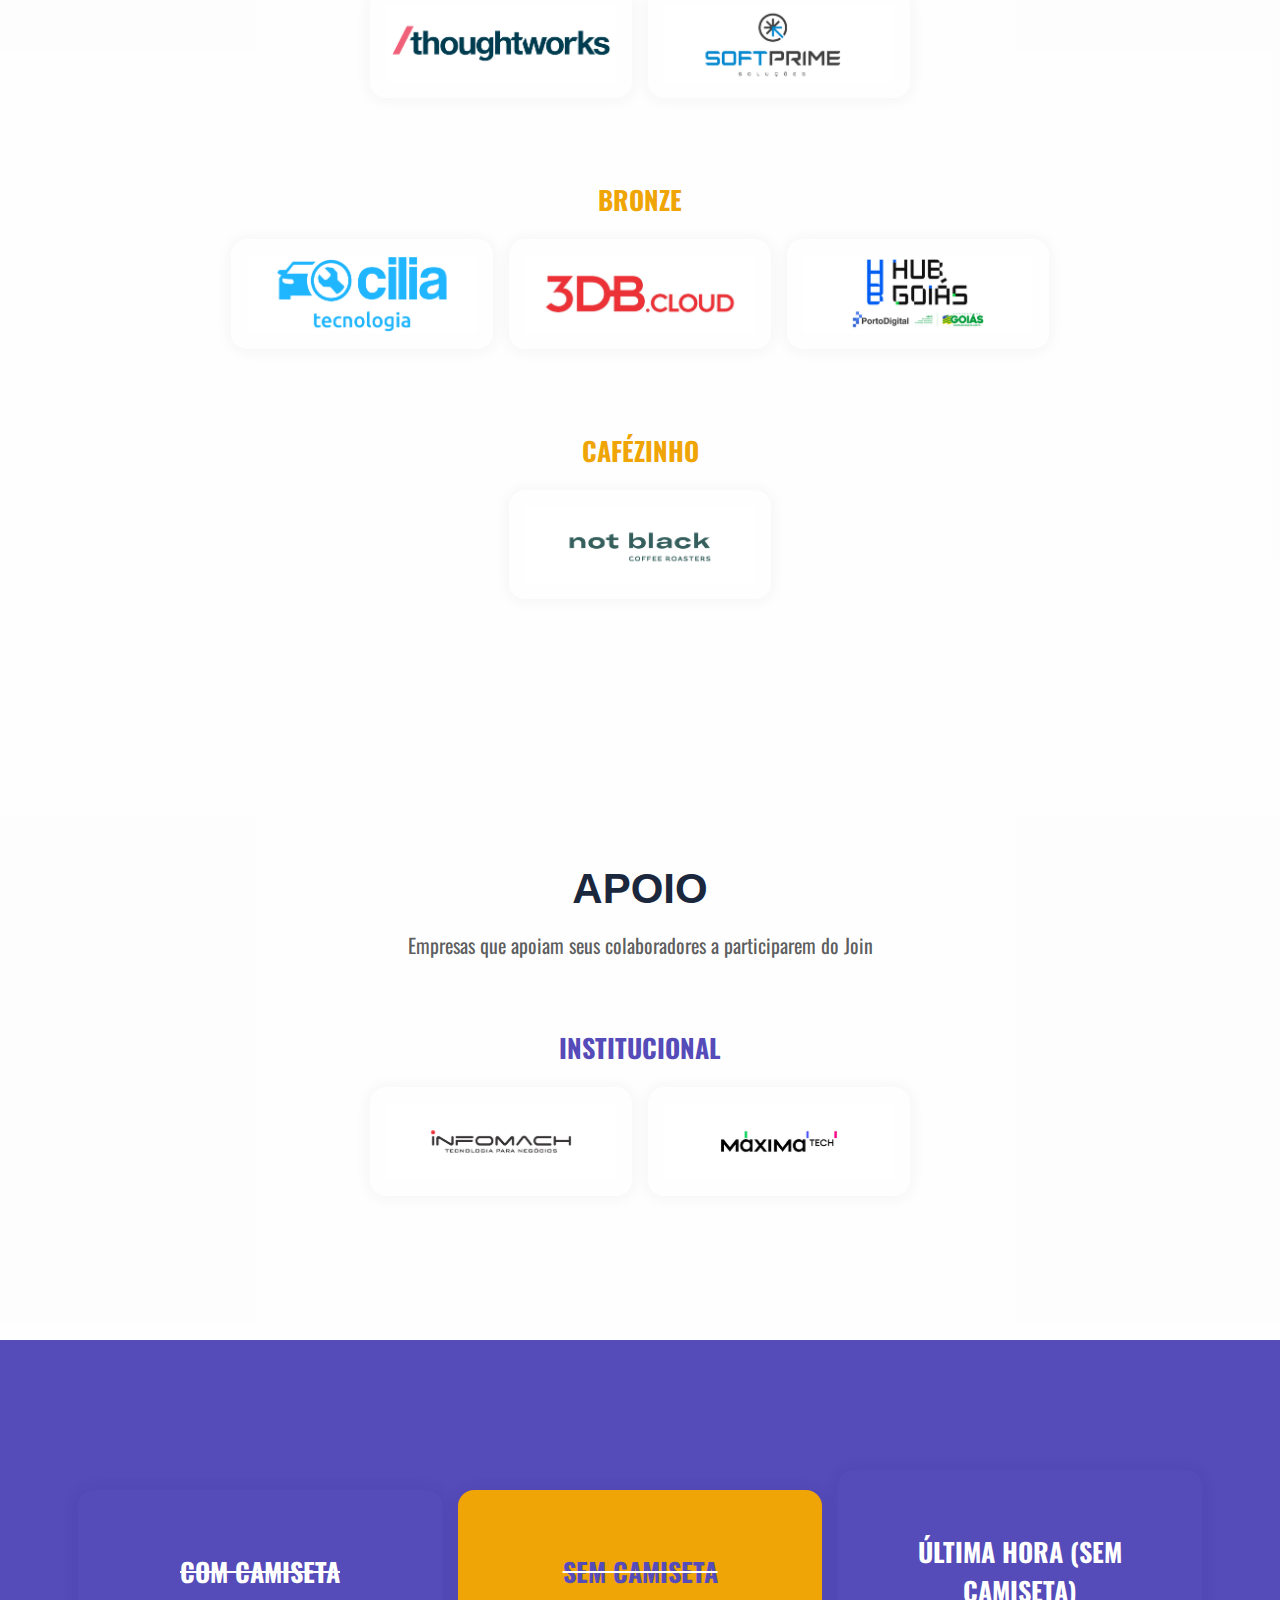
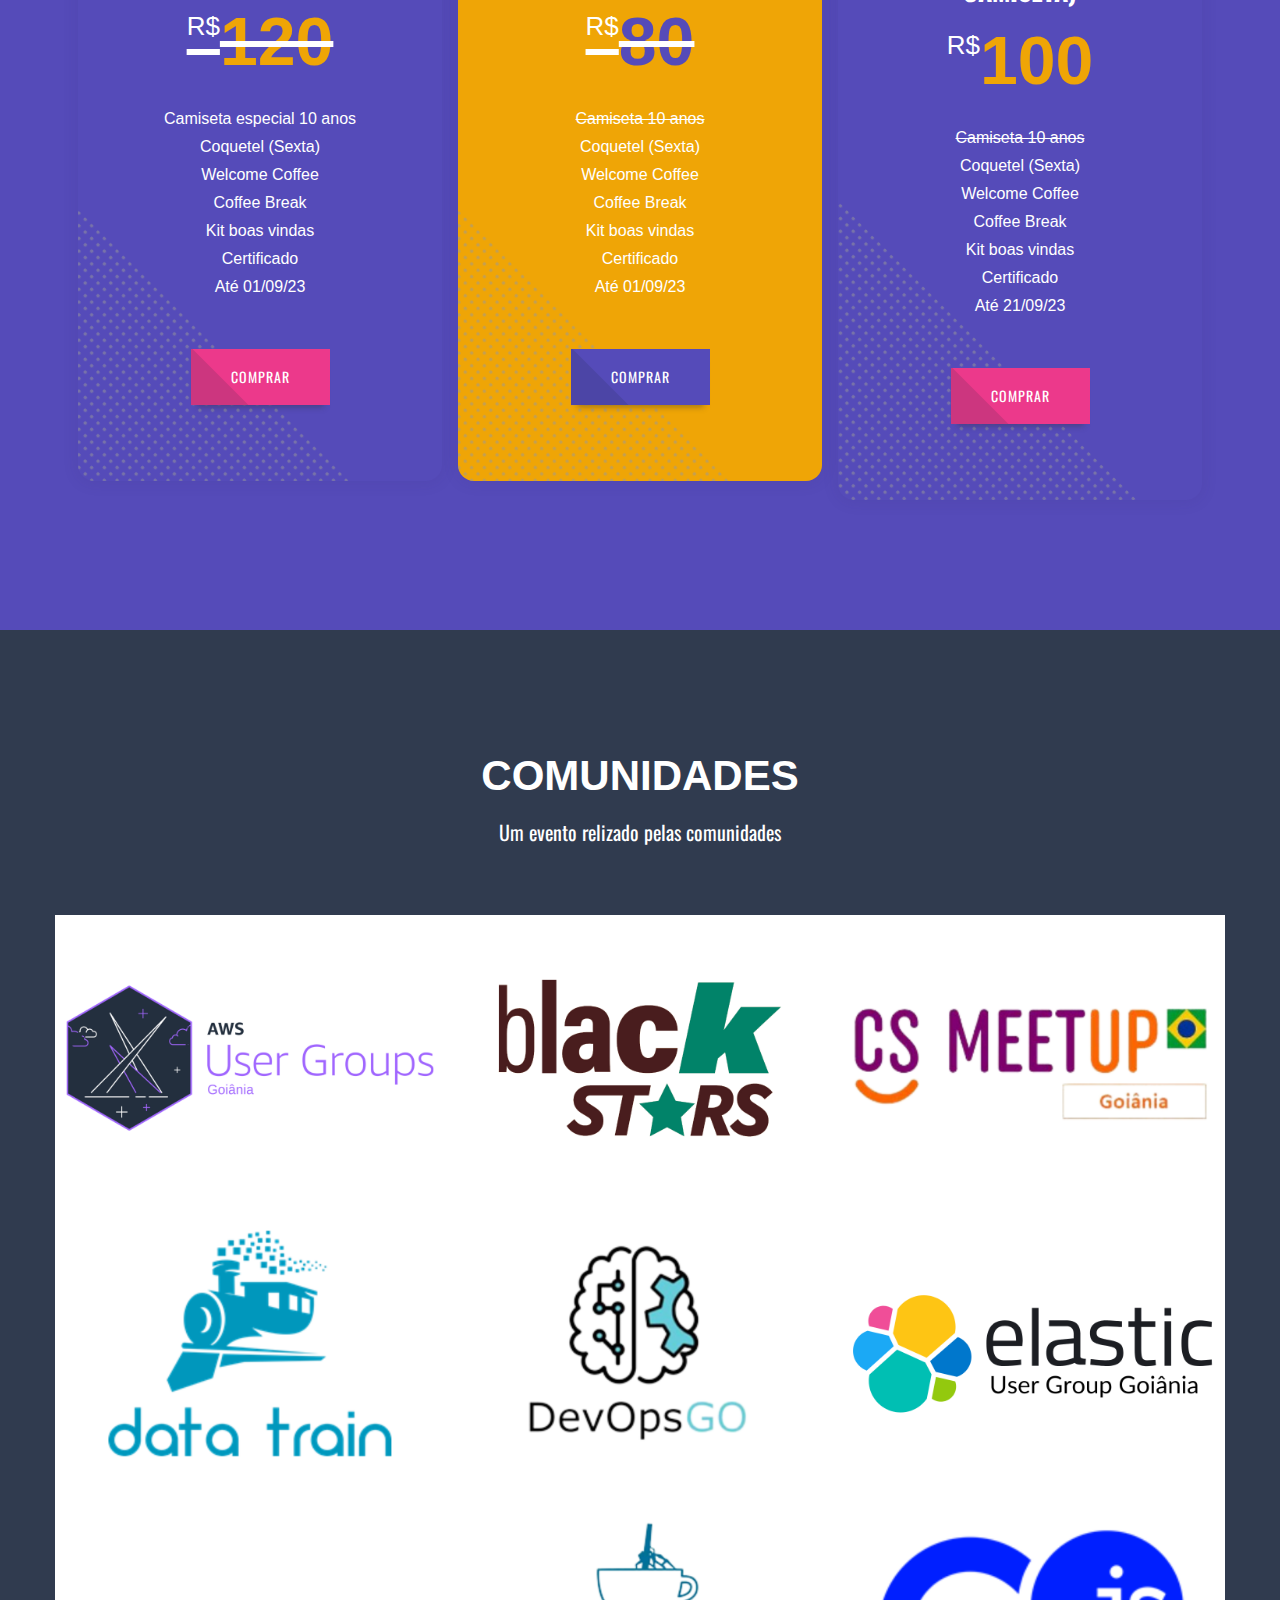
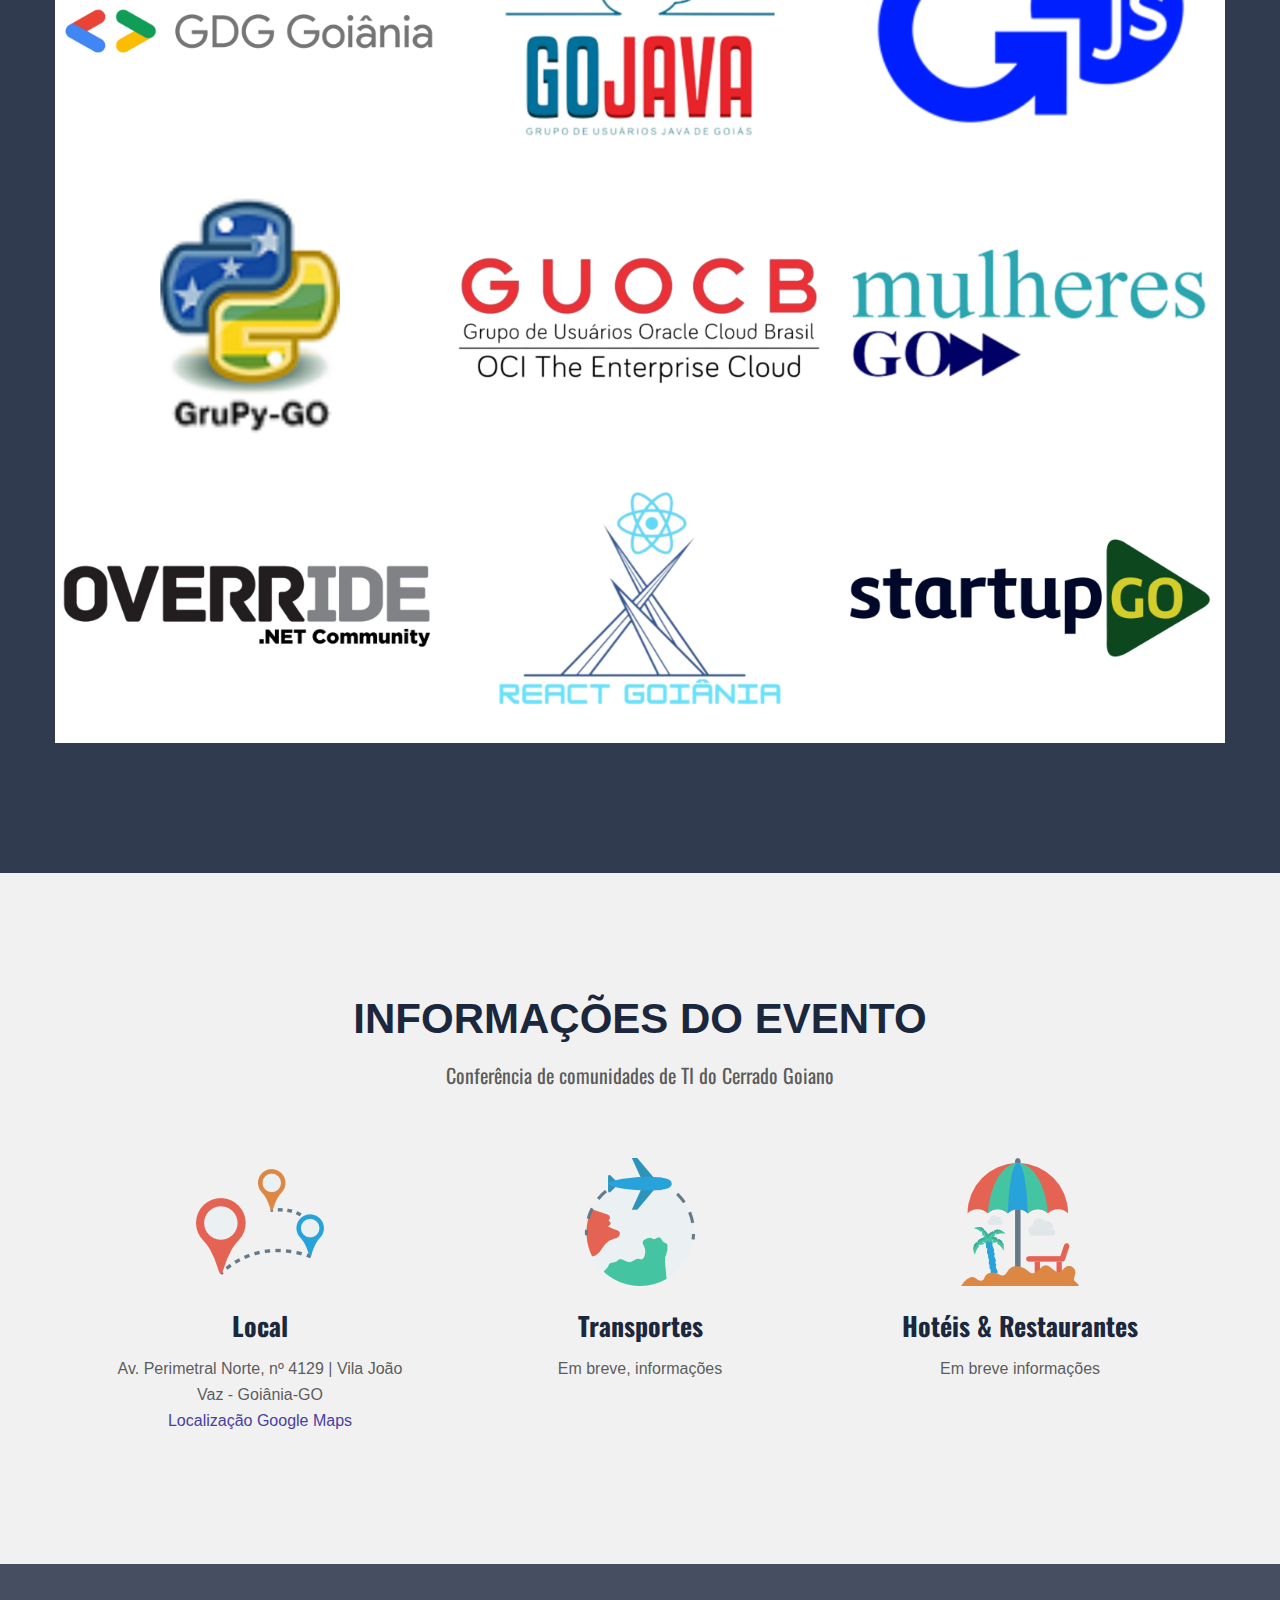
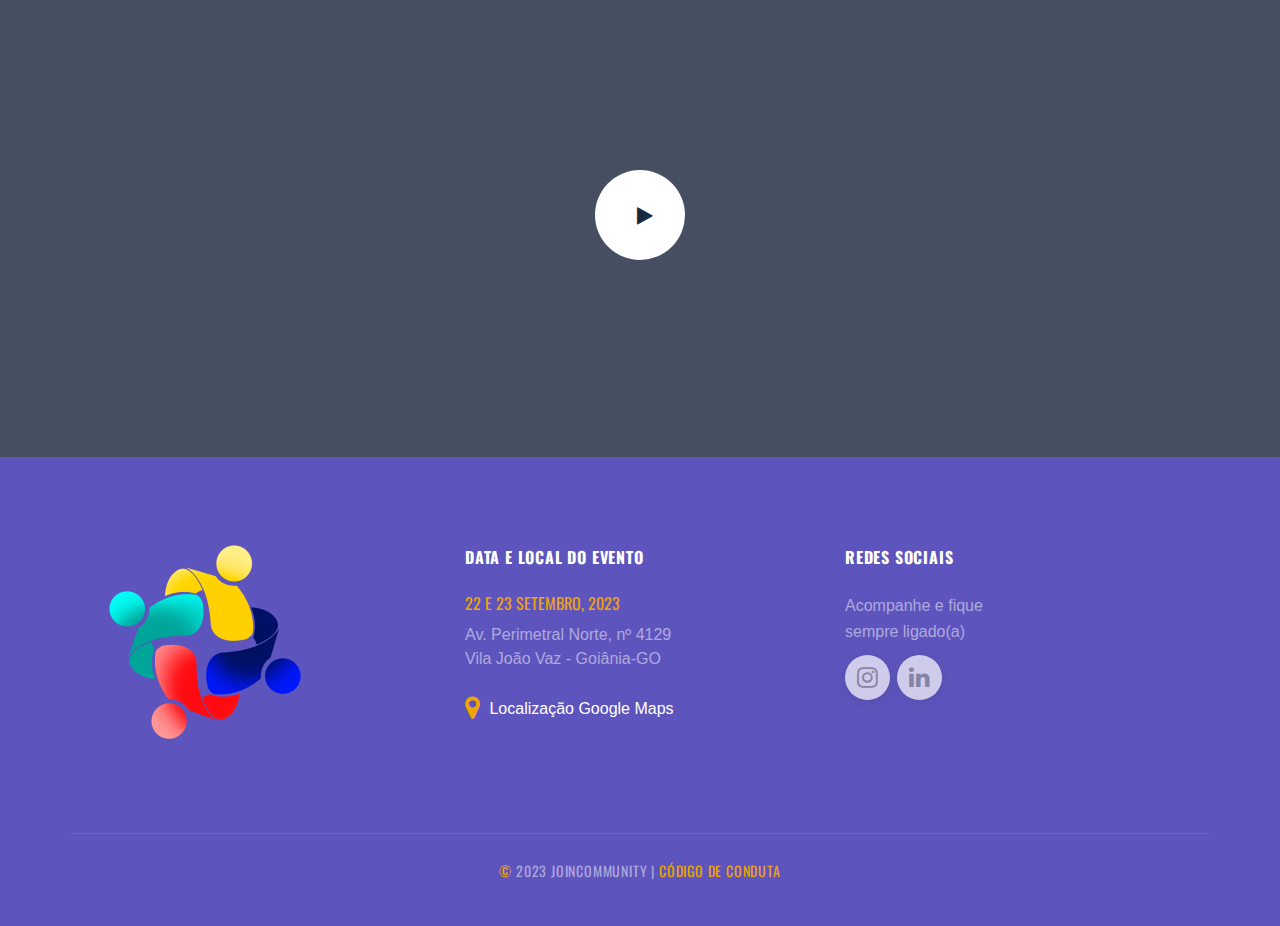
==== commit 6678ee76: "update ingresso" ====
--- a/index.html
+++ b/index.html
@@ -2896,7 +2896,7 @@
                                                 <li>Coffee Break</li>
                                                 <li>Kit boas vindas</li>
                                                 <li>Certificado</li>
-                                                <li>Até 20/09/23</li>
+                                                <li>Até 21/09/23</li>
                                             </ul>
                                             <a class="lgx-btn"  href="https://bit.ly/joinpromo23" target="_blank"><span>Comprar</span></a>
                                         </div>
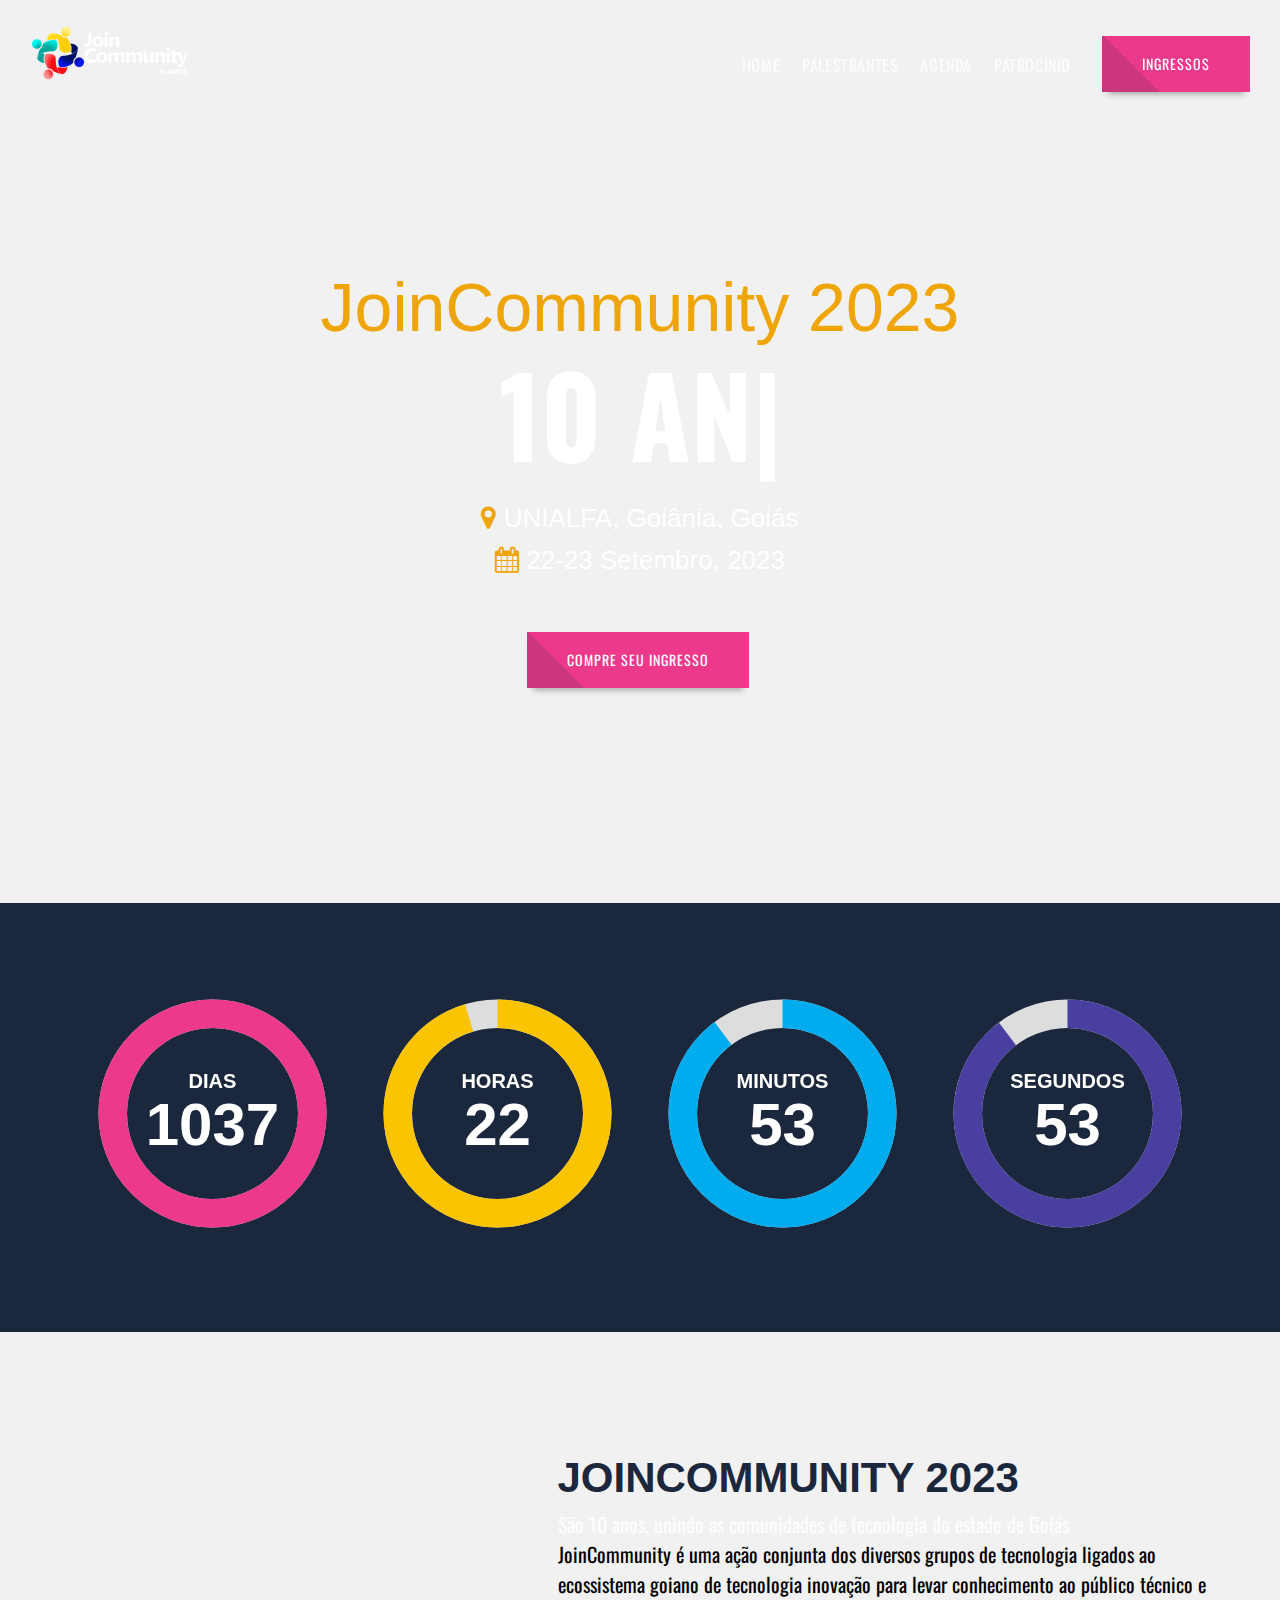
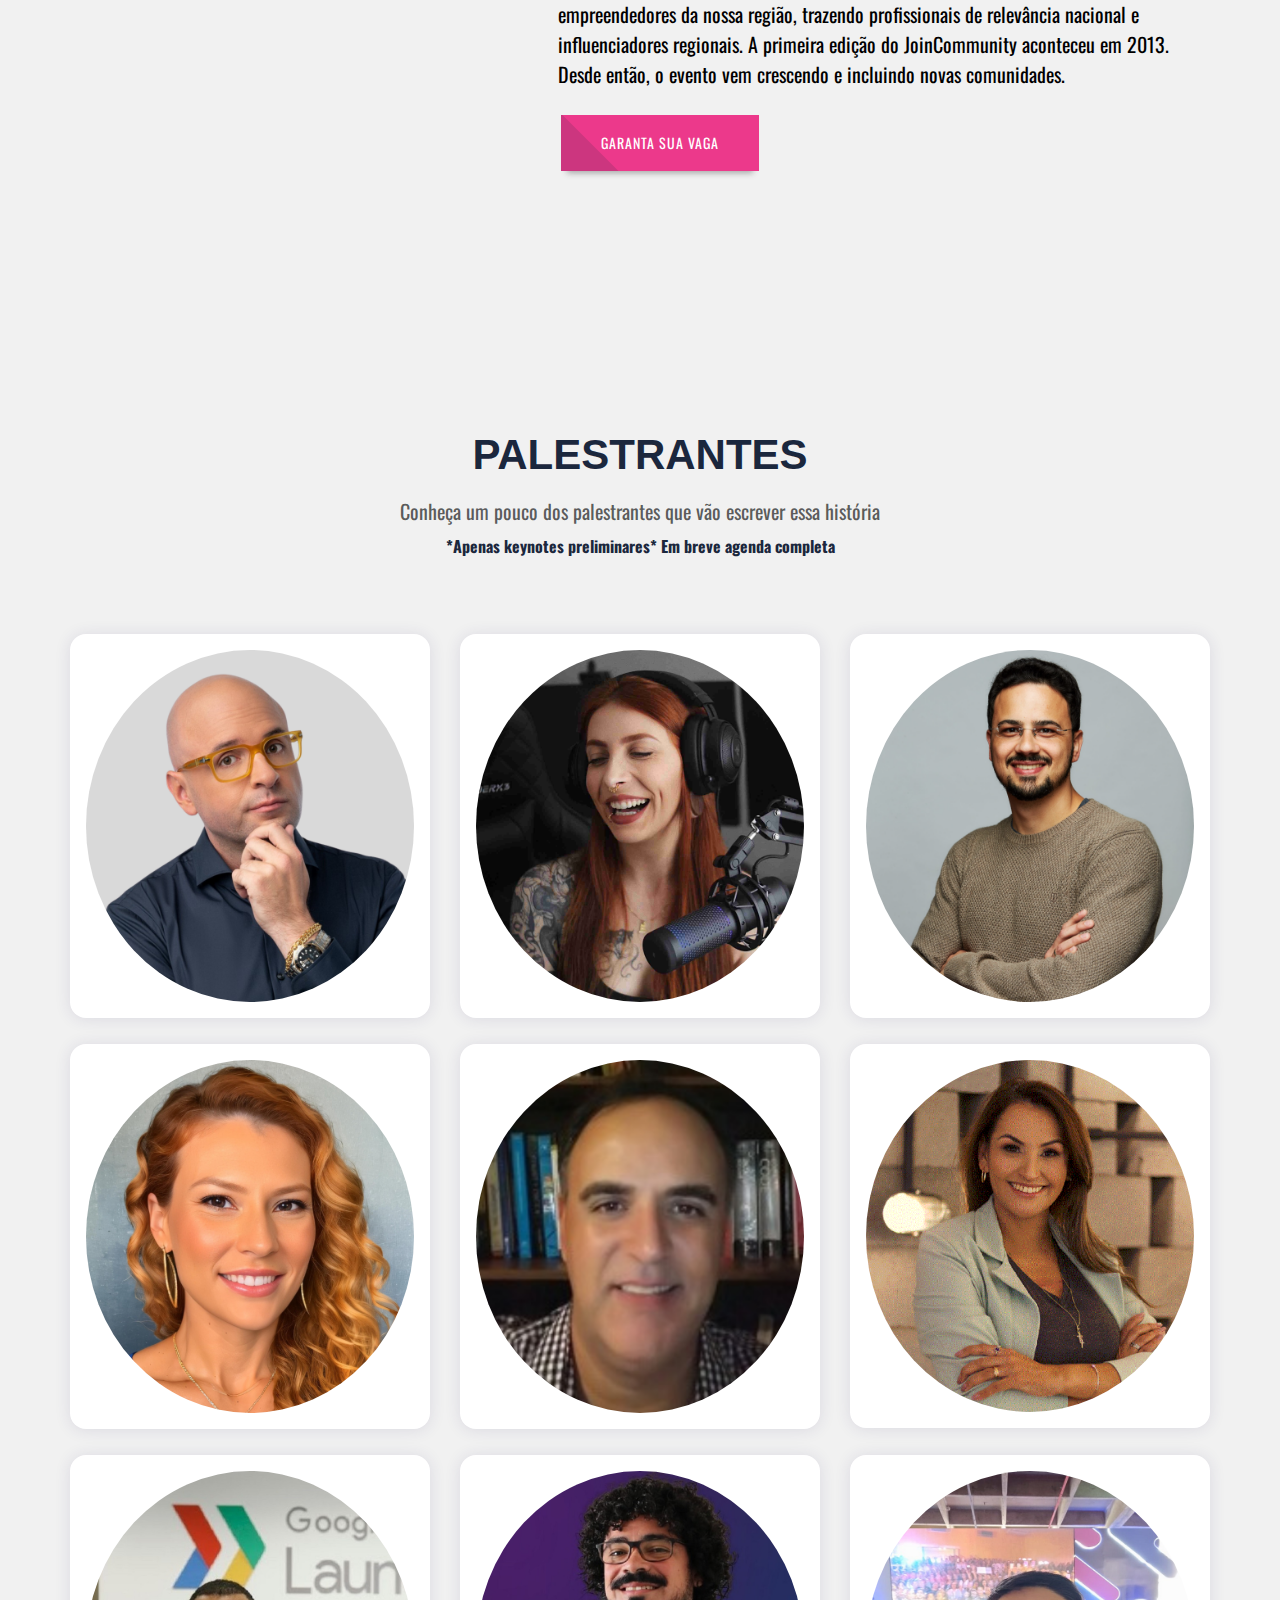
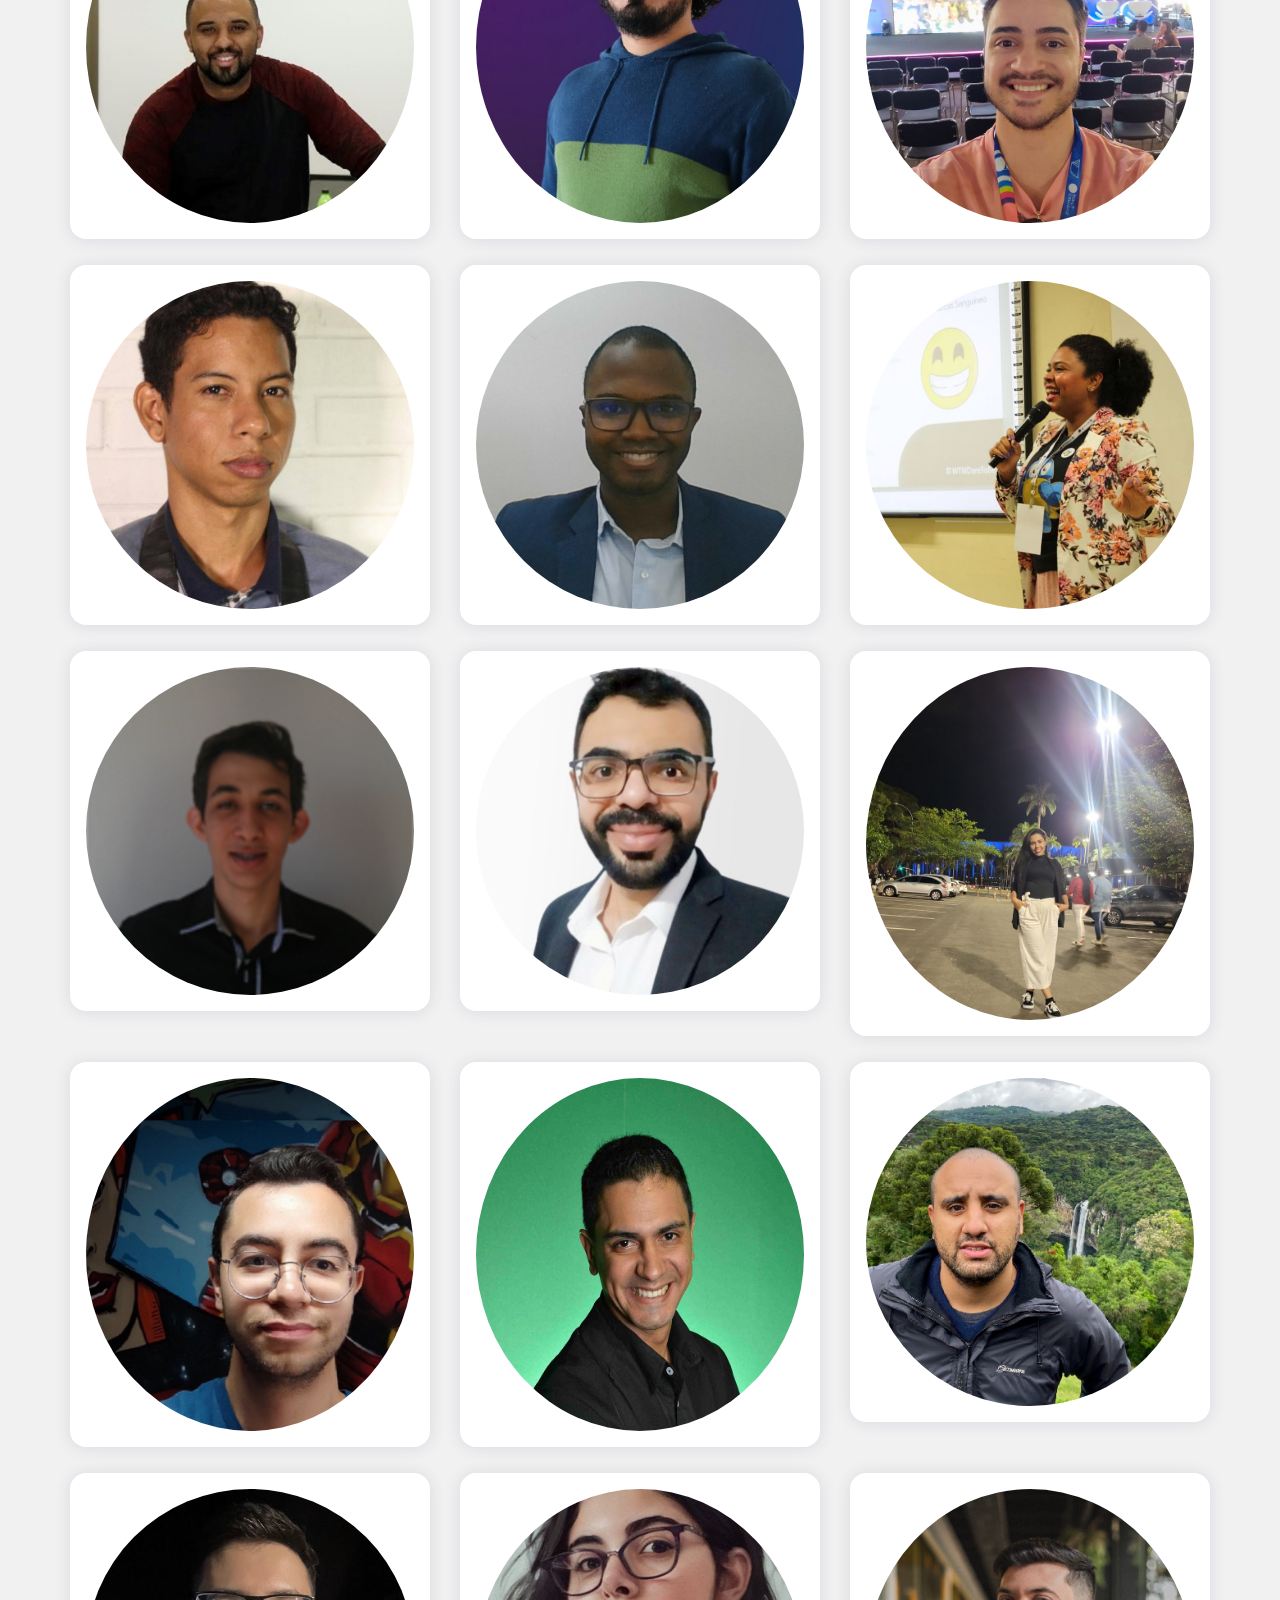
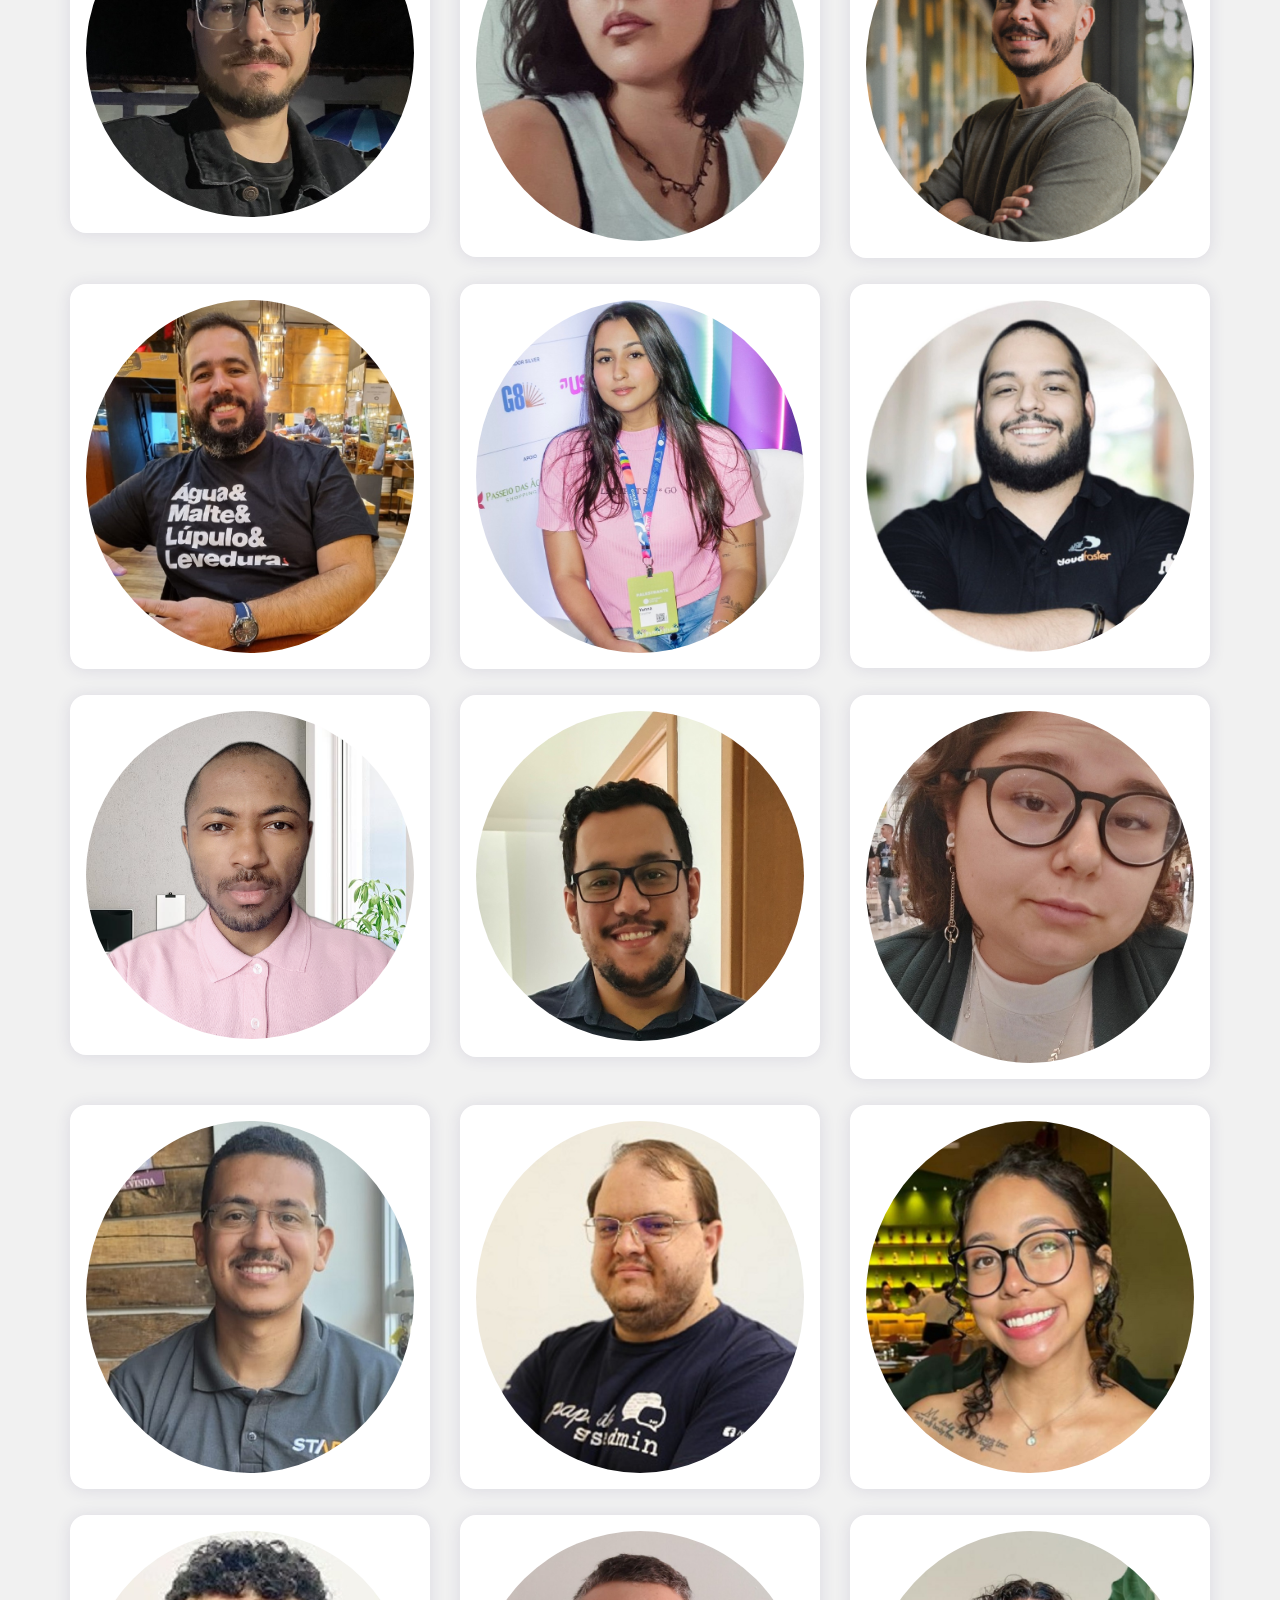
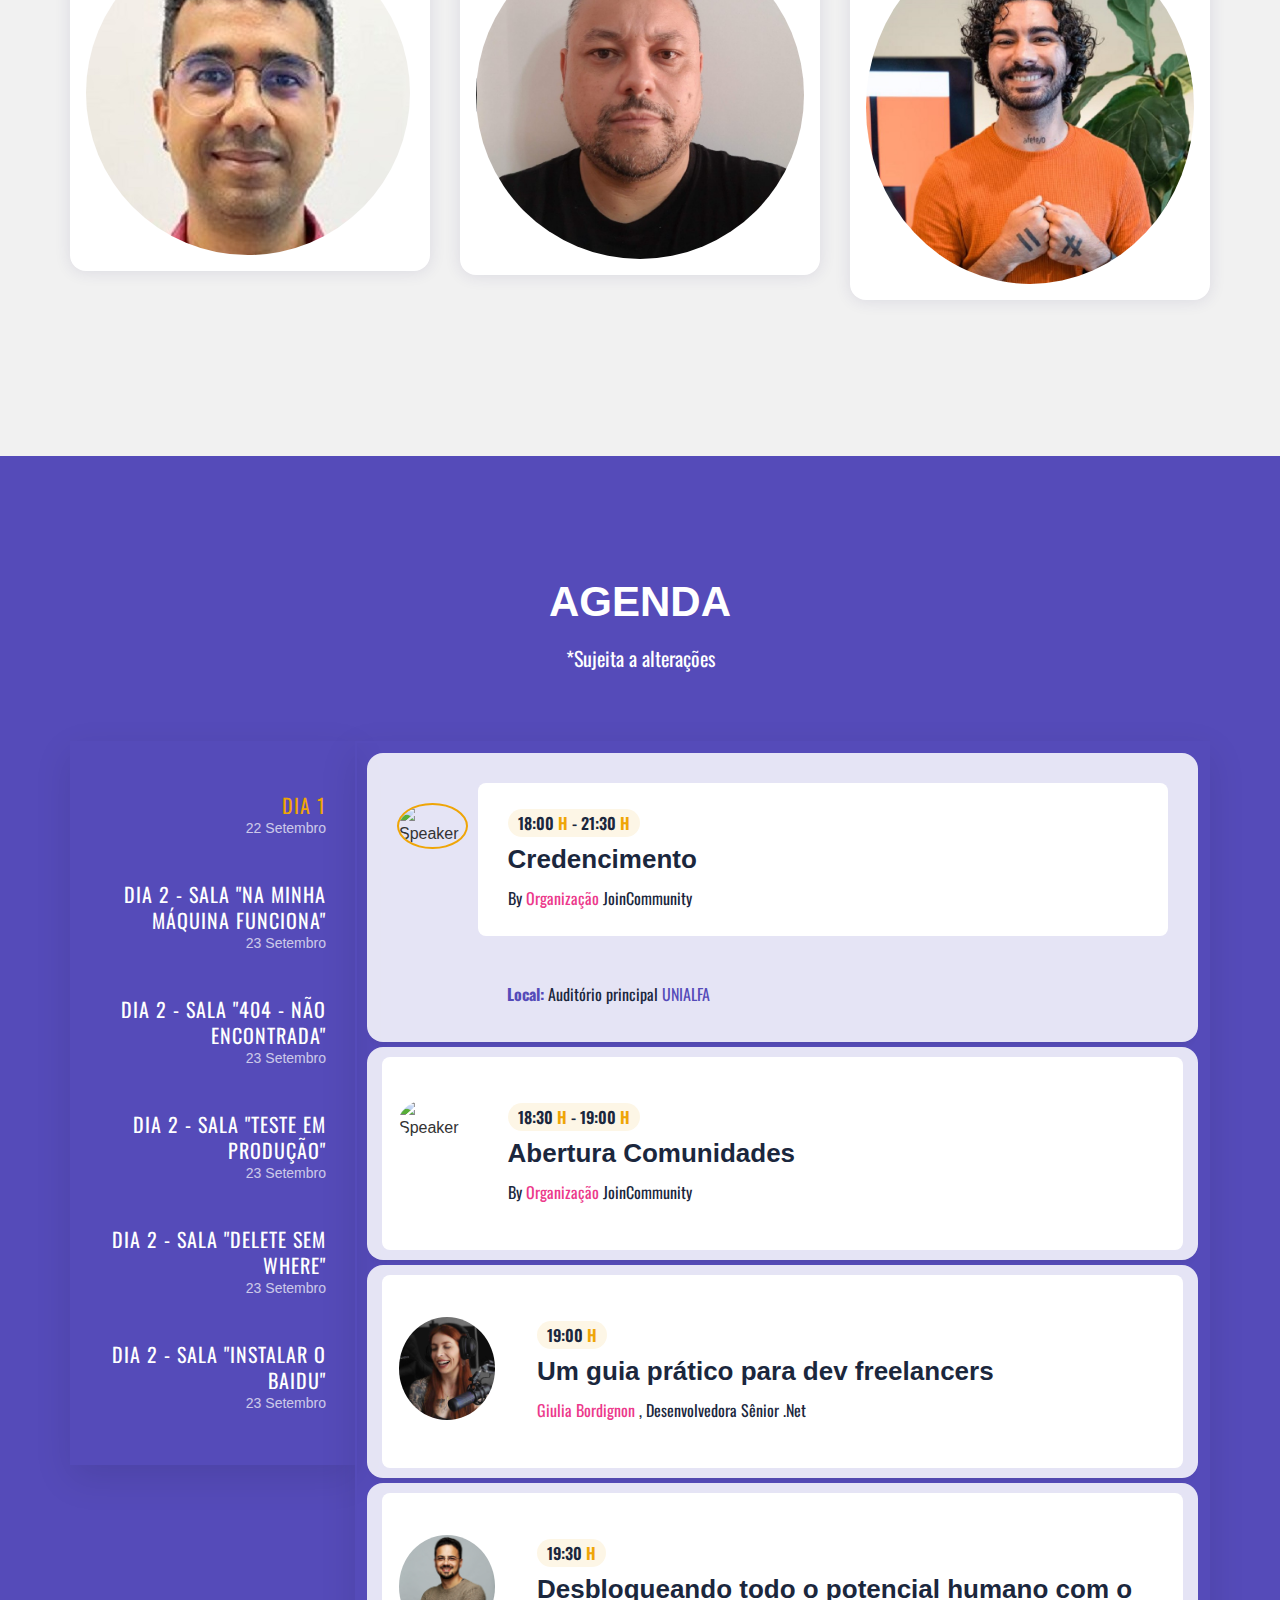
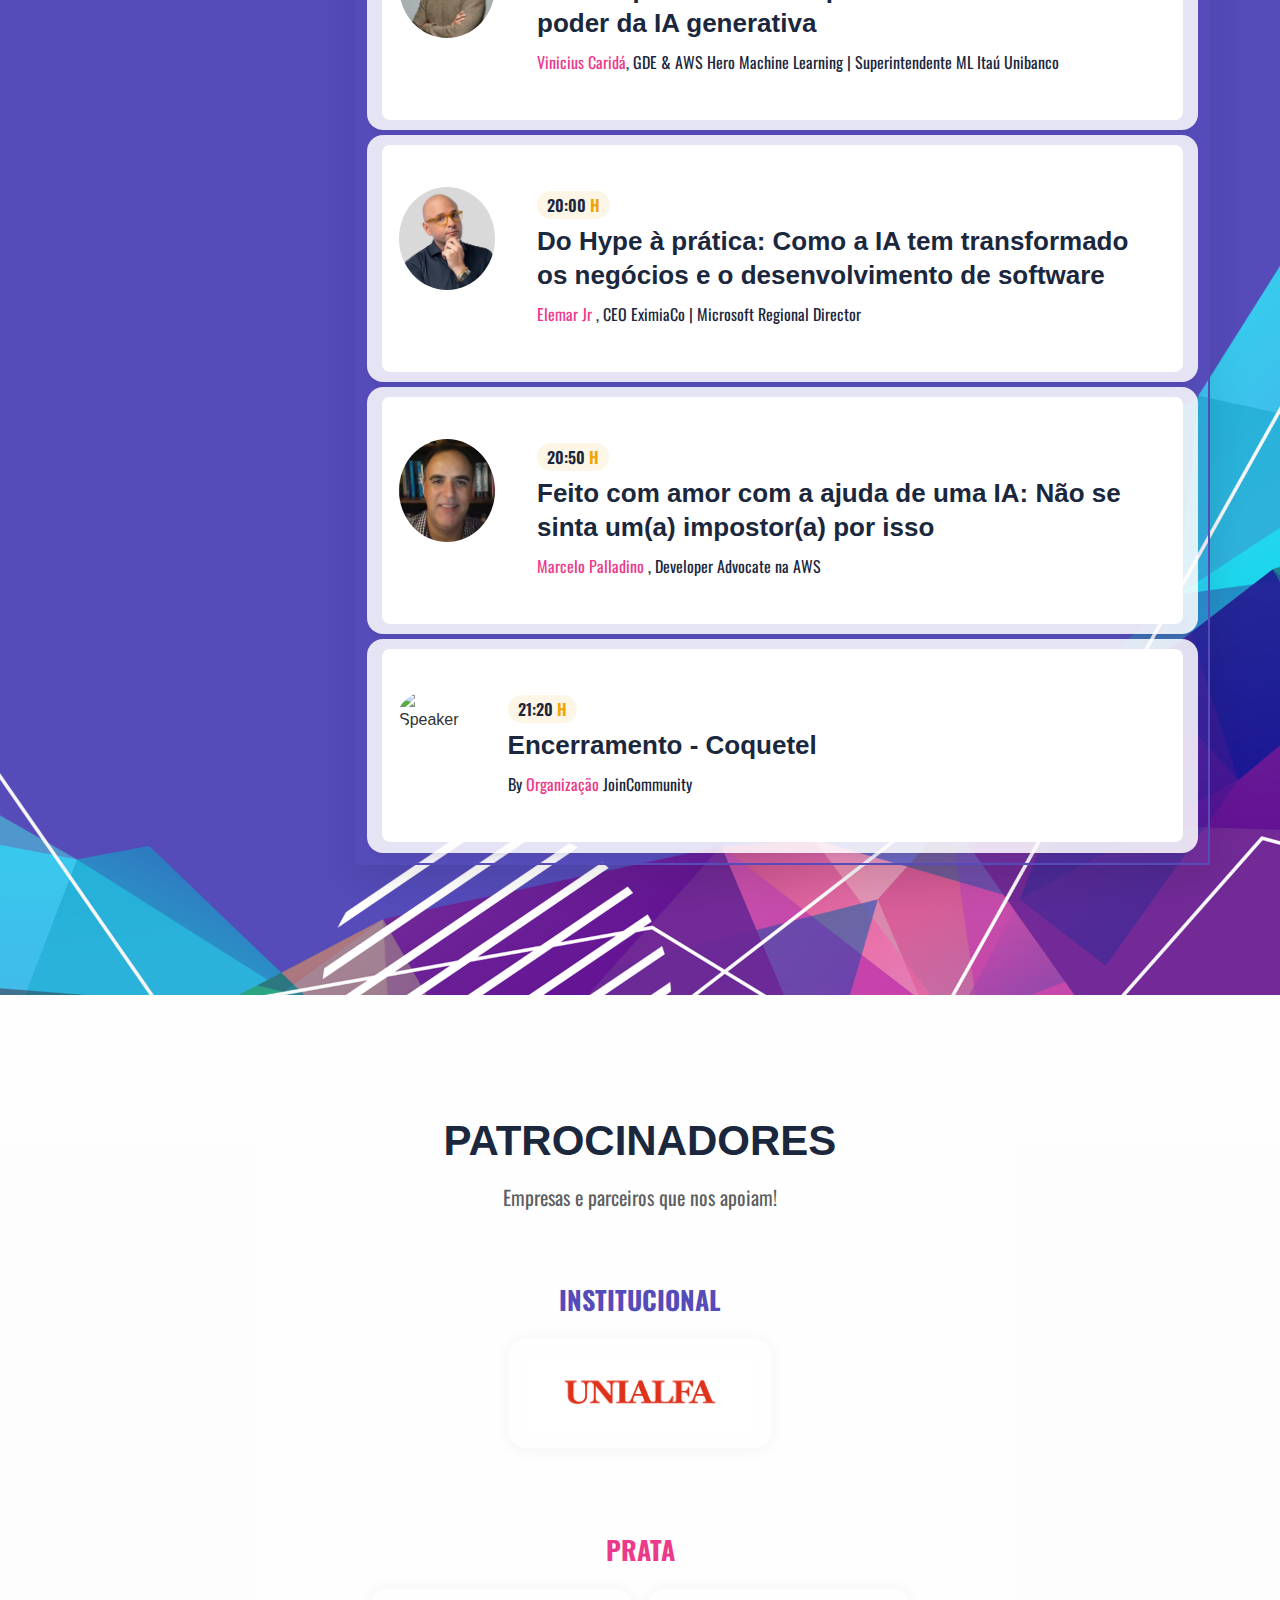
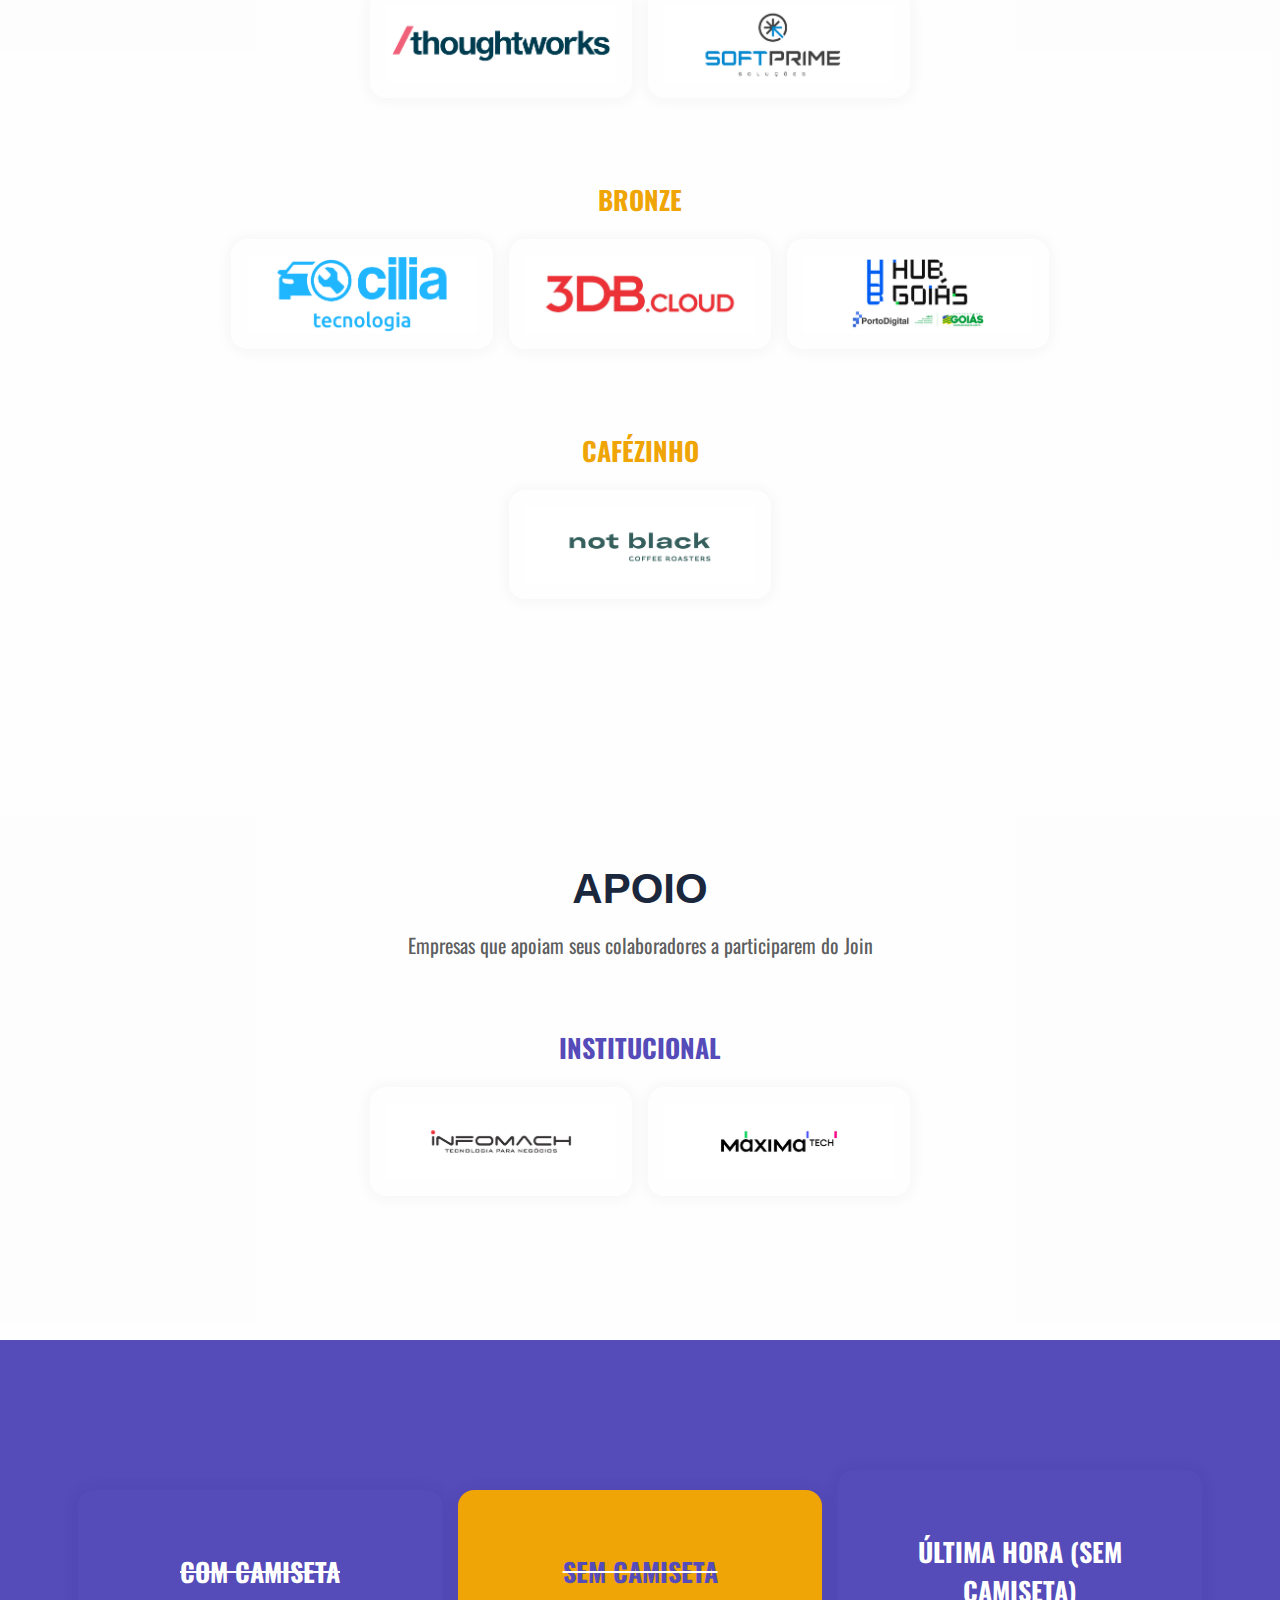
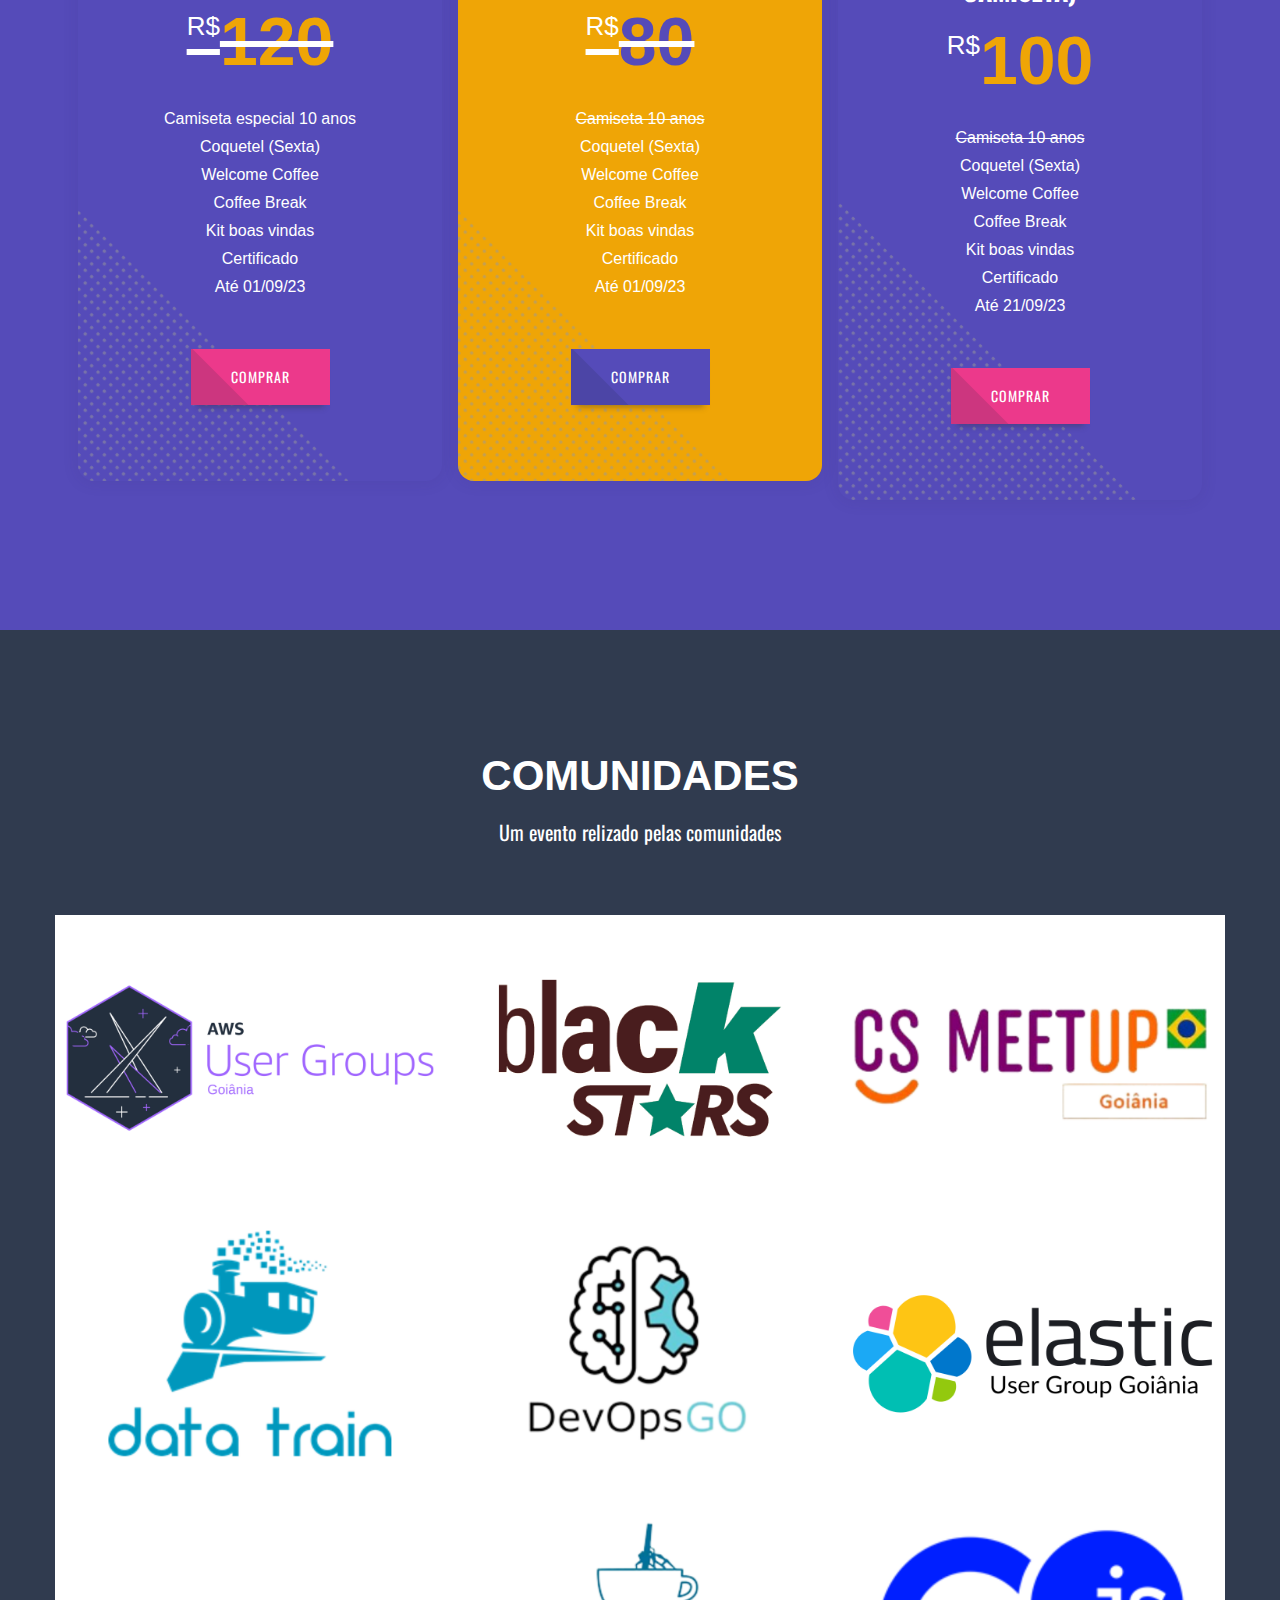
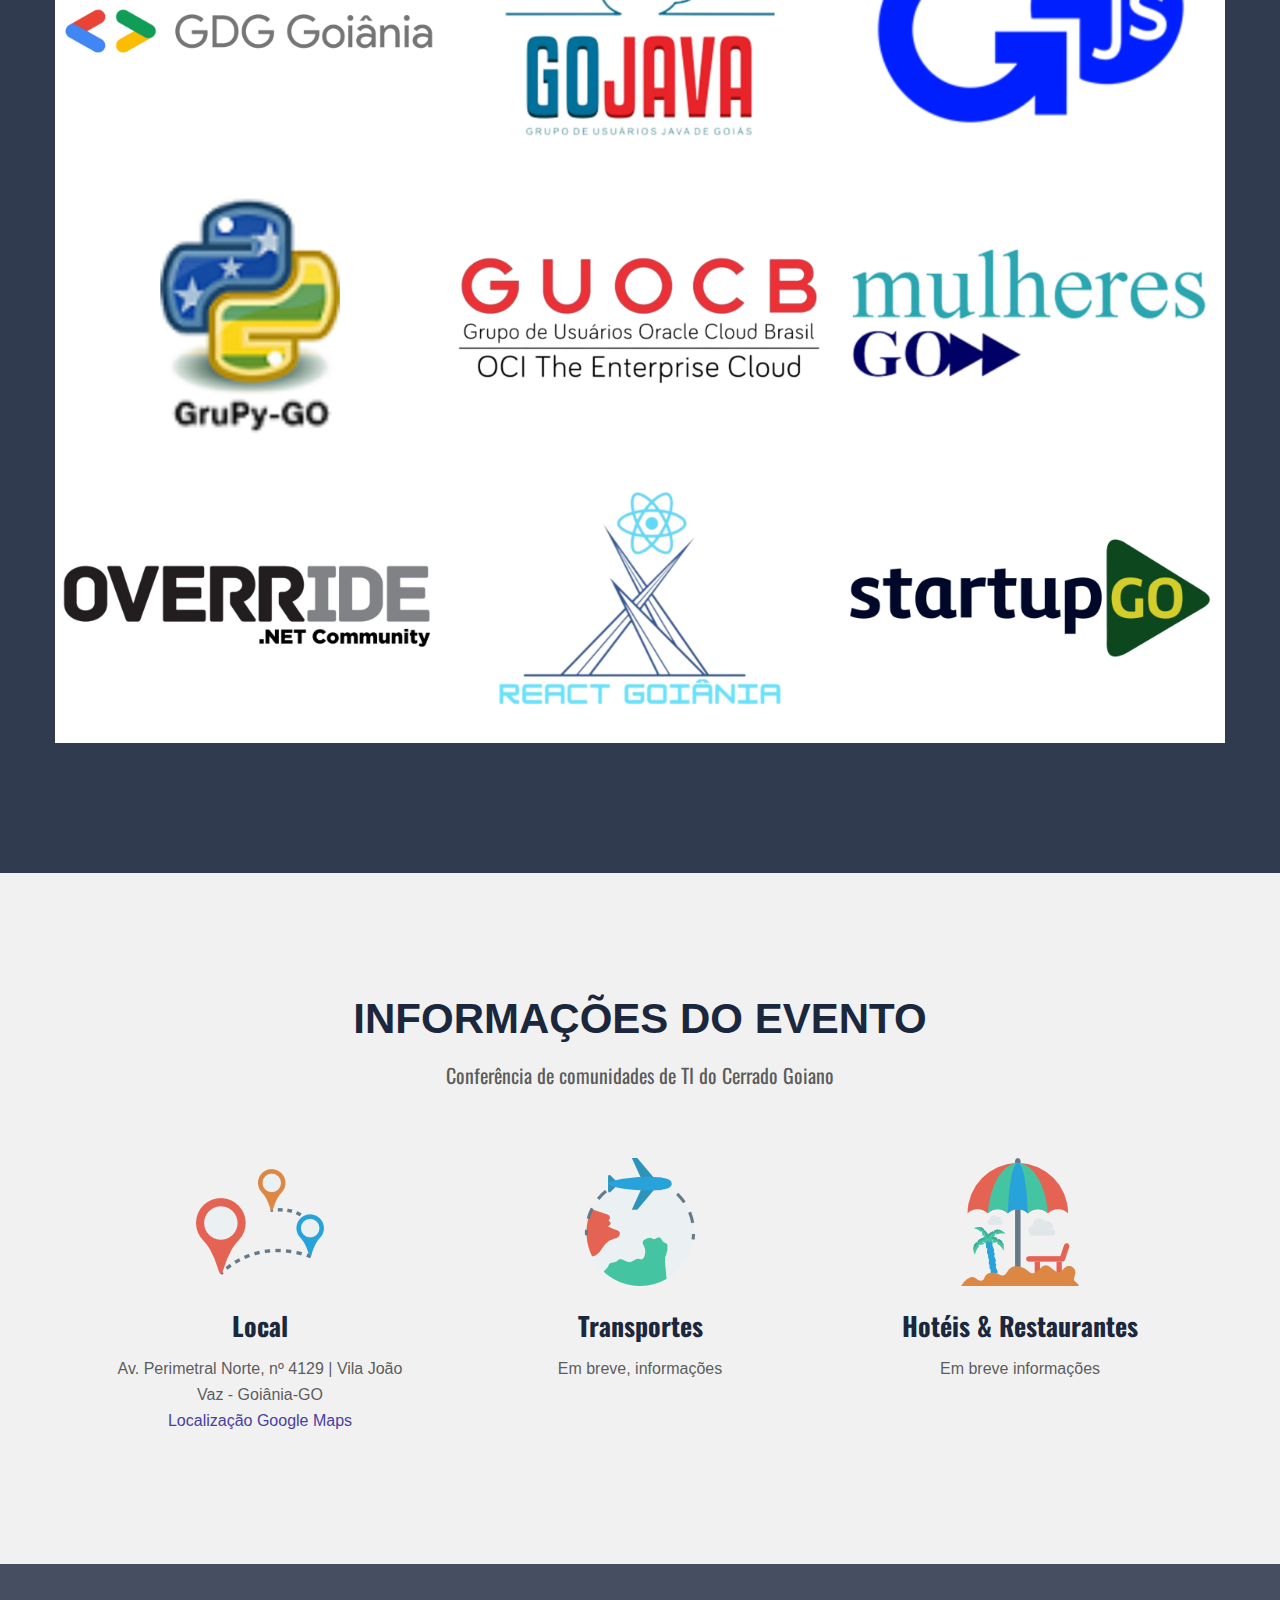
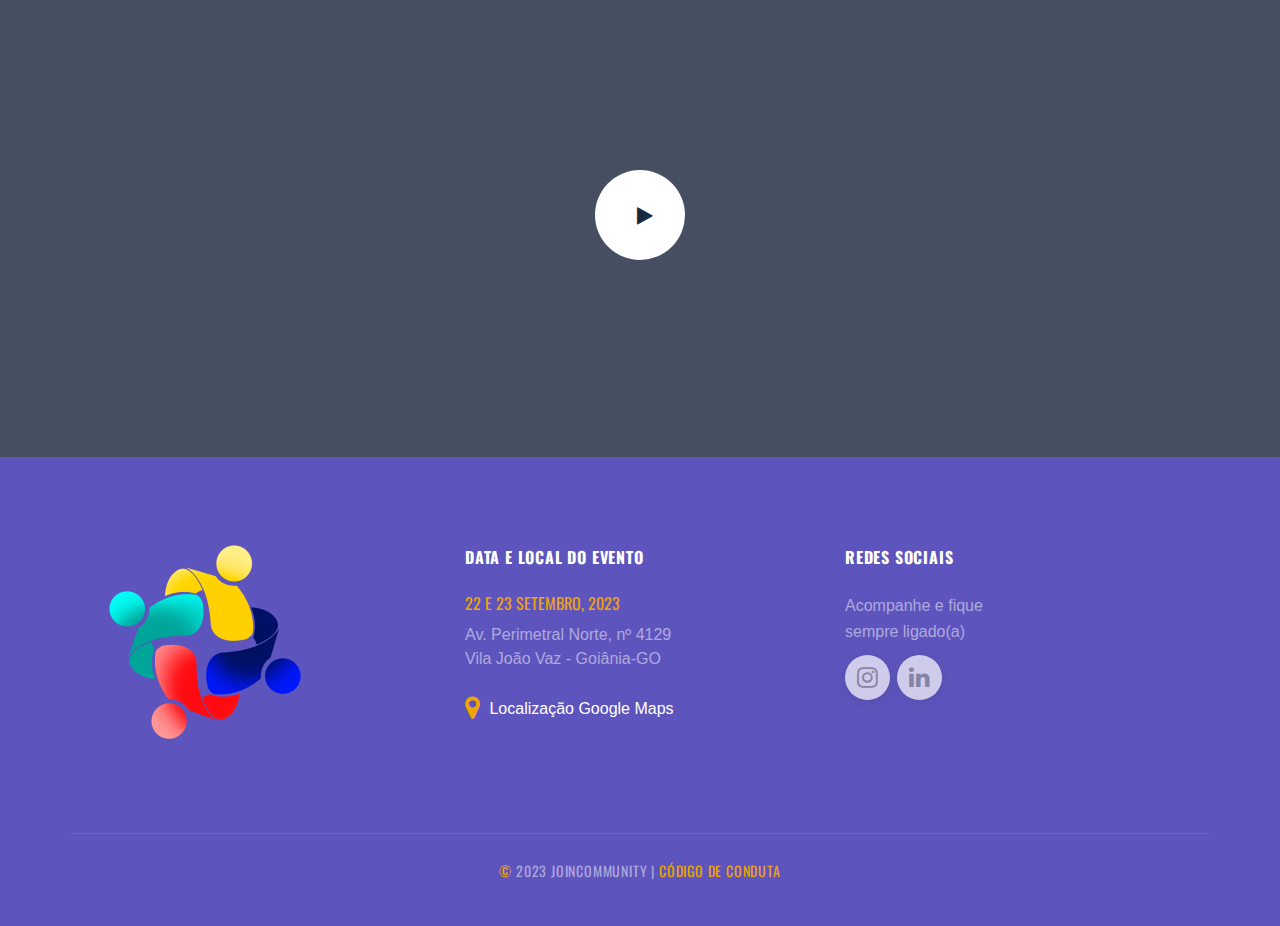
==== commit 80adfbef: "UPDATE AGENDA" ====
--- a/index.html
+++ b/index.html
@@ -1250,7 +1250,7 @@
                                                                 <img src="./assets/img/speakers/vinicarida.png" alt="Speaker"/>
                                                             </div>
                                                             <div class="schedule-info">
-                                                                <h4 class="time">13:30 <span>h</span></h4>
+                                                                <h4 class="time">13:30 <span>h</span> AUDITÓRIO</h4>
                                                                 <h3 class="title">IA Generativa: Hora de colocar a mão na massa</h3>
                                                                 <h4 class="author-info"><span>Vinicius Caridá</span>, Engenheiro da Computação, Mestre e Doutor em Ciência da Computação/IA. Head da Comunidade de Atendimento, Dados e IA do Itaú</h4>
                                                             </div>
@@ -1261,7 +1261,7 @@
                                             <div id="collapseThree2106" class="panel-collapse collapse" role="tabpanel" aria-labelledby="headingThree2106">
                                                 <div class="panel-body">
                                                     <p class="text">
-                                                        Mais detalhes em breve.
+                                                        A IA generativa, um campo inovador de inteligência artificial, permite que as máquinas gerem diversos conteúdos e ideias que abrangem conversas, histórias, imagens, vídeos e música. Aproveitando os recursos de modelos pré-treinados em larga escala conhecidos como modelos de fundação (FMs) é possível trazer potencial transformador da IA generativa ao nosso alcance. Nesta palestra, mergulhamos um pouco mais nos conceitos técnicos. Descubra como serviços em cloud, modelos open source e bibliotecas existentes permitem que você utilize modelos pré-treinados ou ajuste modelos de IA generativa com seus próprios dados. Junte-se a nós para desbloquear novas dimensões de criatividade e remodelar o futuro.
                                                     </p>
                                                     <h4 class="location"><strong>Local:</strong> Auditório, <span>UNIALFA</span> </h4>
                                                 </div>
@@ -1330,7 +1330,7 @@
                                             <div id="collapseThree2108" class="panel-collapse collapse" role="tabpanel" aria-labelledby="headingThree2108">
                                                 <div class="panel-body">
                                                     <p class="text">
-                                                        Mais detalhes em breve.
+                                                        Bora repor as energias que ainda tem mais.
                                                     </p>
                                                     <h4 class="location"><strong>Local:</strong> Espaço ao lado do auditório, <span>UNIALFA</span> </h4>
                                                 </div>
@@ -1365,33 +1365,6 @@
                                         </div>
 
                                         <div class="panel panel-default lgx-panel">
-                                            <div class="panel-heading" role="tab" id="headingThree2110">
-                                                <div class="panel-title">
-                                                    <a class="collapsed" role="button" data-toggle="collapse" data-parent="#accordion2" href="#collapseThree2110" aria-expanded="true" aria-controls="collapseThree2">
-                                                        <div class="lgx-single-schedule">
-                                                            <div class="author">
-                                                                <img src="./assets/img/speakers/ravenamatta2.jpeg" alt="Speaker"/>
-                                                            </div>
-                                                            <div class="schedule-info">
-                                                                <h4 class="time">16:00 <span>h</span></h4>
-                                                                <h3 class="title">Pilares de uma gestão eficiente</h3>
-                                                                <h4 class="author-info"><span>Ravena </span>,  Gestora Financeira </h4>
-                                                            </div>
-                                                        </div>
-                                                    </a>
-                                                </div>
-                                            </div>
-                                            <div id="collapseThree2110" class="panel-collapse collapse" role="tabpanel" aria-labelledby="headingThree2110">
-                                                <div class="panel-body">
-                                                    <p class="text">
-                                                        Quando se trata de empreender, não temos receita de bolo, mas temos alguns pilares de gestão, que se seguidos, a trilha para o sucesso fica mais fácil e leve.
-                                                    </p>
-                                                    <h4 class="location"><strong>Local:</strong> Sala "Na minha máquina funciona", <span>UNIALFA</span> </h4>
-                                                </div>
-                                            </div>
-                                        </div>
-
-                                        <div class="panel panel-default lgx-panel">
                                             <div class="panel-heading" role="tab" id="headingThree2113">
                                                 <div class="panel-title">
                                                     <a class="collapsed" role="button" data-toggle="collapse" data-parent="#accordion2" href="#collapseThree2113" aria-expanded="true" aria-controls="collapseThree2">
@@ -1401,7 +1374,7 @@
                                                             </div>
                                                             <div class="schedule-info">
                                                                 <h4 class="time">16:30 <span>h</span> - Auditório</h4>
-                                                                <h3 class="title"></h3>
+                                                                <h3 class="title">Reflexões sobre Tecnologia e Negócios                                                                </h3>
                                                                 <h4 class="author-info"><span>JoinCommunity</span> </h4>
                                                             </div>
                                                         </div>
@@ -1411,7 +1384,7 @@
                                             <div id="collapseThree2113" class="panel-collapse collapse" role="tabpanel" aria-labelledby="headingThree2113">
                                                 <div class="panel-body">
                                                     <p class="text">
-                                                        Mais detalhes em breve.
+                                                        Não há atividade relevante, em qualquer empresa, que não seja suportada por tecnologia. Tecnologia pode ser habilitadora - acelerando, potencializando  ou viabilizando iniciativas - ou restrição - desacelerando, dificultando ou até inviabilizando iniciativas. Logo, não dá mais para falar sobre Negócios sem falar em tecnologia. Vamos falar mais sobre isso?
                                                     </p>
                                                     <h4 class="location"><strong>Local:</strong>Auditório, <span>UNIALFA</span> </h4>
                                                 </div>
@@ -1588,26 +1561,26 @@
                                         </div>
 
                                         <div class="panel panel-default lgx-panel">
-                                            <div class="panel-heading" role="tab" id="headingThree2104">
-                                                <div class="panel-title">
-                                                    <a class="collapsed" role="button" data-toggle="collapse" data-parent="#accordion2" href="#collapseThree2104" aria-expanded="true" aria-controls="collapseThree2">
-                                                        <div class="lgx-single-schedule">
-                                                            <div class="author">
-                                                                <img src="./assets/img/speakers/allistonaleixo.jpeg" alt="Speaker"/>
+                                            <div class="panel-heading" role="tab" id="headingThree2104a">
+                                                <div class="panel-title">
+                                                    <a class="collapsed" role="button" data-toggle="collapse" data-parent="#accordion2" href="#collapseThree2104a" aria-expanded="true" aria-controls="collapseThree2">
+                                                        <div class="lgx-single-schedule">
+                                                            <div class="author">
+                                                                <img src="./assets/img/speakers/elemarjr.png" alt="Speaker"/>
                                                             </div>
                                                             <div class="schedule-info">
                                                                 <h4 class="time">11:30 <span>h</span></h4>
-                                                                <h3 class="title">ChatGPT para Desenvolvedores: keep your friends close!</h3>
-                                                                <h4 class="author-info"><span>Alliston Carlos</span> , Desenvolvedor</h4>
-                                                            </div>
-                                                        </div>
-                                                    </a>
-                                                </div>
-                                            </div>
-                                            <div id="collapseThree2104" class="panel-collapse collapse" role="tabpanel" aria-labelledby="headingThree2104">
-                                                <div class="panel-body">
-                                                    <p class="text">
-                                                        Mais detalhes em breve.
+                                                                <h3 class="title">Desvendando a Mente do Desenvolvedor Excelente</h3>
+                                                                <h4 class="author-info"><span>Elemar Jr</span> , CEO - Microsoft Regional Director</h4>
+                                                            </div>
+                                                        </div>
+                                                    </a>
+                                                </div>
+                                            </div>
+                                            <div id="collapseThree2104a" class="panel-collapse collapse" role="tabpanel" aria-labelledby="headingThree2104a">
+                                                <div class="panel-body">
+                                                    <p class="text">
+                                                        O que define um excelente desenvolvedor de software? Escrever código é crucial, mas é igualmente vital reconhecer que o código de hoje será mantido por um longo tempo. Assim, um bom design é essencial. No entanto, às vezes, esforços para aprimorar o design podem parecer aumentar a complexidade, em vez de simplificar. A razão? Muitas vezes é a falta de clareza na intenção. Por isso, um desenvolvedor de destaque sempre considera o código sob três ângulos: intenção, design e implementação.
                                                     </p>
                                                     <h4 class="location"><strong>Local:</strong> Sala "404 - Não Encontrada", <span>UNIALFA</span> </h4>
                                                 </div>
@@ -2006,12 +1979,12 @@
                                                     <a class="collapsed" role="button" data-toggle="collapse" data-parent="#accordion2" href="#collapseThree2105" aria-expanded="true" aria-controls="collapseThree2">
                                                         <div class="lgx-single-schedule">
                                                             <div class="author">
-                                                                <img src="./assets/img/speakers/elemarjr.png" alt="Speaker"/>
+                                                                <img src="./assets/img/speakers/allistonaleixo.jpeg" alt="Speaker"/>
                                                             </div>
                                                             <div class="schedule-info">
                                                                 <h4 class="time">12:30 <span>h</span></h4>
-                                                                <h3 class="title"></h3>
-                                                                <h4 class="author-info"><span>Elemar Jr</span> ,  </h4>
+                                                                <h3 class="title">ChatGPT para Desenvolvedores: keep your friends close!</h3>
+                                                                <h4 class="author-info"><span>Alliston Carlos</span>, iOS Engineer</h4>
                                                             </div>
                                                         </div>
                                                     </a>
@@ -2355,31 +2328,31 @@
                                                     <h4 class="location"><strong>Local:</strong> Sala Sala “Delete sem Where”, <span>UNIALFA</span> </h4>
                                                 </div>
                                             </div>
-                                        </div>
-
-                                        <div class="panel panel-default lgx-panel">
-                                            <div class="panel-heading" role="tab" id="headingThree2105">
-                                                <div class="panel-title">
-                                                    <a class="collapsed" role="button" data-toggle="collapse" data-parent="#accordion2" href="#collapseThree2105" aria-expanded="true" aria-controls="collapseThree2">
-                                                        <div class="lgx-single-schedule">
-                                                            <div class="author">
-                                                                <img src="./assets/img/favicon.ico" alt="Speaker"/>
-                                                            </div>
-                                                            <div class="schedule-info">
-                                                                <h4 class="time">12:30 <span>h</span></h4>
-                                                                <h3 class="title"></h3>
-                                                                <h4 class="author-info"><span>Em breve</span> ,  </h4>
-                                                            </div>
-                                                        </div>
-                                                    </a>
-                                                </div>
-                                            </div>
-                                            <div id="collapseThree2105" class="panel-collapse collapse" role="tabpanel" aria-labelledby="headingThree2105">
-                                                <div class="panel-body">
-                                                    <p class="text">
-                                                        Mais detalhes em breve.
-                                                    </p>
-                                                    <h4 class="location"><strong>Local:</strong> Sala “Delete sem Where”, <span>UNIALFA</span> </h4>
+                                        </div>                                        
+
+                                        <div class="panel panel-default lgx-panel">
+                                            <div class="panel-heading" role="tab" id="headingThree2105e">
+                                                <div class="panel-title">
+                                                    <a class="collapsed" role="button" data-toggle="collapse" data-parent="#accordion2" href="#collapseThree2105e" aria-expanded="true" aria-controls="collapseThree2">
+                                                        <div class="lgx-single-schedule">
+                                                            <div class="author">
+                                                                <img src="./assets/img/speakers/ravenamatta2.jpeg" alt="Speaker"/>
+                                                            </div>
+                                                            <div class="schedule-info">
+                                                                <h4 class="time">12:30  <span>h</span></h4>
+                                                                <h3 class="title">Pilares de uma gestão eficiente</h3>
+                                                                <h4 class="author-info"><span>Ravena </span>,  Gestora Financeira </h4>
+                                                            </div>
+                                                        </div>
+                                                    </a>
+                                                </div>
+                                            </div>
+                                            <div id="collapseThree2105e" class="panel-collapse collapse" role="tabpanel" aria-labelledby="headingThree2105e">
+                                                <div class="panel-body">
+                                                    <p class="text">
+                                                        Quando se trata de empreender, não temos receita de bolo, mas temos alguns pilares de gestão, que se seguidos, a trilha para o sucesso fica mais fácil e leve.
+                                                    </p>
+                                                    <h4 class="location"><strong>Local:</strong> Sala "Na minha máquina funciona", <span>UNIALFA</span> </h4>
                                                 </div>
                                             </div>
                                         </div>
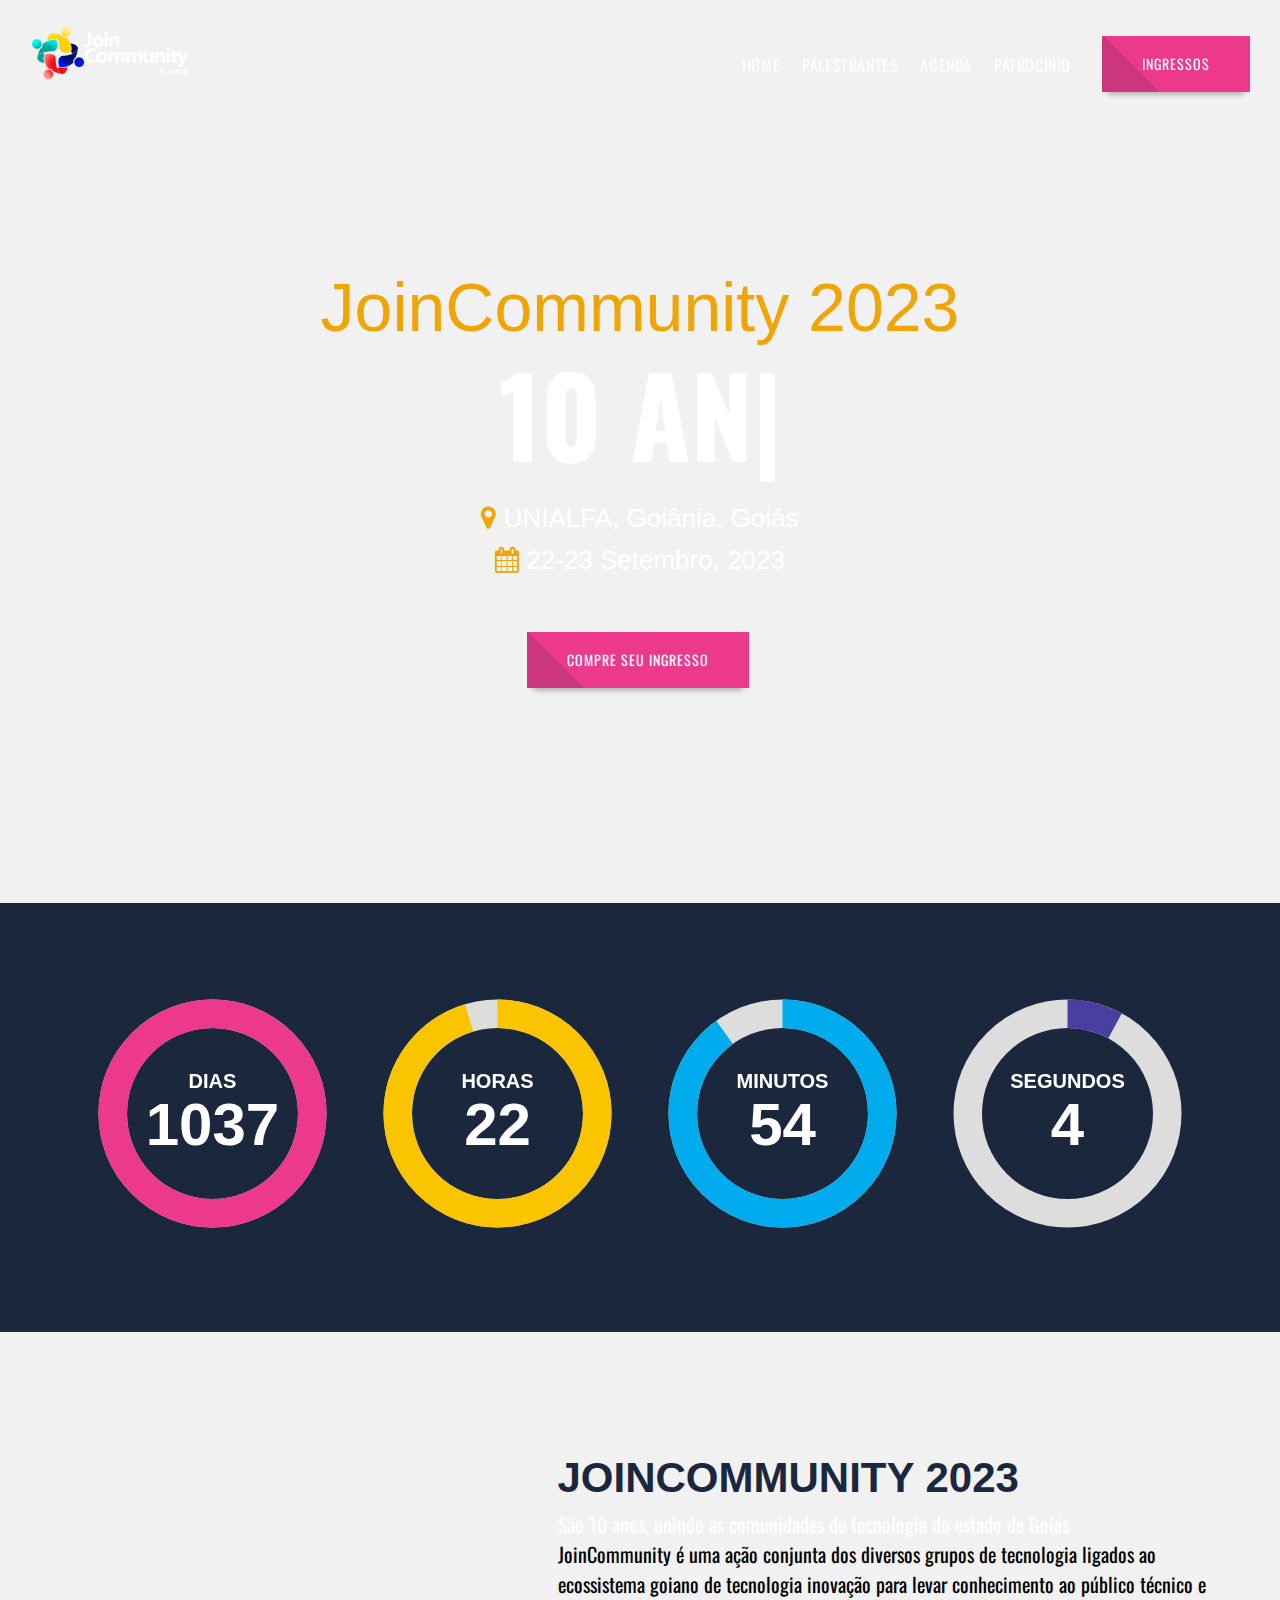
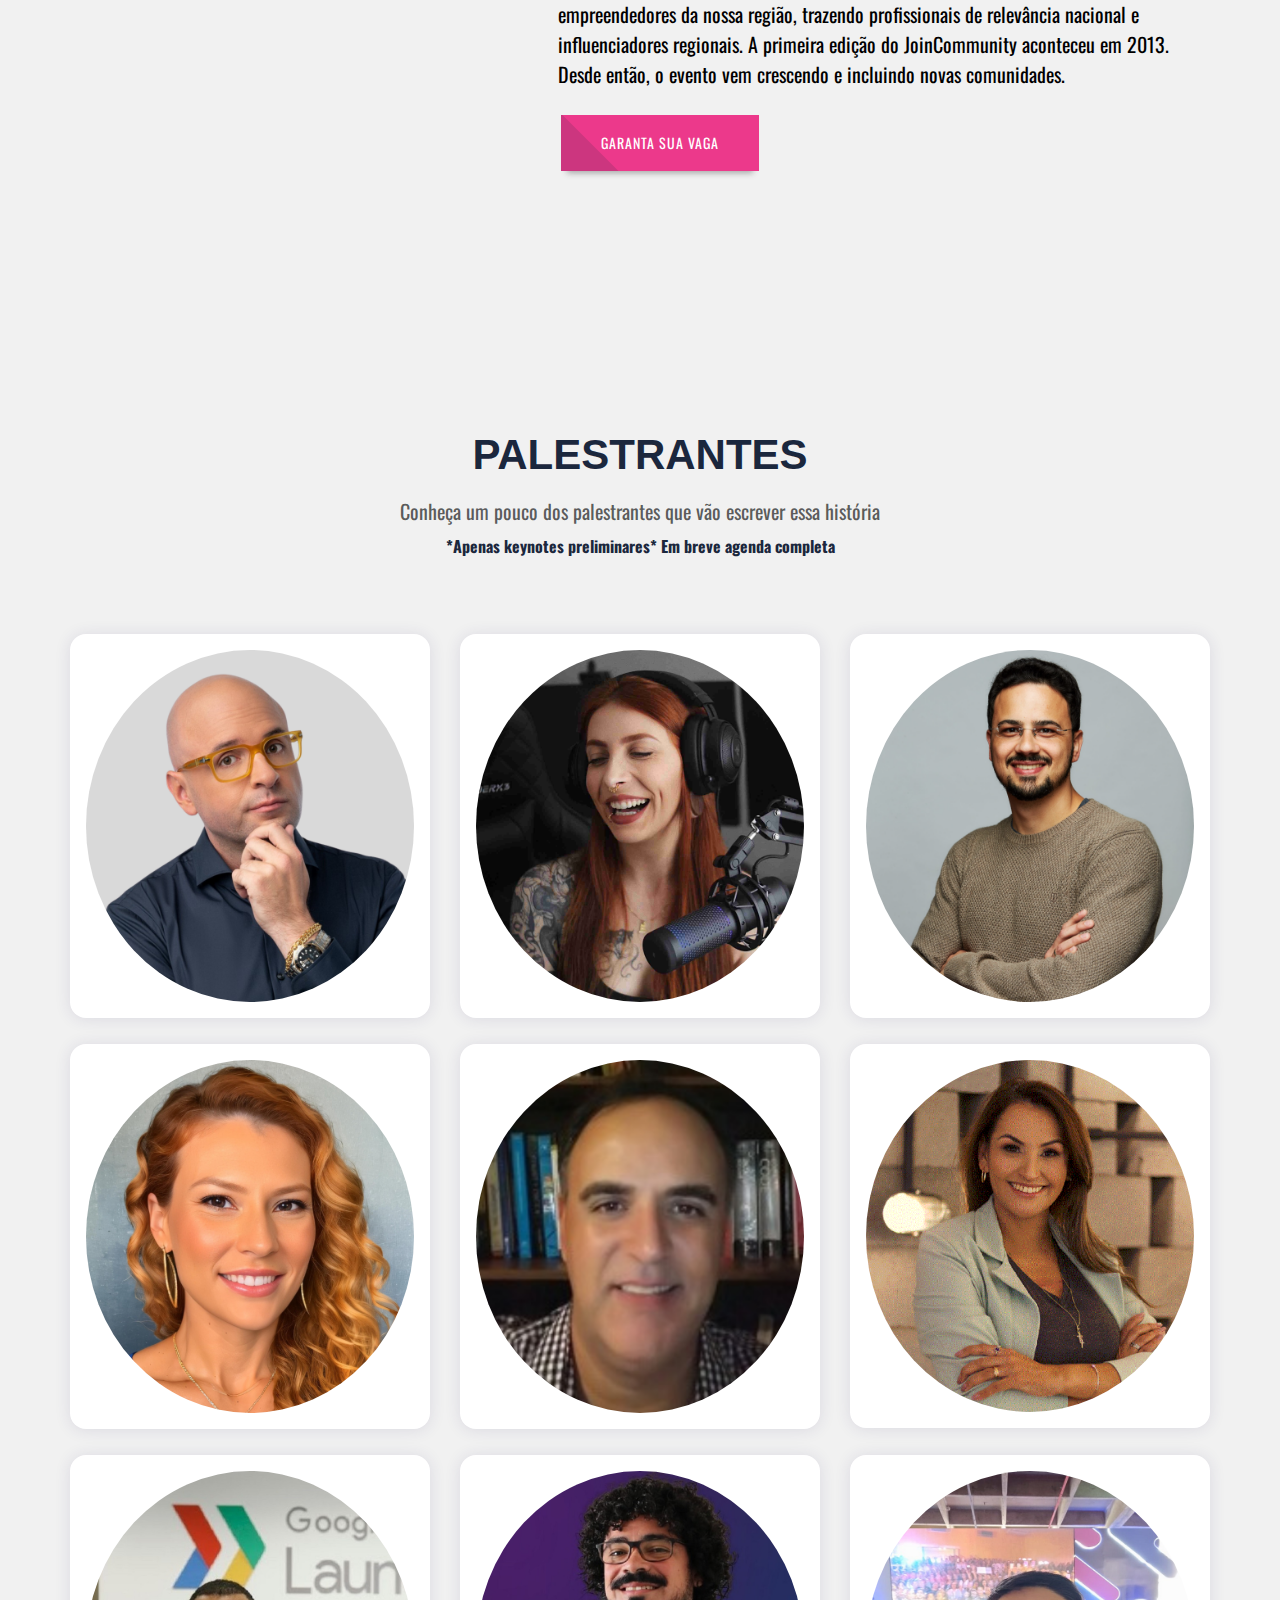
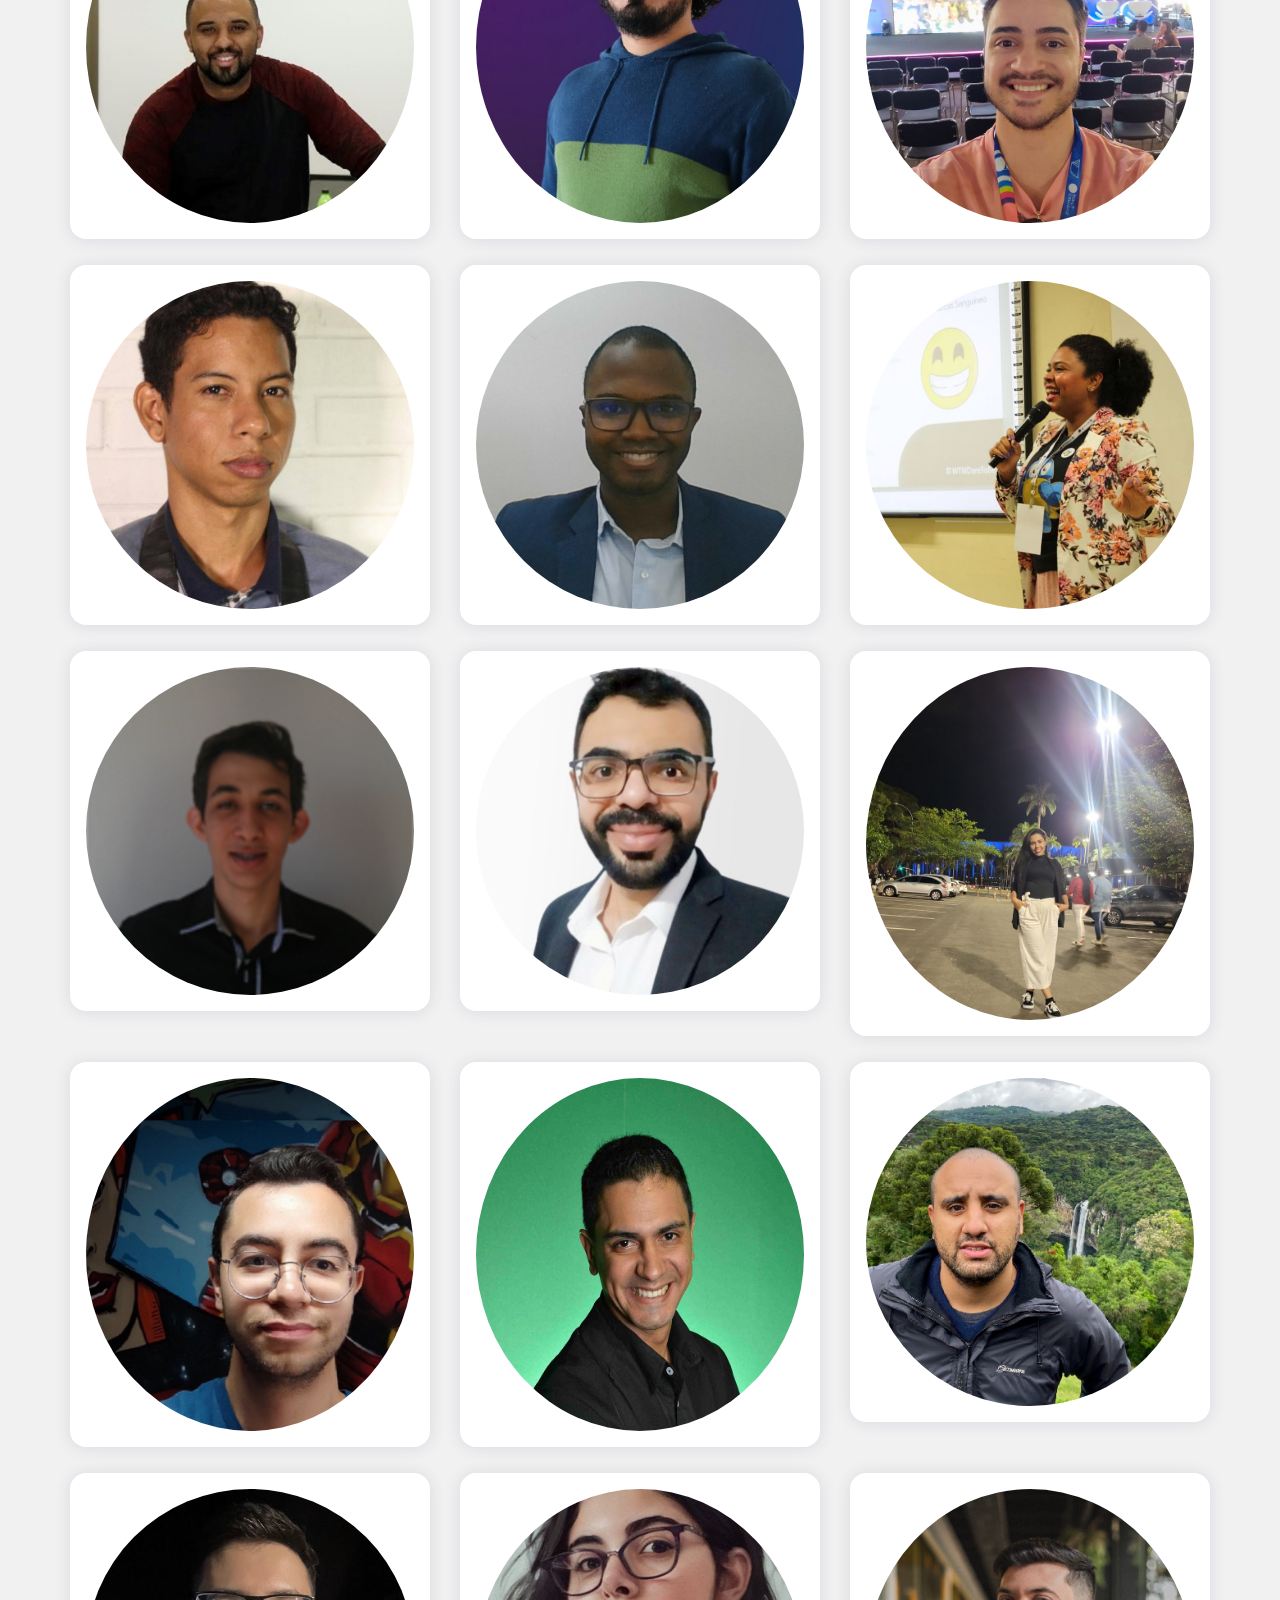
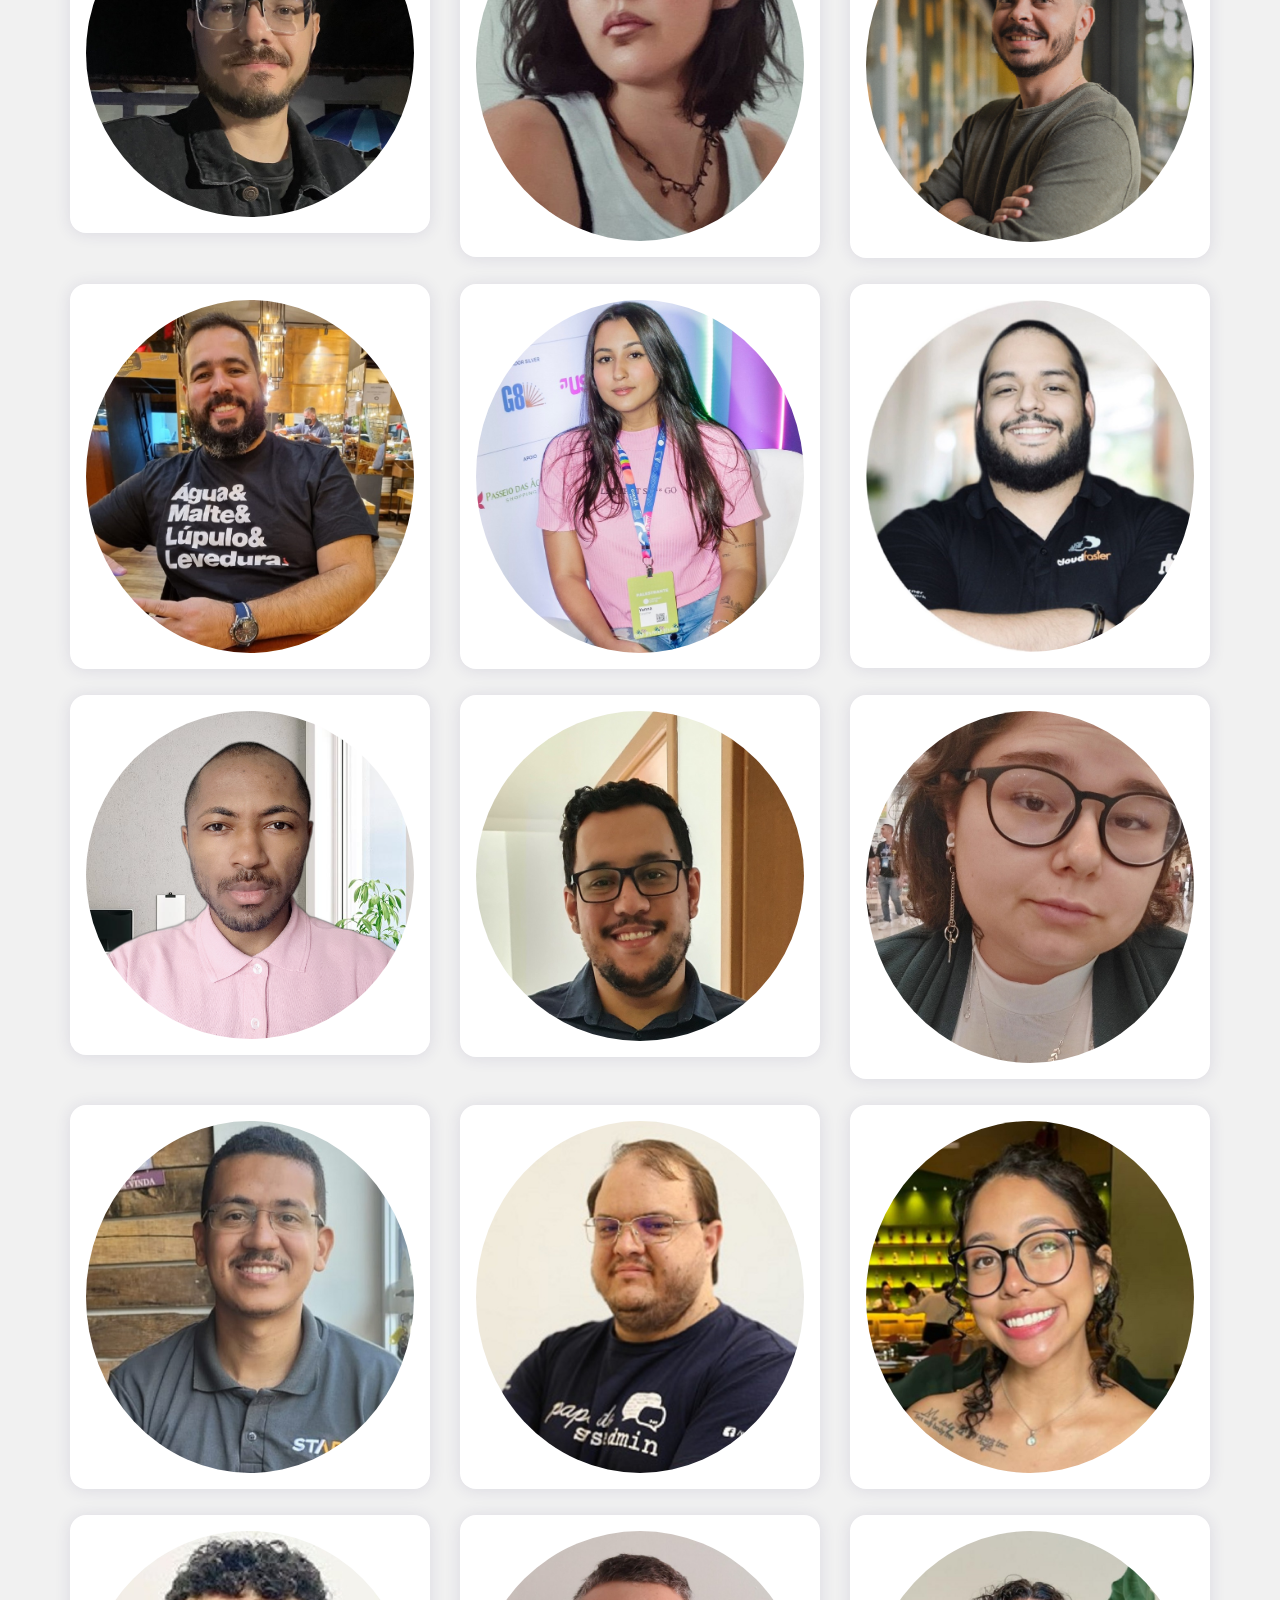
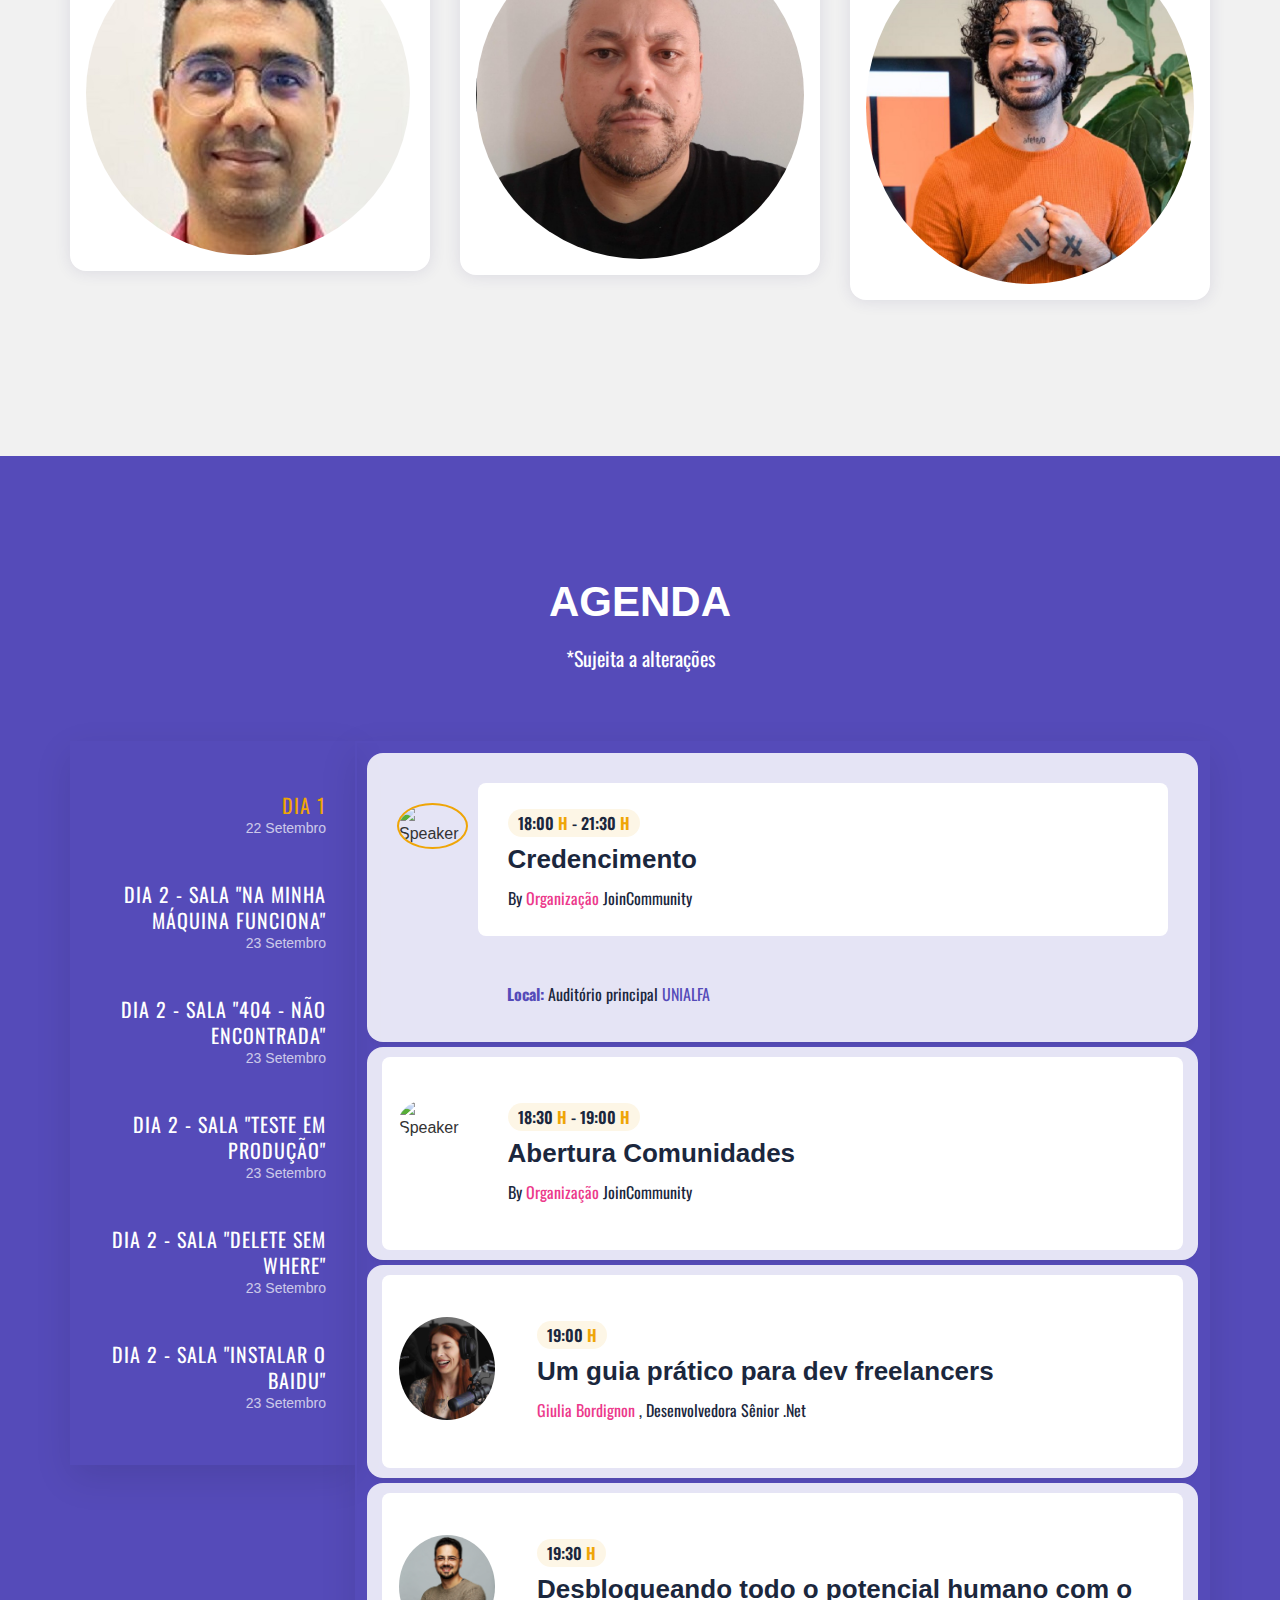
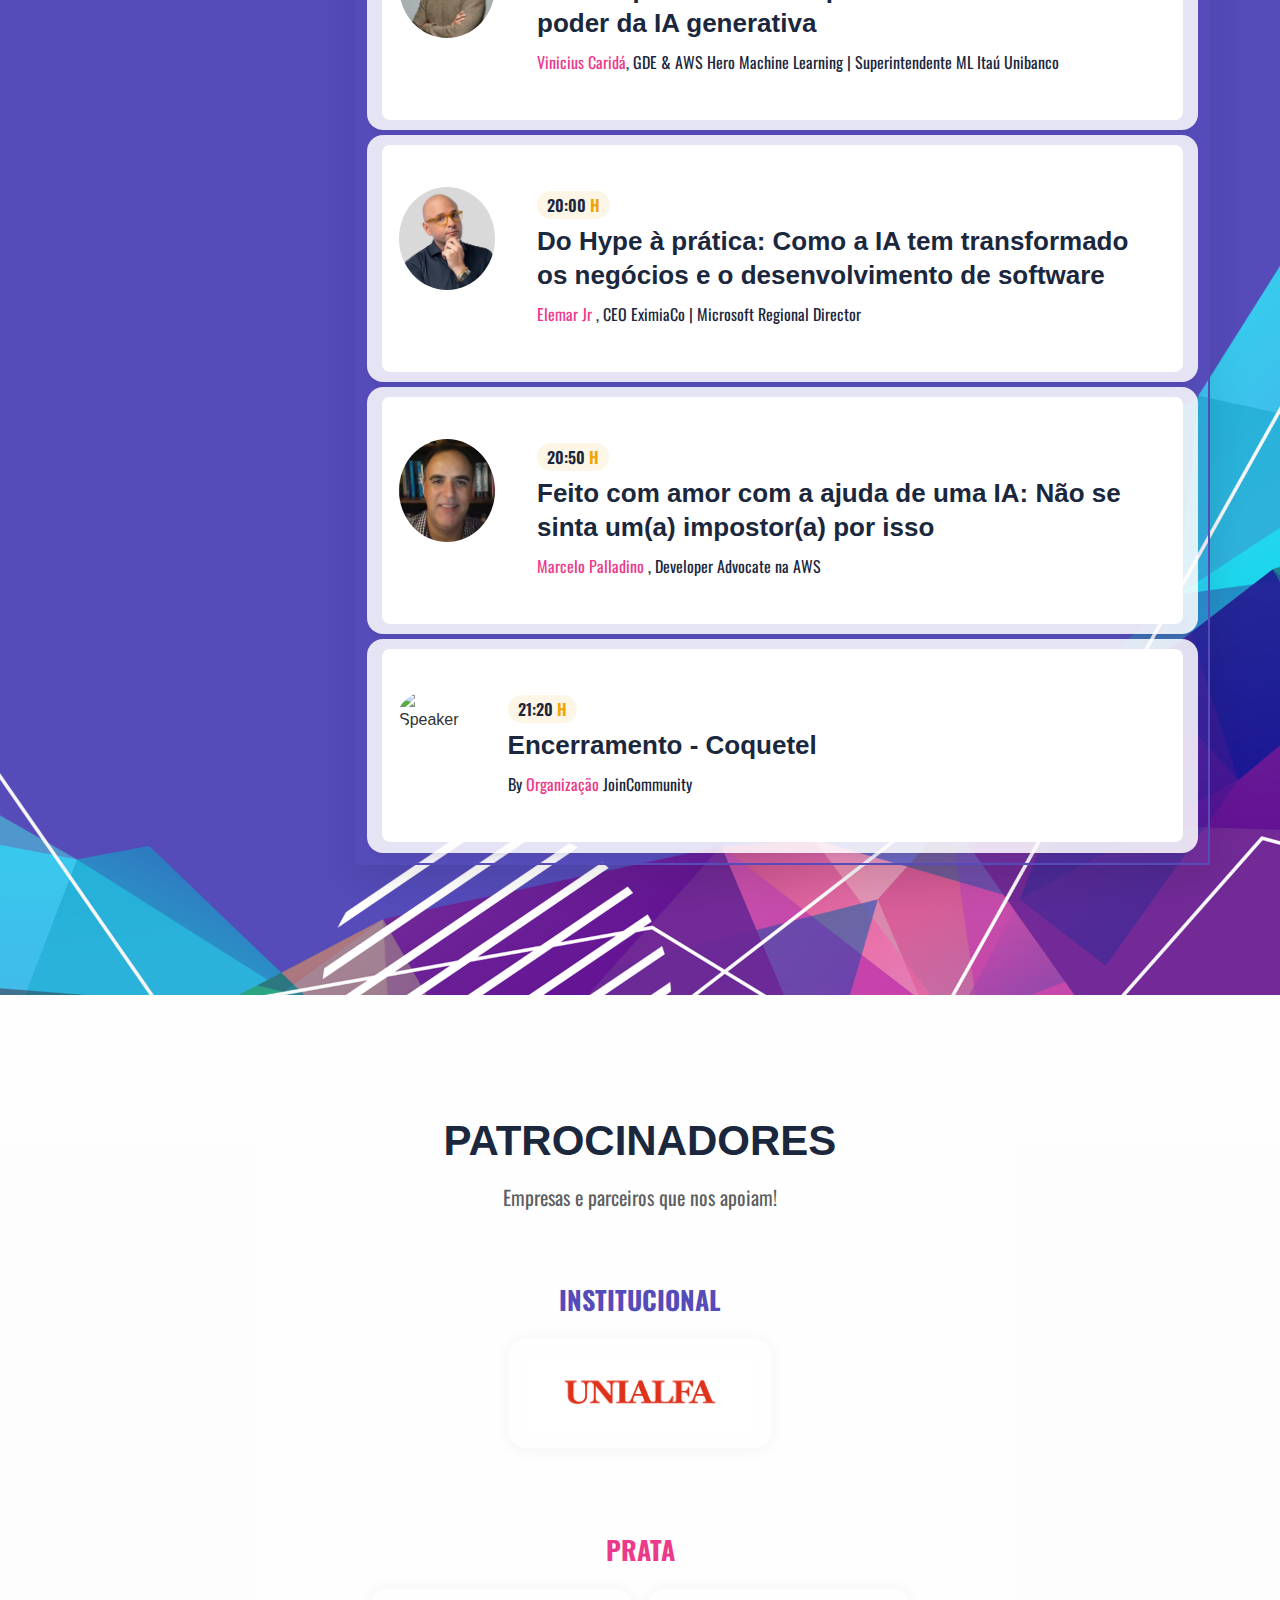
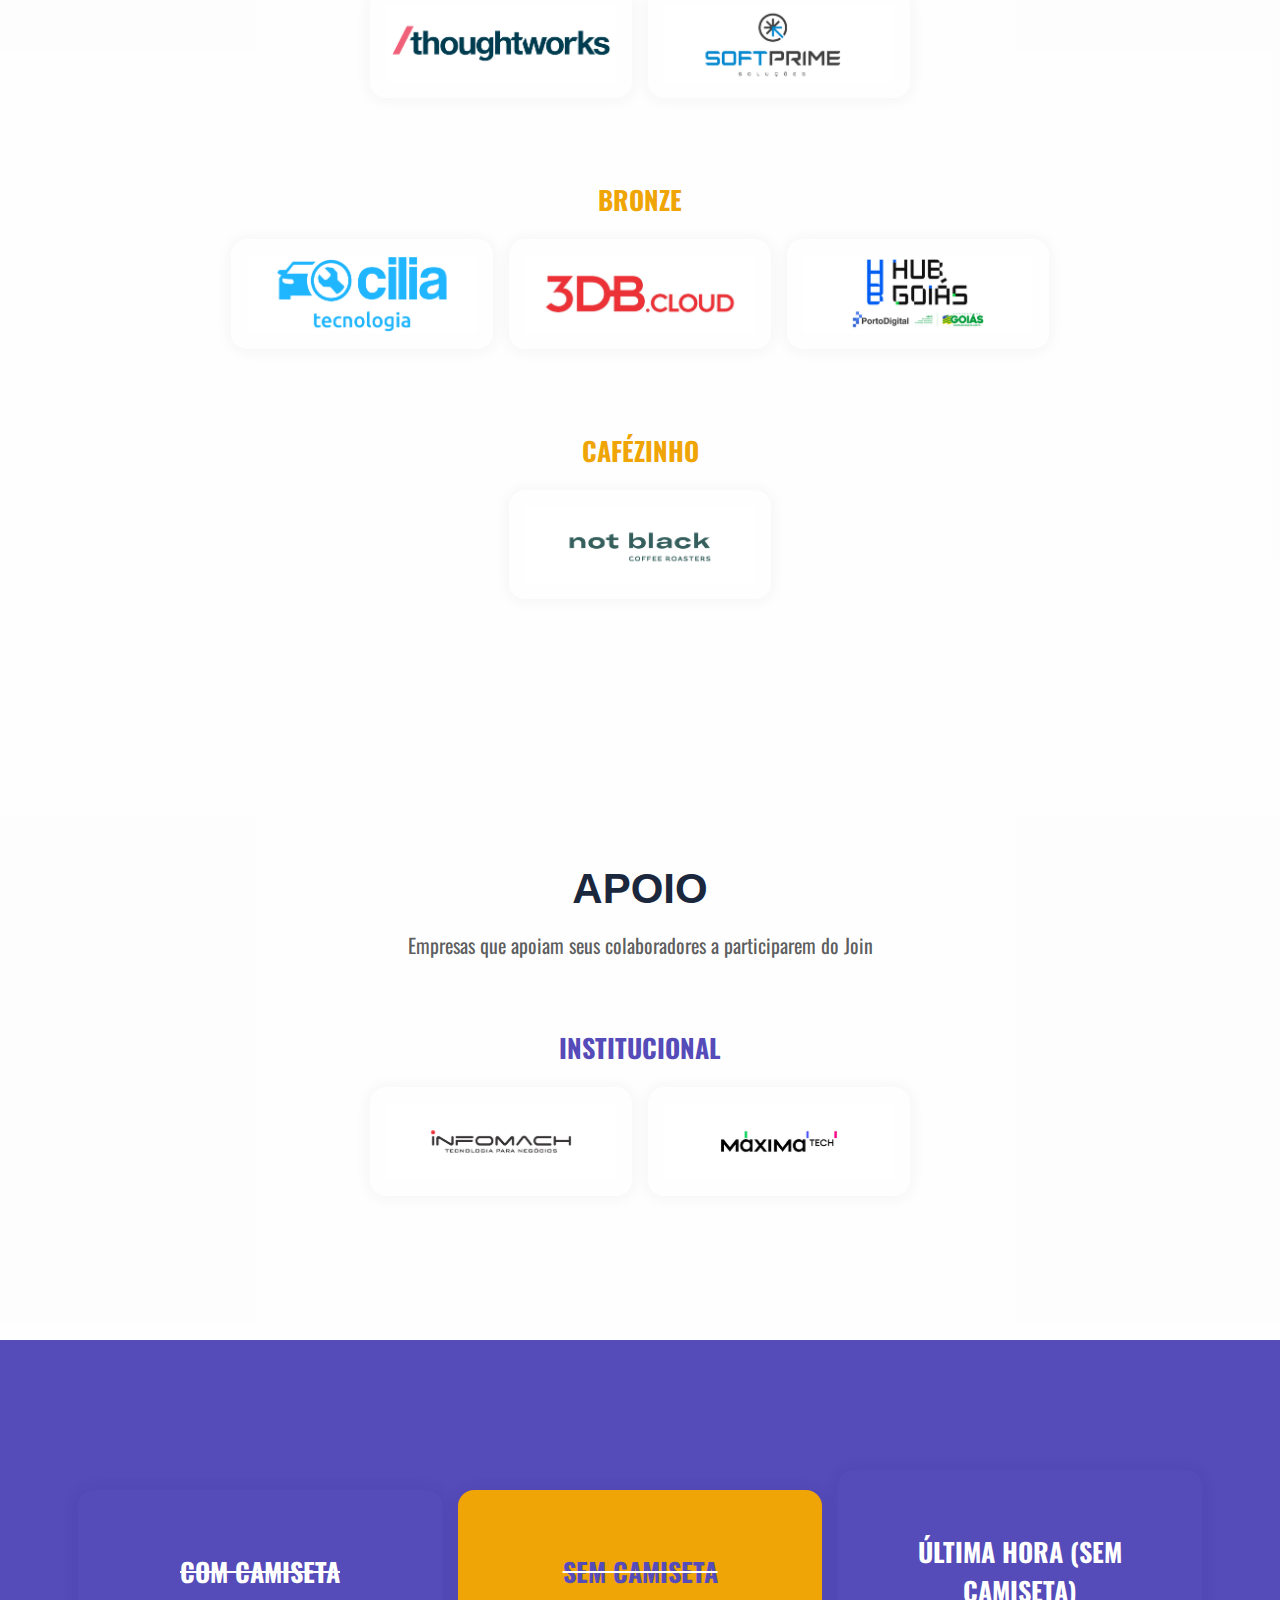
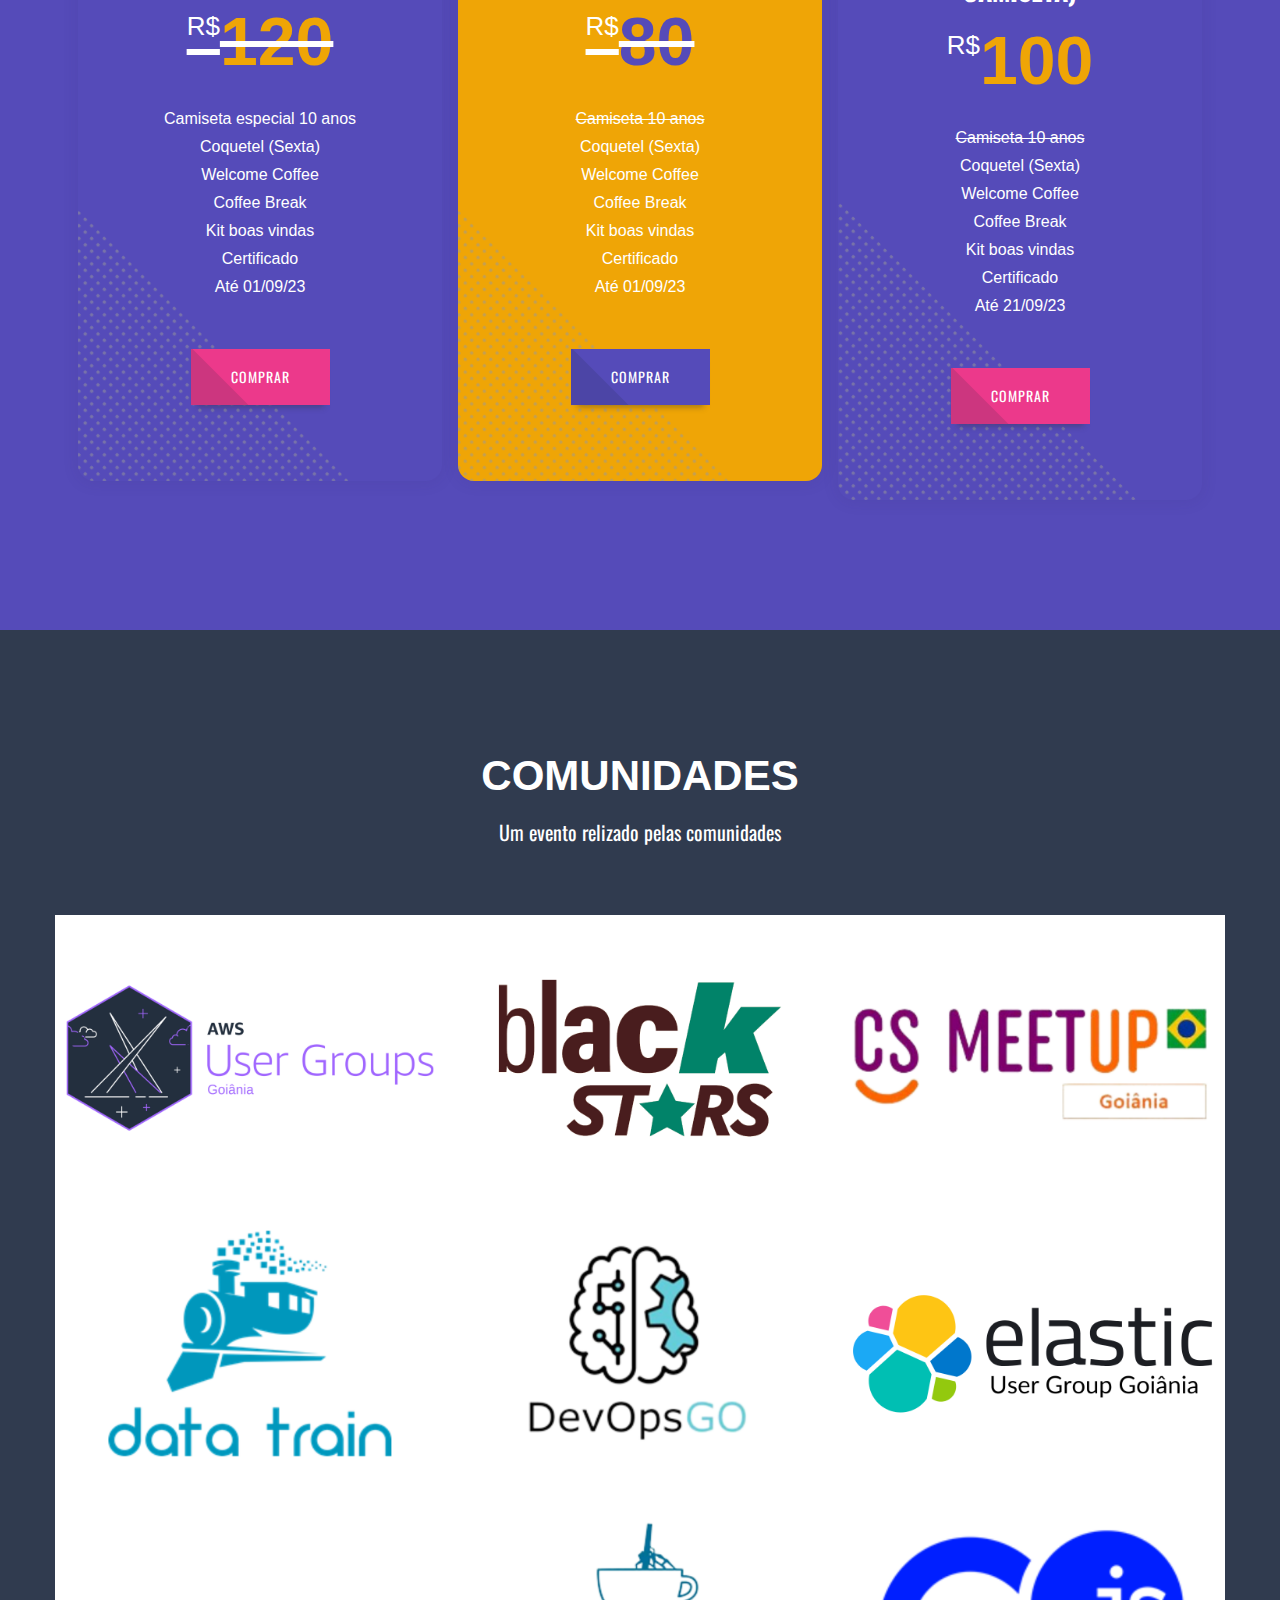
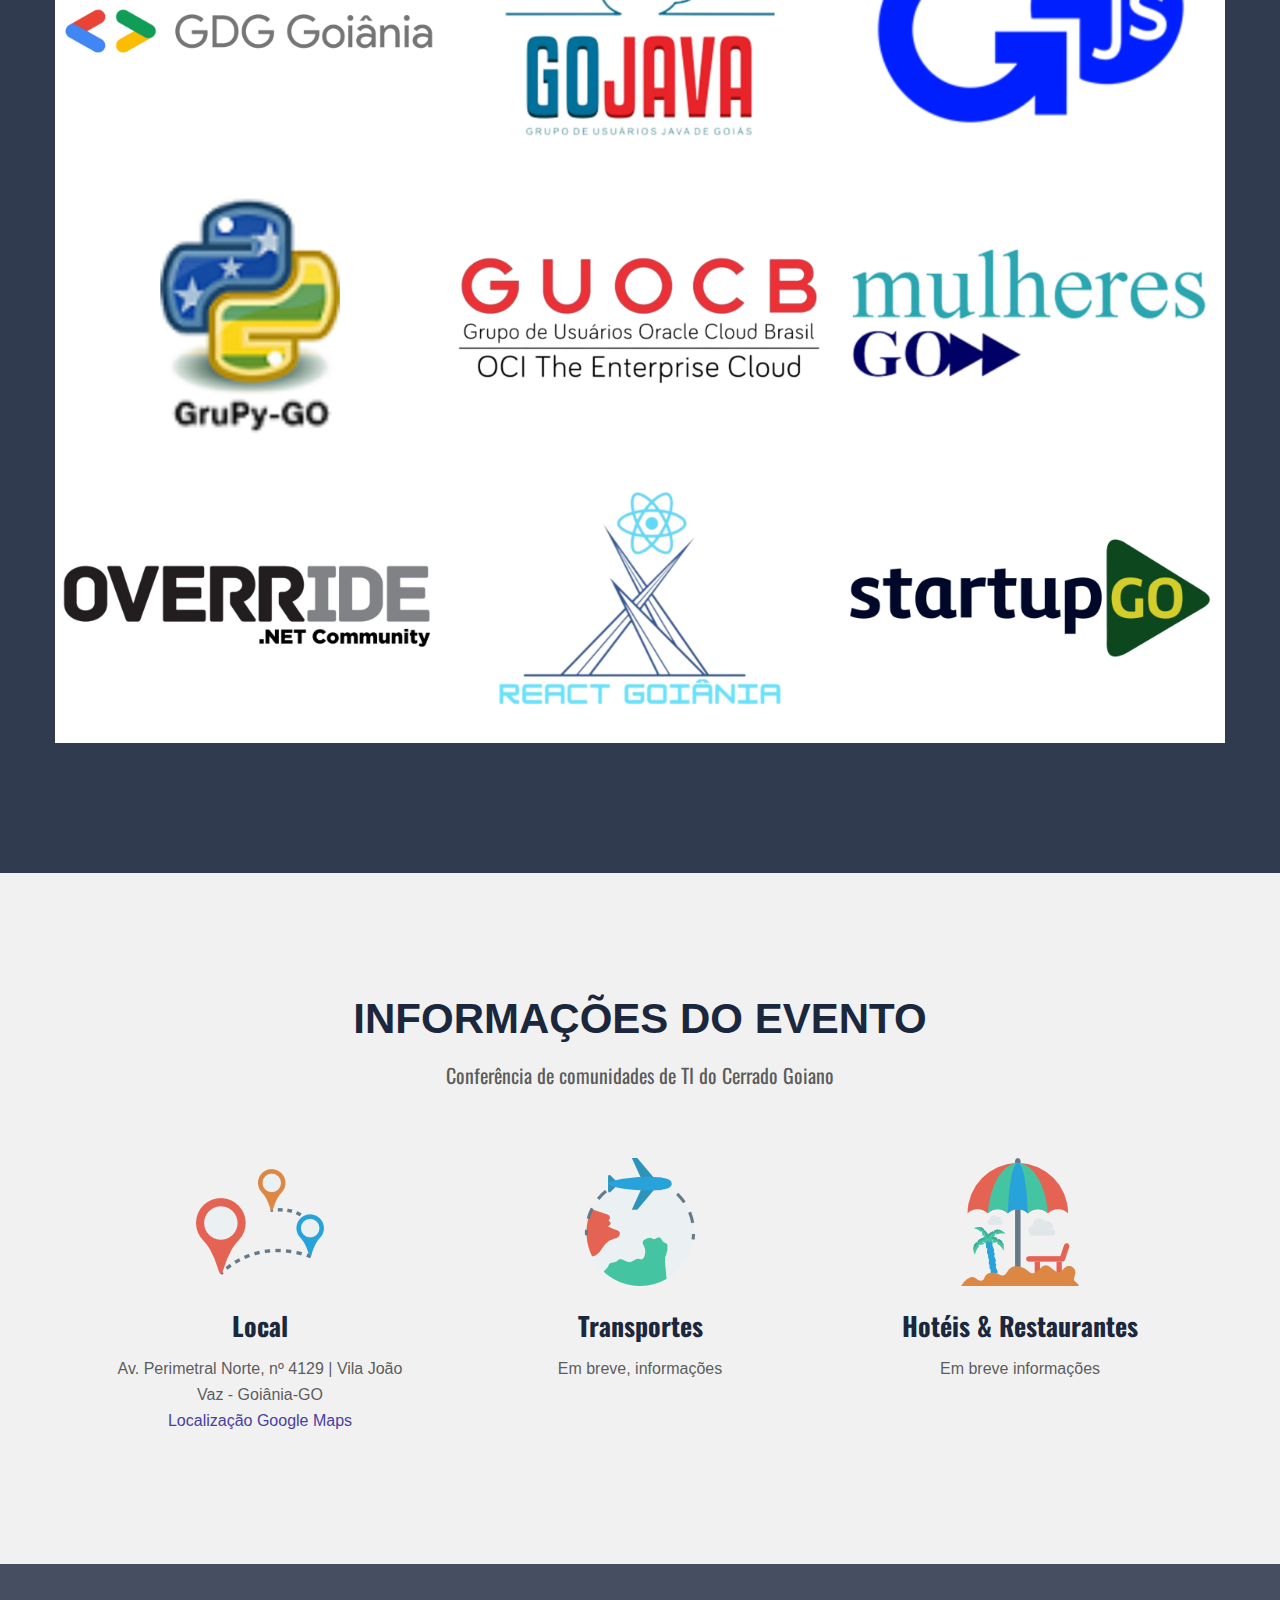
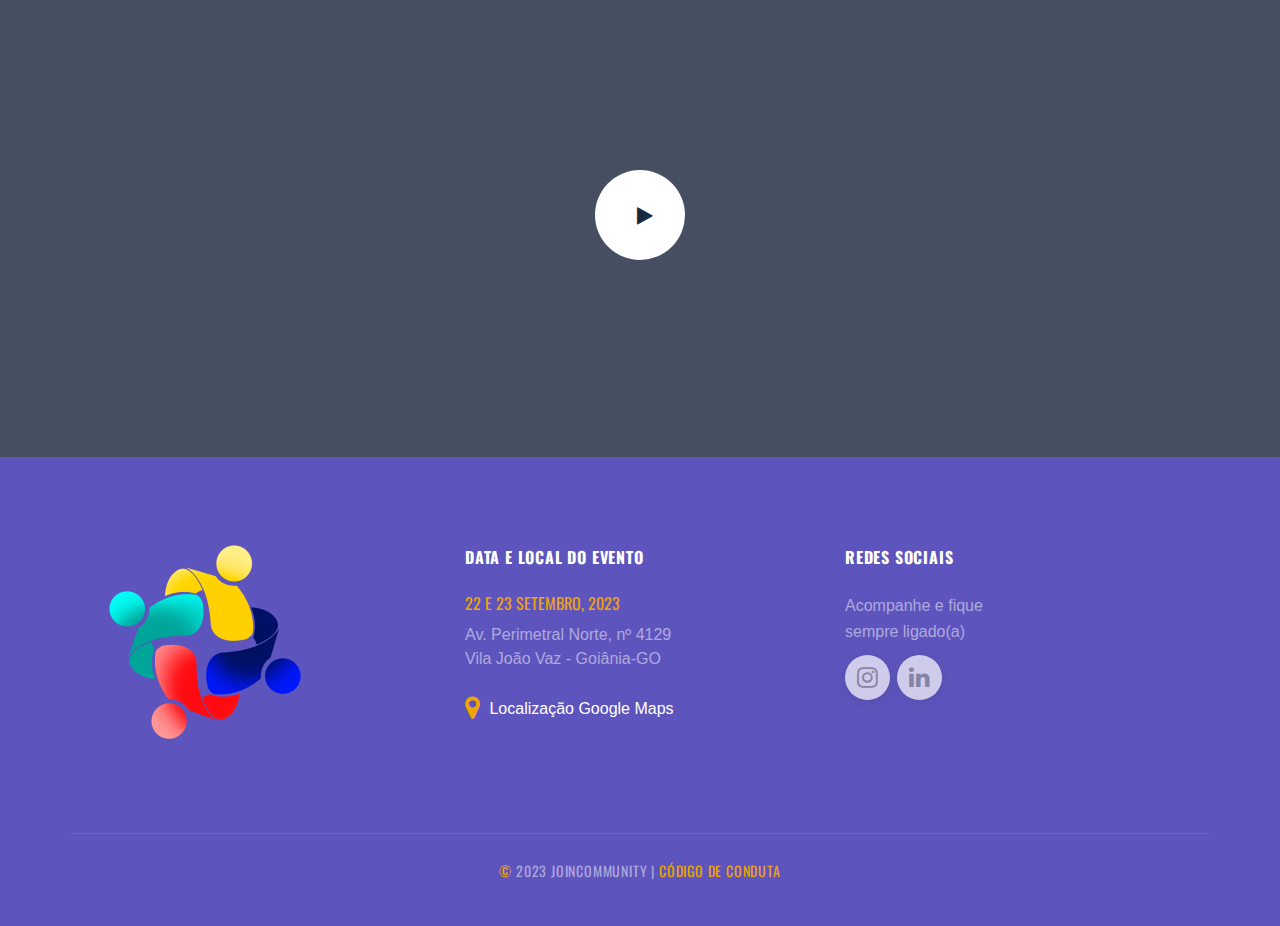
==== commit 43d78ed6: "update dados da grade 1" ====
--- a/index.html
+++ b/index.html
@@ -1437,7 +1437,7 @@
                                                                 <h4 class="time">08:30 <span>h</span></h4>
                                                                 <h3 class="title">Credenciamento e aquele cafézinho</h3>
                                                                 <h4 class="time">08:50 <span>h</span></h4>
-                                                                <h3 class="title">Abertura</h3>
+                                                                <h3 class="title">Abertura do dia no Auditório</h3>
                                                                 <h4 class="author-info">By <span>Organização</span> , <span>JoinCommunity</span></h4>
                                                             </div>
                                                         </div>
@@ -1462,7 +1462,7 @@
                                                                 <img src="./assets/img/speakers/robs.png" alt="Speaker"/>
                                                             </div>
                                                             <div class="schedule-info">
-                                                                <h4 class="time">09:00 <span>h</span></h4>
+                                                                <h4 class="time">09:00 <span>h</span> - Auditório</h4>
                                                                 <h3 class="title">200 departamentos depois: o que eu aprendi sobre CS</h3>
                                                                 <h4 class="author-info">By <span>Robs</span> , Consultora de Customer Success</h4>
                                                             </div>
@@ -1490,7 +1490,7 @@
                                                             <div class="schedule-info">
                                                                 <h4 class="time">09:35 <span>h</span></h4>
                                                                 <h3 class="title">Engajamento de Clientes: Fortalecendo Laços e Impulsionando a Fidelidade para garantir o Sucesso do Cliente</h3>
-                                                                <h4 class="author-info">By <span>Viviane Cândida</span> , </h4>
+                                                                <h4 class="author-info">By <span>Viviane Cândida</span>, Coordenadora de Customer Success na TOTVS S/A</h4>
                                                             </div>
                                                         </div>
                                                     </a>
@@ -1499,7 +1499,9 @@
                                             <div id="collapseThree3" class="panel-collapse collapse" role="tabpanel" aria-labelledby="headingThree2103">
                                                 <div class="panel-body">
                                                     <p class="text">
-                                                        Mais detalhes em breve.
+                                                        Descubra como o Engajamento, uma poderosa ferramenta de Customer Success, pode fortalecer os laços com seus clientes e impulsionar a fidelidade!
+Junte-se a nós nesta palestra exclusiva e obtenha insights valiosos sobre como compreender profundamente as necessidades e expectativas dos seus clientes. Aprenda estratégias eficazes para proporcionar uma experiência excepcional e estabelecer uma comunicação efetiva que resulte em conexões duradouras com seus clientes.
+Além disso, aproveite a oportunidade para dominar as melhores práticas de coleta e utilização estratégica do feedback dos clientes. Descubra como monitorar métricas relevantes e transformá-las em resultados tangíveis, impulsionando o sucesso da sua empresa.
                                                     </p>
                                                     <h4 class="location"><strong>Local:</strong> Sala "404 - Não Encontrada", <span>UNIALFA</span> </h4>
                                                 </div>
@@ -1507,9 +1509,9 @@
                                         </div>
 
                                         <div class="panel panel-default lgx-panel">
-                                            <div class="panel-heading" role="tab" id="headingThree2102">
-                                                <div class="panel-title">
-                                                    <a class="collapsed" role="button" data-toggle="collapse" data-parent="#accordion2" href="#collapseThree2102" aria-expanded="true" aria-controls="collapseThree2">
+                                            <div class="panel-heading" role="tab" id="headingThree21025">
+                                                <div class="panel-title">
+                                                    <a class="collapsed" role="button" data-toggle="collapse" data-parent="#accordion2" href="#collapseThree21025" aria-expanded="true" aria-controls="collapseThree2">
                                                         <div class="lgx-single-schedule">
                                                             <div class="author">
                                                                 <img src="./assets/img/speakers/marciopalves.jpg" alt="Speaker"/>
@@ -1523,10 +1525,10 @@
                                                     </a>
                                                 </div>
                                             </div>
-                                            <div id="collapseThree2102" class="panel-collapse collapse" role="tabpanel" aria-labelledby="headingThree2102">
-                                                <div class="panel-body">
-                                                    <p class="text">
-                                                        Mais detalhes em breve.
+                                            <div id="collapseThree21025" class="panel-collapse collapse" role="tabpanel" aria-labelledby="headingThree21025">
+                                                <div class="panel-body">
+                                                    <p class="text">
+                                                        Desenvolver uma API conectando com o Mongodb
                                                     </p>
                                                     <h4 class="location"><strong>Local:</strong> Sala "404 - Não Encontrada", <span>UNIALFA</span> </h4>
                                                 </div>
@@ -1534,9 +1536,9 @@
                                         </div>
 
                                         <div class="panel panel-default lgx-panel">
-                                            <div class="panel-heading" role="tab" id="headingThree2103">
-                                                <div class="panel-title">
-                                                    <a class="collapsed" role="button" data-toggle="collapse" data-parent="#accordion2" href="#collapseThree2103" aria-expanded="true" aria-controls="collapseThree2">
+                                            <div class="panel-heading" role="tab" id="headingThree2103z">
+                                                <div class="panel-title">
+                                                    <a class="collapsed" role="button" data-toggle="collapse" data-parent="#accordion2" href="#collapseThree2103z" aria-expanded="true" aria-controls="collapseThree2">
                                                         <div class="lgx-single-schedule">
                                                             <div class="author">
                                                                 <img src="./assets/img/speakers/beza.jpeg" alt="Speaker"/>
@@ -1550,10 +1552,10 @@
                                                     </a>
                                                 </div>
                                             </div>
-                                            <div id="collapseThree2103" class="panel-collapse collapse" role="tabpanel" aria-labelledby="headingThree2103">
-                                                <div class="panel-body">
-                                                    <p class="text">
-                                                        Mais detalhes em breve.
+                                            <div id="collapseThree2103z" class="panel-collapse collapse" role="tabpanel" aria-labelledby="headingThree2103z">
+                                                <div class="panel-body">
+                                                    <p class="text">
+                                                        Nessa talk pretendo abordar o conceito de engenharia do caos, o que é, principios do caos e por onde comecar, além disso irei abordar algumas ferramentas de mercado para aplicar caos
                                                     </p>
                                                     <h4 class="location"><strong>Local:</strong> Sala "404 - Não Encontrada", <span>UNIALFA</span> </h4>
                                                 </div>
@@ -1588,9 +1590,9 @@
                                         </div>
 
                                         <div class="panel panel-default lgx-panel">
-                                            <div class="panel-heading" role="tab" id="headingThree2105">
-                                                <div class="panel-title">
-                                                    <a class="collapsed" role="button" data-toggle="collapse" data-parent="#accordion2" href="#collapseThree2105" aria-expanded="true" aria-controls="collapseThree2">
+                                            <div class="panel-heading" role="tab" id="headingThree2105x">
+                                                <div class="panel-title">
+                                                    <a class="collapsed" role="button" data-toggle="collapse" data-parent="#accordion2" href="#collapseThree2105x" aria-expanded="true" aria-controls="collapseThree2">
                                                         <div class="lgx-single-schedule">
                                                             <div class="author">
                                                                 <img src="./assets/img/speakers/FranciellySantos.jpeg" alt="Speaker"/>
@@ -1598,16 +1600,16 @@
                                                             <div class="schedule-info">
                                                                 <h4 class="time">12:30 <span>h</span></h4>
                                                                 <h3 class="title">Como escolher uma arquitetura para aplicações Android</h3>
-                                                                <h4 class="author-info"><span>Fran Moraes </span> , </h4>
-                                                            </div>
-                                                        </div>
-                                                    </a>
-                                                </div>
-                                            </div>
-                                            <div id="collapseThree2105" class="panel-collapse collapse" role="tabpanel" aria-labelledby="headingThree2105">
-                                                <div class="panel-body">
-                                                    <p class="text">
-                                                        Mais detalhes em breve.
+                                                                <h4 class="author-info"><span>Fran Moraes </span>, Dev Android Senior no LuizaLabs</h4>
+                                                            </div>
+                                                        </div>
+                                                    </a>
+                                                </div>
+                                            </div>
+                                            <div id="collapseThree2105x" class="panel-collapse collapse" role="tabpanel" aria-labelledby="headingThree2105x">
+                                                <div class="panel-body">
+                                                    <p class="text">
+                                                        Temos uma variedade de arquiteturas que podem ser aplicadas para aplicações android, mas o que eu devo considerar na hora escolher uma delas? Vamos discutir aqui os pontos positivos e negativos de cada uma delas, vou mostrar exemplos práticos, boas e más escolhas que já vivenciei nos meus anos de desenvolvimento.
                                                     </p>
                                                     <h4 class="location"><strong>Local:</strong> Sala "404 - Não Encontrada", <span>UNIALFA</span> </h4>
                                                 </div>
@@ -1615,15 +1617,15 @@
                                         </div>
 
                                         <div class="panel panel-default lgx-panel">
-                                            <div class="panel-heading" role="tab" id="headingThree2106">
-                                                <div class="panel-title">
-                                                    <a class="collapsed" role="button" data-toggle="collapse" data-parent="#accordion2" href="#collapseThree2106" aria-expanded="true" aria-controls="collapseThree2">
+                                            <div class="panel-heading" role="tab" id="headingThree2106b">
+                                                <div class="panel-title">
+                                                    <a class="collapsed" role="button" data-toggle="collapse" data-parent="#accordion2" href="#collapseThree2106b" aria-expanded="true" aria-controls="collapseThree2">
                                                         <div class="lgx-single-schedule">
                                                             <div class="author">
                                                                 <img src="./assets/img/speakers/vinicarida.png" alt="Speaker"/>
                                                             </div>
                                                             <div class="schedule-info">
-                                                                <h4 class="time">13:30 <span>h</span></h4>
+                                                                <h4 class="time">13:30 <span>h</span> - AUDITÓRIO</h4>
                                                                 <h3 class="title">IA Generativa: Hora de colocar a mão na massa</h3>
                                                                 <h4 class="author-info"><span>Vinicius Caridá</span>, Engenheiro da Computação, Mestre e Doutor em Ciência da Computação/IA. Head da Comunidade de Atendimento, Dados e IA do Itaú</h4>
                                                             </div>
@@ -1631,10 +1633,10 @@
                                                     </a>
                                                 </div>
                                             </div>
-                                            <div id="collapseThree2106" class="panel-collapse collapse" role="tabpanel" aria-labelledby="headingThree2106">
-                                                <div class="panel-body">
-                                                    <p class="text">
-                                                        Mais detalhes em breve.
+                                            <div id="collapseThree2106b" class="panel-collapse collapse" role="tabpanel" aria-labelledby="headingThree2106b">
+                                                <div class="panel-body">
+                                                    <p class="text">
+                                                        A IA generativa, um campo inovador de inteligência artificial, permite que as máquinas gerem diversos conteúdos e ideias que abrangem conversas, histórias, imagens, vídeos e música. Aproveitando os recursos de modelos pré-treinados em larga escala conhecidos como modelos de fundação (FMs) é possível trazer potencial transformador da IA generativa ao nosso alcance. Nesta palestra, mergulhamos um pouco mais nos conceitos técnicos. Descubra como serviços em cloud, modelos open source e bibliotecas existentes permitem que você utilize modelos pré-treinados ou ajuste modelos de IA generativa com seus próprios dados. Junte-se a nós para desbloquear novas dimensões de criatividade e remodelar o futuro.
                                                     </p>
                                                     <h4 class="location"><strong>Local:</strong> Auditório, <span>UNIALFA</span> </h4>
                                                 </div>
@@ -1642,9 +1644,9 @@
                                         </div>
 
                                         <div class="panel panel-default lgx-panel">
-                                            <div class="panel-heading" role="tab" id="headingThree2107">
-                                                <div class="panel-title">
-                                                    <a class="collapsed" role="button" data-toggle="collapse" data-parent="#accordion2" href="#collapseThree2107" aria-expanded="true" aria-controls="collapseThree2">
+                                            <div class="panel-heading" role="tab" id="headingThree2107y">
+                                                <div class="panel-title">
+                                                    <a class="collapsed" role="button" data-toggle="collapse" data-parent="#accordion2" href="#collapseThree2107y" aria-expanded="true" aria-controls="collapseThree2">
                                                         <div class="lgx-single-schedule">
                                                             <div class="author">
                                                                 <img src="./assets/img/speakers/MarioMarques.png" alt="Speaker"/>
@@ -1652,16 +1654,16 @@
                                                             <div class="schedule-info">
                                                                 <h4 class="time">14:05 <span>h</span></h4>
                                                                 <h3 class="title">Criando uma cultura de sucesso centrada no cliente </h3>
-                                                                <h4 class="author-info"><span>Mário Marques </span>, </h4>
-                                                            </div>
-                                                        </div>
-                                                    </a>
-                                                </div>
-                                            </div>
-                                            <div id="collapseThree2107" class="panel-collapse collapse" role="tabpanel" aria-labelledby="headingThree2107">
-                                                <div class="panel-body">
-                                                    <p class="text">
-                                                        Mais detalhes em breve.
+                                                                <h4 class="author-info"><span>Mário Marques</span>, Especialista Sucesso do cliente</h4>
+                                                            </div>
+                                                        </div>
+                                                    </a>
+                                                </div>
+                                            </div>
+                                            <div id="collapseThree2107y" class="panel-collapse collapse" role="tabpanel" aria-labelledby="headingThree2107y">
+                                                <div class="panel-body">
+                                                    <p class="text">
+                                                        Criando um cultura de sucesso centrada no cliente
                                                     </p>
                                                     <h4 class="location"><strong>Local:</strong> Sala "404 - Não Encontrada", <span>UNIALFA</span> </h4>
                                                 </div>
@@ -1688,7 +1690,7 @@
                                             <div id="collapseThree2109" class="panel-collapse collapse" role="tabpanel" aria-labelledby="headingThree2109">
                                                 <div class="panel-body">
                                                     <p class="text">
-                                                        Mais detalhes em breve.
+                                                        hora do lanche mesmo
                                                     </p>
                                                     <h4 class="location"><strong>Local:</strong> Espaço ao lado do Auditório, <span>UNIALFA</span> </h4>
                                                 </div>
@@ -1696,9 +1698,9 @@
                                         </div>
 
                                         <div class="panel panel-default lgx-panel">
-                                            <div class="panel-heading" role="tab" id="headingThree2110">
-                                                <div class="panel-title">
-                                                    <a class="collapsed" role="button" data-toggle="collapse" data-parent="#accordion2" href="#collapseThree2110" aria-expanded="true" aria-controls="collapseThree2">
+                                            <div class="panel-heading" role="tab" id="headingThree2110p">
+                                                <div class="panel-title">
+                                                    <a class="collapsed" role="button" data-toggle="collapse" data-parent="#accordion2" href="#collapseThree2110p" aria-expanded="true" aria-controls="collapseThree2">
                                                         <div class="lgx-single-schedule">
                                                             <div class="author">
                                                                 <img src="./assets/img/speakers/leandrosilva.jpeg" alt="Speaker"/>                                                                
@@ -1713,10 +1715,10 @@
                                                     </a>
                                                 </div>
                                             </div>
-                                            <div id="collapseThree2110" class="panel-collapse collapse" role="tabpanel" aria-labelledby="headingThree2110">
-                                                <div class="panel-body">
-                                                    <p class="text">
-                                                        Mais detalhes em breve.
+                                            <div id="collapseThree2110p" class="panel-collapse collapse" role="tabpanel" aria-labelledby="headingThree2110p">
+                                                <div class="panel-body">
+                                                    <p class="text">
+                                                        O foco da palestra é mostrar que o Oracle Linux não é somente uma distribuição Linux, mas um conjunto de diversas ferramentas baseadas em projetos open source, como ferramentas de gerenciamento, automação entre outros.
                                                     </p>
                                                     <h4 class="location"><strong>Local:</strong> Sala "404 - Não Encontrada", <span>UNIALFA</span> </h4>
                                                 </div>
@@ -1724,26 +1726,26 @@
                                         </div>
 
                                         <div class="panel panel-default lgx-panel">
-                                            <div class="panel-heading" role="tab" id="headingThree2111">
-                                                <div class="panel-title">
-                                                    <a class="collapsed" role="button" data-toggle="collapse" data-parent="#accordion2" href="#collapseThree2111" aria-expanded="true" aria-controls="collapseThree2">
+                                            <div class="panel-heading" role="tab" id="headingThree2111q">
+                                                <div class="panel-title">
+                                                    <a class="collapsed" role="button" data-toggle="collapse" data-parent="#accordion2" href="#collapseThree2111q" aria-expanded="true" aria-controls="collapseThree2">
                                                         <div class="lgx-single-schedule">
                                                             <div class="author">
                                                                 <img src="./assets/img/speakers/yannacaroline.jpeg" alt="Speaker"/>
                                                             </div>
                                                             <div class="schedule-info">
                                                                 <h4 class="time">16:00 <span>h</span></h4>
-                                                                <h3 class="title">O que fazer após a entrega de uma solução? Speedboat?  </h3>
-                                                                <h4 class="author-info"><span>Yanna Caroline </span>, </h4>
-                                                            </div>
-                                                        </div>
-                                                    </a>
-                                                </div>
-                                            </div>
-                                            <div id="collapseThree2111" class="panel-collapse collapse" role="tabpanel" aria-labelledby="headingThree2111">
-                                                <div class="panel-body">
-                                                    <p class="text">
-                                                        Mais detalhes em breve.
+                                                                <h3 class="title">O que fazer após a entrega de uma solução? Speedboat?</h3>
+                                                                <h4 class="author-info"><span>Yanna Caroline </span>, Product Designer e professora de Design Ui e Ux</h4>
+                                                            </div>
+                                                        </div>
+                                                    </a>
+                                                </div>
+                                            </div>
+                                            <div id="collapseThree2111q" class="panel-collapse collapse" role="tabpanel" aria-labelledby="headingThree2111q">
+                                                <div class="panel-body">
+                                                    <p class="text">
+                                                        Após entregar uma solução, podemos ainda aprender muito com ela, pontuando erros e evidenciando acertos. Speedboat pode ser usado na etapa de retrospectiva do Scrum para aprender sobre a entrega de maneira leve e didática. 
                                                     </p>
                                                     <h4 class="location"><strong>Local:</strong> Sala "404 - Não Encontrada", <span>UNIALFA</span> </h4>
                                                 </div>
@@ -1751,26 +1753,26 @@
                                         </div>
 
                                         <div class="panel panel-default lgx-panel">
-                                            <div class="panel-heading" role="tab" id="headingThree2113">
-                                                <div class="panel-title">
-                                                    <a class="collapsed" role="button" data-toggle="collapse" data-parent="#accordion2" href="#collapseThree2113" aria-expanded="true" aria-controls="collapseThree2">
+                                            <div class="panel-heading" role="tab" id="headingThree2113b">
+                                                <div class="panel-title">
+                                                    <a class="collapsed" role="button" data-toggle="collapse" data-parent="#accordion2" href="#collapseThree2113b" aria-expanded="true" aria-controls="collapseThree2">
                                                         <div class="lgx-single-schedule">
                                                             <div class="author">
                                                                 <img src="./assets/img/speakers/elemarjr.png" alt="Speaker"/>
                                                             </div>
                                                             <div class="schedule-info">
-                                                                <h4 class="time">16:30 <span>h</span></h4>
-                                                                <h3 class="title">Em breve</h3>
+                                                                <h4 class="time">16:30 <span>h</span> - Auditório</h4>
+                                                                <h3 class="title">Reflexões sobre Tecnologia e Negócios</h3>
                                                                 <h4 class="author-info"><span>JoinCommunity</span> </h4>
                                                             </div>
                                                         </div>
                                                     </a>
                                                 </div>
                                             </div>
-                                            <div id="collapseThree2113" class="panel-collapse collapse" role="tabpanel" aria-labelledby="headingThree2113">
-                                                <div class="panel-body">
-                                                    <p class="text">
-                                                        Mais detalhes em breve.
+                                            <div id="collapseThree2113b" class="panel-collapse collapse" role="tabpanel" aria-labelledby="headingThree2113b">
+                                                <div class="panel-body">
+                                                    <p class="text">
+                                                        Não há atividade relevante, em qualquer empresa, que não seja suportada por tecnologia. Tecnologia pode ser habilitadora - acelerando, potencializando  ou viabilizando iniciativas - ou restrição - desacelerando, dificultando ou até inviabilizando iniciativas. Logo, não dá mais para falar sobre Negócios sem falar em tecnologia. Vamos falar mais sobre isso?
                                                     </p>
                                                     <h4 class="location"><strong>Local:</strong>Auditório, <span>UNIALFA</span> </h4>
                                                 </div>
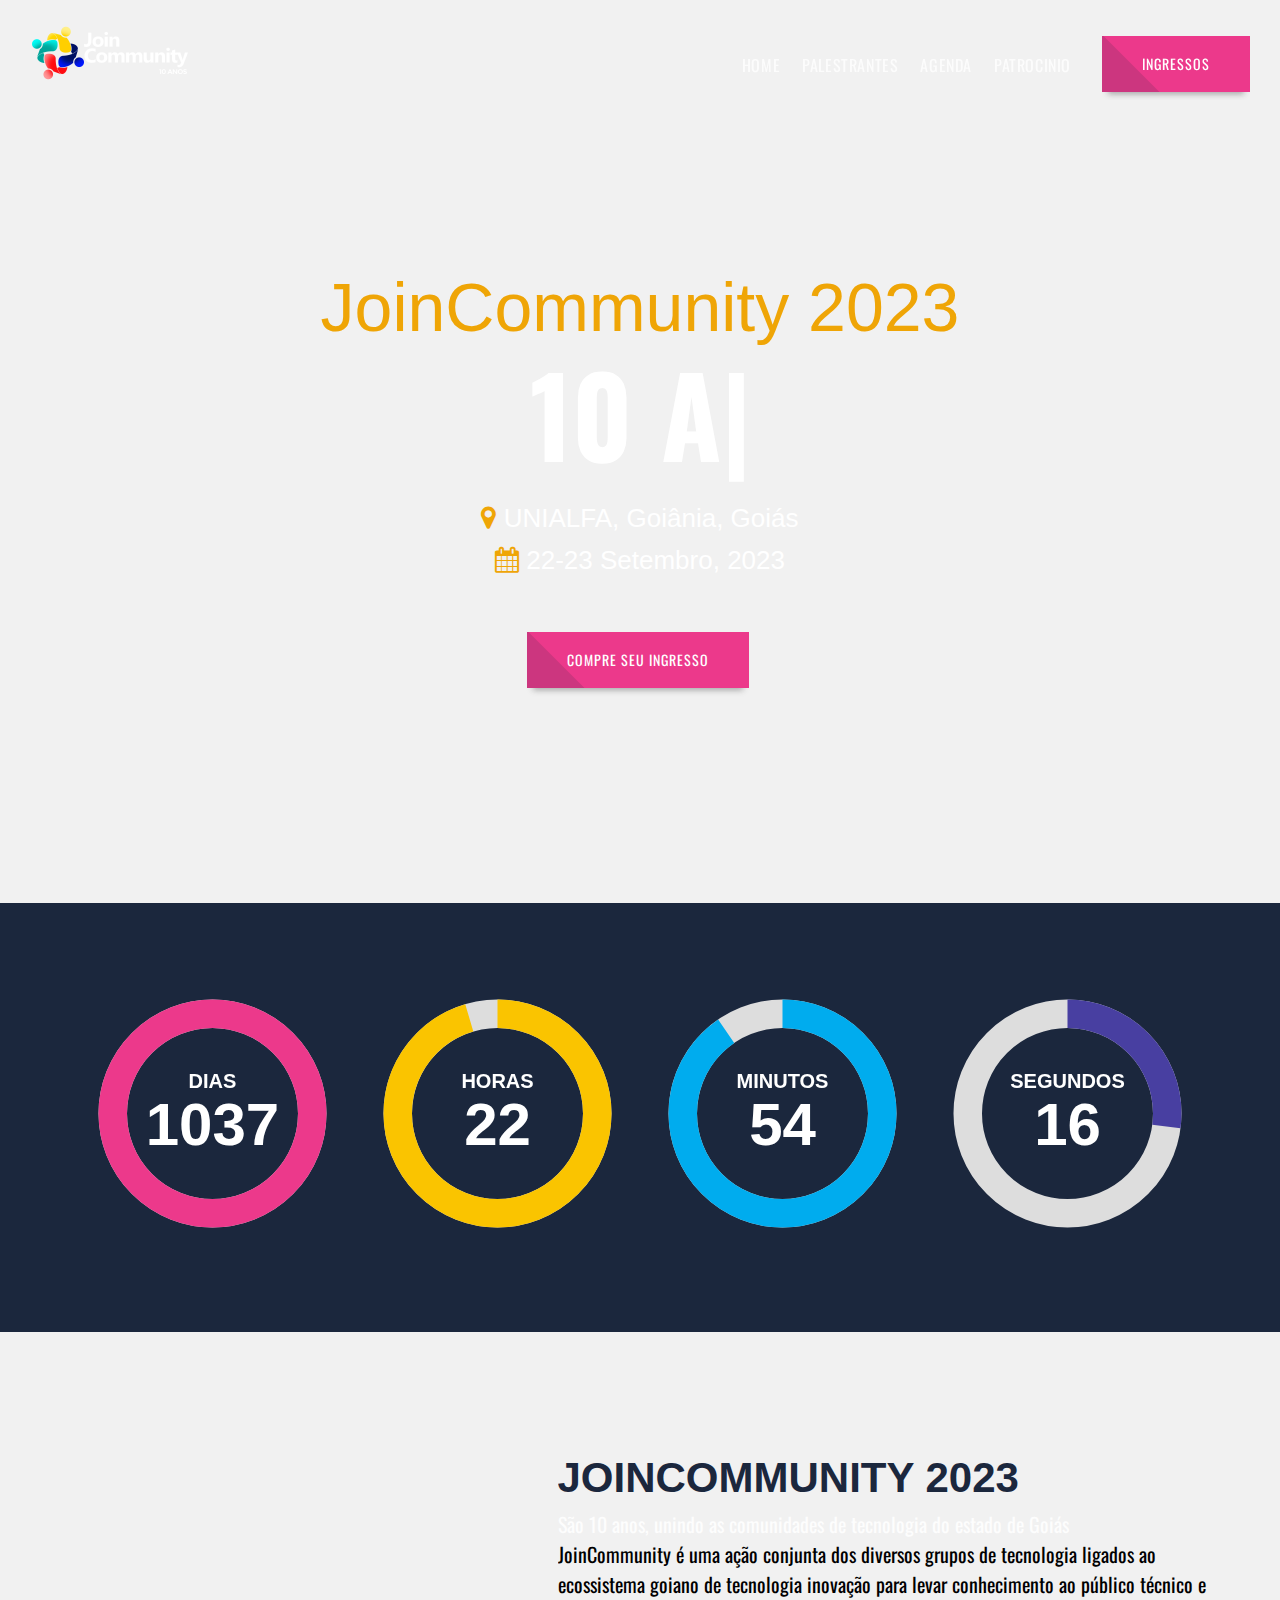
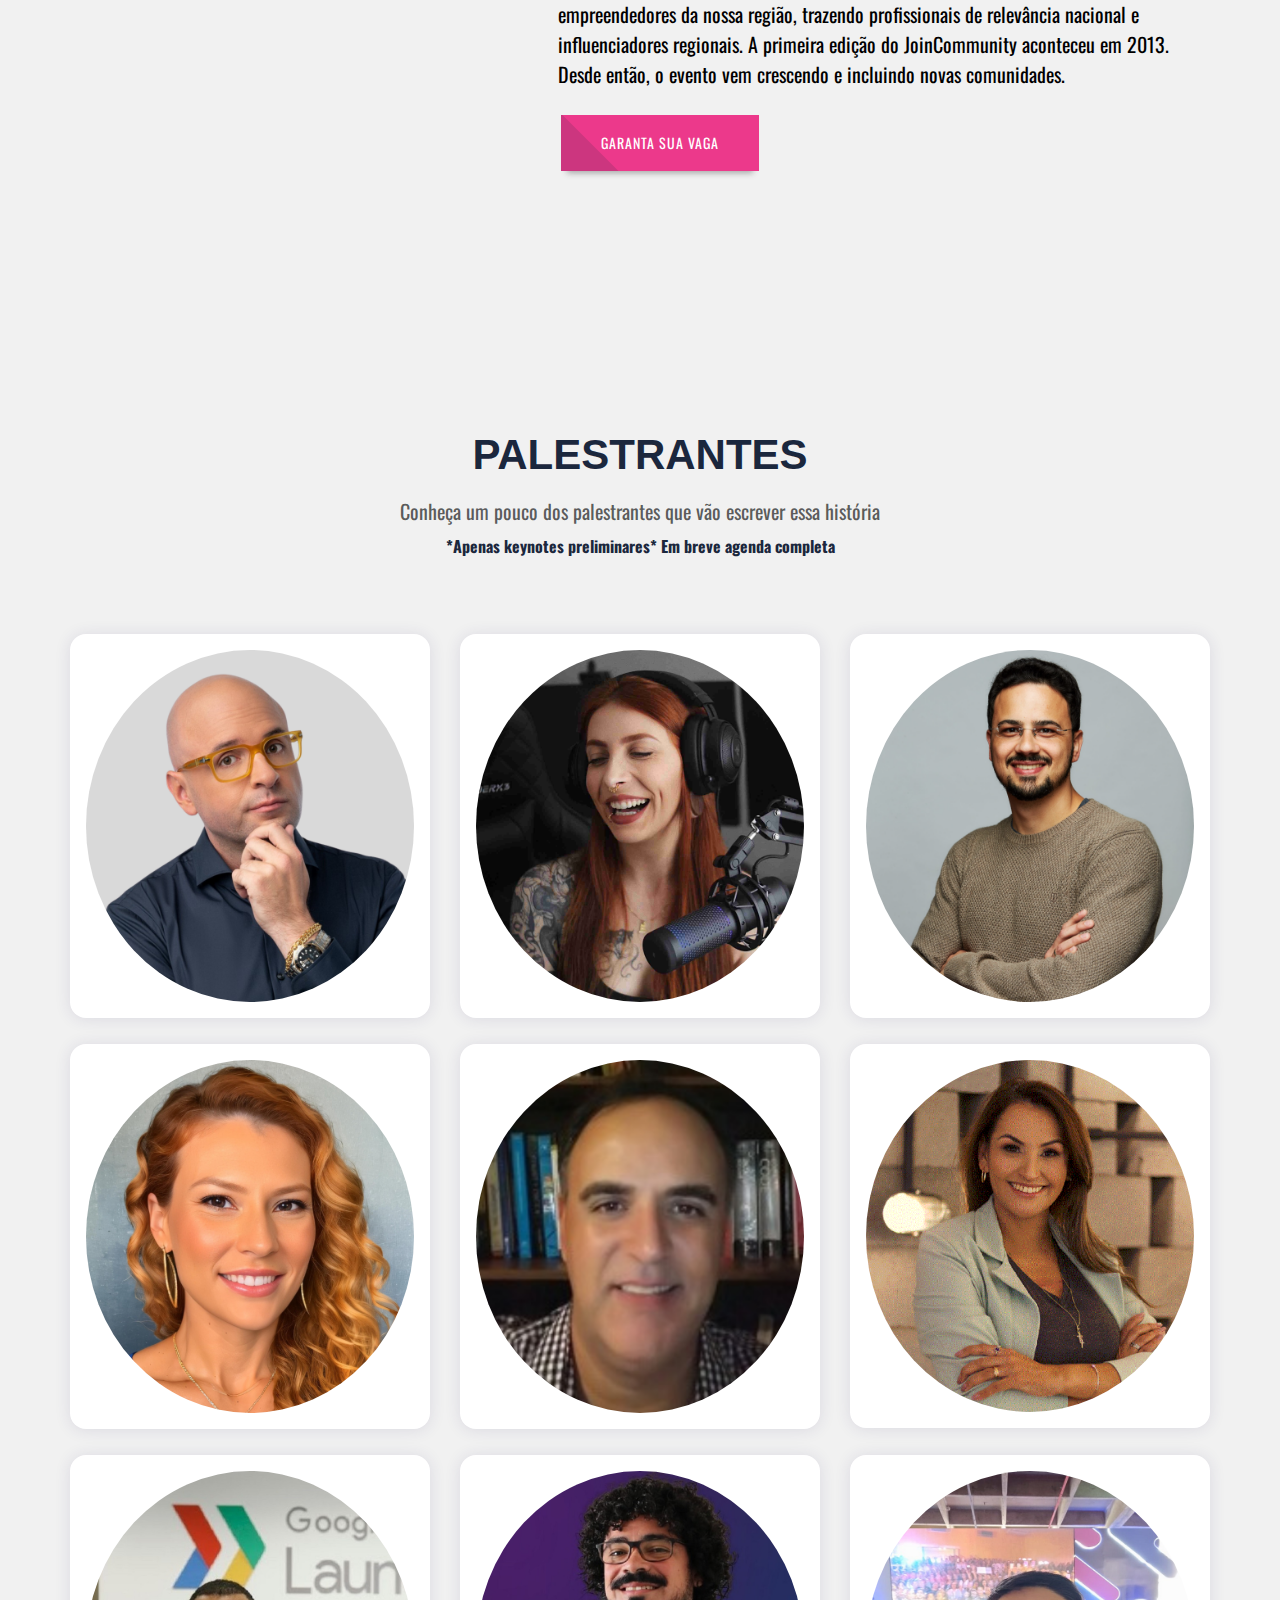
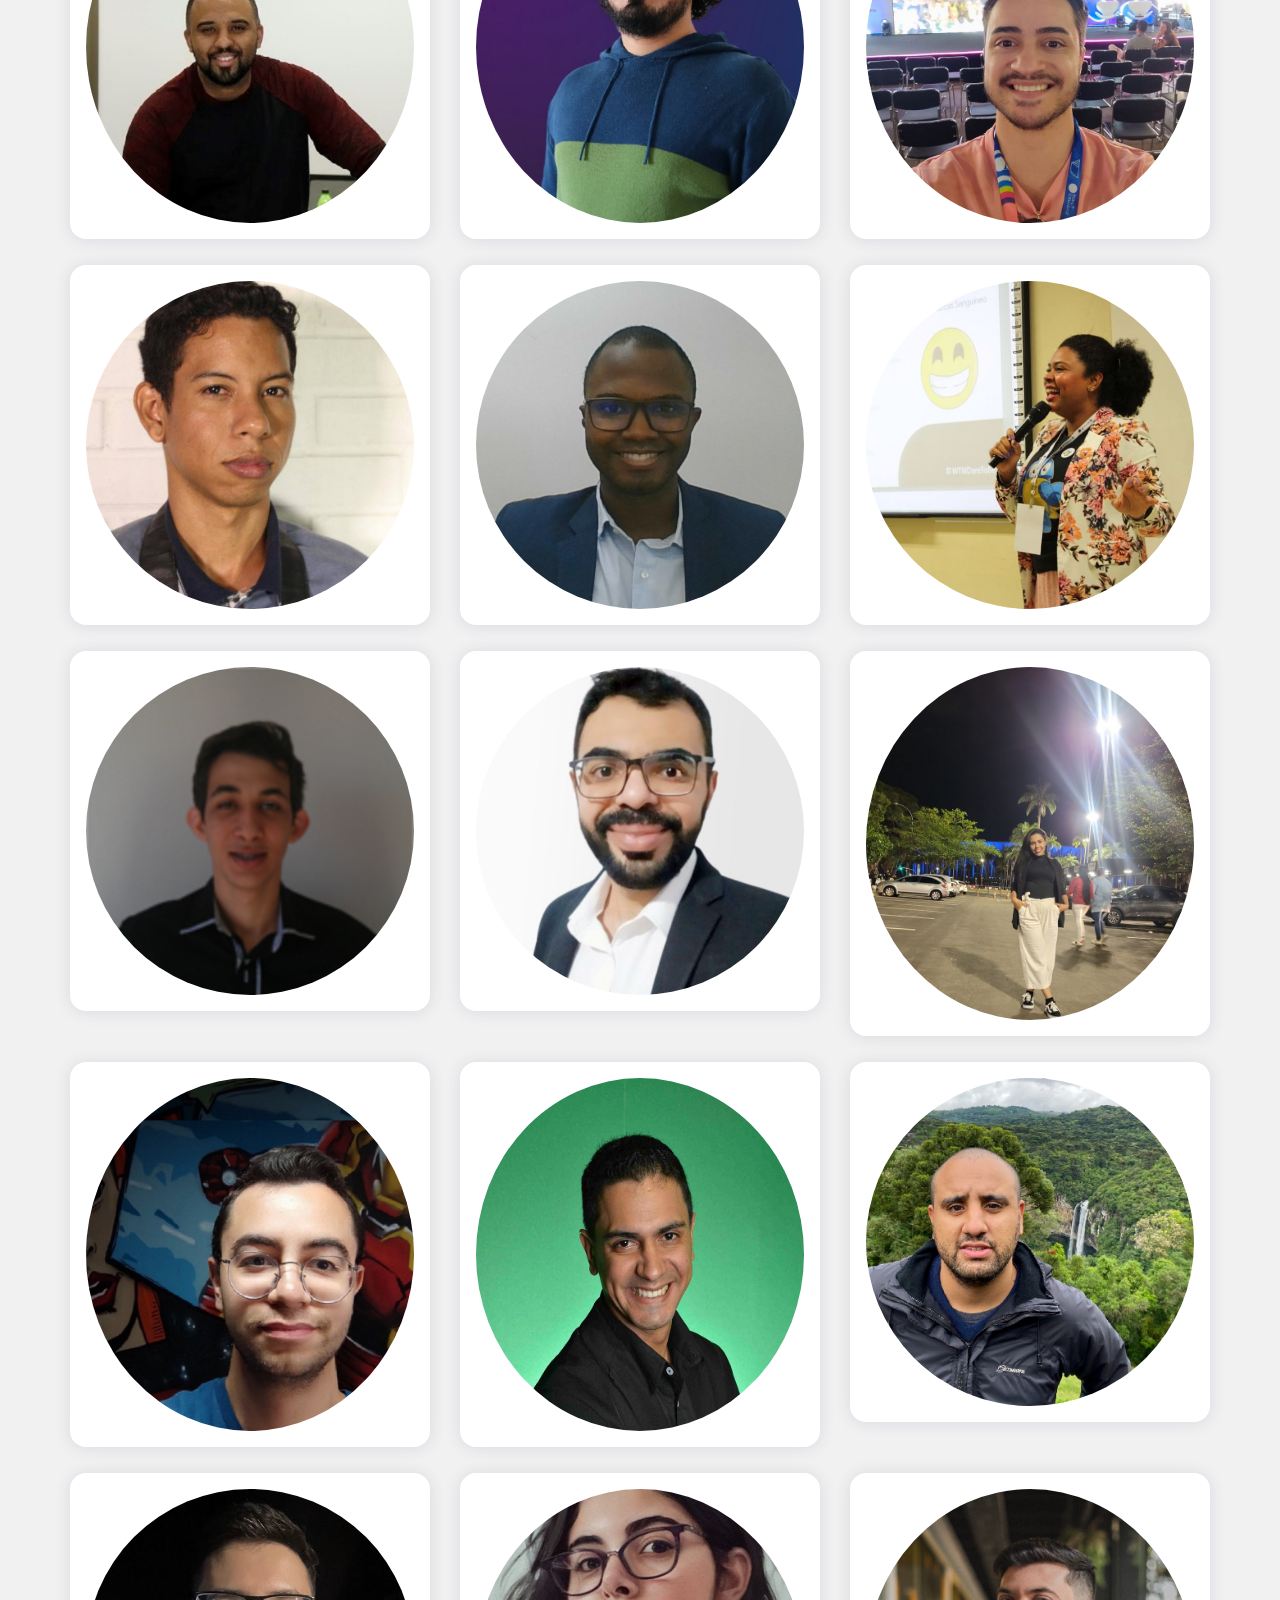
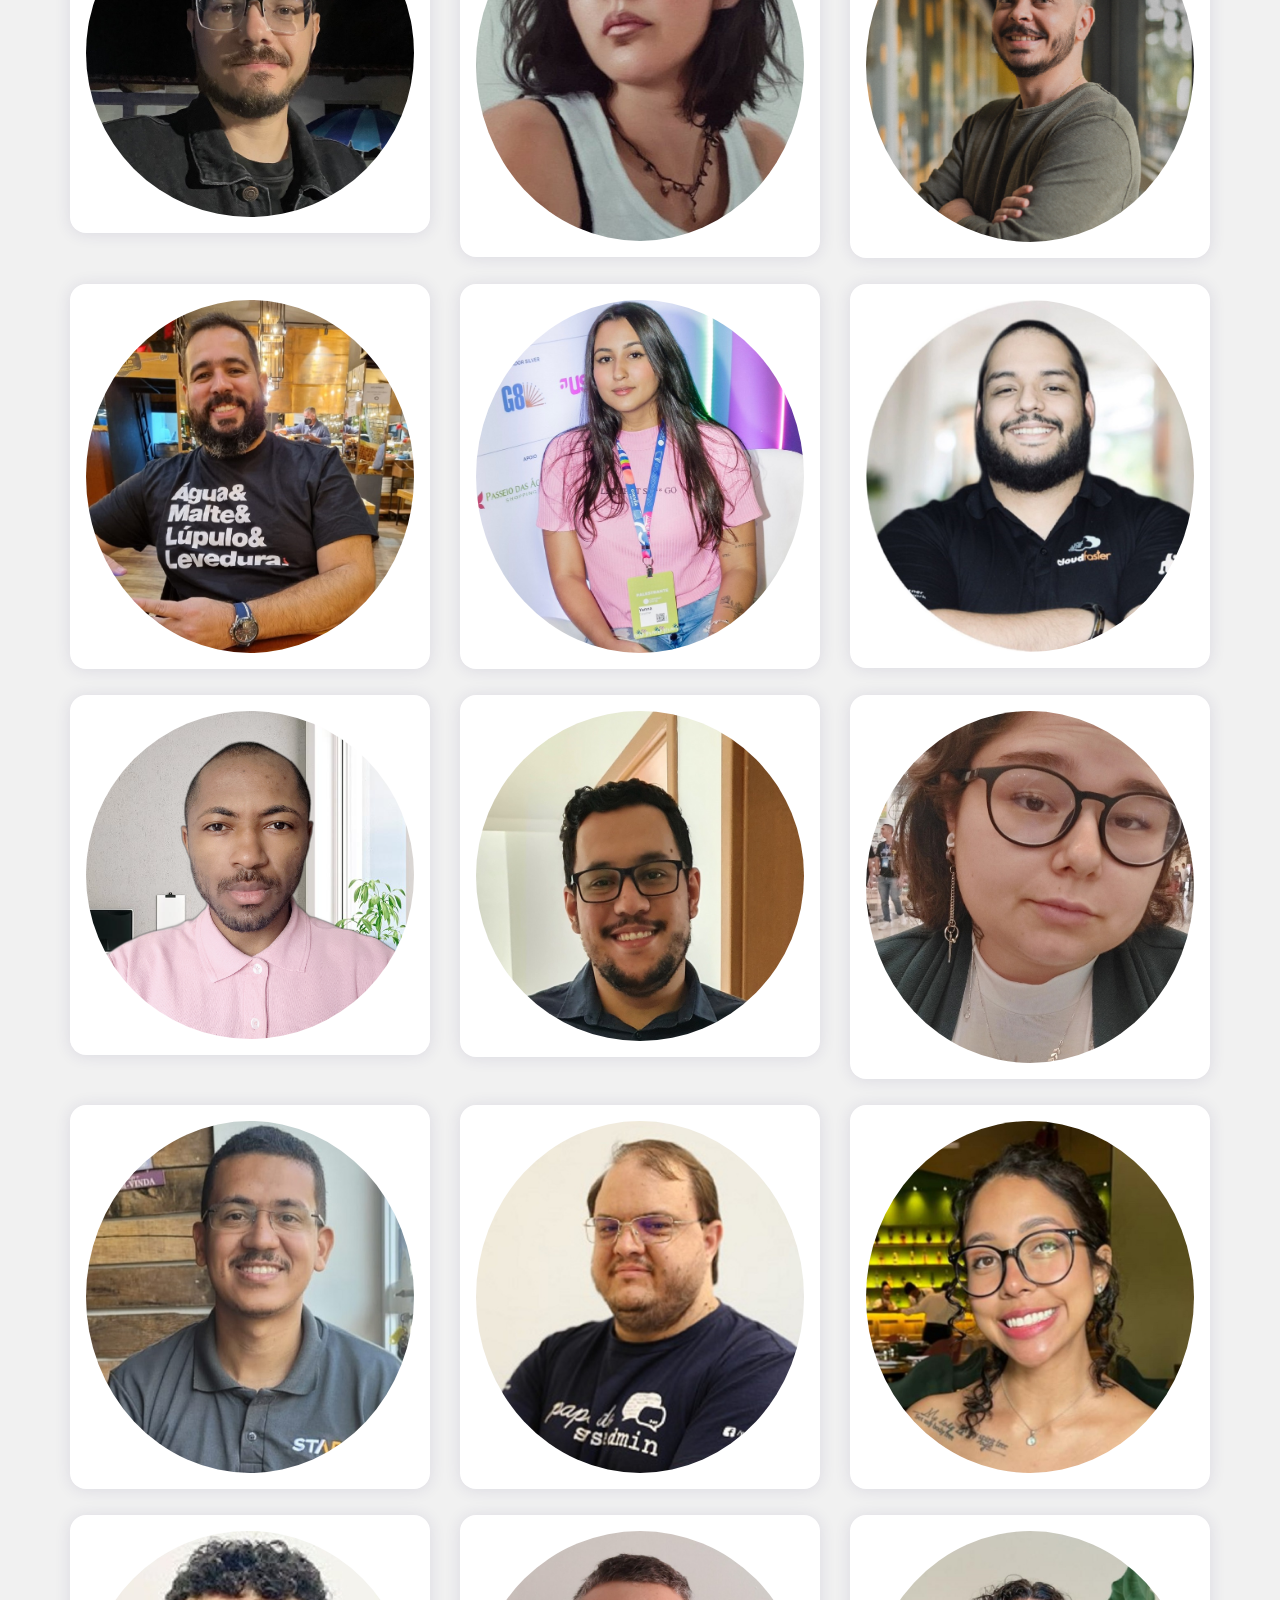
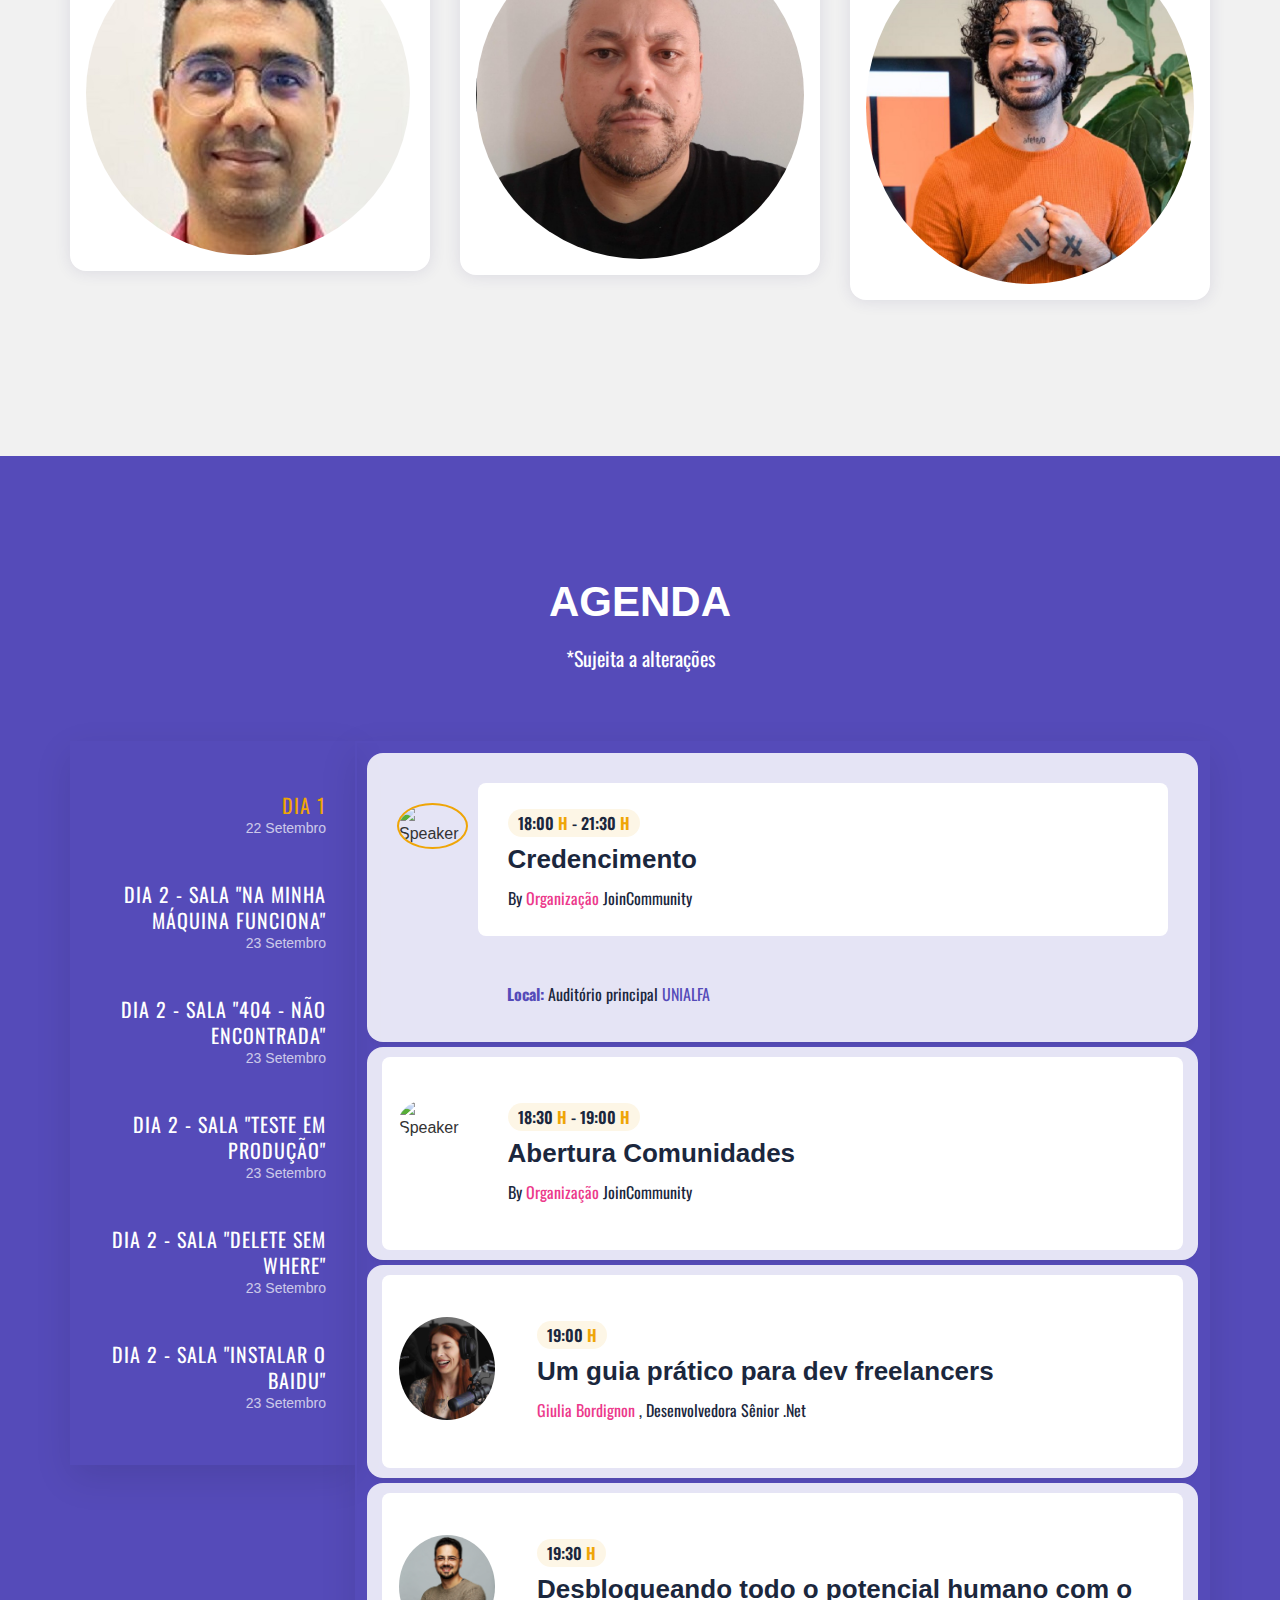
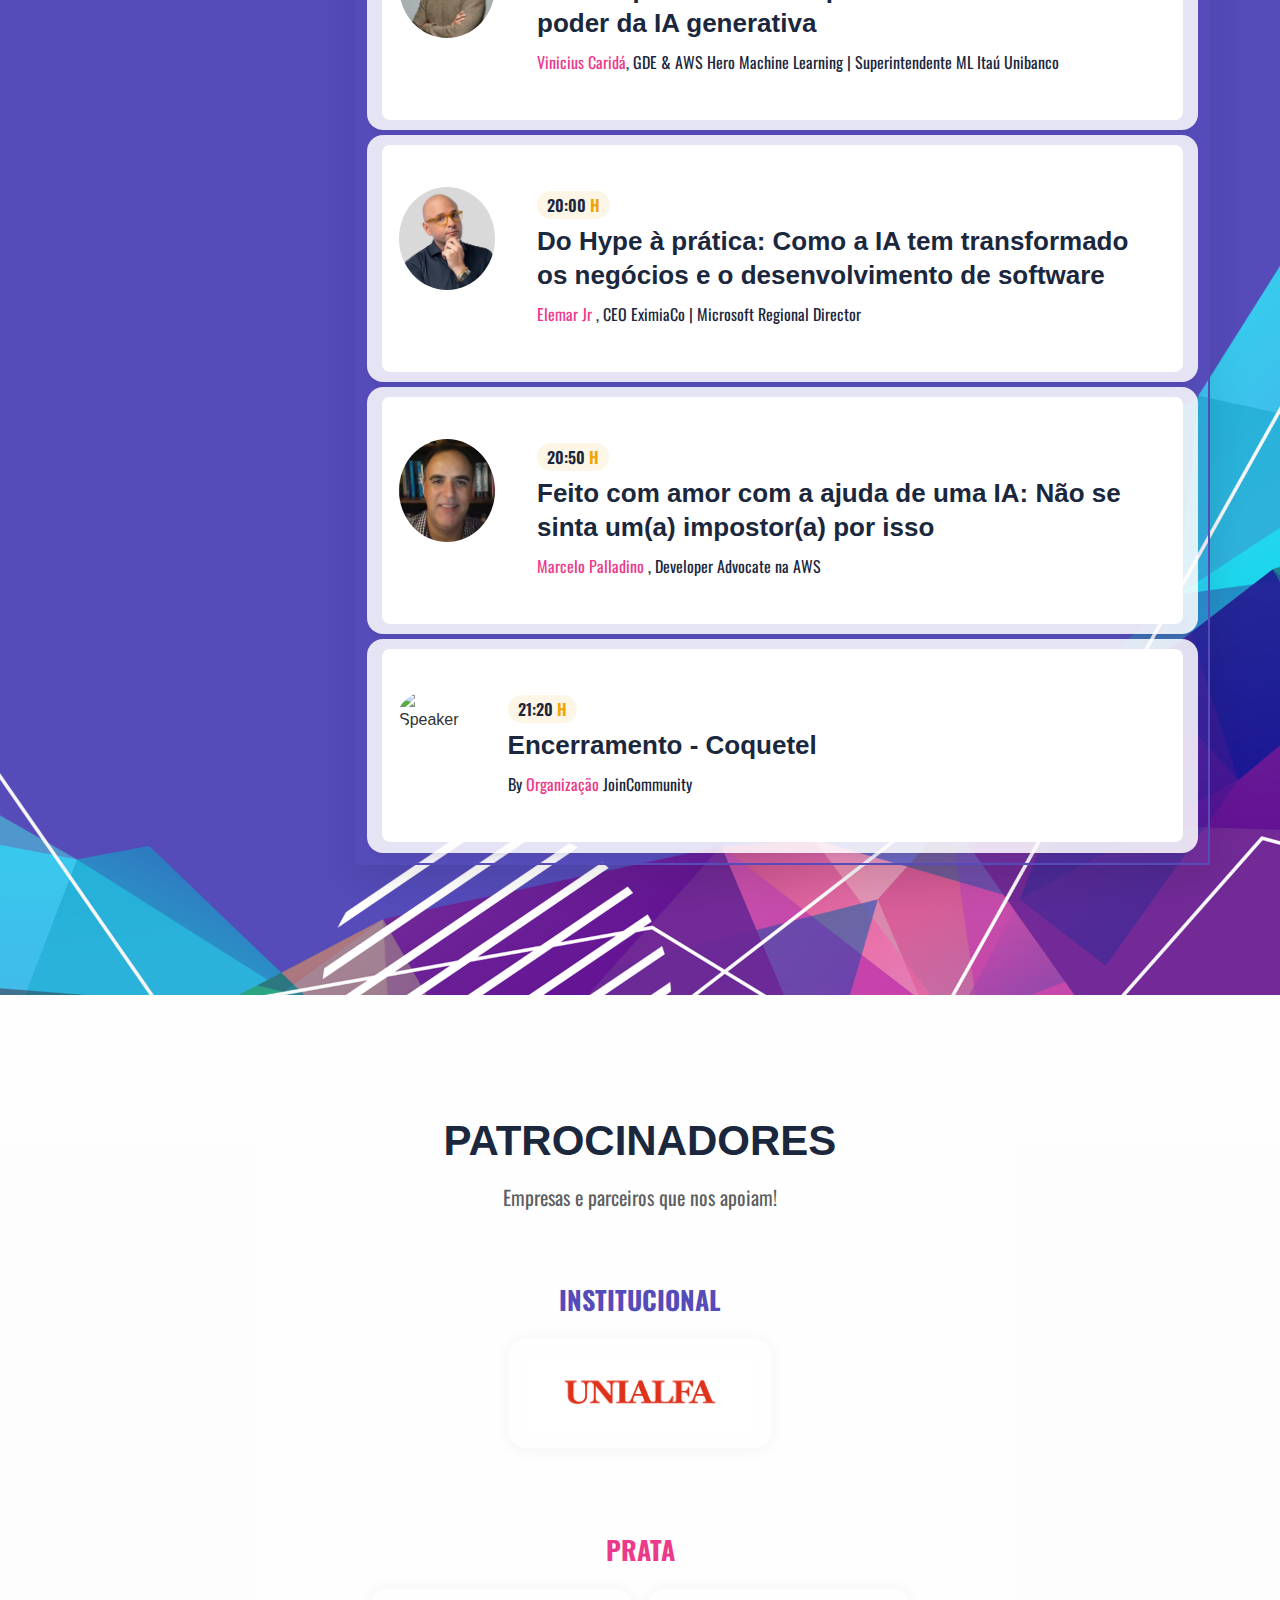
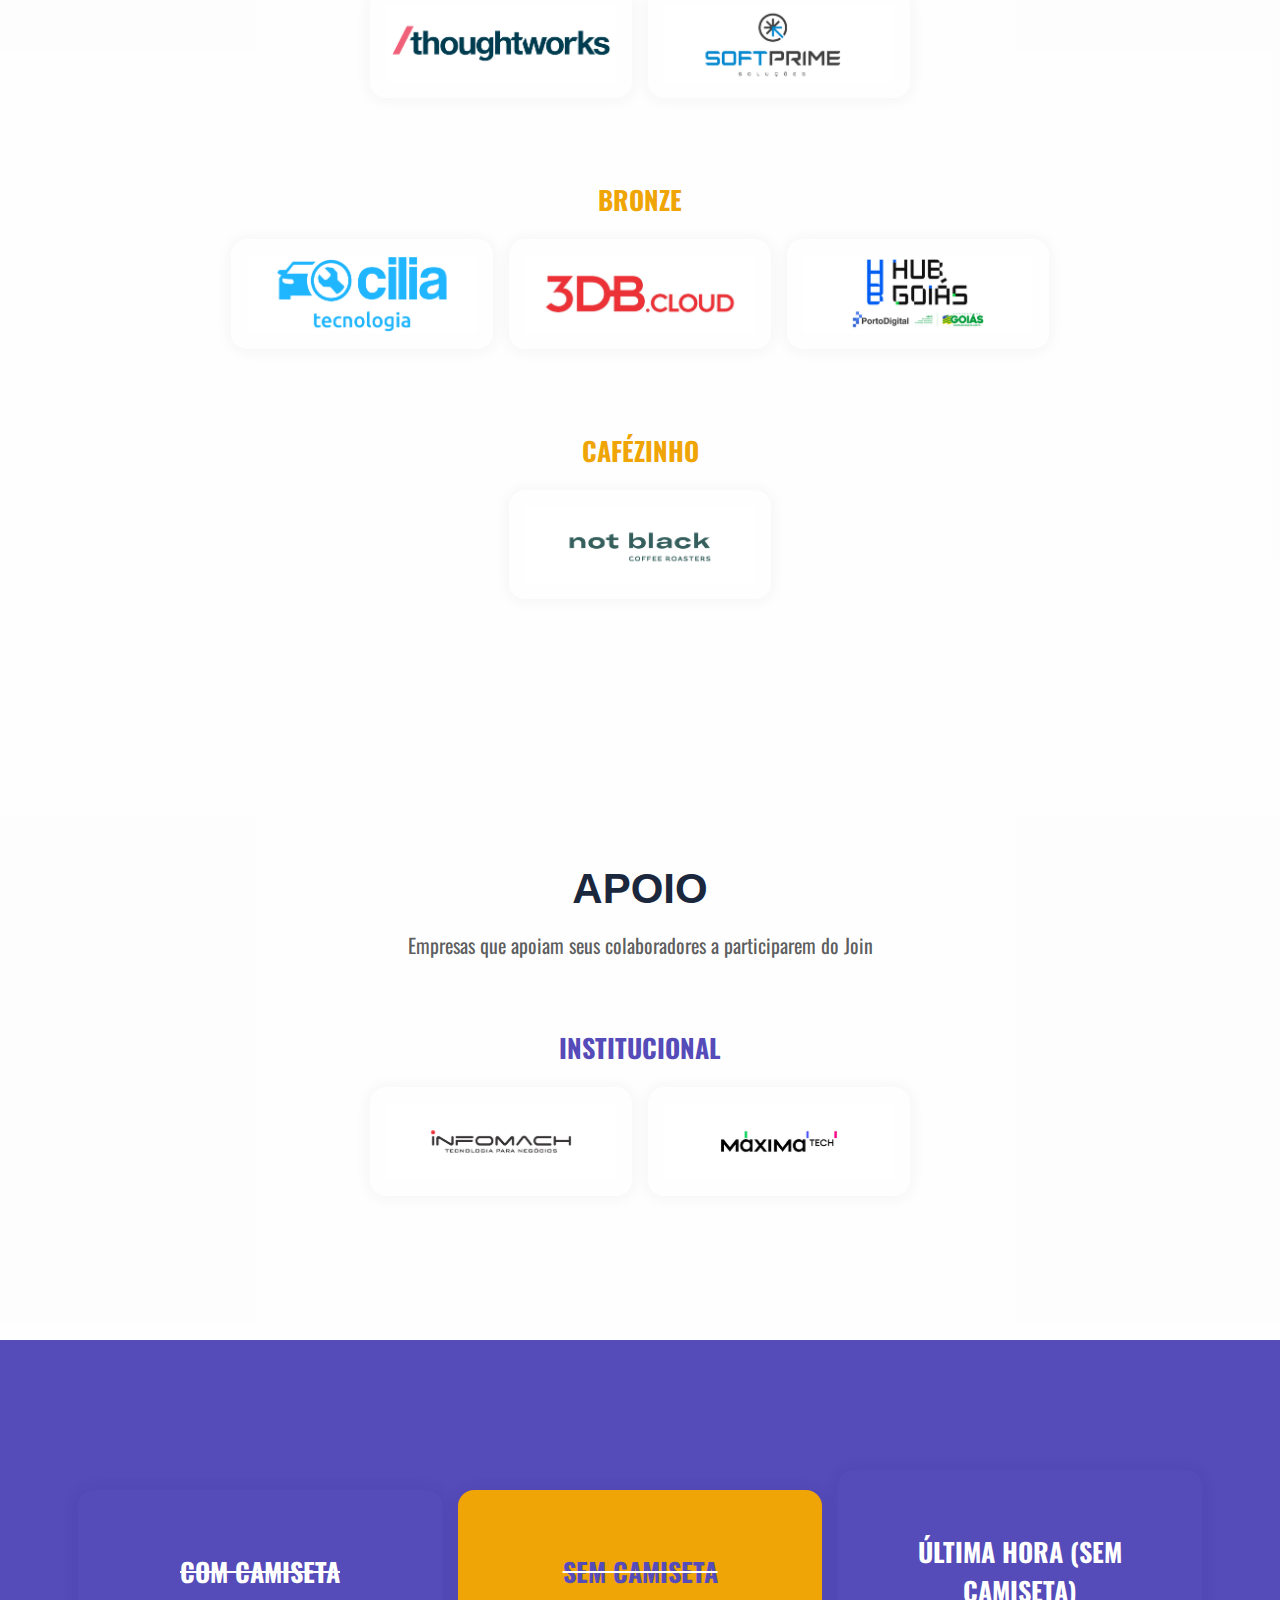
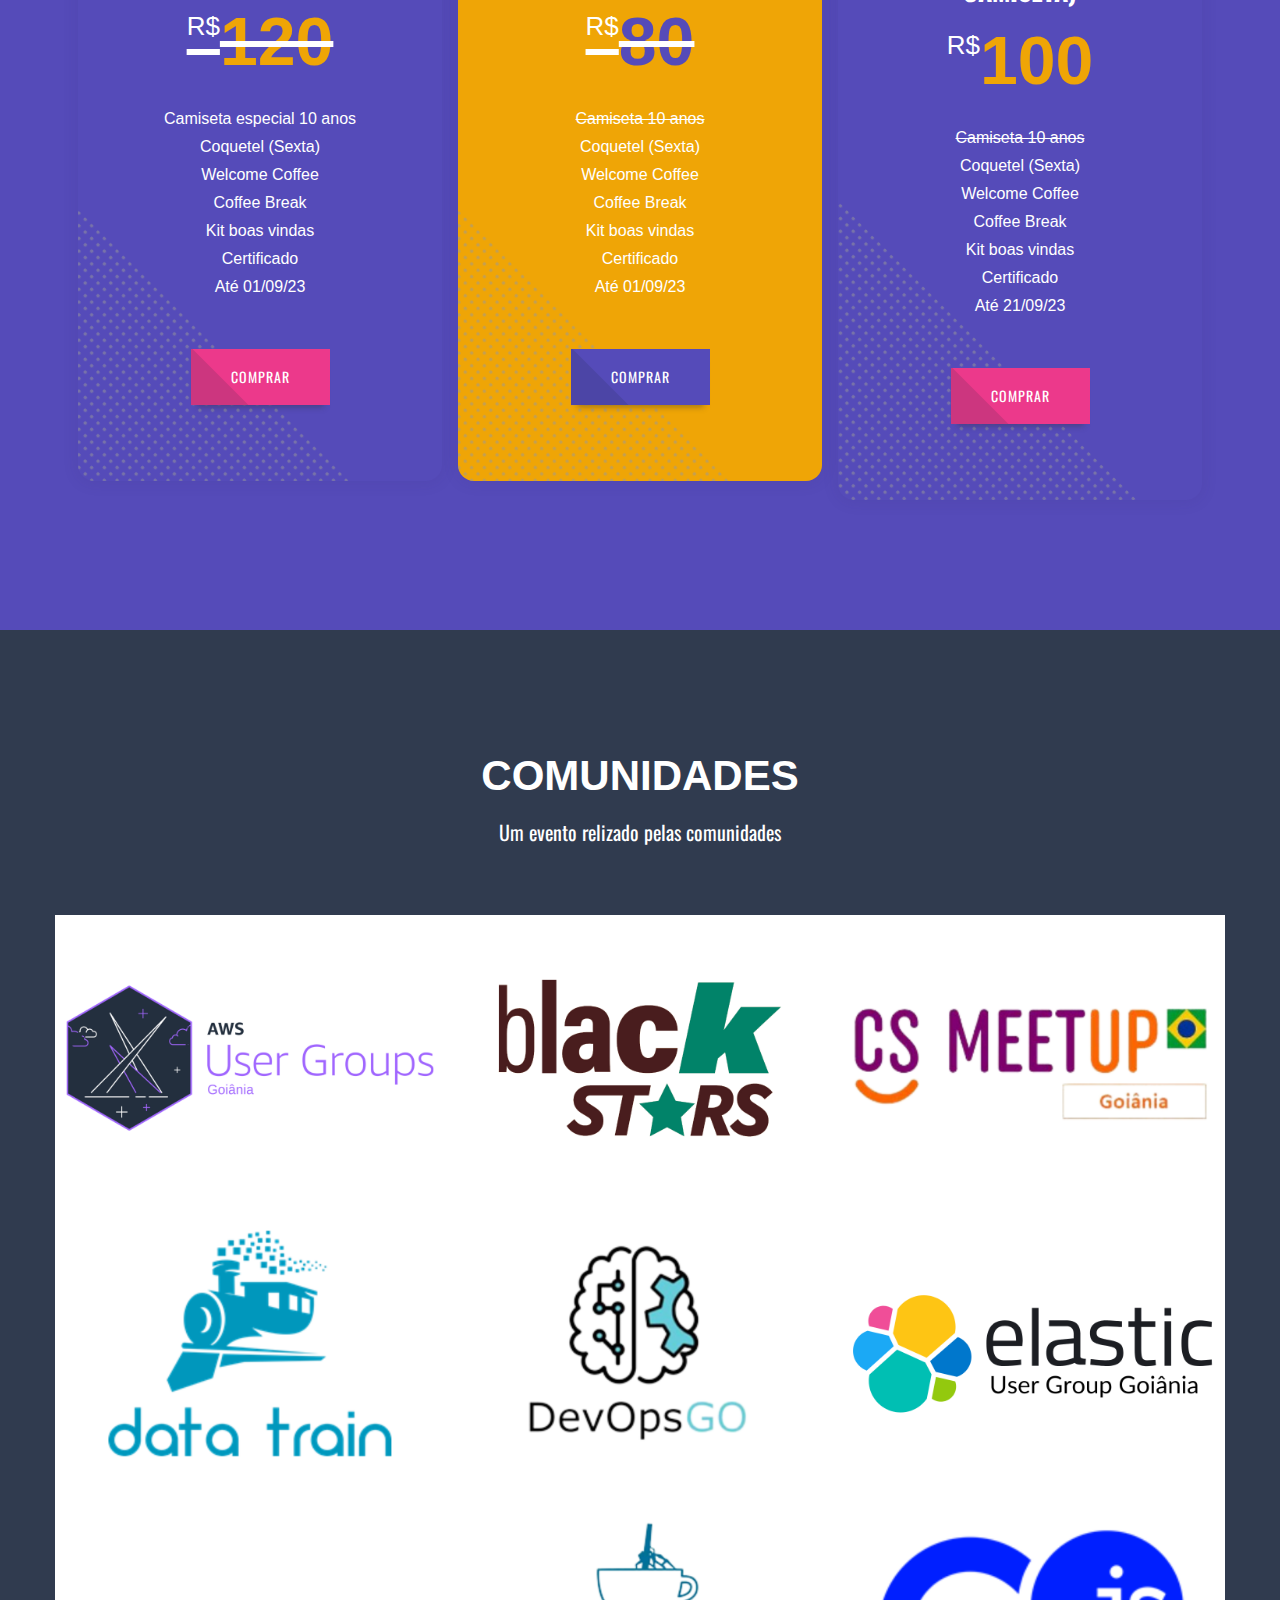
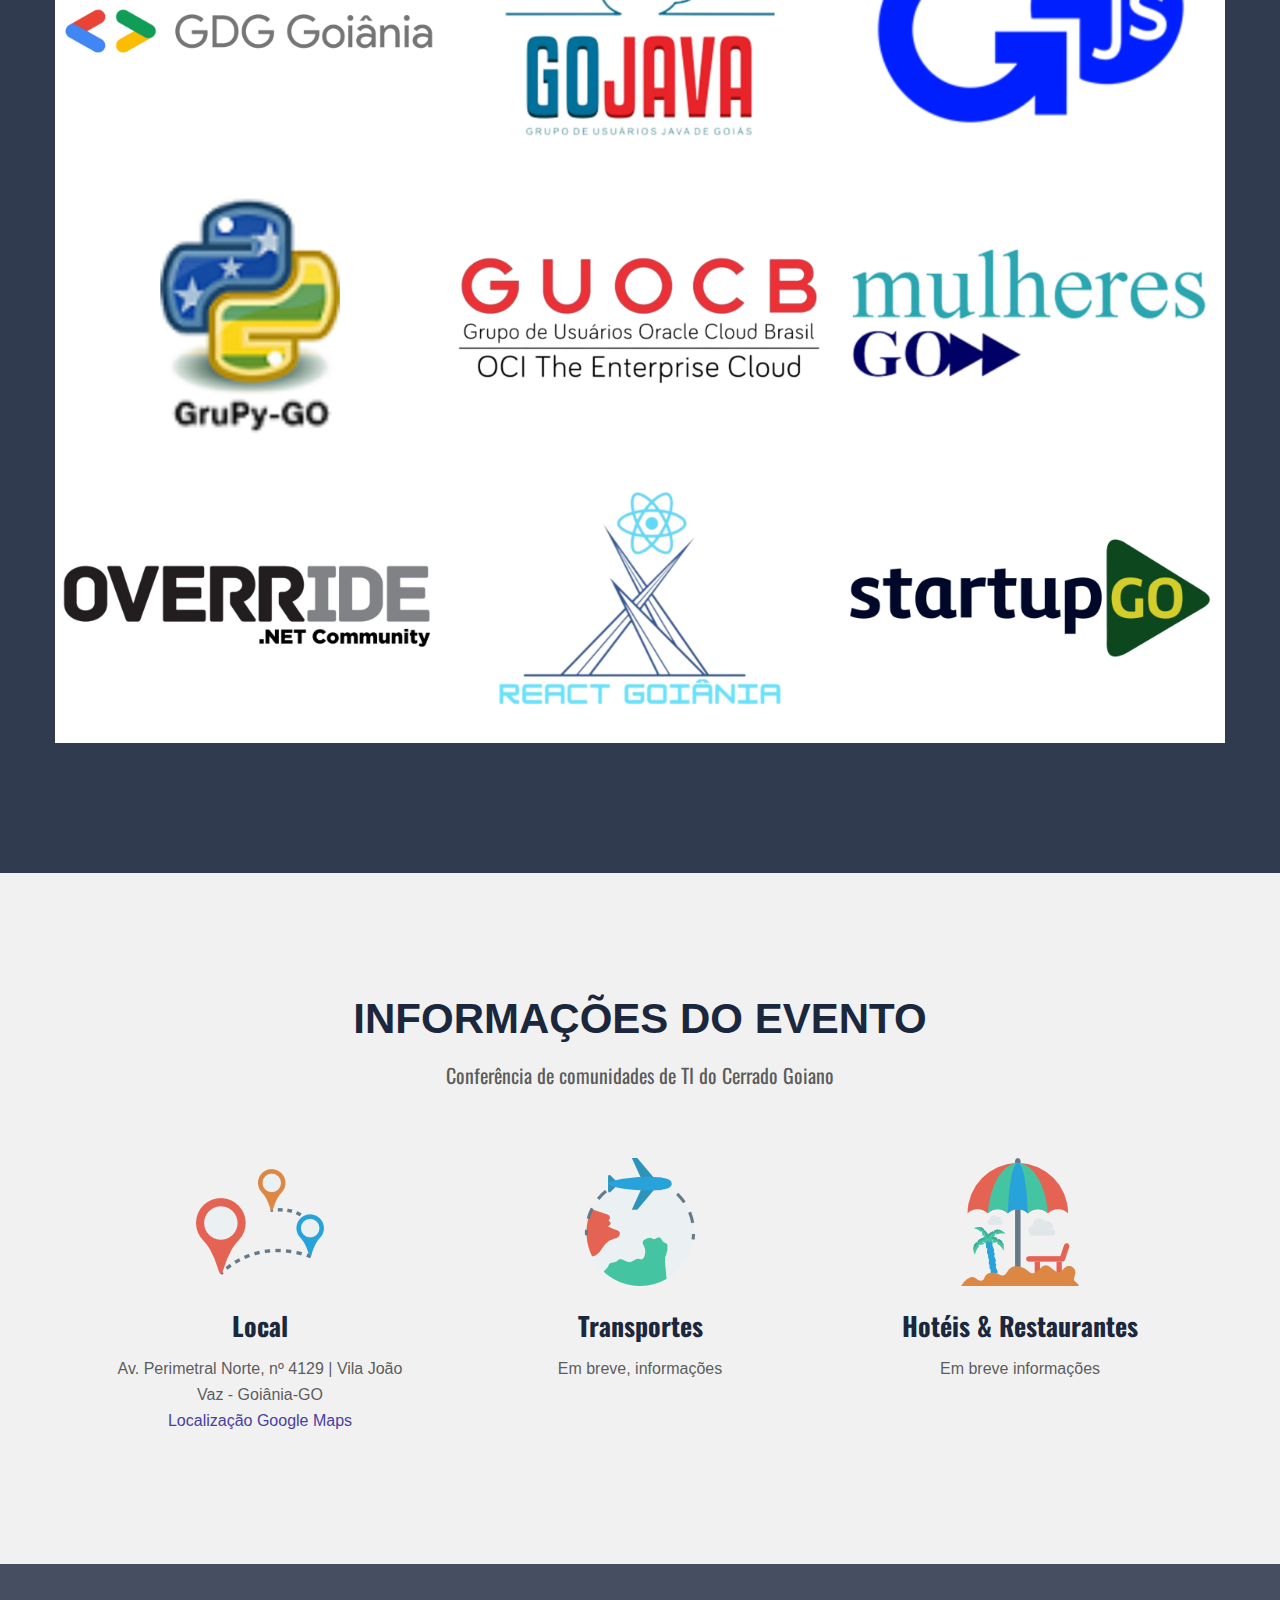
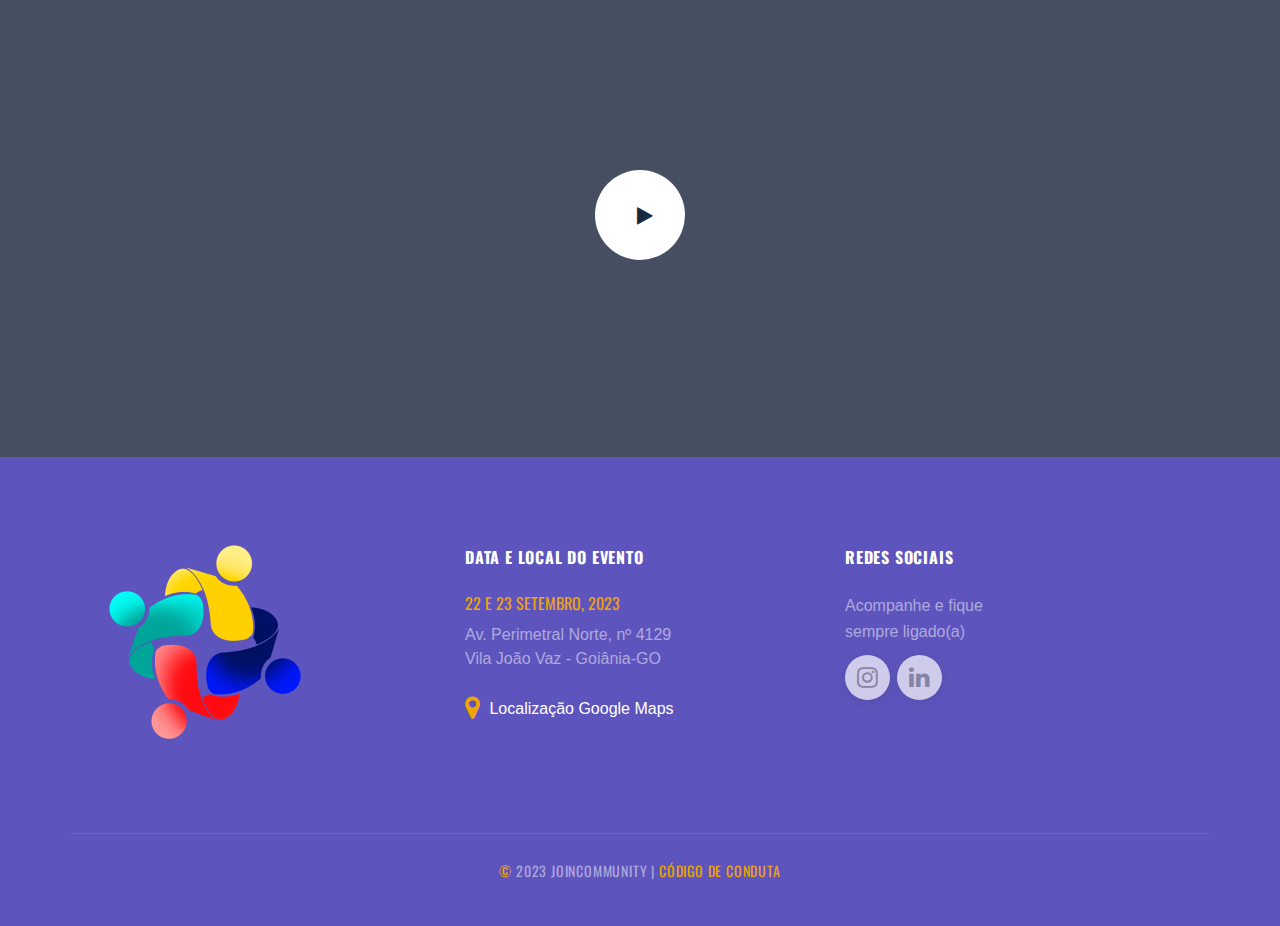
==== commit 6f64cbbd: "update grade final" ====
--- a/index.html
+++ b/index.html
@@ -1763,7 +1763,7 @@
                                                             <div class="schedule-info">
                                                                 <h4 class="time">16:30 <span>h</span> - Auditório</h4>
                                                                 <h3 class="title">Reflexões sobre Tecnologia e Negócios</h3>
-                                                                <h4 class="author-info"><span>JoinCommunity</span> </h4>
+                                                                <h4 class="author-info"><span>Elemar Jr</span>, CEO - Microsoft RD </h4>
                                                             </div>
                                                         </div>
                                                     </a>
@@ -1814,9 +1814,9 @@
 
                                     <div class="panel-group" id="accordion4" role="tablist" aria-multiselectable="true">
                                         <div class="panel panel-default lgx-panel">
-                                            <div class="panel-heading" role="tab" id="headingOne3200">
-                                                <div class="panel-title">
-                                                    <a class="collapsed" role="button" data-toggle="collapse" data-parent="#accordion2" href="#collapseOne33" aria-expanded="true" aria-controls="collapseOne2">
+                                            <div class="panel-heading" role="tab" id="headingOne3200j">
+                                                <div class="panel-title">
+                                                    <a class="collapsed" role="button" data-toggle="collapse" data-parent="#accordion2" href="#collapseOne33j" aria-expanded="true" aria-controls="collapseOne2">
                                                         <div class="lgx-single-schedule">
                                                             <div class="author">
                                                                 <img src="./assets/img/favicon.ico" alt="Speaker"/>
@@ -1825,14 +1825,14 @@
                                                                 <h4 class="time">08:30 <span>h</span></h4>
                                                                 <h3 class="title">Credenciamento e aquele cafézinho</h3>
                                                                 <h4 class="time">08:50 <span>h</span></h4>
-                                                                <h3 class="title">Abertura</h3>
+                                                                <h3 class="title">Abertura do dia no Auditório</h3>
                                                                 <h4 class="author-info">By <span>Organização</span> , <span>JoinCommunity</span></h4>
                                                             </div>
                                                         </div>
                                                     </a>
                                                 </div>
                                             </div>
-                                            <div id="collapseOne33" class="panel-collapse collapse" role="tabpanel" aria-labelledby="headingOne33">
+                                            <div id="collapseOne33j" class="panel-collapse collapse" role="tabpanel" aria-labelledby="headingOne3200j">
                                                 <div class="panel-body">
                                                     <p class="text">
                                                         Abertura com as comunidades de tecnolgia do Cerrado
@@ -1842,15 +1842,15 @@
                                             </div>
                                         </div>
                                         <div class="panel panel-default lgx-panel">
-                                            <div class="panel-heading" role="tab" id="headingTwo3103">
-                                                <div class="panel-title">
-                                                    <a class="collapsed" role="button" data-toggle="collapse" data-parent="#accordion2" href="#collapseTwo33" aria-expanded="true" aria-controls="collapseTwo2">
+                                            <div class="panel-heading" role="tab" id="headingTwo3103l">
+                                                <div class="panel-title">
+                                                    <a class="collapsed" role="button" data-toggle="collapse" data-parent="#accordion2" href="#collapseTwo33l" aria-expanded="true" aria-controls="collapseTwo2">
                                                         <div class="lgx-single-schedule">
                                                             <div class="author">
                                                                 <img src="./assets/img/speakers/robs.png" alt="Speaker"/>
                                                             </div>
                                                             <div class="schedule-info">
-                                                                <h4 class="time">09:00 <span>h</span></h4>
+                                                                <h4 class="time">09:00 <span>h</span> - Auditório</h4>
                                                                 <h3 class="title">200 departamentos depois: o que eu aprendi sobre CS</h3>
                                                                 <h4 class="author-info">By <span>Robs</span> , Consultora de Customer Success</h4>
                                                             </div>
@@ -1858,7 +1858,7 @@
                                                     </a>
                                                 </div>
                                             </div>
-                                            <div id="collapseTwo33" class="panel-collapse collapse" role="tabpanel" aria-labelledby="headingTwo3103">
+                                            <div id="collapseTwo33l" class="panel-collapse collapse" role="tabpanel" aria-labelledby="headingTwo3103l">
                                                 <div class="panel-body">
                                                     <p class="text">
                                                         Sucesso do cliente enquanto técnica, metodologia e departamento tem os seus desafios e particularidades de negócio. Vou compartilhar com você o que eu aprendi convivendo com mais de 200 empresas de portes, segmentos e estruturas diferentes na hora de implementar um departamento de sucesso do cliente.
@@ -1868,9 +1868,9 @@
                                             </div>
                                         </div>
                                         <div class="panel panel-default lgx-panel">
-                                            <div class="panel-heading" role="tab" id="headingThree2103">
-                                                <div class="panel-title">
-                                                    <a class="collapsed" role="button" data-toggle="collapse" data-parent="#accordion2" href="#collapseThree3" aria-expanded="true" aria-controls="collapseThree2">
+                                            <div class="panel-heading" role="tab" id="headingThree2103s">
+                                                <div class="panel-title">
+                                                    <a class="collapsed" role="button" data-toggle="collapse" data-parent="#accordion2" href="#collapseThree3s" aria-expanded="true" aria-controls="collapseThree2">
                                                         <div class="lgx-single-schedule">
                                                             <div class="author">
                                                                 <img src="./assets/img/speakers/samuelgoncalves.jpg" alt="Speaker"/>
@@ -1878,16 +1878,16 @@
                                                             <div class="schedule-info">
                                                                 <h4 class="time">09:35 <span>h</span></h4>
                                                                 <h3 class="title">Conectando Tecnologia e Conhecimento: Minha Jornada no Mundo do Software Livre</h3>
-                                                                <h4 class="author-info">By <span>Samuel Gonçalves</span> ,  </h4>
-                                                            </div>
-                                                        </div>
-                                                    </a>
-                                                </div>
-                                            </div>
-                                            <div id="collapseThree3" class="panel-collapse collapse" role="tabpanel" aria-labelledby="headingThree2103">
-                                                <div class="panel-body">
-                                                    <p class="text">
-                                                        Mais detalhes em breve.
+                                                                <h4 class="author-info">By <span>Samuel Gonçalves</span>,  Líder técnico, consultor de tecnologia, professor de segurança da informação, especialista em Linux e IoT</h4>
+                                                            </div>
+                                                        </div>
+                                                    </a>
+                                                </div>
+                                            </div>
+                                            <div id="collapseThree3s" class="panel-collapse collapse" role="tabpanel" aria-labelledby="headingThree2103s">
+                                                <div class="panel-body">
+                                                    <p class="text">
+                                                        Nesta palestra inspiradora, embarque em uma jornada pelo mundo do software livre, onde compartilharei minha trajetória pessoal e profissional. Como profissional especialista em software livre, tenho dedicado minha carreira a disseminar conhecimento e promover o desenvolvimento. Com especializações em Linux, IoT e segurança da informação, sou músico, contista e apaixonado por compartilhar conhecimento. Com mais de 10 anos de experiência em T.I., mais de 5 mil alunos no planeta, diversas certificações e participações em eventos de tecnologia, acredito na importância das conexões entre pessoas. Abordarei como o software livre desbloqueia o potencial das pessoas e cria impacto positivo na sociedade, explorando a colaboração, inovação e liberdade tecnológica. Junte-se a mim nesta palestra empolgante para descobrir as vantagens do software livre e como ele transforma a jornada tecnológica, impulsionando o desenvolvimento em todas as áreas.
                                                     </p>
                                                     <h4 class="location"><strong>Local:</strong> Sala “Teste em produção”, <span>UNIALFA</span> </h4>
                                                 </div>
@@ -1895,9 +1895,9 @@
                                         </div>
 
                                         <div class="panel panel-default lgx-panel">
-                                            <div class="panel-heading" role="tab" id="headingThree2102">
-                                                <div class="panel-title">
-                                                    <a class="collapsed" role="button" data-toggle="collapse" data-parent="#accordion2" href="#collapseThree2102" aria-expanded="true" aria-controls="collapseThree2">
+                                            <div class="panel-heading" role="tab" id="headingThree2102e">
+                                                <div class="panel-title">
+                                                    <a class="collapsed" role="button" data-toggle="collapse" data-parent="#accordion2" href="#collapseThree2102e" aria-expanded="true" aria-controls="collapseThree2">
                                                         <div class="lgx-single-schedule">
                                                             <div class="author">
                                                                 <img src="./assets/img/speakers/luizmachado.jpeg" alt="Speaker"/>
@@ -1905,16 +1905,16 @@
                                                             <div class="schedule-info">
                                                                 <h4 class="time">10:30 <span>h</span></h4>
                                                                 <h3 class="title">Segurança em Nuvem - O que ninguém te conta</h3>
-                                                                <h4 class="author-info"><span>Luiz Machado</span> , </h4>
-                                                            </div>
-                                                        </div>
-                                                    </a>
-                                                </div>
-                                            </div>
-                                            <div id="collapseThree2102" class="panel-collapse collapse" role="tabpanel" aria-labelledby="headingThree2102">
-                                                <div class="panel-body">
-                                                    <p class="text">
-                                                        Mais detalhes em breve.
+                                                                <h4 class="author-info"><span>Luiz Machado</span>, Arquiteto de Soluções Cloud</h4>
+                                                            </div>
+                                                        </div>
+                                                    </a>
+                                                </div>
+                                            </div>
+                                            <div id="collapseThree2102e" class="panel-collapse collapse" role="tabpanel" aria-labelledby="headingThree2102e">
+                                                <div class="panel-body">
+                                                    <p class="text">
+                                                        Demonstrar como é realizado o planejamento de segurança da informação para ambientes em nuvem e como funciona a proteção em cada camada.
                                                     </p>
                                                     <h4 class="location"><strong>Local:</strong> Sala “Teste em produção”, <span>UNIALFA</span> </h4>
                                                 </div>
@@ -1922,9 +1922,9 @@
                                         </div>
 
                                         <div class="panel panel-default lgx-panel">
-                                            <div class="panel-heading" role="tab" id="headingThree3103">
-                                                <div class="panel-title">
-                                                    <a class="collapsed" role="button" data-toggle="collapse" data-parent="#accordion2" href="#collapseThree3103" aria-expanded="true" aria-controls="collapseThree2">
+                                            <div class="panel-heading" role="tab" id="headingThree3103i">
+                                                <div class="panel-title">
+                                                    <a class="collapsed" role="button" data-toggle="collapse" data-parent="#accordion2" href="#collapseThree3103i" aria-expanded="true" aria-controls="collapseThree2">
                                                         <div class="lgx-single-schedule">
                                                             <div class="author">
                                                                 <img src="./assets/img/speakers/marciocunha.png" alt="Speaker"/>
@@ -1932,16 +1932,16 @@
                                                             <div class="schedule-info">
                                                                 <h4 class="time">11:00 <span>h</span></h4>
                                                                 <h3 class="title">Jornada para a nuvem: O primeiro passo</h3>
-                                                                <h4 class="author-info"><span>Marcio Cunha</span> , </h4>
-                                                            </div>
-                                                        </div>
-                                                    </a>
-                                                </div>
-                                            </div>
-                                            <div id="collapseThree3103" class="panel-collapse collapse" role="tabpanel" aria-labelledby="headingThree3103">
-                                                <div class="panel-body">
-                                                    <p class="text">
-                                                        Mais detalhes em breve.
+                                                                <h4 class="author-info"><span>Marcio Cunha</span>, Analista de Infraestrutura</h4>
+                                                            </div>
+                                                        </div>
+                                                    </a>
+                                                </div>
+                                            </div>
+                                            <div id="collapseThree3103i" class="panel-collapse collapse" role="tabpanel" aria-labelledby="headingThree3103i">
+                                                <div class="panel-body">
+                                                    <p class="text">
+                                                        A adoção da nuvem tem sido uma tendência cada vez mais comum em empresas e organizações de todos os tamanhos e setores. A migração para a nuvem oferece uma série de benefícios significativos, permitindo que as empresas se tornem mais ágeis, flexíveis e eficientes em suas operações. Mas será que todas as empresas estão prontas para esse processo?
                                                     </p>
                                                     <h4 class="location"><strong>Local:</strong> Sala “Teste em produção”, <span>UNIALFA</span> </h4>
                                                 </div>
@@ -1949,9 +1949,9 @@
                                         </div>
 
                                         <div class="panel panel-default lgx-panel">
-                                            <div class="panel-heading" role="tab" id="headingThree2104">
-                                                <div class="panel-title">
-                                                    <a class="collapsed" role="button" data-toggle="collapse" data-parent="#accordion2" href="#collapseThree2104" aria-expanded="true" aria-controls="collapseThree2">
+                                            <div class="panel-heading" role="tab" id="headingThree2104n">
+                                                <div class="panel-title">
+                                                    <a class="collapsed" role="button" data-toggle="collapse" data-parent="#accordion2" href="#collapseThree2104n" aria-expanded="true" aria-controls="collapseThree2">
                                                         <div class="lgx-single-schedule">
                                                             <div class="author">
                                                                 <img src="./assets/img/speakers/adrianotanaka.jpg" alt="Speaker"/>
@@ -1959,16 +1959,17 @@
                                                             <div class="schedule-info">
                                                                 <h4 class="time">11:30 <span>h</span></h4>
                                                                 <h3 class="title">OCI GoldenGate - Integrando diferentes fontes de dados</h3>
-                                                                <h4 class="author-info"><span>Adriano Tanaka</span> , </h4>
-                                                            </div>
-                                                        </div>
-                                                    </a>
-                                                </div>
-                                            </div>
-                                            <div id="collapseThree2104" class="panel-collapse collapse" role="tabpanel" aria-labelledby="headingThree2104">
-                                                <div class="panel-body">
-                                                    <p class="text">
-                                                        Mais detalhes em breve.
+                                                                <h4 class="author-info"><span>Adriano Tanaka</span>, Arquiteto de Soluções Cloud</h4>
+                                                            </div>
+                                                        </div>
+                                                    </a>
+                                                </div>
+                                            </div>
+                                            <div id="collapseThree2104n" class="panel-collapse collapse" role="tabpanel" aria-labelledby="headingThree2104n">
+                                                <div class="panel-body">
+                                                    <p class="text">
+                                                        "Conheça os diferenciais do OCI GoldenGate e como ele pode ser utilizado para integrar diferentes origens de dados, nesse hands-on veremos:Como fazer o deploy da soluçãoDetalhes da solução.
+                                                        Como extrair informações de bancos de dados Oracle e PostgreSQL, unir em uma fila Kafka e também armazenar os dados em Object Storage como arquivos para serem consultados no Autonomous Database."
                                                     </p>
                                                     <h4 class="location"><strong>Local:</strong> Sala Sala “Teste em produção”, <span>UNIALFA</span> </h4>
                                                 </div>
@@ -1976,9 +1977,9 @@
                                         </div>
 
                                         <div class="panel panel-default lgx-panel">
-                                            <div class="panel-heading" role="tab" id="headingThree2105">
-                                                <div class="panel-title">
-                                                    <a class="collapsed" role="button" data-toggle="collapse" data-parent="#accordion2" href="#collapseThree2105" aria-expanded="true" aria-controls="collapseThree2">
+                                            <div class="panel-heading" role="tab" id="headingThree2105ba">
+                                                <div class="panel-title">
+                                                    <a class="collapsed" role="button" data-toggle="collapse" data-parent="#accordion2" href="#collapseThree2105ba" aria-expanded="true" aria-controls="collapseThree2">
                                                         <div class="lgx-single-schedule">
                                                             <div class="author">
                                                                 <img src="./assets/img/speakers/allistonaleixo.jpeg" alt="Speaker"/>
@@ -1992,10 +1993,10 @@
                                                     </a>
                                                 </div>
                                             </div>
-                                            <div id="collapseThree2105" class="panel-collapse collapse" role="tabpanel" aria-labelledby="headingThree2105">
-                                                <div class="panel-body">
-                                                    <p class="text">
-                                                        Mais detalhes em breve.
+                                            <div id="collapseThree2105ba" class="panel-collapse collapse" role="tabpanel" aria-labelledby="headingThree2105ba">
+                                                <div class="panel-body">
+                                                    <p class="text">
+                                                        Com a popularização das IAs abertas ao público, bate aquele medo de que o mercado de desenvolvimento de software seja tomado pela inteligência artificial mais popular do momento, o ChatGPT. Mas será que essa e outras ferramentas estão prontas para nos substituir? Ou seria melhor usá-las, antes que elas nos dominem? 
                                                     </p>
                                                     <h4 class="location"><strong>Local:</strong> Sala “Teste em produção”, <span>UNIALFA</span> </h4>
                                                 </div>
@@ -2003,15 +2004,15 @@
                                         </div>
 
                                         <div class="panel panel-default lgx-panel">
-                                            <div class="panel-heading" role="tab" id="headingThree2106">
-                                                <div class="panel-title">
-                                                    <a class="collapsed" role="button" data-toggle="collapse" data-parent="#accordion2" href="#collapseThree2106" aria-expanded="true" aria-controls="collapseThree2">
+                                            <div class="panel-heading" role="tab" id="headingThree2106u">
+                                                <div class="panel-title">
+                                                    <a class="collapsed" role="button" data-toggle="collapse" data-parent="#accordion2" href="#collapseThree2106u" aria-expanded="true" aria-controls="collapseThree2">
                                                         <div class="lgx-single-schedule">
                                                             <div class="author">
                                                                 <img src="./assets/img/speakers/vinicarida.png" alt="Speaker"/>
                                                             </div>
                                                             <div class="schedule-info">
-                                                                <h4 class="time">13:30 <span>h</span></h4>
+                                                                <h4 class="time">13:30 <span>h</span> - AUDITÓRIO</h4>
                                                                 <h3 class="title">IA Generativa: Hora de colocar a mão na massa</h3>
                                                                 <h4 class="author-info"><span>Vinicius Caridá</span>, Engenheiro da Computação, Mestre e Doutor em Ciência da Computação/IA. Head da Comunidade de Atendimento, Dados e IA do Itaú</h4>
                                                             </div>
@@ -2019,7 +2020,7 @@
                                                     </a>
                                                 </div>
                                             </div>
-                                            <div id="collapseThree2106" class="panel-collapse collapse" role="tabpanel" aria-labelledby="headingThree2106">
+                                            <div id="collapseThree2106u" class="panel-collapse collapse" role="tabpanel" aria-labelledby="headingThree2106u">
                                                 <div class="panel-body">
                                                     <p class="text">
                                                         A IA generativa, um campo inovador de inteligência artificial, permite que as máquinas gerem diversos conteúdos e ideias que abrangem conversas, histórias, imagens, vídeos e música. Aproveitando os recursos de modelos pré-treinados em larga escala conhecidos como modelos de fundação (FMs) é possível trazer potencial transformador da IA generativa ao nosso alcance. Nesta palestra, mergulhamos um pouco mais nos conceitos técnicos. Descubra como serviços em cloud, modelos open source e bibliotecas existentes permitem que você utilize modelos pré-treinados ou ajuste modelos de IA generativa com seus próprios dados. Junte-se a nós para desbloquear novas dimensões de criatividade e remodelar o futuro.
@@ -2030,9 +2031,9 @@
                                         </div>
 
                                         <div class="panel panel-default lgx-panel">
-                                            <div class="panel-heading" role="tab" id="headingThree2107">
-                                                <div class="panel-title">
-                                                    <a class="collapsed" role="button" data-toggle="collapse" data-parent="#accordion2" href="#collapseThree2107" aria-expanded="true" aria-controls="collapseThree2">
+                                            <div class="panel-heading" role="tab" id="headingThree2107k">
+                                                <div class="panel-title">
+                                                    <a class="collapsed" role="button" data-toggle="collapse" data-parent="#accordion2" href="#collapseThree2107k" aria-expanded="true" aria-controls="collapseThree2">
                                                         <div class="lgx-single-schedule">
                                                             <div class="author">
                                                                 <img src="./assets/img/speakers/camilachristina.jpg" alt="Speaker"/>
@@ -2040,16 +2041,16 @@
                                                             <div class="schedule-info">
                                                                 <h4 class="time">14:05 <span>h</span></h4>
                                                                 <h3 class="title">Layout é só fru-fru? Entenda como as dores do usuário refletem no layout que você codifica?</h3>
-                                                                <h4 class="author-info"><span>Camis moreira</span>, </h4>
-                                                            </div>
-                                                        </div>
-                                                    </a>
-                                                </div>
-                                            </div>
-                                            <div id="collapseThree2107" class="panel-collapse collapse" role="tabpanel" aria-labelledby="headingThree2107">
-                                                <div class="panel-body">
-                                                    <p class="text">
-                                                        Mais detalhes em breve.
+                                                                <h4 class="author-info"><span>Camis moreira</span>, Senior Analyst</h4>
+                                                            </div>
+                                                        </div>
+                                                    </a>
+                                                </div>
+                                            </div>
+                                            <div id="collapseThree2107k" class="panel-collapse collapse" role="tabpanel" aria-labelledby="headingThree2107k">
+                                                <div class="panel-body">
+                                                    <p class="text">
+                                                        Com essa palestra você, programador que está perdido, vai entender o processo de desenho de wireframes e como eles são interligados no UX do projeto. Esse be-a-bá é uma luz para quem ta começando e também para quem já está no mercado mas não entende como funciona.
                                                     </p>
                                                     <h4 class="location"><strong>Local:</strong> Sala “Teste em produção”, <span>UNIALFA</span> </h4>
                                                 </div>
@@ -2083,9 +2084,9 @@
                                         </div>
 
                                         <div class="panel panel-default lgx-panel">
-                                            <div class="panel-heading" role="tab" id="headingThree2110">
-                                                <div class="panel-title">
-                                                    <a class="collapsed" role="button" data-toggle="collapse" data-parent="#accordion2" href="#collapseThree2110" aria-expanded="true" aria-controls="collapseThree2">
+                                            <div class="panel-heading" role="tab" id="headingThree2110hi">
+                                                <div class="panel-title">
+                                                    <a class="collapsed" role="button" data-toggle="collapse" data-parent="#accordion2" href="#collapseThree2110hi" aria-expanded="true" aria-controls="collapseThree2">
                                                         <div class="lgx-single-schedule">
                                                             <div class="author">
                                                                 <img src="./assets/img/speakers/caiosousa.jpeg" alt="Speaker"/>
@@ -2093,16 +2094,16 @@
                                                             <div class="schedule-info">
                                                                 <h4 class="time">15:30 <span>h</span></h4>
                                                                 <h3 class="title">Arquitetura Limpa na prática</h3>
-                                                                <h4 class="author-info"><span>Caio Sousa</span>, </h4>
-                                                            </div>
-                                                        </div>
-                                                    </a>
-                                                </div>
-                                            </div>
-                                            <div id="collapseThree2110" class="panel-collapse collapse" role="tabpanel" aria-labelledby="headingThree2110">
-                                                <div class="panel-body">
-                                                    <p class="text">
-                                                        Mais detalhes em breve.
+                                                                <h4 class="author-info"><span>Caio Sousa</span>, Diretor técnico</h4>
+                                                            </div>
+                                                        </div>
+                                                    </a>
+                                                </div>
+                                            </div>
+                                            <div id="collapseThree2110hi" class="panel-collapse collapse" role="tabpanel" aria-labelledby="headingThree2110hi">
+                                                <div class="panel-body">
+                                                    <p class="text">
+                                                        Teoria e prática para implementer um projeto em .NET com arquitetura limpa.
                                                     </p>
                                                     <h4 class="location"><strong>Local:</strong> Sala “Teste em produção”, <span>UNIALFA</span> </h4>
                                                 </div>
@@ -2110,26 +2111,26 @@
                                         </div>
 
                                         <div class="panel panel-default lgx-panel">
-                                            <div class="panel-heading" role="tab" id="headingThree2111">
-                                                <div class="panel-title">
-                                                    <a class="collapsed" role="button" data-toggle="collapse" data-parent="#accordion2" href="#collapseThree2111" aria-expanded="true" aria-controls="collapseThree2">
+                                            <div class="panel-heading" role="tab" id="headingThree2111w">
+                                                <div class="panel-title">
+                                                    <a class="collapsed" role="button" data-toggle="collapse" data-parent="#accordion2" href="#collapseThree2111w" aria-expanded="true" aria-controls="collapseThree2">
                                                         <div class="lgx-single-schedule">
                                                             <div class="author">
                                                                 <img src="./assets/img/speakers/elemarjr.png" alt="Speaker"/>
                                                             </div>
                                                             <div class="schedule-info">
-                                                                <h4 class="time">16:30 <span>h</span> Auditório</h4>
-                                                                <h3 class="title">Em breve</h3>
-                                                                <h4 class="author-info"><span>Elemar Jr</span>, </h4>
-                                                            </div>
-                                                        </div>
-                                                    </a>
-                                                </div>
-                                            </div>
-                                            <div id="collapseThree2111" class="panel-collapse collapse" role="tabpanel" aria-labelledby="headingThree2111">
-                                                <div class="panel-body">
-                                                    <p class="text">
-                                                        Mais detalhes em breve.
+                                                                <h4 class="time">16:30 <span>h</span> - Auditório</h4>
+                                                                <h3 class="title">Reflexões sobre Tecnologia e Negócios</h3>
+                                                                <h4 class="author-info"><span>Elemar Jr</span>, CEO Eximia - Microsoft RD</h4>
+                                                            </div>
+                                                        </div>
+                                                    </a>
+                                                </div>
+                                            </div>
+                                            <div id="collapseThree2111w" class="panel-collapse collapse" role="tabpanel" aria-labelledby="headingThree2111w">
+                                                <div class="panel-body">
+                                                    <p class="text">
+                                                        Não há atividade relevante, em qualquer empresa, que não seja suportada por tecnologia. Tecnologia pode ser habilitadora - acelerando, potencializando  ou viabilizando iniciativas - ou restrição - desacelerando, dificultando ou até inviabilizando iniciativas. Logo, não dá mais para falar sobre Negócios sem falar em tecnologia. Vamos falar mais sobre isso?
                                                     </p>
                                                     <h4 class="location"><strong>Local:</strong> Auditório, <span>UNIALFA</span> </h4>
                                                 </div>
@@ -2182,7 +2183,7 @@
                                                                 <h4 class="time">08:30 <span>h</span></h4>
                                                                 <h3 class="title">Credenciamento e aquele cafézinho</h3>
                                                                 <h4 class="time">08:50 <span>h</span></h4>
-                                                                <h3 class="title">Abertura</h3>
+                                                                <h3 class="title">Abertura do dia no Auditório</h3>
                                                                 <h4 class="author-info">By <span>Organização</span> , <span>JoinCommunity</span></h4>
                                                             </div>
                                                         </div>
@@ -2207,7 +2208,7 @@
                                                                 <img src="./assets/img/speakers/robs.png" alt="Speaker"/>
                                                             </div>
                                                             <div class="schedule-info">
-                                                                <h4 class="time">09:00 <span>h</span></h4>
+                                                                <h4 class="time">09:00 <span>h</span> - Auditório</h4>
                                                                 <h3 class="title">200 departamentos depois: o que eu aprendi sobre CS</h3>
                                                                 <h4 class="author-info">By <span>Robs</span> , Consultora de Customer Success</h4>
                                                             </div>
@@ -2225,9 +2226,9 @@
                                             </div>
                                         </div>
                                         <div class="panel panel-default lgx-panel">
-                                            <div class="panel-heading" role="tab" id="headingThree4103">
-                                                <div class="panel-title">
-                                                    <a class="collapsed" role="button" data-toggle="collapse" data-parent="#accordion2" href="#collapseThree44" aria-expanded="true" aria-controls="collapseThree2">
+                                            <div class="panel-heading" role="tab" id="headingThree4103aq">
+                                                <div class="panel-title">
+                                                    <a class="collapsed" role="button" data-toggle="collapse" data-parent="#accordion2" href="#collapseThree44aq" aria-expanded="true" aria-controls="collapseThree2">
                                                         <div class="lgx-single-schedule">
                                                             <div class="author">
                                                                 <img src="./assets/img/speakers/AtirsonFabiano.jpeg" alt="Speaker"/>
@@ -2235,16 +2236,16 @@
                                                             <div class="schedule-info">
                                                                 <h4 class="time">09:35 <span>h</span></h4>
                                                                 <h3 class="title">Por que seu projeto Web não segue as boas práticas?</h3>
-                                                                <h4 class="author-info">By <span>Atirson Fabiano</span> ,  </h4>
-                                                            </div>
-                                                        </div>
-                                                    </a>
-                                                </div>
-                                            </div>
-                                            <div id="collapseThree44" class="panel-collapse collapse" role="tabpanel" aria-labelledby="headingThree4103">
-                                                <div class="panel-body">
-                                                    <p class="text">
-                                                        Mais detalhes em breve.
+                                                                <h4 class="author-info">By <span>Atirson Fabiano</span>, Engenhario de Software na empresa CI&T </h4>
+                                                            </div>
+                                                        </div>
+                                                    </a>
+                                                </div>
+                                            </div>
+                                            <div id="collapseThree44aq" class="panel-collapse collapse" role="tabpanel" aria-labelledby="headingThree4103aq">
+                                                <div class="panel-body">
+                                                    <p class="text">
+                                                        Devido a várias questões os projetos acabam não seguindo boas práticas e vou pontuar com exemplos práticos e dicas do que usar para reverter essas situações. Como a utilização se algumas ferramentas podem garantir aquele deploy maroto na sexta-feira sem se preocupar com o seu final de semana. E será compartilhado algumas estratégias no uso dessas ferramentas como Page Objects para Cypress e muito mais!
                                                     </p>
                                                     <h4 class="location"><strong>Local:</strong> Sala “Delete sem Where” , <span>UNIALFA</span> </h4>
                                                 </div>
@@ -2252,9 +2253,9 @@
                                         </div>
 
                                         <div class="panel panel-default lgx-panel">
-                                            <div class="panel-heading" role="tab" id="headingThree4102">
-                                                <div class="panel-title">
-                                                    <a class="collapsed" role="button" data-toggle="collapse" data-parent="#accordion2" href="#collapseThree4102" aria-expanded="true" aria-controls="collapseThree2">
+                                            <div class="panel-heading" role="tab" id="headingThree4102ws">
+                                                <div class="panel-title">
+                                                    <a class="collapsed" role="button" data-toggle="collapse" data-parent="#accordion2" href="#collapseThree4102ws"ws aria-expanded="true" aria-controls="collapseThree2">
                                                         <div class="lgx-single-schedule">
                                                             <div class="author">
                                                                 <img src="./assets/img/speakers/linuxman.jpg" alt="Speaker"/>
@@ -2262,26 +2263,27 @@
                                                             <div class="schedule-info">
                                                                 <h4 class="time">10:30 <span>h</span></h4>
                                                                 <h3 class="title">O Poder das Comunidades: Conectando e mudando pessoas</h3>
-                                                                <h4 class="author-info"><span>Christiano Linuxmen</span> , </h4>
-                                                            </div>
-                                                        </div>
-                                                    </a>
-                                                </div>
-                                            </div>
-                                            <div id="collapseThree4102" class="panel-collapse collapse" role="tabpanel" aria-labelledby="headingThree4102">
-                                                <div class="panel-body">
-                                                    <p class="text">
-                                                        Mais detalhes em breve.
-                                                    </p>
-                                                    <h4 class="location"><strong>Local:</strong> Sala “Teste em produção”, <span>UNIALFA</span> </h4>
-                                                </div>
-                                            </div>
-                                        </div>
-
-                                        <div class="panel panel-default lgx-panel">
-                                            <div class="panel-heading" role="tab" id="headingThree4103">
-                                                <div class="panel-title">
-                                                    <a class="collapsed" role="button" data-toggle="collapse" data-parent="#accordion2" href="#collapseThree4103" aria-expanded="true" aria-controls="collapseThree2">
+                                                                <h4 class="author-info"><span>Christiano Linuxmen</span>, Community Manager</h4>
+                                                            </div>
+                                                        </div>
+                                                    </a>
+                                                </div>
+                                            </div>
+                                            <div id="collapseThree4102ws" class="panel-collapse collapse" role="tabpanel" aria-labelledby="headingThree4102ws">
+                                                <div class="panel-body">
+                                                    <p class="text">
+                                                        As comunidades desempenham um papel vital na vida das pessoas, oferecendo um senso de pertencimento, apoio social, oportunidades de aprendizado e crescimento, bem como uma plataforma para a expressão e defesa de interesses compartilhados. Elas podem abordar uma ampla gama de questões, desde hobbies até questões sociais, culturais, políticas e a nossa querida área de tecnologia.
+Então vamos mergulhar em uma jornada de cases de transformação através da comunidade e a importância de você investir o seu tempo participando de uma.
+                                                    </p>
+                                                    <h4 class="location"><strong>Local:</strong> Sala “Delete sem Where”, <span>UNIALFA</span> </h4>
+                                                </div>
+                                            </div>
+                                        </div>
+
+                                        <div class="panel panel-default lgx-panel">
+                                            <div class="panel-heading" role="tab" id="headingThree4103xv">
+                                                <div class="panel-title">
+                                                    <a class="collapsed" role="button" data-toggle="collapse" data-parent="#accordion2" href="#collapseThree4103xv" aria-expanded="true" aria-controls="collapseThree2">
                                                         <div class="lgx-single-schedule">
                                                             <div class="author">
                                                                 <img src="./assets/img/speakers/PallomaLobo.jpeg" alt="Speaker"/>
@@ -2289,16 +2291,18 @@
                                                             <div class="schedule-info">
                                                                 <h4 class="time">11:00 <span>h</span></h4>
                                                                 <h3 class="title">Design System na visão da engenharia, por que usar, apoiar e começar</h3>
-                                                                <h4 class="author-info"><span>Palloma Lobo</span> , </h4>
-                                                            </div>
-                                                        </div>
-                                                    </a>
-                                                </div>
-                                            </div>
-                                            <div id="collapseThree4103" class="panel-collapse collapse" role="tabpanel" aria-labelledby="headingThree3103">
-                                                <div class="panel-body">
-                                                    <p class="text">
-                                                        Mais detalhes em breve.
+                                                                <h4 class="author-info"><span>Palloma Lobo</span>, Engenheira Android Sênior</h4>
+                                                            </div>
+                                                        </div>
+                                                    </a>
+                                                </div>
+                                            </div>
+                                            <div id="collapseThree4103xv" class="panel-collapse collapse" role="tabpanel" aria-labelledby="headingThree3103xv">
+                                                <div class="panel-body">
+                                                    <p class="text">
+                                                        "Design System consiste em uma biblioteca de componentes reutilizáveis e extensíveis.  Diretrizes visuais definidas pelo Branding e marketing da empresa. Devem refletir os valores e intenção da marca. 
+Tá bom!!! Mas p/ que isso seja transformado em código os desenvolvedores precisam botar a mão na massa certo?! Então além de um conjunto de regras, como o DS pode me ajudar a manter um código escalável, reutilizável e consistente? E é esse o papo dessa palestra, como usar as vantagens do DS no desenvolvimento e manutenção das minhas features. Melhorando a velocidade e coesão do meu código. 
+"
                                                     </p>
                                                     <h4 class="location"><strong>Local:</strong> Sala “Delete sem Where” , <span>UNIALFA</span> </h4>
                                                 </div>
@@ -2306,9 +2310,9 @@
                                         </div>
 
                                         <div class="panel panel-default lgx-panel">
-                                            <div class="panel-heading" role="tab" id="headingThree4104">
-                                                <div class="panel-title">
-                                                    <a class="collapsed" role="button" data-toggle="collapse" data-parent="#accordion2" href="#collapseThree4104" aria-expanded="true" aria-controls="collapseThree2">
+                                            <div class="panel-heading" role="tab" id="headingThree4104gt">
+                                                <div class="panel-title">
+                                                    <a class="collapsed" role="button" data-toggle="collapse" data-parent="#accordion2" href="#collapseThree4104gt" aria-expanded="true" aria-controls="collapseThree2">
                                                         <div class="lgx-single-schedule">
                                                             <div class="author">
                                                                 <img src="./assets/img/speakers/rafaelsouza.jpg" alt="Speaker"/>
@@ -2316,18 +2320,18 @@
                                                             <div class="schedule-info">
                                                                 <h4 class="time">11:30 <span>h</span></h4>
                                                                 <h3 class="title">Java Moderno</h3>
-                                                                <h4 class="author-info"><span>Rafael Bleidi</span> , </h4>
-                                                            </div>
-                                                        </div>
-                                                    </a>
-                                                </div>
-                                            </div>
-                                            <div id="collapseThree4104" class="panel-collapse collapse" role="tabpanel" aria-labelledby="headingThree2104">
-                                                <div class="panel-body">
-                                                    <p class="text">
-                                                        Mais detalhes em breve.
-                                                    </p>
-                                                    <h4 class="location"><strong>Local:</strong> Sala Sala “Delete sem Where”, <span>UNIALFA</span> </h4>
+                                                                <h4 class="author-info"><span>Rafael Bleidi</span>, JUGLeader - Arquiteto de Software na Betha Sistemas</h4>
+                                                            </div>
+                                                        </div>
+                                                    </a>
+                                                </div>
+                                            </div>
+                                            <div id="collapseThree4104gt" class="panel-collapse collapse" role="tabpanel" aria-labelledby="headingThree2104gt">
+                                                <div class="panel-body">
+                                                    <p class="text">
+                                                        Como a linguagem mais usada para soluções corporativas segue competitiva e moderna, com um novo modelo de lançamento de versões, um ecossistema cada vez mais robusto e features pra aumentar a performance e experiência de desenvolvimento, tanto pra novatos quanto pra profissionais que a acompanham a quase 30 anos. Vamos falar sobre as funcionalidades, estruturas, sintaxes e ferramentas que foram adicionadas entre o Java 8 e a versão 21
+                                                    </p>
+                                                    <h4 class="location"><strong>Local:</strong> Sala “Delete sem Where”, <span>UNIALFA</span> </h4>
                                                 </div>
                                             </div>
                                         </div>                                        
@@ -2354,7 +2358,7 @@
                                                     <p class="text">
                                                         Quando se trata de empreender, não temos receita de bolo, mas temos alguns pilares de gestão, que se seguidos, a trilha para o sucesso fica mais fácil e leve.
                                                     </p>
-                                                    <h4 class="location"><strong>Local:</strong> Sala "Na minha máquina funciona", <span>UNIALFA</span> </h4>
+                                                    <h4 class="location"><strong>Local:</strong> Sala “Delete sem Where”, <span>UNIALFA</span> </h4>
                                                 </div>
                                             </div>
                                         </div>
@@ -2368,7 +2372,7 @@
                                                                 <img src="./assets/img/speakers/vinicarida.png" alt="Speaker"/>
                                                             </div>
                                                             <div class="schedule-info">
-                                                                <h4 class="time">13:30 <span>h</span></h4>
+                                                                <h4 class="time">13:30 <span>h</span> - AUDITÓRIO</h4>
                                                                 <h3 class="title">IA Generativa: Hora de colocar a mão na massa</h3>
                                                                 <h4 class="author-info"><span>Vinicius Caridá</span>, Engenheiro da Computação, Mestre e Doutor em Ciência da Computação/IA. Head da Comunidade de Atendimento, Dados e IA do Itaú</h4>
                                                             </div>
@@ -2387,9 +2391,9 @@
                                         </div>
 
                                         <div class="panel panel-default lgx-panel">
-                                            <div class="panel-heading" role="tab" id="headingThree4107">
-                                                <div class="panel-title">
-                                                    <a class="collapsed" role="button" data-toggle="collapse" data-parent="#accordion2" href="#collapseThree4107" aria-expanded="true" aria-controls="collapseThree2">
+                                            <div class="panel-heading" role="tab" id="headingThree4107po">
+                                                <div class="panel-title">
+                                                    <a class="collapsed" role="button" data-toggle="collapse" data-parent="#accordion2" href="#collapseThree4107po" aria-expanded="true" aria-controls="collapseThree2">
                                                         <div class="lgx-single-schedule">
                                                             <div class="author">
                                                                 <img src="./assets/img/speakers/wedersousa.png" alt="Speaker"/>
@@ -2397,16 +2401,17 @@
                                                             <div class="schedule-info">
                                                                 <h4 class="time">14:05 <span>h</span></h4>
                                                                 <h3 class="title">Conhecendo AWS Serverless com CDK, Java e Python</h3>
-                                                                <h4 class="author-info"><span>Weder Sousa</span>, </h4>
-                                                            </div>
-                                                        </div>
-                                                    </a>
-                                                </div>
-                                            </div>
-                                            <div id="collapseThree4107" class="panel-collapse collapse" role="tabpanel" aria-labelledby="headingThree4107">
-                                                <div class="panel-body">
-                                                    <p class="text">
-                                                        Mais detalhes em breve.
+                                                                <h4 class="author-info"><span>Weder Sousa</span>, Analista Sênior</h4>
+                                                            </div>
+                                                        </div>
+                                                    </a>
+                                                </div>
+                                            </div>
+                                            <div id="collapseThree4107po" class="panel-collapse collapse" role="tabpanel" aria-labelledby="headingThree4107po">
+                                                <div class="panel-body">
+                                                    <p class="text">
+                                                        "Atividade consiste em ter o entendimento de como criar arquiteturas Serverless com CDK(Usando Java) e processando as Functions com Python, entendendo como o mundo Serverless da AWS Funciona e quais suas vantagens e desvantagens,
+criando serviços Serverless com CDK(Java) e como usar as Step Functions. "
                                                     </p>
                                                     <h4 class="location"><strong>Local:</strong> Sala “Delete sem Where”, <span>UNIALFA</span> </h4>
                                                 </div>
@@ -2440,9 +2445,9 @@
                                         </div>
 
                                         <div class="panel panel-default lgx-panel">
-                                            <div class="panel-heading" role="tab" id="headingThree4110">
-                                                <div class="panel-title">
-                                                    <a class="collapsed" role="button" data-toggle="collapse" data-parent="#accordion2" href="#collapseThree4110" aria-expanded="true" aria-controls="collapseThree2">
+                                            <div class="panel-heading" role="tab" id="headingThree4110er">
+                                                <div class="panel-title">
+                                                    <a class="collapsed" role="button" data-toggle="collapse" data-parent="#accordion2" href="#collapseThree4110er" aria-expanded="true" aria-controls="collapseThree2">
                                                         <div class="lgx-single-schedule">
                                                             <div class="author">
                                                                 <img src="./assets/img/speakers/roldao.jpg" alt="Speaker"/>
@@ -2450,16 +2455,16 @@
                                                             <div class="schedule-info">
                                                                 <h4 class="time">15:30 <span>h</span></h4>
                                                                 <h3 class="title">Branding para Comunidades de Tecnologia</h3>
-                                                                <h4 class="author-info"><span>Roldão Barros</span>, </h4>
-                                                            </div>
-                                                        </div>
-                                                    </a>
-                                                </div>
-                                            </div>
-                                            <div id="collapseThree4110" class="panel-collapse collapse" role="tabpanel" aria-labelledby="headingThree4110">
-                                                <div class="panel-body">
-                                                    <p class="text">
-                                                        Mais detalhes em breve.
+                                                                <h4 class="author-info"><span>Roldão Barros</span>, Community Manager</h4>
+                                                            </div>
+                                                        </div>
+                                                    </a>
+                                                </div>
+                                            </div>
+                                            <div id="collapseThree4110er" class="panel-collapse collapse" role="tabpanel" aria-labelledby="headingThree4110er">
+                                                <div class="panel-body">
+                                                    <p class="text">
+                                                        As estratégias para a construção e gestão de marcas podem ser aplicadas às comunidades de tecnologia? Não só podem como devem! É exatamente isso que grandes players tech estão fazendo no momento. Conheça os principais conceitos de Branding e entenda o processo por trás da construção de uma comunidade de fãs e entusiastas com o pilar de Identidade do Canvas de Comunidades (Community Canvas).
                                                     </p>
                                                     <h4 class="location"><strong>Local:</strong> Sala “Delete sem Where”, <span>UNIALFA</span> </h4>
                                                 </div>
@@ -2467,26 +2472,26 @@
                                         </div>
 
                                         <div class="panel panel-default lgx-panel">
-                                            <div class="panel-heading" role="tab" id="headingThree4111">
-                                                <div class="panel-title">
-                                                    <a class="collapsed" role="button" data-toggle="collapse" data-parent="#accordion2" href="#collapseThree4111" aria-expanded="true" aria-controls="collapseThree2">
+                                            <div class="panel-heading" role="tab" id="headingThree4111nh">
+                                                <div class="panel-title">
+                                                    <a class="collapsed" role="button" data-toggle="collapse" data-parent="#accordion2" href="#collapseThree4111nh" aria-expanded="true" aria-controls="collapseThree2">
                                                         <div class="lgx-single-schedule">
                                                             <div class="author">
                                                                 <img src="./assets/img/speakers/elemarjr.png" alt="Speaker"/>
                                                             </div>
                                                             <div class="schedule-info">
-                                                                <h4 class="time">16:30 <span>h</span> Auditório</h4>
-                                                                <h3 class="title">Em breve</h3>
-                                                                <h4 class="author-info"><span>Elemar Jr</span>, </h4>
-                                                            </div>
-                                                        </div>
-                                                    </a>
-                                                </div>
-                                            </div>
-                                            <div id="collapseThree4111" class="panel-collapse collapse" role="tabpanel" aria-labelledby="headingThree4111">
-                                                <div class="panel-body">
-                                                    <p class="text">
-                                                        Mais detalhes em breve.
+                                                                <h4 class="time">16:30 <span>h</span> - Auditório</h4>
+                                                                <h3 class="title">Reflexões sobre Tecnologia e Negócios</h3>
+                                                                <h4 class="author-info"><span>Elemar Jr</span>, CEO Eximia - Microsoft Regional Director</h4>
+                                                            </div>
+                                                        </div>
+                                                    </a>
+                                                </div>
+                                            </div>
+                                            <div id="collapseThree4111nh" class="panel-collapse collapse" role="tabpanel" aria-labelledby="headingThree4111nh">
+                                                <div class="panel-body">
+                                                    <p class="text">
+                                                        Não há atividade relevante, em qualquer empresa, que não seja suportada por tecnologia. Tecnologia pode ser habilitadora - acelerando, potencializando  ou viabilizando iniciativas - ou restrição - desacelerando, dificultando ou até inviabilizando iniciativas. Logo, não dá mais para falar sobre Negócios sem falar em tecnologia. Vamos falar mais sobre isso?
                                                     </p>
                                                     <h4 class="location"><strong>Local:</strong> Auditório, <span>UNIALFA</span> </h4>
                                                 </div>
